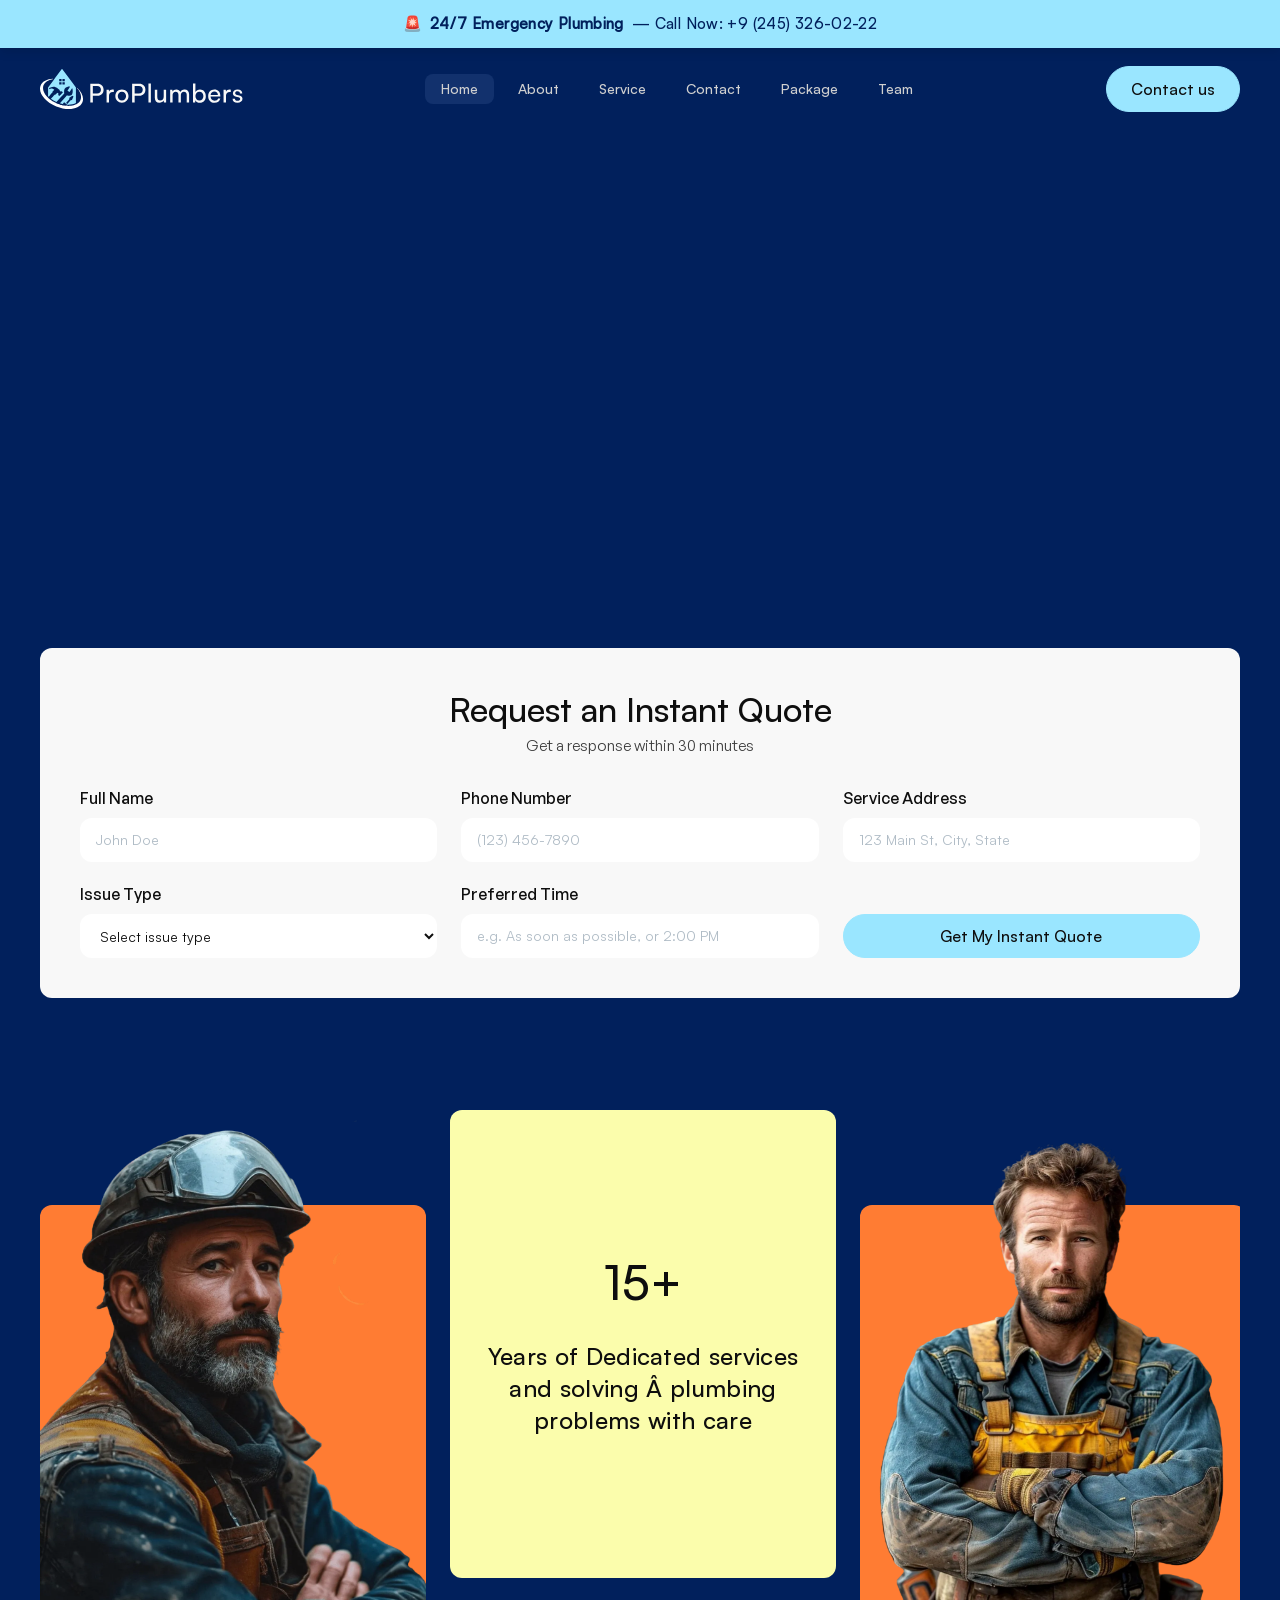
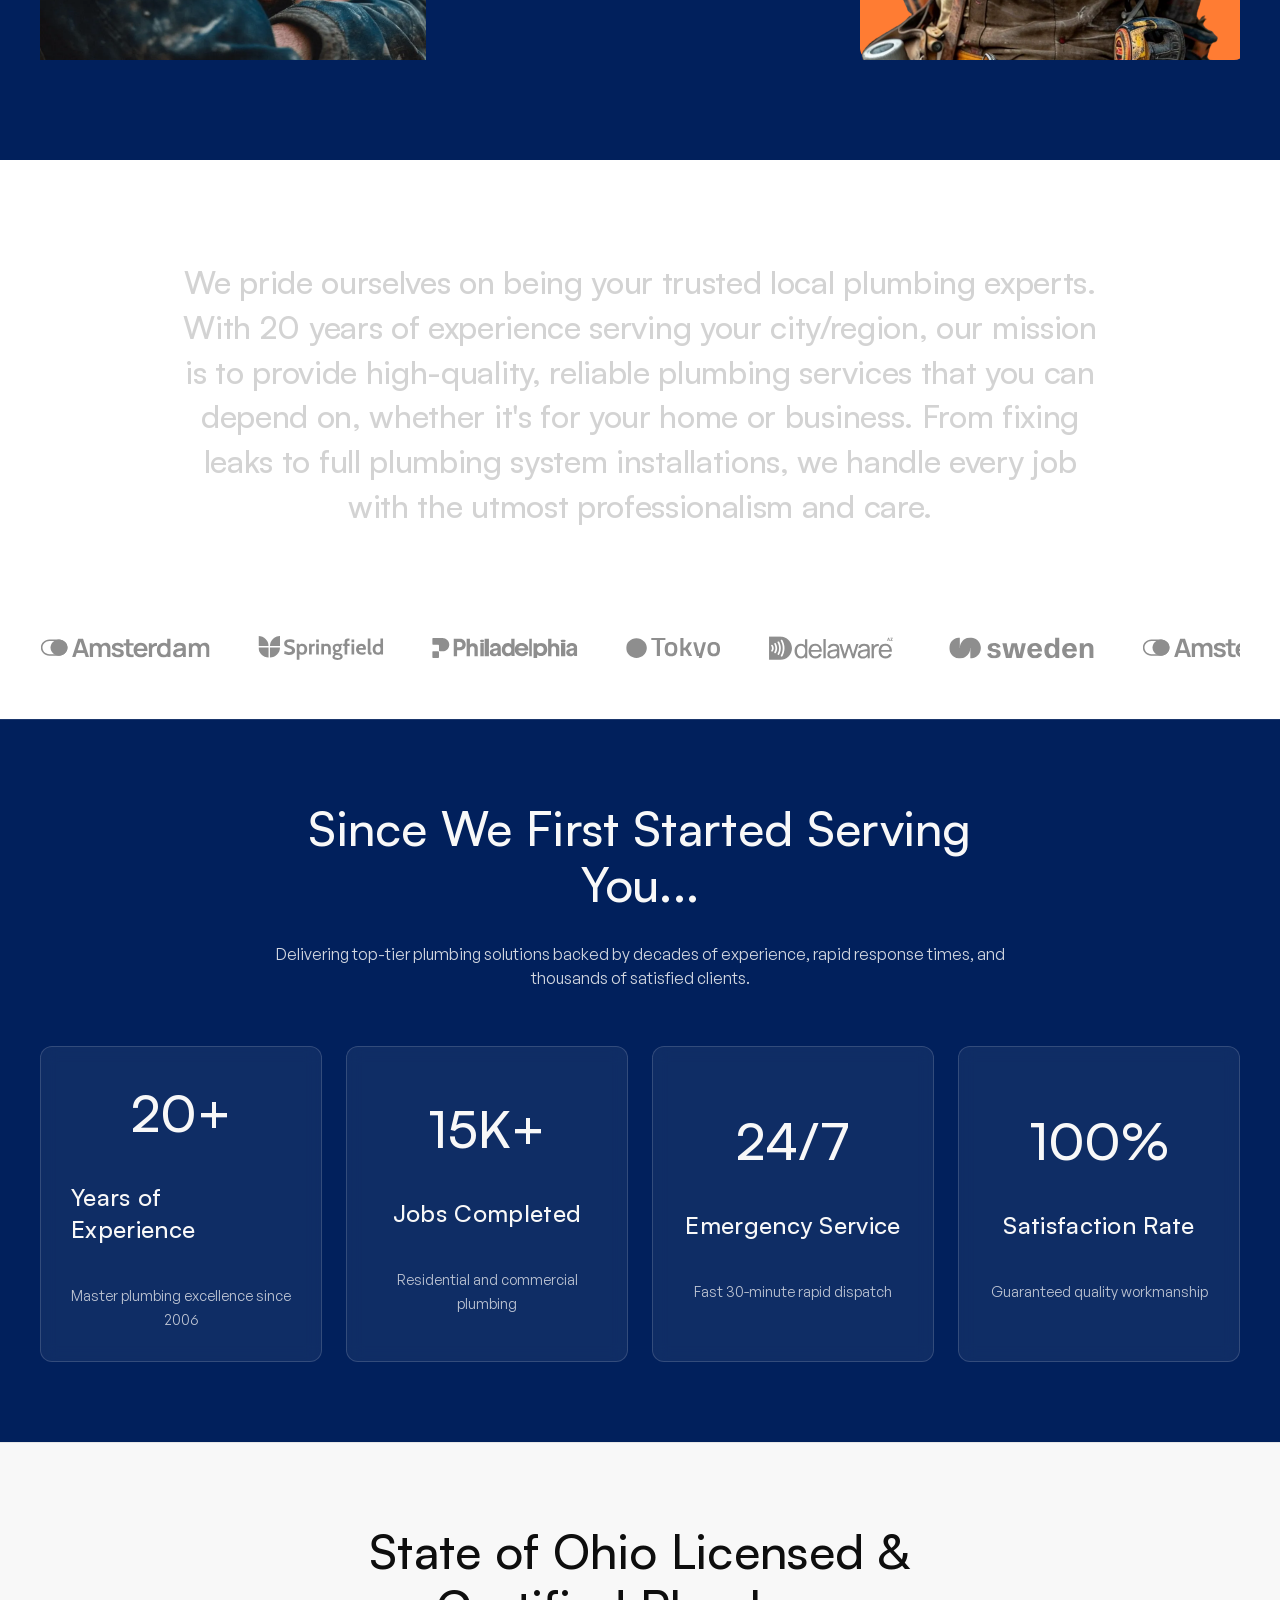
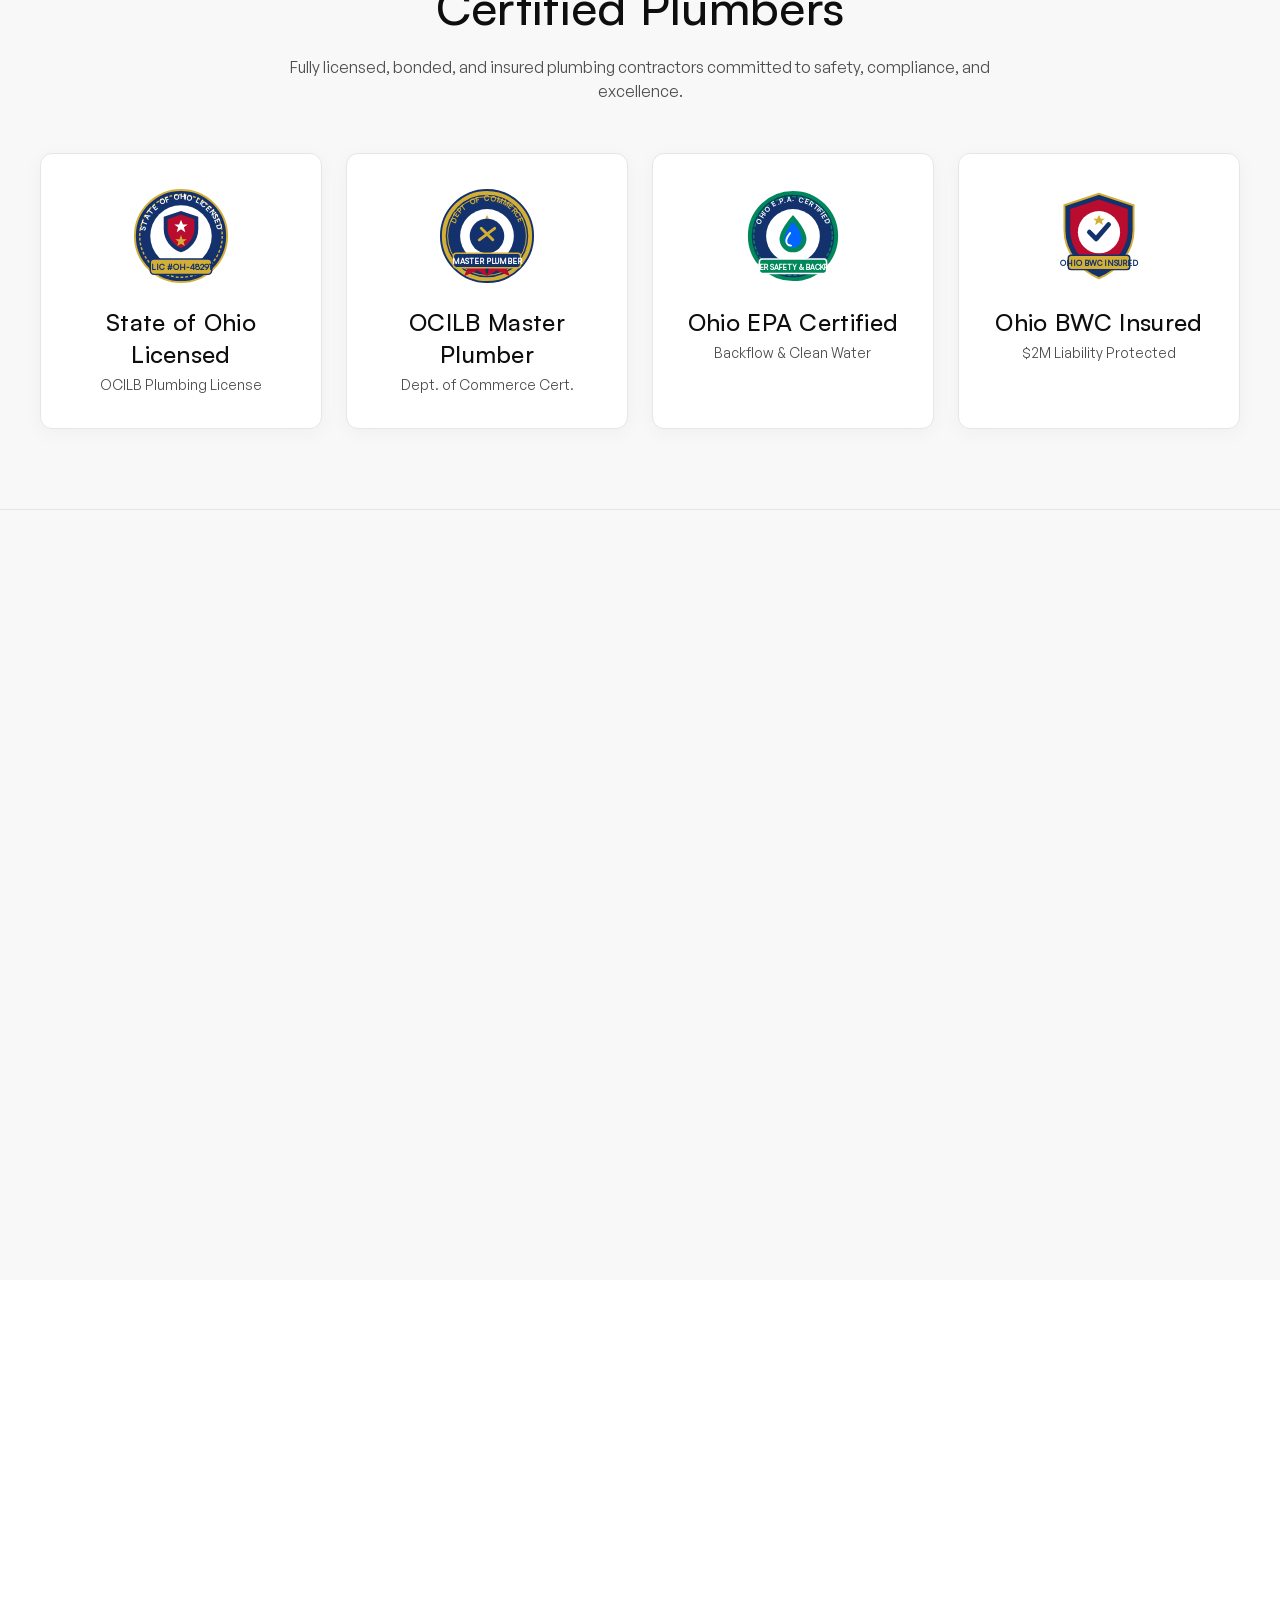
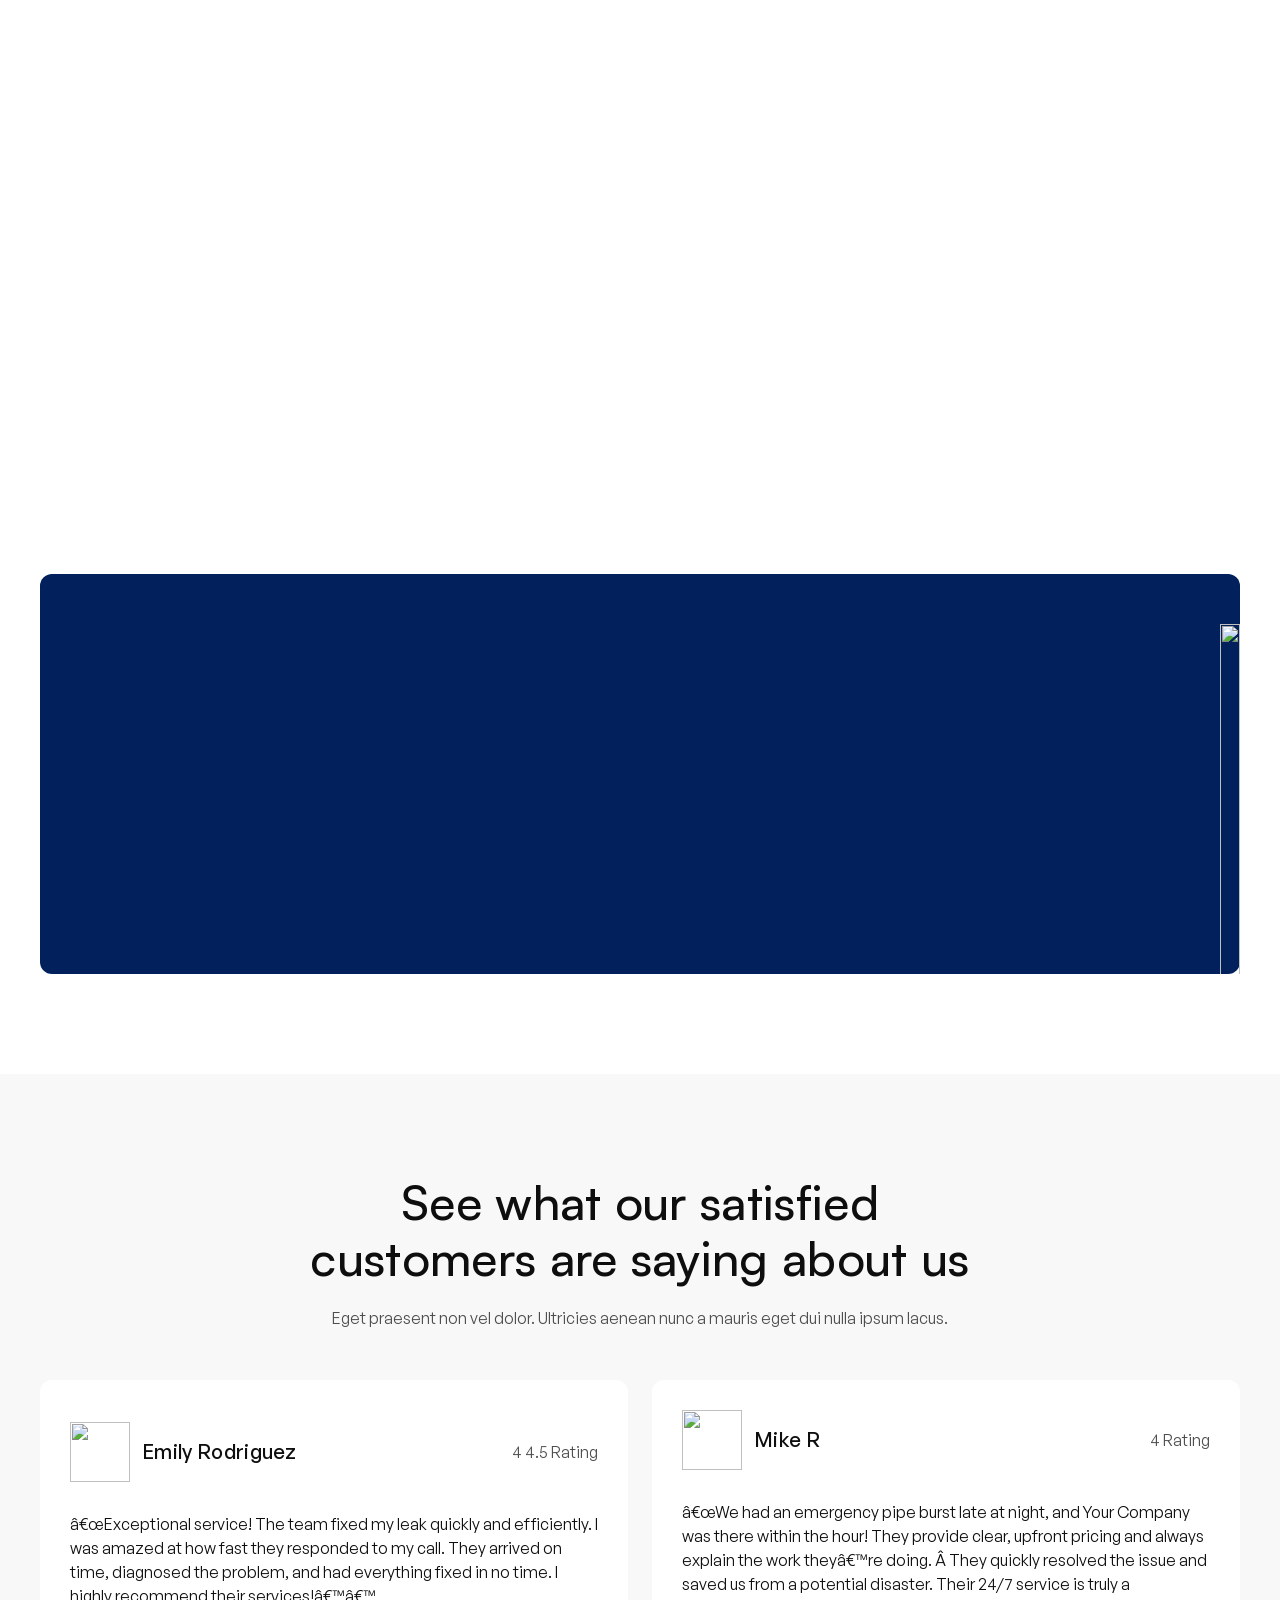
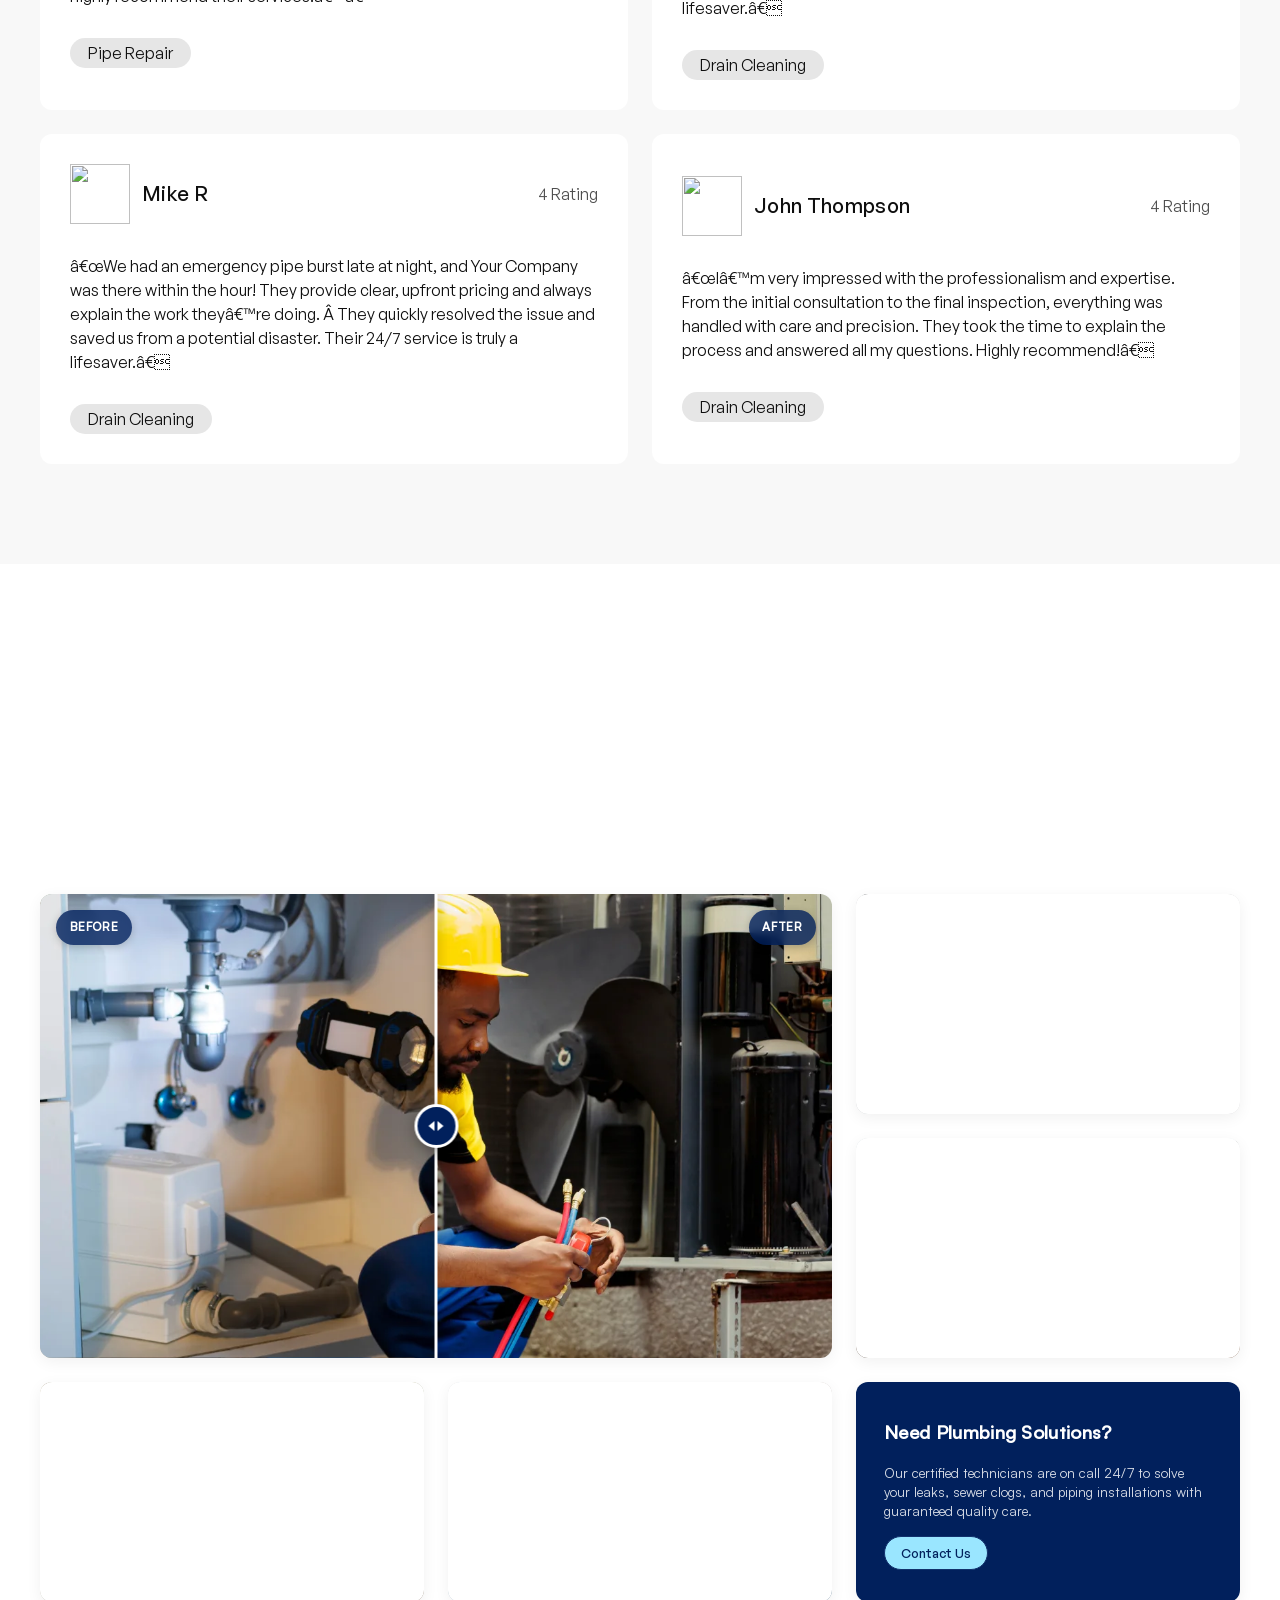
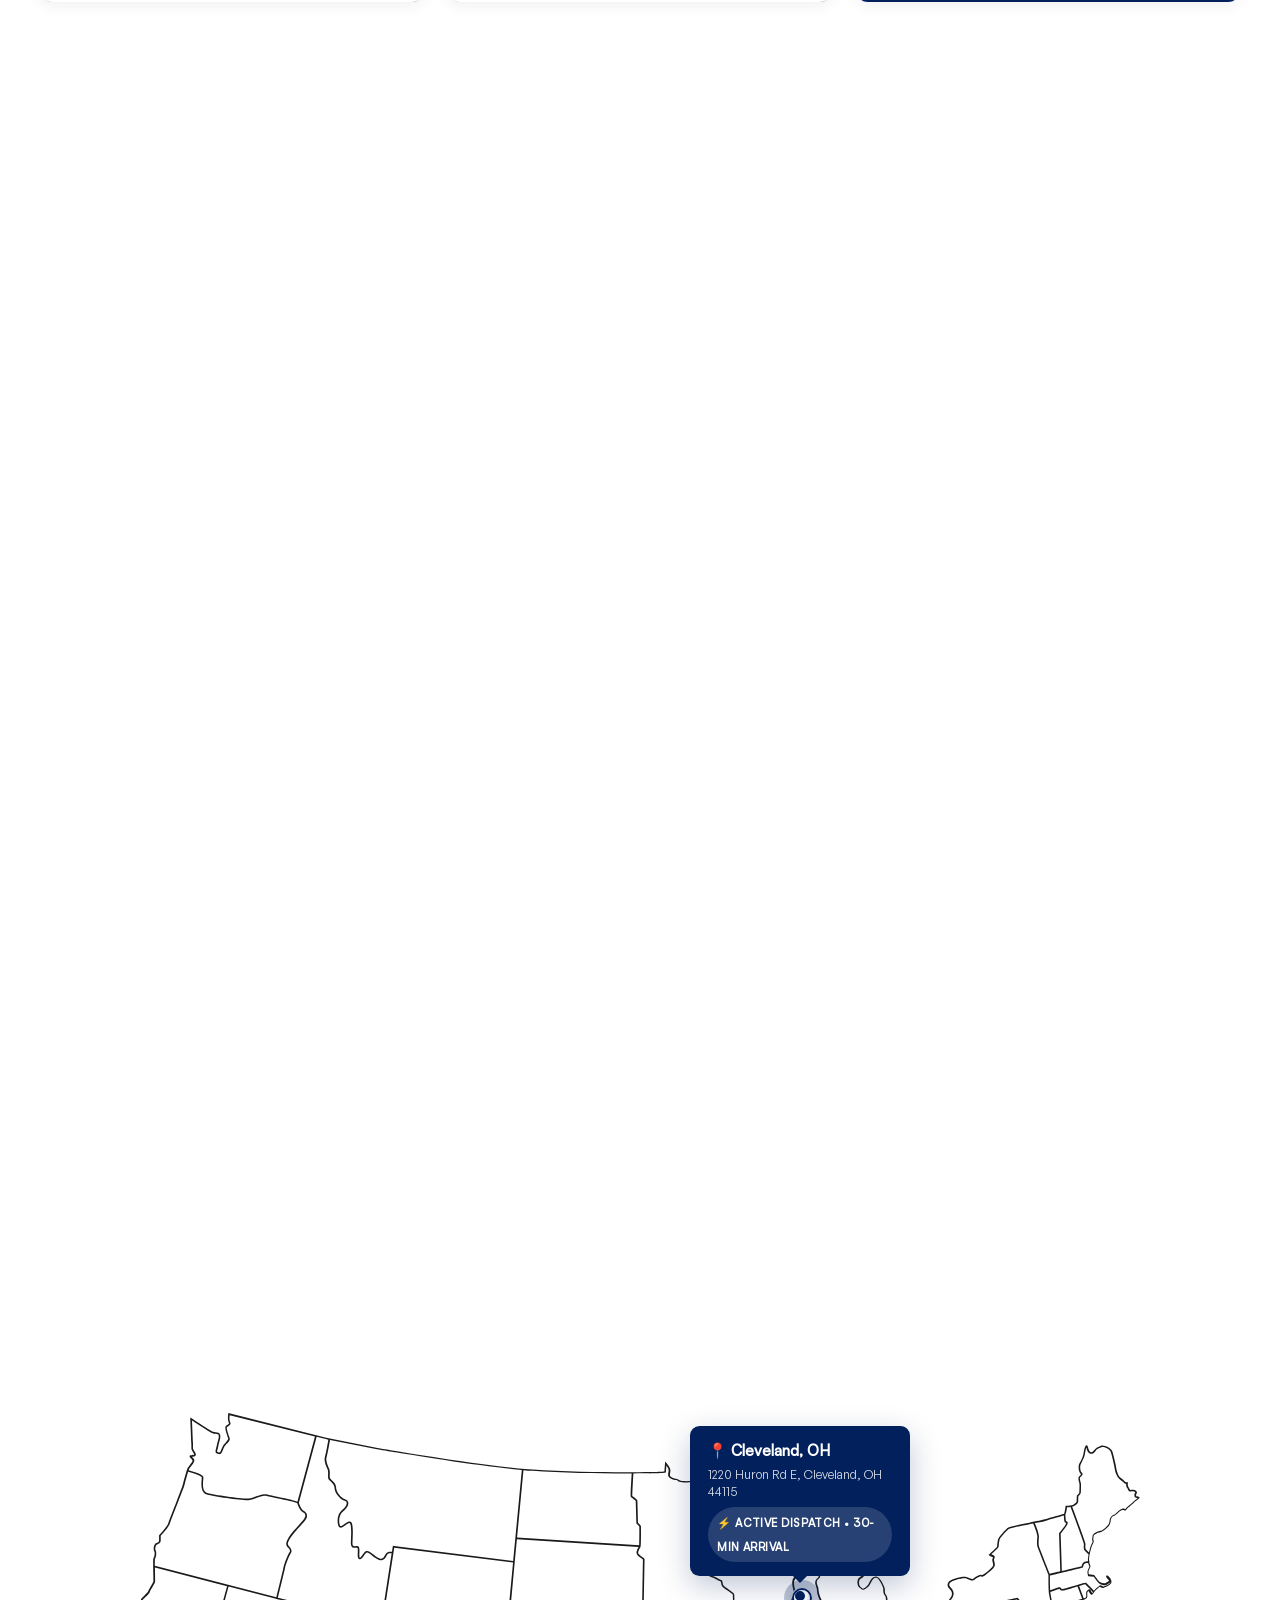
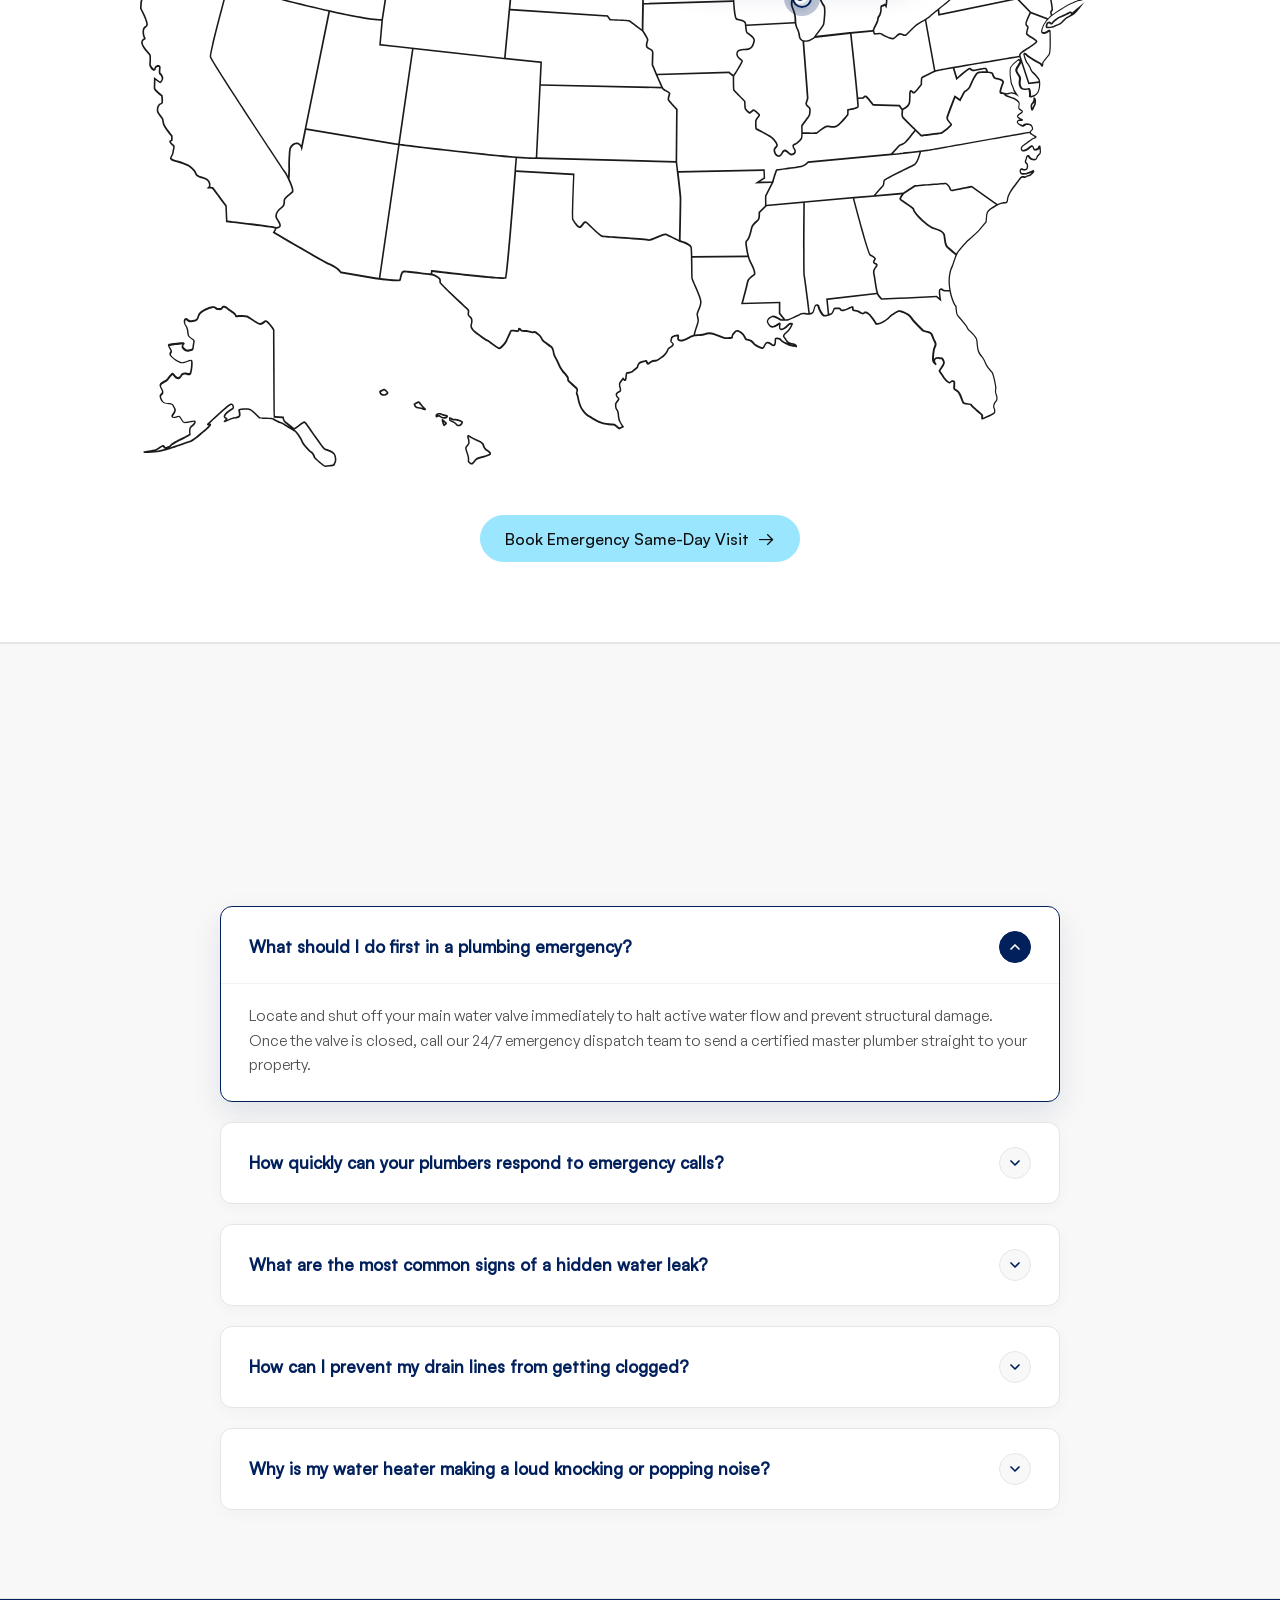
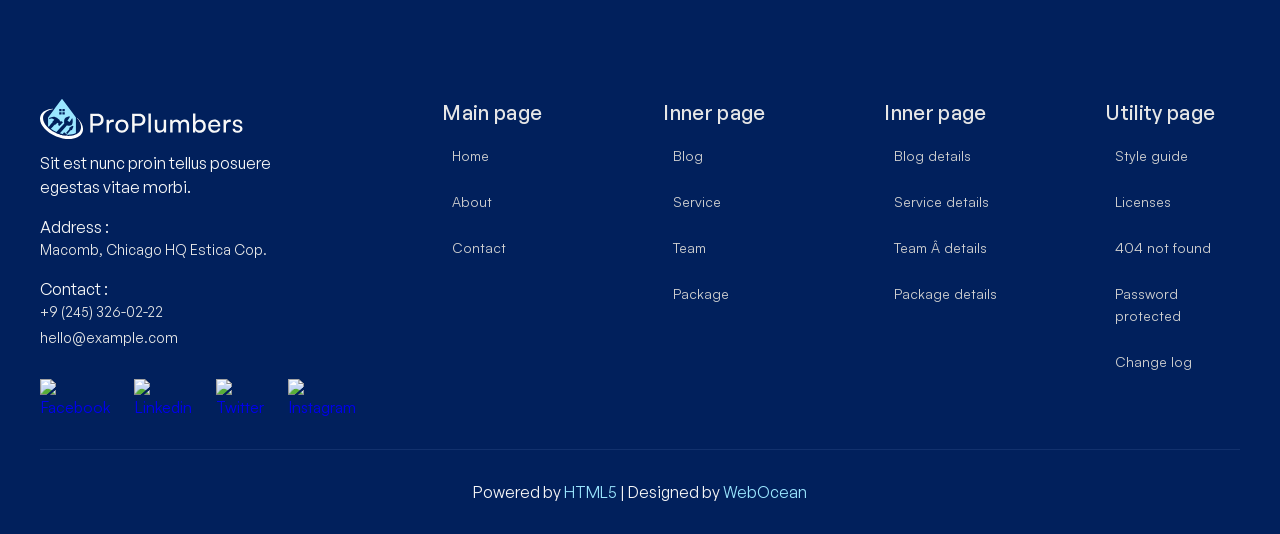
==== index.html @ 2ac58678 "Remove all Webflow branding, meta tags, titles, badges, and footer links" ====
<!DOCTYPE html>
<!-- Site Template -->
<!-- Last Published: Sun Apr 05 2026 12:36:28 GMT+0000 (Coordinated Universal Time) -->
<html  data-wf-page="6702aafe001d87443fcc1b19"
    data-wf-site="6702aafe001d87443fcc1b12"  lang="en">

<head>
    <meta charset="utf-8" />
    <link href="https://cdn.prod.website-files.com" rel="preconnect" />
    <title>ProPlumbers - Professional Plumbing & Drain Services</title>
    <meta content="ProPlumbers - Professional Plumbing & Drain Services" property="og:title" />
    <meta content="ProPlumbers - Professional Plumbing & Drain Services" name="twitter:title" />
    <meta content="width=device-width, initial-scale=1" name="viewport" />
    <meta content="HTML5" name="generator" />
    <link href="css/proplumbers.webflow.shared.css" rel="stylesheet" type="text/css" />
    <script type="text/javascript">
        ! function (o, c) {
            var n = c.documentElement,
                t = " w-mod-";
            n.className += t + "js", ("ontouchstart" in o || o.DocumentTouch && c instanceof DocumentTouch) && (n.className += t + "touch")
        }(window, document);
    </script>
    <link href="assets/icons/favicon-32.png" rel="shortcut icon" type="image/x-icon" />
    <link href="assets/icons/apple-touch-icon-256.png" rel="apple-touch-icon" />
    <script type="text/javascript">
        window.__WEBFLOW_CURRENCY_SETTINGS = {
            "currencyCode": "USD",
            "symbol": "$",
            "decimal": ".",
            "fractionDigits": 2,
            "group": ",",
            "template": "{{wf {\"path\":\"symbol\",\"type\":\"PlainText\"} }} {{wf {\"path\":\"amount\",\"type\":\"CommercePrice\"} }} {{wf {\"path\":\"currencyCode\",\"type\":\"PlainText\"} }}",
            "hideDecimalForWholeNumbers": false
        };
    </script>
    <link href="css/fonts.css" rel="stylesheet" type="text/css" />
    <script src="js/webfont.js" type="text/javascript"></script>
    <script type="text/javascript">
        WebFont.load({
            custom: {
                families: [
                    "Satoshi:400,500",
                    "Generalsans:400,500",
                    "Inter:300,400,500",
                    "Roboto:300,400,500",
                    "Roboto Mono:italic,100,700,normal,100,700"
                ]
            }
        });
    </script>
</head>

<body>
    <div class="page-wrapper">
        <!-- Sticky Emergency Banner -->
        <style>
            .emergency-banner {
                display: block;
                width: 100%;
                background-color: var(--color-primary);
                color: var(--color-secondary);
                text-align: center;
                padding: 0.75rem 1rem;
                font-family: var(--font--heading-font);
                font-size: 0.95rem;
                font-weight: 500;
                letter-spacing: 0.025em;
                position: sticky;
                top: 0;
                z-index: 9999;
                box-shadow: 0 4px 10px rgba(0, 0, 0, 0.1);
                transition: background-color 0.3s ease;
                text-decoration: none;
            }

            .emergency-banner:hover {
                background-color: #bdf0ff;
            }

            .emergency-banner-content {
                display: flex;
                align-items: center;
                justify-content: center;
                gap: 0.5rem;
                flex-wrap: wrap;
            }

            .emergency-icon-pulse {
                display: inline-block;
                animation: pulse-ring 1.5s infinite;
            }

            @keyframes pulse-ring {
                0% {
                    transform: scale(1);
                }

                50% {
                    transform: scale(1.25);
                }

                100% {
                    transform: scale(1);
                }
            }
        </style>

        <a href="tel:+92453260222" class="emergency-banner">
            <div class="emergency-banner-content">
                <span class="emergency-icon-pulse">🚨</span>
                <strong>24/7 Emergency Plumbing</strong> — Call Now: +9 (245) 326-02-22
            </div>
        </a>

        <div data-animation="default" data-collapse="medium" data-duration="400" data-easing="ease" data-easing2="ease"
            role="banner" class="navbar w-nav">
            <div class="nav-container"><a href="#" aria-current="page"
                    class="nav-brand-logo-wrapper w-nav-brand w--current"><img src="assets/icons/nav-logo.svg"
                        loading="lazy" alt="Nav Logo" class="nav-brand-logo" /></a>
                <nav role="navigation" class="nav-menu w-nav-menu"><a href="#" aria-current="page"
                        class="nav-link w-nav-link w--current">Home</a><a href="#"
                        class="nav-link w-nav-link">About</a><a href="#" class="nav-link w-nav-link">Service</a><a
                        href="#" class="nav-link w-nav-link">Contact</a>
                    <a href="#" class="nav-link w-nav-link">Package </a><a href="#" class="nav-link w-nav-link">Team</a>
                    <div class="nav-button hide-desktop"><a href="#" class="button is-nav w-inline-block">
                            <div>Contact us</div>
                        </a></div>
                </nav>

                <div class="nav-button hide-mobile-landscape"><a href="#" class="button is-nav w-inline-block">
                        <div>Contact us</div>
                    </a></div>
                <div data-w-id="9aad3a2d-33ab-b3cc-d0f9-e65458a9271e" class="nav-menu-button w-nav-button">
                    <div class="nav-menu-line-wrapper">
                        <div class="nav-menu-line top"></div>
                        <div class="nav-menu-line middle"></div>
                        <div class="nav-menu-line last"></div>
                    </div>
                </div>
            </div>
        </div>
    </div>
    <div class="man-wrapper">
        <div class="section-header hero">
            <div class="padding-global">
                <div class="container-large">
                    <div data-w-id="639a0781-6b49-dcb8-b493-899ce6aeef8b" class="header-component">
                        <div style="opacity:0;-webkit-transform:translate3d(0, -80px, 0) scale3d(0.95, 0.95, 1) rotateX(0) rotateY(0) rotateZ(0) skew(0, 0);-moz-transform:translate3d(0, -80px, 0) scale3d(0.95, 0.95, 1) rotateX(0) rotateY(0) rotateZ(0) skew(0, 0);-ms-transform:translate3d(0, -80px, 0) scale3d(0.95, 0.95, 1) rotateX(0) rotateY(0) rotateZ(0) skew(0, 0);transform:translate3d(0, -80px, 0) scale3d(0.95, 0.95, 1) rotateX(0) rotateY(0) rotateZ(0) skew(0, 0)"
                            class="header-top-content">
                            <!-- Google My Business Rating Styles -->
                            <style>
                                .header-hedline {
                                    overflow: visible !important;
                                    padding-top: 8px;
                                    padding-bottom: 4px;
                                }

                                .google-gmb-rating-badge {
                                    display: inline-flex;
                                    align-items: center;
                                    justify-content: center;
                                    gap: 0.6rem;
                                    background: rgba(255, 255, 255, 0.12);
                                    backdrop-filter: blur(10px);
                                    -webkit-backdrop-filter: blur(10px);
                                    border: 1px solid rgba(255, 255, 255, 0.22);
                                    padding: 0.5rem 1.2rem;
                                    border-radius: 50px;
                                    box-shadow: 0 4px 15px rgba(0, 0, 0, 0.15);
                                    transition: background 0.25s ease, border-color 0.25s ease, box-shadow 0.25s ease;
                                }

                                .google-gmb-rating-badge:hover {
                                    background: rgba(255, 255, 255, 0.2);
                                    border-color: rgba(255, 255, 255, 0.4);
                                    box-shadow: 0 6px 20px rgba(0, 0, 0, 0.25);
                                }

                                .google-gmb-logo {
                                    display: flex;
                                    align-items: center;
                                    justify-content: center;
                                }

                                .gmb-rating-score {
                                    font-family: var(--font--heading-font, "Satoshi", sans-serif);
                                    font-weight: 700;
                                    font-size: 1.05rem;
                                    color: #FFFFFF;
                                    line-height: 1;
                                }

                                .gmb-stars-wrapper {
                                    display: flex;
                                    align-items: center;
                                    gap: 3px;
                                }

                                .gmb-star-icon {
                                    width: 17px;
                                    height: 17px;
                                    filter: drop-shadow(0 1px 2px rgba(0, 0, 0, 0.2));
                                }

                                .gmb-review-text {
                                    font-family: var(--font--paragraph-font, "Inter", sans-serif);
                                    font-size: 0.9rem;
                                    color: rgba(255, 255, 255, 0.95);
                                    font-weight: 500;
                                    line-height: 1;
                                }

                                @media screen and (max-width: 576px) {
                                    .google-gmb-rating-badge {
                                        gap: 0.4rem;
                                        padding: 0.4rem 0.85rem;
                                        flex-wrap: wrap;
                                        justify-content: center;
                                    }

                                    .gmb-review-text {
                                        font-size: 0.8rem;
                                    }
                                }
                            </style>
                            <div class="header-hedline">
                                <div class="google-gmb-rating-badge">
                                    <div class="google-gmb-logo">
                                        <svg width="20" height="20" viewBox="0 0 24 24"
                                            xmlns="http://www.w3.org/2000/svg">
                                            <path
                                                d="M22.56 12.25c0-.78-.07-1.53-.2-2.25H12v4.26h5.92c-.26 1.37-1.04 2.53-2.21 3.31v2.77h3.57c2.08-1.92 3.28-4.74 3.28-8.09z"
                                                fill="#4285F4" />
                                            <path
                                                d="M12 23c2.97 0 5.46-.98 7.28-2.66l-3.57-2.77c-.98.66-2.23 1.06-3.71 1.06-2.86 0-5.29-1.93-6.16-4.53H2.18v2.84C3.99 20.53 7.7 23 12 23z"
                                                fill="#34A853" />
                                            <path
                                                d="M5.84 14.09c-.22-.66-.35-1.36-.35-2.09s.13-1.43.35-2.09V7.06H2.18C1.43 8.55 1 10.22 1 12s.43 3.45 1.18 4.94l2.85-2.22.81-.63z"
                                                fill="#FBBC05" />
                                            <path
                                                d="M12 5.38c1.62 0 3.06.56 4.21 1.64l3.15-3.15C17.45 2.09 14.97 1 12 1 7.7 1 3.99 3.47 2.18 7.06l3.66 2.84c.87-2.6 3.3-4.52 6.16-4.52z"
                                                fill="#EA4335" />
                                        </svg>
                                    </div>
                                    <span class="gmb-rating-score">4.9</span>
                                    <div class="gmb-stars-wrapper">
                                        <svg class="gmb-star-icon" viewBox="0 0 24 24" fill="#FFB800">
                                            <path
                                                d="M12 17.27L18.18 21l-1.64-7.03L22 9.24l-7.19-.61L12 2 9.19 8.63 2 9.24l5.46 4.73L5.82 21z" />
                                        </svg>
                                        <svg class="gmb-star-icon" viewBox="0 0 24 24" fill="#FFB800">
                                            <path
                                                d="M12 17.27L18.18 21l-1.64-7.03L22 9.24l-7.19-.61L12 2 9.19 8.63 2 9.24l5.46 4.73L5.82 21z" />
                                        </svg>
                                        <svg class="gmb-star-icon" viewBox="0 0 24 24" fill="#FFB800">
                                            <path
                                                d="M12 17.27L18.18 21l-1.64-7.03L22 9.24l-7.19-.61L12 2 9.19 8.63 2 9.24l5.46 4.73L5.82 21z" />
                                        </svg>
                                        <svg class="gmb-star-icon" viewBox="0 0 24 24" fill="#FFB800">
                                            <path
                                                d="M12 17.27L18.18 21l-1.64-7.03L22 9.24l-7.19-.61L12 2 9.19 8.63 2 9.24l5.46 4.73L5.82 21z" />
                                        </svg>
                                        <svg class="gmb-star-icon" viewBox="0 0 24 24" fill="#FFB800">
                                            <path
                                                d="M12 17.27L18.18 21l-1.64-7.03L22 9.24l-7.19-.61L12 2 9.19 8.63 2 9.24l5.46 4.73L5.82 21z" />
                                        </svg>
                                    </div>
                                    <span class="gmb-review-text">Google Rating (150+ Reviews)</span>
                                </div>
                            </div>
                            <div class="padding-bottom padding-small"></div>
                            <h1 class="heading-style-h1 light">Your go-to plumbers for Quality and Care</h1>
                            <div class="padding-bottom padding-medium"></div>
                            <div class="header-buttom-wrapper">
                                <a href="#" class="button hover-color-brand-color w-inline-block">
                                    <div>Order services</div>
                                </a>
                                <a href="#" class="button is-secondary is-home w-inline-block">
                                    <div>More about us</div>
                                </a>
                            </div>
                        </div>
                        <!-- Instant Quote Form Style & Container -->
                        <style>
                            .instant-quote-card {
                                max-width: 100%;
                                width: 100%;
                                margin: 2rem auto;
                                padding: 2.5rem;
                                box-sizing: border-box;
                                background-color: var(--neutral--white-200);
                                border-radius: 0.75rem;
                            }

                            .instant-quote-form {
                                width: 100%;
                                display: grid;
                                grid-template-columns: 1fr 1fr 1fr;
                                grid-column-gap: 1.5rem;
                                grid-row-gap: 1.5rem;
                            }

                            .label-spacer {
                                display: block;
                            }

                            @media screen and (max-width: 991px) {
                                .instant-quote-form {
                                    grid-template-columns: 1fr 1fr;
                                }
                            }

                            @media screen and (max-width: 767px) {
                                .instant-quote-card {
                                    padding: 1.5rem;
                                }

                                .instant-quote-form {
                                    grid-template-columns: 1fr;
                                    grid-row-gap: 1.25rem;
                                }

                                .label-spacer {
                                    display: none;
                                }
                            }
                        </style>

                        <div class="instant-quote-card w-form">
                            <h3 class="heading-style-h3 dark" style="margin-bottom: 0.25rem; text-align: center;">
                                Request an Instant Quote</h3>
                            <p class="dark"
                                style="margin-bottom: 2rem; font-size: 0.95rem; opacity: 0.8; font-family: var(--font--paragraph-font); text-align: center;">
                                Get a response within 30 minutes</p>

                            <form class="instant-quote-form" id="instant-quote-form" name="instant-quote-form"
                                data-name="Instant Quote Form" method="post">
                                <!-- Name Field -->
                                <div class="contact-field-wrapper">
                                    <label class="checkout-field-label dark" for="quote-name">Full Name</label>
                                    <input class="contact-input w-input" type="text" id="quote-name" name="name"
                                        placeholder="John Doe" required style="width: 100%;" />
                                </div>

                                <!-- Phone Field -->
                                <div class="contact-field-wrapper">
                                    <label class="checkout-field-label dark" for="quote-phone">Phone Number</label>
                                    <input class="contact-input w-input" type="tel" id="quote-phone" name="phone"
                                        placeholder="(123) 456-7890" required style="width: 100%;" />
                                </div>

                                <!-- Address Field -->
                                <div class="contact-field-wrapper">
                                    <label class="checkout-field-label dark" for="quote-address">Service Address</label>
                                    <input class="contact-input w-input" type="text" id="quote-address" name="address"
                                        placeholder="123 Main St, City, State" required style="width: 100%;" />
                                </div>

                                <!-- Issue Type -->
                                <div class="contact-field-wrapper">
                                    <label class="checkout-field-label dark" for="quote-issue">Issue Type</label>
                                    <select class="contact-input w-select" id="quote-issue" name="issue" required
                                        style="width: 100%; padding-top: 0.5rem; padding-bottom: 0.5rem;">
                                        <option value="" disabled selected>Select issue type</option>
                                        <option value="leak">Leak Repair</option>
                                        <option value="clog">Clog/Drain Cleaning</option>
                                        <option value="installation">Plumbing Installation</option>
                                        <option value="emergency">Emergency Service</option>
                                    </select>
                                </div>

                                <!-- Preferred Time -->
                                <div class="contact-field-wrapper">
                                    <label class="checkout-field-label dark" for="quote-time">Preferred Time</label>
                                    <input class="contact-input w-input" type="text" id="quote-time" name="time"
                                        placeholder="e.g. As soon as possible, or 2:00 PM" required
                                        style="width: 100%;" />
                                </div>

                                <!-- Submit Button -->
                                <div class="contact-field-wrapper"
                                    style="justify-content: flex-end; align-items: stretch;">
                                    <label class="checkout-field-label dark label-spacer"
                                        style="visibility: hidden; margin-bottom: 0;">Spacer</label>
                                    <button type="submit" class="button hover-color-brand-color w-button"
                                        style="width: 100%; height: 2.75rem; cursor: pointer; display: flex; align-items: center; justify-content: center; padding: 0;">
                                        Get My Instant Quote
                                    </button>
                                </div>
                            </form>

                            <!-- Success Message -->
                            <div class="w-form-done"
                                style="display: none; padding: 2rem; background-color: #e6f9ff; border: 1px solid var(--color-primary); border-radius: .75rem; text-align: center;">
                                <h4 class="heading-style-h4 dark"
                                    style="color: var(--color-secondary); margin-bottom: 0.5rem;">Quote Request
                                    Received!</h4>
                                <p class="dark" style="margin-bottom: 0;">Thank you! We will call or text you at your
                                    preferred time (within 30 minutes).</p>
                            </div>
                        </div>
                        <div class="header-bottom-content">
                            <div class="header-tracker-wrapper">
                                <div class="header-tracker-item">
                                    <div class="header-tracker">
                                        <div class="header-image-wrapper"><img src="assets/images/hero-image-3.webp"
                                                loading="lazy" sizes="(max-width: 1158px) 100vw, 1158px, 100vw" alt=""
                                                class="header-image" /></div>
                                        <div class="header-card">
                                            <div class="header-card-content">
                                                <h2 class="heading-style-h2">15+</h2>
                                                <h5 class="heading-style-h5">Years of Dedicated services and solving
                                                    Â plumbing problems with care</h5>
                                            </div>
                                        </div>
                                    </div>
                                    <div class="header-tracker">
                                        <div class="header-image-wrapper"><img src="assets/images/hero-image-2.webp"
                                                loading="lazy" sizes="(max-width: 1158px) 100vw, 1158px" alt=""
                                                class="header-image" /></div>
                                        <div class="header-card">
                                            <div class="header-card-content">
                                                <h2 class="heading-style-h2">95%</h2>
                                                <h5 class="heading-style-h5">Thousands of Satisfied Customers, Decades
                                                    of Experience</h5>
                                            </div>
                                        </div>
                                    </div>
                                    <div class="header-tracker">
                                        <div class="header-image-wrapper"><img src="assets/images/hero-image-1.webp"
                                                loading="lazy" sizes="(max-width: 1158px) 100vw, 1158px, 100vw" alt=""
                                                class="header-image" /></div>
                                        <div class="header-card">
                                            <div class="header-card-content">
                                                <h2 class="heading-style-h2">1000+</h2>
                                                <h5 class="heading-style-h5">Successfully Completed Plumbing Projects,
                                                    On Time and On Budget</h5>
                                            </div>
                                        </div>
                                    </div>
                                </div>
                                <div class="header-tracker-item">
                                    <div class="header-tracker">
                                        <div class="header-image-wrapper"><img src="assets/images/hero-image-3.webp"
                                                loading="lazy" sizes="(max-width: 1158px) 100vw, 1158px, 100vw" alt=""
                                                class="header-image" /></div>
                                        <div class="header-card">
                                            <div class="header-card-content">
                                                <h2 class="heading-style-h2">15+</h2>
                                                <h5 class="heading-style-h5">Years of Dedicated services and solving
                                                    Â plumbing problems with care</h5>
                                            </div>
                                        </div>
                                    </div>
                                    <div class="header-tracker">
                                        <div class="header-image-wrapper"><img src="assets/images/hero-image-2.webp"
                                                loading="lazy" sizes="(max-width: 1158px) 100vw, 1158px" alt=""
                                                class="header-image" /></div>
                                        <div class="header-card">
                                            <div class="header-card-content">
                                                <h2 class="heading-style-h2">95%</h2>
                                                <h5 class="heading-style-h5">Thousands of Satisfied Customers, Decades
                                                    of Experience</h5>
                                            </div>
                                        </div>
                                    </div>
                                    <div class="header-tracker">
                                        <div class="header-image-wrapper"><img src="assets/images/hero-image-1.webp"
                                                loading="lazy" sizes="(max-width: 1158px) 100vw, 1158px, 100vw" alt=""
                                                class="header-image" /></div>
                                        <div class="header-card">
                                            <div class="header-card-content">
                                                <h2 class="heading-style-h2">1000+</h2>
                                                <h5 class="heading-style-h5">Successfully Completed Plumbing Projects,
                                                    On Time and On Budget</h5>
                                            </div>
                                        </div>
                                    </div>
                                </div>
                                <div class="header-tracker-item">
                                    <div class="header-tracker">
                                        <div class="header-image-wrapper"><img src="assets/images/hero-image-3.webp"
                                                loading="lazy" sizes="(max-width: 1158px) 100vw, 1158px, 100vw" alt=""
                                                class="header-image" /></div>
                                        <div class="header-card">
                                            <div class="header-card-content">
                                                <h2 class="heading-style-h2">15+</h2>
                                                <h5 class="heading-style-h5">Years of Dedicated services and solving
                                                    Â plumbing problems with care</h5>
                                            </div>
                                        </div>
                                    </div>
                                    <div class="header-tracker">
                                        <div class="header-image-wrapper"><img src="assets/images/hero-image-2.webp"
                                                loading="lazy" sizes="(max-width: 1158px) 100vw, 1158px" alt=""
                                                class="header-image" /></div>
                                        <div class="header-card">
                                            <div class="header-card-content">
                                                <h2 class="heading-style-h2">95%</h2>
                                                <h5 class="heading-style-h5">Thousands of Satisfied Customers, Decades
                                                    of Experience</h5>
                                            </div>
                                        </div>
                                    </div>
                                    <div class="header-tracker">
                                        <div class="header-image-wrapper"><img src="assets/images/hero-image-1.webp"
                                                loading="lazy" sizes="(max-width: 1158px) 100vw, 1158px, 100vw" alt=""
                                                class="header-image" /></div>
                                        <div class="header-card">
                                            <div class="header-card-content">
                                                <h2 class="heading-style-h2">1000+</h2>
                                                <h5 class="heading-style-h5">Successfully Completed Plumbing Projects,
                                                    On Time and On Budget</h5>
                                            </div>
                                        </div>
                                    </div>
                                </div>
                            </div>
                        </div>
                    </div>
                </div>
            </div>
        </div>
        <div data-w-id="52dd1769-6824-b91b-ef72-e62d5fb20b9c" class="section-about">
            <div class="padding-global">
                <div class="container-large">
                    <div class="padding-section-large padding-bottom-medium">
                        <!-- About Section Responsive & Pixel-Perfect Alignment Styles -->
                        <style>
                            .section-about {
                                background-color: var(--neutral--white);
                                overflow: hidden;
                            }

                            .about-component {
                                display: flex;
                                flex-direction: column;
                                align-items: center;
                                justify-content: center;
                                width: 100% !important;
                                max-width: 68rem;
                                margin: 0 auto;
                                text-align: center;
                            }

                            .about-desktop-lines {
                                width: 100%;
                                display: flex;
                                flex-direction: column;
                                align-items: center;
                                justify-content: center;
                            }

                            .about-display-overflow {
                                position: relative !important;
                                display: flex !important;
                                align-items: center;
                                justify-content: center;
                                width: 100% !important;
                                max-width: 100% !important;
                                margin: 0 auto !important;
                                padding: 0 !important;
                                overflow: hidden !important;
                                box-sizing: border-box;
                            }

                            .about-display-overflow._02,
                            .about-display-overflow._03,
                            .about-display-overflow._04 {
                                width: 100% !important;
                                max-width: 100% !important;
                            }

                            .about-display-text {
                                color: var(--neutral--black-900);
                                letter-spacing: -0.01em;
                                margin: 0 !important;
                                padding: 0 !important;
                                font-size: clamp(1.15rem, 2.5vw, 2.125rem);
                                font-weight: 500;
                                line-height: 1.4 !important;
                                text-align: center;
                                box-sizing: border-box;
                            }

                            /* Base light opacity background text */
                            .about-display-text.is-opacity {
                                position: absolute !important;
                                top: 0 !important;
                                left: 0 !important;
                                right: 0 !important;
                                bottom: 0 !important;
                                width: 100% !important;
                                height: 100% !important;
                                opacity: 0.18 !important;
                                color: var(--neutral--black-900) !important;
                                pointer-events: none;
                                display: flex !important;
                                align-items: center;
                                justify-content: center;
                                white-space: nowrap !important;
                                z-index: 1;
                            }

                            /* Dark active text layer */
                            .about-display-text._0 {
                                position: relative !important;
                                z-index: 2;
                                overflow: hidden;
                                white-space: nowrap !important;
                                display: flex !important;
                                align-items: center;
                                justify-content: center;
                                margin: 0 auto !important;
                                height: 100%;
                            }

                            /* Mobile Fluid Paragraph Styles */
                            .about-mobile-content {
                                display: none;
                                width: 100%;
                                max-width: 38rem;
                                margin: 0 auto;
                                padding: 0 1rem;
                                text-align: center;
                            }

                            .about-mobile-text {
                                font-family: var(--font--heading-font, "Satoshi", sans-serif);
                                font-size: clamp(1.1rem, 4vw, 1.35rem);
                                line-height: 1.75;
                                font-weight: 500;
                                color: var(--neutral--black-900);
                                margin: 0;
                                letter-spacing: -0.01em;
                                text-align: center;
                            }

                            /* Desktop vs Mobile Toggle */
                            @media screen and (max-width: 991px) {
                                .about-desktop-lines {
                                    display: none !important;
                                }

                                .about-mobile-content {
                                    display: block !important;
                                }
                            }

                            @media screen and (min-width: 992px) {
                                .about-desktop-lines {
                                    display: flex !important;
                                }

                                .about-mobile-content {
                                    display: none !important;
                                }
                            }
                        </style>
                        <script>
                            document.addEventListener("DOMContentLoaded", function () {
                                var aboutSection = document.querySelector(".section-about");
                                if (!aboutSection) return;
                                var overflows = aboutSection.querySelectorAll(".about-display-overflow");

                                function handleAboutScroll() {
                                    if (window.innerWidth <= 991) return;
                                    var windowHeight = window.innerHeight;
                                    overflows.forEach(function (el) {
                                        var activeText = el.querySelector(".about-display-text._0");
                                        if (!activeText) return;
                                        var elRect = el.getBoundingClientRect();
                                        var triggerStart = windowHeight * 0.85;
                                        var triggerEnd = windowHeight * 0.45;
                                        var progress = (triggerStart - elRect.top) / (triggerStart - triggerEnd);
                                        progress = Math.max(0, Math.min(1, progress));
                                        activeText.style.width = (progress * 100) + "%";
                                    });
                                }

                                window.addEventListener("scroll", handleAboutScroll, { passive: true });
                                handleAboutScroll();
                            });
                        </script>

                        <div class="about-component">
                            <!-- Desktop Line-by-Line Scroll Reveal -->
                            <div class="about-desktop-lines">
                                <div class="about-display-overflow">
                                    <p class="about-display-text is-opacity">We pride ourselves on being your trusted
                                        local plumbing experts.</p>
                                    <p data-w-id="3ee26237-a2cb-86d5-af11-f8ec7f3839e6" class="about-display-text _0">We
                                        pride ourselves on being your trusted local plumbing experts.</p>
                                </div>
                                <div class="about-display-overflow">
                                    <p class="about-display-text is-opacity">With 20 years of experience serving your
                                        city/region, our mission</p>
                                    <p data-w-id="a31460fd-3b7a-4621-fcf7-d94e1d86015d" class="about-display-text _0">
                                        With 20 years of experience serving your city/region, our mission</p>
                                </div>
                                <div class="about-display-overflow">
                                    <p class="about-display-text is-opacity">is to provide high-quality, reliable
                                        plumbing services that you can</p>
                                    <p data-w-id="f1696a8b-df91-92e5-0bfc-9526f6f72ee9" class="about-display-text _0">is
                                        to provide high-quality, reliable plumbing services that you can</p>
                                </div>
                                <div class="about-display-overflow _03">
                                    <p class="about-display-text is-opacity">depend on, whether it&#x27;s for your home
                                        or business. From fixing</p>
                                    <p data-w-id="3b07d2a0-6796-e0bf-9d93-d31d429eaa01" class="about-display-text _0">
                                        depend on, whether it&#x27;s for your home or business. From fixing</p>
                                </div>
                                <div class="about-display-overflow _02">
                                    <p class="about-display-text is-opacity">leaks to full plumbing system
                                        installations, we handle every job</p>
                                    <p data-w-id="600a4620-2db1-9845-9e49-8de69ccbe40d" class="about-display-text _0">
                                        leaks to full plumbing system installations, we handle every job</p>
                                </div>
                                <div class="about-display-overflow _04">
                                    <p class="about-display-text is-opacity">with the utmost professionalism and care.
                                    </p>
                                    <p data-w-id="1fe4860e-a626-949c-f3f2-2f49d3b007b3" class="about-display-text _0">
                                        with the utmost professionalism and care.</p>
                                </div>
                            </div>

                            <!-- Mobile Fluid Cohesive Paragraph -->
                            <div class="about-mobile-content">
                                <p class="about-mobile-text">
                                    We pride ourselves on being your trusted local plumbing experts. With 20 years of
                                    experience serving your city/region, our mission is to provide high-quality,
                                    reliable plumbing services that you can depend on, whether it's for your home or
                                    business. From fixing leaks to full plumbing system installations, we handle every
                                    job with the utmost professionalism and care.
                                </p>
                            </div>
                        </div>
                    </div>
                </div>
            </div>
        </div>
        <div class="section-brand">
            <div class="padding-global">
                <div class="container-large">
                    <div class="padding-section-medium">
                        <div class="brand-component">
                            <div class="brand-tracker">
                                <div class="brand-logo-wrapper"><img src="assets/icons/brand-logo-6.svg" loading="lazy"
                                        alt="" class="brand-logo" /><img src="assets/icons/brand-logo-5.svg"
                                        loading="lazy" alt="" class="brand-logo" /><img
                                        src="assets/icons/brand-logo-4.svg" loading="lazy" alt=""
                                        class="brand-logo" /><img src="assets/icons/brand-logo-3.svg" loading="lazy"
                                        alt="" class="brand-logo" /><img src="assets/icons/brand-logo-2.svg"
                                        loading="lazy" alt="" class="brand-logo" /><img
                                        src="assets/icons/brand-logo-1.svg" loading="lazy" alt="" class="brand-logo" />
                                </div>
                                <div class="brand-logo-wrapper"><img src="assets/icons/brand-logo-6.svg" loading="lazy"
                                        alt="" class="brand-logo" /><img src="assets/icons/brand-logo-5.svg"
                                        loading="lazy" alt="" class="brand-logo" /><img
                                        src="assets/icons/brand-logo-4.svg" loading="lazy" alt=""
                                        class="brand-logo" /><img src="assets/icons/brand-logo-3.svg" loading="lazy"
                                        alt="" class="brand-logo" /><img src="assets/icons/brand-logo-2.svg"
                                        loading="lazy" alt="" class="brand-logo" /><img
                                        src="assets/icons/brand-logo-1.svg" loading="lazy" alt="" class="brand-logo" />
                                </div>
                                <div class="brand-logo-wrapper"><img src="assets/icons/brand-logo-6.svg" loading="lazy"
                                        alt="" class="brand-logo" /><img src="assets/icons/brand-logo-5.svg"
                                        loading="lazy" alt="" class="brand-logo" /><img
                                        src="assets/icons/brand-logo-4.svg" loading="lazy" alt=""
                                        class="brand-logo" /><img src="assets/icons/brand-logo-3.svg" loading="lazy"
                                        alt="" class="brand-logo" /><img src="assets/icons/brand-logo-2.svg"
                                        loading="lazy" alt="" class="brand-logo" /><img
                                        src="assets/icons/brand-logo-1.svg" loading="lazy" alt="" class="brand-logo" />
                                </div>
                            </div>
                        </div>
                    </div>
                </div>
            </div>
        </div>

        <!-- Counter Section (Native Branded Layout with Active Count-Up) -->
        <div id="section-stats-counter" class="section-header"
            style="padding-top: 5rem; padding-bottom: 5rem; border-top: 1px solid rgba(255, 255, 255, 0.1);">
            <div class="padding-global">
                <div class="container-large">
                    <div class="header-top-content"
                        style="width: 100%; max-width: 48rem; margin-left: auto; margin-right: auto; margin-bottom: 3.5rem;">
                        <h2 class="heading-style-h2 light">Since We First Started Serving You...</h2>
                        <div class="padding-bottom padding-small"></div>
                        <div class="text-size-regular light" style="opacity: 0.85;">Delivering top-tier plumbing
                            solutions backed by decades of experience, rapid response times, and thousands of satisfied
                            clients.</div>
                    </div>

                    <style>
                        .grid-4-row {
                            display: grid !important;
                            grid-template-columns: repeat(4, 1fr) !important;
                            grid-column-gap: 1.5rem !important;
                            grid-row-gap: 1.5rem !important;
                        }

                        .ohio-official-badge-card {
                            background: var(--neutral--white);
                            border-radius: 0.75rem;
                            padding: 2rem 1.25rem;
                            display: flex;
                            flex-direction: column;
                            align-items: center;
                            text-align: center;
                            gap: 1.25rem;
                            box-shadow: 0 4px 20px rgba(0, 0, 0, 0.04);
                            border: 1px solid var(--neutral--white-300);
                            transition: transform 0.3s ease, box-shadow 0.3s ease;
                        }

                        .ohio-official-badge-card:hover {
                            transform: translateY(-4px);
                            box-shadow: 0 12px 30px rgba(18, 49, 109, 0.12);
                        }

                        .ohio-seal-wrapper {
                            width: 100px;
                            height: 100px;
                            display: flex;
                            align-items: center;
                            justify-content: center;
                        }

                        @media screen and (max-width: 991px) {
                            .grid-4-row {
                                grid-template-columns: repeat(2, 1fr) !important;
                            }
                        }

                        @media screen and (max-width: 576px) {
                            .grid-4-row {
                                grid-template-columns: 1fr !important;
                            }
                        }
                    </style>

                    <script>
                        document.addEventListener("DOMContentLoaded", function () {
                            var statsSection = document.getElementById("section-stats-counter");
                            if (!statsSection) return;

                            var counters = statsSection.querySelectorAll(".counter-value");
                            var hasAnimated = false;

                            function animateCounters() {
                                counters.forEach(function (counter) {
                                    var target = parseInt(counter.getAttribute("data-target"), 10);
                                    var prefix = counter.getAttribute("data-prefix") || "";
                                    var suffix = counter.getAttribute("data-suffix") || "";
                                    var duration = 2000;
                                    var startTime = null;

                                    function step(timestamp) {
                                        if (!startTime) startTime = timestamp;
                                        var progress = Math.min((timestamp - startTime) / duration, 1);
                                        var easeProgress = progress * (2 - progress);
                                        var currentValue = Math.floor(easeProgress * target);

                                        counter.innerText = prefix + currentValue.toLocaleString() + suffix;

                                        if (progress < 1) {
                                            window.requestAnimationFrame(step);
                                        } else {
                                            counter.innerText = prefix + target.toLocaleString() + suffix;
                                        }
                                    }
                                    window.requestAnimationFrame(step);
                                });
                            }

                            var observer = new IntersectionObserver(function (entries) {
                                entries.forEach(function (entry) {
                                    if (entry.isIntersecting && !hasAnimated) {
                                        hasAnimated = true;
                                        animateCounters();
                                    }
                                });
                            }, { threshold: 0.15 });

                            observer.observe(statsSection);
                        });
                    </script>

                    <div class="service-collection-list grid-4-row">
                        <!-- Stat Card 1 -->
                        <div class="service-card"
                            style="background-color: rgba(255, 255, 255, 0.06); border: 1px solid rgba(255, 255, 255, 0.15); backdrop-filter: blur(8px);">
                            <h1 class="heading-style-h1 light" style="margin-bottom: 0.25rem; font-size: 3.25rem;">
                                <span class="counter-value" data-target="20" data-suffix="+">0+</span>
                            </h1>
                            <h5 class="heading-style-h5 light" style="margin-bottom: 0.5rem;">Years of Experience</h5>
                            <div class="text-size-regular light"
                                style="opacity: 0.75; font-size: 0.9rem; text-align: center;">Master plumbing excellence
                                since 2006</div>
                        </div>

                        <!-- Stat Card 2 -->
                        <div class="service-card"
                            style="background-color: rgba(255, 255, 255, 0.06); border: 1px solid rgba(255, 255, 255, 0.15); backdrop-filter: blur(8px);">
                            <h1 class="heading-style-h1 light" style="margin-bottom: 0.25rem; font-size: 3.25rem;">
                                <span class="counter-value" data-target="15" data-suffix="K+">0K+</span>
                            </h1>
                            <h5 class="heading-style-h5 light" style="margin-bottom: 0.5rem;">Jobs Completed</h5>
                            <div class="text-size-regular light"
                                style="opacity: 0.75; font-size: 0.9rem; text-align: center;">Residential and commercial
                                plumbing</div>
                        </div>

                        <!-- Stat Card 3 -->
                        <div class="service-card"
                            style="background-color: rgba(255, 255, 255, 0.06); border: 1px solid rgba(255, 255, 255, 0.15); backdrop-filter: blur(8px);">
                            <h1 class="heading-style-h1 light" style="margin-bottom: 0.25rem; font-size: 3.25rem;">
                                <span class="counter-value" data-target="24" data-suffix="/7">0/7</span>
                            </h1>
                            <h5 class="heading-style-h5 light" style="margin-bottom: 0.5rem;">Emergency Service</h5>
                            <div class="text-size-regular light"
                                style="opacity: 0.75; font-size: 0.9rem; text-align: center;">Fast 30-minute rapid
                                dispatch</div>
                        </div>

                        <!-- Stat Card 4 -->
                        <div class="service-card"
                            style="background-color: rgba(255, 255, 255, 0.06); border: 1px solid rgba(255, 255, 255, 0.15); backdrop-filter: blur(8px);">
                            <h1 class="heading-style-h1 light" style="margin-bottom: 0.25rem; font-size: 3.25rem;">
                                <span class="counter-value" data-target="100" data-suffix="%">0%</span>
                            </h1>
                            <h5 class="heading-style-h5 light" style="margin-bottom: 0.5rem;">Satisfaction Rate</h5>
                            <div class="text-size-regular light"
                                style="opacity: 0.75; font-size: 0.9rem; text-align: center;">Guaranteed quality
                                workmanship</div>
                        </div>
                    </div>
                </div>
            </div>
        </div>

        <!-- Trust Badges Section (Official State of Ohio Licensed Plumber Badges) -->
        <div class="section-service"
            style="padding-top: 5rem; padding-bottom: 5rem; border-top: 1px solid var(--neutral--white-300); border-bottom: 1px solid var(--neutral--white-300); background-color: var(--neutral--white-200);">
            <div class="padding-global">
                <div class="container-large">
                    <div class="value-top-content">
                        <h2 class="heading-style-h2">State of Ohio Licensed & Certified Plumbers</h2>
                        <div class="text-size-regular">Fully licensed, bonded, and insured plumbing contractors
                            committed to safety, compliance, and excellence.</div>
                    </div>
                    <div class="padding-bottom padding-large"></div>
                    <div class="service-collection-list grid-4-row">

                        <!-- Official Badge 1: State of Ohio Licensed Seal -->
                        <div class="ohio-official-badge-card">
                            <div class="ohio-seal-wrapper">
                                <svg width="96" height="96" viewBox="0 0 100 100" fill="none"
                                    xmlns="http://www.w3.org/2000/svg">
                                    <!-- Outer Ring -->
                                    <circle cx="50" cy="50" r="48" fill="#12316D" stroke="#D4AF37" stroke-width="2" />
                                    <circle cx="50" cy="50" r="43" fill="none" stroke="#D4AF37" stroke-width="1.5"
                                        stroke-dasharray="3 2" />
                                    <!-- Circular Text Path -->
                                    <path id="textPath1" d="M 12 50 A 38 38 0 1 1 88 50" fill="none" />
                                    <text fill="#FFFFFF" font-family="'Satoshi', sans-serif" font-size="7.5"
                                        font-weight="700" letter-spacing="1">
                                        <textPath href="#textPath1" startOffset="50%" text-anchor="middle">STATE OF OHIO
                                            LICENSED</textPath>
                                    </text>
                                    <!-- Inner Shield -->
                                    <circle cx="50" cy="50" r="32" fill="#FFFFFF" />
                                    <path d="M50 24L32 30V43C32 54 40 64 50 67C60 64 68 54 68 43V30L50 24Z"
                                        fill="#12316D" />
                                    <path
                                        d="M50 27.5L64 32.5V43C64 51.5 57.5 59.5 50 62.5C42.5 59.5 36 51.5 36 43V32.5L50 27.5Z"
                                        fill="#BA0C2F" />
                                    <path d="M50 33L52 38H57L53 41L54.5 46L50 43L45.5 46L47 41L43 38H48L50 33Z"
                                        fill="#FFFFFF" />
                                    <path
                                        d="M50 49L51.5 53.5H56L52.5 56L54 60.5L50 58L46 60.5L47.5 56L44 53.5H48.5L50 49Z"
                                        fill="#D4AF37" />
                                    <!-- Lower Banner -->
                                    <rect x="18" y="74" width="64" height="16" rx="4" fill="#D4AF37" stroke="#12316D"
                                        stroke-width="1.5" />
                                    <text x="50" y="85" fill="#12316D" font-family="'Satoshi', sans-serif"
                                        font-size="8.5" font-weight="800" text-anchor="middle">LIC #OH-48291</text>
                                </svg>
                            </div>
                            <div>
                                <h5 class="heading-style-h5" style="margin-bottom: 0.25rem;">State of Ohio Licensed</h5>
                                <div class="text-size-small is-black-700">OCILB Plumbing License</div>
                            </div>
                        </div>

                        <!-- Official Badge 2: OCILB Master Plumber Seal -->
                        <div class="ohio-official-badge-card">
                            <div class="ohio-seal-wrapper">
                                <svg width="96" height="96" viewBox="0 0 100 100" fill="none"
                                    xmlns="http://www.w3.org/2000/svg">
                                    <!-- Outer Ring -->
                                    <circle cx="50" cy="50" r="48" fill="#D4AF37" stroke="#12316D" stroke-width="2" />
                                    <circle cx="50" cy="50" r="43" fill="#12316D" />
                                    <circle cx="50" cy="50" r="41" fill="none" stroke="#D4AF37" stroke-width="1" />
                                    <!-- Circular Text Path -->
                                    <path id="textPath2" d="M 14 50 A 36 36 0 1 1 86 50" fill="none" />
                                    <text fill="#D4AF37" font-family="'Satoshi', sans-serif" font-size="7.5"
                                        font-weight="700" letter-spacing="1">
                                        <textPath href="#textPath2" startOffset="50%" text-anchor="middle">DEPT OF
                                            COMMERCE</textPath>
                                    </text>
                                    <!-- Center Stars & Wrench -->
                                    <circle cx="50" cy="50" r="28" fill="#FFFFFF" />
                                    <path
                                        d="M50 28L52.5 33H58L53.5 36.5L55 42L50 38.5L45 42L46.5 36.5L42 33H47.5L50 28Z"
                                        fill="#D4AF37" />
                                    <!-- Ribbons -->
                                    <path d="M35 72L26 92L40 86L50 92L46 75" fill="#BA0C2F" />
                                    <path d="M65 72L74 92L60 86L50 92L54 75" fill="#BA0C2F" />
                                    <!-- Center Emblem -->
                                    <circle cx="50" cy="50" r="18" fill="#12316D" />
                                    <path d="M42 54L58 42M44 42L56 54" stroke="#D4AF37" stroke-width="3"
                                        stroke-linecap="round" />
                                    <!-- Lower Banner -->
                                    <rect x="15" y="68" width="70" height="15" rx="3" fill="#12316D" stroke="#D4AF37"
                                        stroke-width="1.5" />
                                    <text x="50" y="79" fill="#FFFFFF" font-family="'Satoshi', sans-serif" font-size="8"
                                        font-weight="800" text-anchor="middle">MASTER PLUMBER</text>
                                </svg>
                            </div>
                            <div>
                                <h5 class="heading-style-h5" style="margin-bottom: 0.25rem;">OCILB Master Plumber</h5>
                                <div class="text-size-small is-black-700">Dept. of Commerce Cert.</div>
                            </div>
                        </div>

                        <!-- Official Badge 3: Ohio EPA Water Safety & Backflow Seal -->
                        <div class="ohio-official-badge-card">
                            <div class="ohio-seal-wrapper">
                                <svg width="96" height="96" viewBox="0 0 100 100" fill="none"
                                    xmlns="http://www.w3.org/2000/svg">
                                    <!-- Outer Ring -->
                                    <circle cx="50" cy="50" r="48" fill="#00875A" stroke="#FFFFFF" stroke-width="2" />
                                    <circle cx="50" cy="50" r="43" fill="#12316D" />
                                    <circle cx="50" cy="50" r="41" fill="none" stroke="#00875A" stroke-width="1.5"
                                        stroke-dasharray="4 2" />
                                    <!-- Circular Text Path -->
                                    <path id="textPath3" d="M 14 50 A 36 36 0 1 1 86 50" fill="none" />
                                    <text fill="#FFFFFF" font-family="'Satoshi', sans-serif" font-size="7"
                                        font-weight="700" letter-spacing="1">
                                        <textPath href="#textPath3" startOffset="50%" text-anchor="middle">OHIO E.P.A.
                                            CERTIFIED</textPath>
                                    </text>
                                    <!-- Center Water Drop & Shield -->
                                    <circle cx="50" cy="50" r="28" fill="#FFFFFF" />
                                    <path
                                        d="M50 28C50 28 36 43 36 53C36 60.7 42.3 67 50 67C57.7 67 64 60.7 64 53C64 43 50 28 50 28Z"
                                        fill="#00875A" />
                                    <path
                                        d="M50 35C50 35 41 46 41 53C41 58 45 62 50 62C55 62 59 58 59 53C59 46 50 35 50 35Z"
                                        fill="#0066FF" />
                                    <path d="M47 47C47 47 43 52 43 55C43 57.8 45.2 60 48 60" stroke="#FFFFFF"
                                        stroke-width="2" stroke-linecap="round" />
                                    <!-- Banner -->
                                    <rect x="15" y="74" width="70" height="15" rx="3" fill="#00875A" stroke="#FFFFFF"
                                        stroke-width="1.5" />
                                    <text x="50" y="85" fill="#FFFFFF" font-family="'Satoshi', sans-serif"
                                        font-size="7.5" font-weight="800" text-anchor="middle">WATER SAFETY &
                                        BACKFLOW</text>
                                </svg>
                            </div>
                            <div>
                                <h5 class="heading-style-h5" style="margin-bottom: 0.25rem;">Ohio EPA Certified</h5>
                                <div class="text-size-small is-black-700">Backflow & Clean Water</div>
                            </div>
                        </div>

                        <!-- Official Badge 4: Ohio BWC Insured & Bonded Protection Badge -->
                        <div class="ohio-official-badge-card">
                            <div class="ohio-seal-wrapper">
                                <svg width="96" height="96" viewBox="0 0 100 100" fill="none"
                                    xmlns="http://www.w3.org/2000/svg">
                                    <!-- Outer Shield -->
                                    <path d="M50 6L14 18V44C14 66 30 86 50 94C70 86 86 66 86 44V18L50 6Z" fill="#12316D"
                                        stroke="#D4AF37" stroke-width="2" />
                                    <path d="M50 12L20 22V44C20 62 33 79 50 86C67 79 80 62 80 44V22L50 12Z"
                                        fill="#BA0C2F" />
                                    <circle cx="50" cy="46" r="22" fill="#FFFFFF" />
                                    <path d="M40 46L47 53L60 38" stroke="#12316D" stroke-width="5"
                                        stroke-linecap="round" stroke-linejoin="round" />
                                    <path d="M50 28L52 32H56L53 34.5L54 38.5L50 36L46 38.5L47 34.5L44 32H48L50 28Z"
                                        fill="#D4AF37" />
                                    <!-- Lower Banner -->
                                    <rect x="18" y="70" width="64" height="15" rx="3" fill="#D4AF37" stroke="#12316D"
                                        stroke-width="1.5" />
                                    <text x="50" y="81" fill="#12316D" font-family="'Satoshi', sans-serif" font-size="8"
                                        font-weight="800" text-anchor="middle">OHIO BWC INSURED</text>
                                </svg>
                            </div>
                            <div>
                                <h5 class="heading-style-h5" style="margin-bottom: 0.25rem;">Ohio BWC Insured</h5>
                                <div class="text-size-small is-black-700">$2M Liability Protected</div>
                            </div>
                        </div>

                    </div>
                </div>
            </div>
        </div>

        <div class="section-service">
            <div class="padding-global">
                <div class="container-large">
                    <div class="padding-section-large">
                        <div class="value-component">
                            <div class="value-top-content">
                                <h2 class="heading-style-h2">Our Comprehensive Plumbing Services</h2>
                                <div class="text-size-regular">Massa potenti tempor tristique scelerisque consequat. Et
                                    proin commodo ac amet dignissim risus pharetra sem.</div>
                            </div>
                            <div class="padding-bottom padding-large"></div>
                            <div class="service-collection-list-wrapper w-dyn-list">
                                <div role="list" class="service-collection-list w-dyn-items">
                                    <div role="listitem" class="service-collection-item w-dyn-item">
                                        <a href="#" class="service-card w-inline-block">
                                            <h5 class="heading-style-h5">Drain Cleaning Solutions</h5>
                                            <div class="service-icon-wrapper"><img src="assets/icons/service-icon-6.svg"
                                                    loading="lazy" alt="" class="service-icon" /></div>
                                            <div class="service-card-content">
                                                <div class="text-size-regular dark">View services</div><img
                                                    src="assets/icons/package-arrow.svg" loading="lazy" alt=""
                                                    class="service-arrow" />
                                            </div>
                                        </a>
                                    </div>
                                    <div role="listitem" class="service-collection-item w-dyn-item">
                                        <a href="#" class="service-card w-inline-block">
                                            <h5 class="heading-style-h5">Pipe Repair Services</h5>
                                            <div class="service-icon-wrapper"><img src="assets/icons/service-icon-5.svg"
                                                    loading="lazy" alt="" class="service-icon" /></div>
                                            <div class="service-card-content">
                                                <div class="text-size-regular dark">View services</div><img
                                                    src="assets/icons/package-arrow.svg" loading="lazy" alt=""
                                                    class="service-arrow" />
                                            </div>
                                        </a>
                                    </div>
                                    <div role="listitem" class="service-collection-item w-dyn-item">
                                        <a href="#" class="service-card w-inline-block">
                                            <h5 class="heading-style-h5">Sewer Line Repair</h5>
                                            <div class="service-icon-wrapper"><img src="assets/icons/service-icon-4.svg"
                                                    loading="lazy" alt="" class="service-icon" /></div>
                                            <div class="service-card-content">
                                                <div class="text-size-regular dark">View services</div><img
                                                    src="assets/icons/package-arrow.svg" loading="lazy" alt=""
                                                    class="service-arrow" />
                                            </div>
                                        </a>
                                    </div>
                                </div>
                            </div>
                        </div>
                    </div>
                </div>
            </div>
        </div>
        <div class="section-process">
            <div class="padding-global">
                <div class="container-large">
                    <div class="padding-section-large padding-bottom-medium">
                        <div class="process-component">
                            <div class="process-left-content">
                                <h2 class="heading-style-h2">Streamlined plumbing process ensuring efficient and
                                    reliable service.</h2>
                                <div class="text-size-regular">Dignissim ut enim felis amet consequat vivamus cursus et
                                    et. Lectus eget ac in nibh risus malesuada at.</div>
                            </div>
                            <div class="process-right-content">
                                <div class="process-card">
                                    <div class="process-icon-wrapper">
                                        <h6 class="heading-style-h6">01</h6>
                                    </div>
                                    <div class="process-content">
                                        <h5 class="heading-style-h5">Schedule Appointment</h5>
                                        <div>Adipiscing sed blandit tincidunt tortor semper in odio. Parturient neque
                                            sed id netus nulla ultrices amet ullamcorper aliquet. Proin turpis imperdiet
                                            sem faucibus suscipit aliquet.</div>
                                    </div>
                                </div>
                                <div class="process-card">
                                    <div class="process-icon-wrapper">
                                        <h6 class="heading-style-h6">02</h6>
                                    </div>
                                    <div class="process-content">
                                        <h5 class="heading-style-h5">Conduct Assessment</h5>
                                        <div>Faucibus diam mollis augue blandit diam ornare lectus. Nunc sit ullamcorper
                                            porta praesent nulla. Duis in mi est maecenas lacus. Platea amet turpis
                                            adipiscing consectetur nibh.</div>
                                    </div>
                                </div>
                                <div class="process-card">
                                    <div class="process-icon-wrapper">
                                        <h6 class="heading-style-h6">03</h6>
                                    </div>
                                    <div class="process-content">
                                        <h5 class="heading-style-h5">Schedule Appointment</h5>
                                        <div>Porttitor in bibendum integer id nisl vestibulum ligula quis vitae.
                                            Interdum turpis ultricies aliquam dignissim luctus in nam. Nascetur orci
                                            facilisis maecenas vivamus tincidunt adipiscing.</div>
                                    </div>
                                </div>
                            </div>
                        </div>
                    </div>
                </div>
            </div>
        </div>
        <div class="section-cta padding-top-medium">
            <div class="padding-global">
                <div class="container-large">
                    <div class="cta-component">
                        <div class="cta-content-wrapper">
                            <div class="cta-content">
                                <h2 class="heading-style-h2 light">Contact us today for your plumbing needs and
                                    solutions</h2>
                                <div class="text-size-regular light">Faucibus eget etiam tellus metus. Tellus auctor
                                    congue consectetur praesent est duis.</div>
                            </div>
                            <div class="cta-button-wrapper">
                                <a href="#" class="button hover-color-brand-color w-inline-block">
                                    <div>Get in touch</div>
                                </a>
                            </div>
                        </div>
                        <div class="cta-image-wrapper"><img sizes="100vw" alt=""
                                src="https://cdn.prod.website-files.com/6702aafe001d87443fcc1b12/6702aafe001d87443fcc2074_CTA%20Image.webp"
                                loading="lazy" class="cta-image" /></div>
                    </div>
                </div>
            </div>
        </div>
        <div class="section-testimonial">
            <div class="padding-global">
                <div class="container-large">
                    <div class="padding-section-large">
                        <div class="testimonial-component">
                            <div class="testimonial-top-content">
                                <h2 class="heading-style-h2">See what our satisfied customers are saying about us</h2>
                                <div class="text-size-regular">Eget praesent non vel dolor. Ultricies aenean nunc a
                                    mauris eget dui nulla ipsum lacus.</div>
                            </div>
                            <div class="padding-bottom padding-large"></div>
                            <div class="testimonial-bottom-wrapper">
                                <div class="testimonial-tracker-wrapper">
                                    <div class="testimonial-tracker _01">
                                        <div class="testimonial-card">
                                            <div class="testimonial-top-content-wrapper">
                                                <div class="testimonial-top-left-content"><img
                                                        src="https://cdn.prod.website-files.com/6702aafe001d87443fcc1b12/6702aafe001d87443fcc2080_Testimonail%20Image%206.webp"
                                                        loading="lazy" alt="" class="testimonial-image" />
                                                    <h6 class="heading-style-h6">Emily Rodriguez</h6>
                                                </div>
                                                <div class="testimonial-top-right-content"><img
                                                        src="https://cdn.prod.website-files.com/6702aafe001d87443fcc1b12/6702aafe001d87443fcc2032_Star%20Icon.svg"
                                                        loading="lazy" alt="" class="testimonial-icon" />
                                                    <div class="text-size-regular">4 4.5 Rating</div>
                                                </div>
                                            </div>
                                            <div class="text-size-regular dark">â€œExceptional service! The team fixed
                                                my leak quickly and efficiently. I was amazed at how fast they responded
                                                to my call. They arrived on time, diagnosed the problem, and had
                                                everything fixed in no time. I highly
                                                recommend their services!â€™â€™</div>
                                            <div class="testimonial-category">
                                                <div class="text-size-regular dark">Pipe Repair</div>
                                            </div>
                                        </div>
                                        <div class="testimonial-card">
                                            <div class="testimonial-top-content-wrapper">
                                                <div class="testimonial-top-left-content"><img
                                                        src="https://cdn.prod.website-files.com/6702aafe001d87443fcc1b12/6702aafe001d87443fcc2083_Testimonail%20Image%204.webp"
                                                        loading="lazy" alt="" class="testimonial-image" />
                                                    <h6 class="heading-style-h6">Mike R</h6>
                                                </div>
                                                <div class="testimonial-top-right-content"><img
                                                        src="https://cdn.prod.website-files.com/6702aafe001d87443fcc1b12/6702aafe001d87443fcc2032_Star%20Icon.svg"
                                                        loading="lazy" alt="" class="testimonial-icon" />
                                                    <div class="text-size-regular">4 Rating</div>
                                                </div>
                                            </div>
                                            <div class="text-size-regular dark">â€œWe had an emergency pipe burst late
                                                at night, and Your Company was there within the hour! They provide
                                                clear, upfront pricing and always explain the work theyâ€™re doing.
                                                Â They quickly resolved the issue and saved
                                                us from a potential disaster. Their 24/7 service is truly a
                                                lifesaver.â€</div>
                                            <div class="testimonial-category">
                                                <div class="text-size-regular dark">Drain Cleaning</div>
                                            </div>
                                        </div>
                                        <div class="testimonial-card">
                                            <div class="testimonial-top-content-wrapper">
                                                <div class="testimonial-top-left-content"><img
                                                        src="https://cdn.prod.website-files.com/6702aafe001d87443fcc1b12/6702aafe001d87443fcc207e_Testimonail%20Image%202.webp"
                                                        loading="lazy" alt="" class="testimonial-image" />
                                                    <h6 class="heading-style-h6">John Thompson</h6>
                                                </div>
                                                <div class="testimonial-top-right-content"><img
                                                        src="https://cdn.prod.website-files.com/6702aafe001d87443fcc1b12/6702aafe001d87443fcc2032_Star%20Icon.svg"
                                                        loading="lazy" alt="" class="testimonial-icon" />
                                                    <div class="text-size-regular">4 Rating</div>
                                                </div>
                                            </div>
                                            <div class="text-size-regular dark">â€œIâ€™m very impressed with the
                                                professionalism and expertise. From the initial consultation to the
                                                final inspection, everything was handled with care and precision. They
                                                took the time to explain the process and answered
                                                all my questions. Highly recommend!â€</div>
                                            <div class="testimonial-category">
                                                <div class="text-size-regular dark">Drain Cleaning</div>
                                            </div>
                                        </div>
                                    </div>
                                    <div class="testimonial-tracker _01">
                                        <div class="testimonial-card">
                                            <div class="testimonial-top-content-wrapper">
                                                <div class="testimonial-top-left-content"><img
                                                        src="https://cdn.prod.website-files.com/6702aafe001d87443fcc1b12/6702aafe001d87443fcc2080_Testimonail%20Image%206.webp"
                                                        loading="lazy" alt="" class="testimonial-image" />
                                                    <h6 class="heading-style-h6">Emily Rodriguez</h6>
                                                </div>
                                                <div class="testimonial-top-right-content"><img
                                                        src="https://cdn.prod.website-files.com/6702aafe001d87443fcc1b12/6702aafe001d87443fcc2032_Star%20Icon.svg"
                                                        loading="lazy" alt="" class="testimonial-icon" />
                                                    <div class="text-size-regular">4 4.5 Rating</div>
                                                </div>
                                            </div>
                                            <div class="text-size-regular dark">â€œExceptional service! The team fixed
                                                my leak quickly and efficiently. I was amazed at how fast they responded
                                                to my call. They arrived on time, diagnosed the problem, and had
                                                everything fixed in no time. I highly
                                                recommend their services!â€™â€™</div>
                                            <div class="testimonial-category">
                                                <div class="text-size-regular dark">Pipe Repair</div>
                                            </div>
                                        </div>
                                        <div class="testimonial-card">
                                            <div class="testimonial-top-content-wrapper">
                                                <div class="testimonial-top-left-content"><img
                                                        src="https://cdn.prod.website-files.com/6702aafe001d87443fcc1b12/6702aafe001d87443fcc2083_Testimonail%20Image%204.webp"
                                                        loading="lazy" alt="" class="testimonial-image" />
                                                    <h6 class="heading-style-h6">Mike R</h6>
                                                </div>
                                                <div class="testimonial-top-right-content"><img
                                                        src="https://cdn.prod.website-files.com/6702aafe001d87443fcc1b12/6702aafe001d87443fcc2032_Star%20Icon.svg"
                                                        loading="lazy" alt="" class="testimonial-icon" />
                                                    <div class="text-size-regular">4 Rating</div>
                                                </div>
                                            </div>
                                            <div class="text-size-regular dark">â€œWe had an emergency pipe burst late
                                                at night, and Your Company was there within the hour! They provide
                                                clear, upfront pricing and always explain the work theyâ€™re doing.
                                                Â They quickly resolved the issue and saved
                                                us from a potential disaster. Their 24/7 service is truly a
                                                lifesaver.â€</div>
                                            <div class="testimonial-category">
                                                <div class="text-size-regular dark">Drain Cleaning</div>
                                            </div>
                                        </div>
                                        <div class="testimonial-card">
                                            <div class="testimonial-top-content-wrapper">
                                                <div class="testimonial-top-left-content"><img
                                                        src="https://cdn.prod.website-files.com/6702aafe001d87443fcc1b12/6702aafe001d87443fcc207e_Testimonail%20Image%202.webp"
                                                        loading="lazy" alt="" class="testimonial-image" />
                                                    <h6 class="heading-style-h6">John Thompson</h6>
                                                </div>
                                                <div class="testimonial-top-right-content"><img
                                                        src="https://cdn.prod.website-files.com/6702aafe001d87443fcc1b12/6702aafe001d87443fcc2032_Star%20Icon.svg"
                                                        loading="lazy" alt="" class="testimonial-icon" />
                                                    <div class="text-size-regular">4 Rating</div>
                                                </div>
                                            </div>
                                            <div class="text-size-regular dark">â€œIâ€™m very impressed with the
                                                professionalism and expertise. From the initial consultation to the
                                                final inspection, everything was handled with care and precision. They
                                                took the time to explain the process and answered
                                                all my questions. Highly recommend!â€</div>
                                            <div class="testimonial-category">
                                                <div class="text-size-regular dark">Drain Cleaning</div>
                                            </div>
                                        </div>
                                    </div>
                                    <div class="testimonial-tracker _01">
                                        <div class="testimonial-card">
                                            <div class="testimonial-top-content-wrapper">
                                                <div class="testimonial-top-left-content"><img
                                                        src="https://cdn.prod.website-files.com/6702aafe001d87443fcc1b12/6702aafe001d87443fcc2080_Testimonail%20Image%206.webp"
                                                        loading="lazy" alt="" class="testimonial-image" />
                                                    <h6 class="heading-style-h6">Emily Rodriguez</h6>
                                                </div>
                                                <div class="testimonial-top-right-content"><img
                                                        src="https://cdn.prod.website-files.com/6702aafe001d87443fcc1b12/6702aafe001d87443fcc2032_Star%20Icon.svg"
                                                        loading="lazy" alt="" class="testimonial-icon" />
                                                    <div class="text-size-regular">4 4.5 Rating</div>
                                                </div>
                                            </div>
                                            <div class="text-size-regular dark">â€œExceptional service! The team fixed
                                                my leak quickly and efficiently. I was amazed at how fast they responded
                                                to my call. They arrived on time, diagnosed the problem, and had
                                                everything fixed in no time. I highly
                                                recommend their services!â€™â€™</div>
                                            <div class="testimonial-category">
                                                <div class="text-size-regular dark">Pipe Repair</div>
                                            </div>
                                        </div>
                                        <div class="testimonial-card">
                                            <div class="testimonial-top-content-wrapper">
                                                <div class="testimonial-top-left-content"><img
                                                        src="https://cdn.prod.website-files.com/6702aafe001d87443fcc1b12/6702aafe001d87443fcc2083_Testimonail%20Image%204.webp"
                                                        loading="lazy" alt="" class="testimonial-image" />
                                                    <h6 class="heading-style-h6">Mike R</h6>
                                                </div>
                                                <div class="testimonial-top-right-content"><img
                                                        src="https://cdn.prod.website-files.com/6702aafe001d87443fcc1b12/6702aafe001d87443fcc2032_Star%20Icon.svg"
                                                        loading="lazy" alt="" class="testimonial-icon" />
                                                    <div class="text-size-regular">4 Rating</div>
                                                </div>
                                            </div>
                                            <div class="text-size-regular dark">â€œWe had an emergency pipe burst late
                                                at night, and Your Company was there within the hour! They provide
                                                clear, upfront pricing and always explain the work theyâ€™re doing.
                                                Â They quickly resolved the issue and saved
                                                us from a potential disaster. Their 24/7 service is truly a
                                                lifesaver.â€</div>
                                            <div class="testimonial-category">
                                                <div class="text-size-regular dark">Drain Cleaning</div>
                                            </div>
                                        </div>
                                        <div class="testimonial-card">
                                            <div class="testimonial-top-content-wrapper">
                                                <div class="testimonial-top-left-content"><img
                                                        src="https://cdn.prod.website-files.com/6702aafe001d87443fcc1b12/6702aafe001d87443fcc207e_Testimonail%20Image%202.webp"
                                                        loading="lazy" alt="" class="testimonial-image" />
                                                    <h6 class="heading-style-h6">John Thompson</h6>
                                                </div>
                                                <div class="testimonial-top-right-content"><img
                                                        src="https://cdn.prod.website-files.com/6702aafe001d87443fcc1b12/6702aafe001d87443fcc2032_Star%20Icon.svg"
                                                        loading="lazy" alt="" class="testimonial-icon" />
                                                    <div class="text-size-regular">4 Rating</div>
                                                </div>
                                            </div>
                                            <div class="text-size-regular dark">â€œIâ€™m very impressed with the
                                                professionalism and expertise. From the initial consultation to the
                                                final inspection, everything was handled with care and precision. They
                                                took the time to explain the process and answered
                                                all my questions. Highly recommend!â€</div>
                                            <div class="testimonial-category">
                                                <div class="text-size-regular dark">Drain Cleaning</div>
                                            </div>
                                        </div>
                                    </div>
                                </div>
                                <div class="testimonial-tracker-wrapper _02">
                                    <div class="testimonial-tracker _02">
                                        <div class="testimonial-card">
                                            <div class="testimonial-top-content-wrapper">
                                                <div class="testimonial-top-left-content"><img
                                                        src="https://cdn.prod.website-files.com/6702aafe001d87443fcc1b12/6702aafe001d87443fcc2082_Testimonail%20Image%205.webp"
                                                        loading="lazy" alt="" class="testimonial-image" />
                                                    <h6 class="heading-style-h6">Sarah Johnson</h6>
                                                </div>
                                                <div class="testimonial-top-right-content"><img
                                                        src="https://cdn.prod.website-files.com/6702aafe001d87443fcc1b12/6702aafe001d87443fcc2032_Star%20Icon.svg"
                                                        loading="lazy" alt="" class="testimonial-icon" />
                                                    <div class="text-size-regular">5 Rating</div>
                                                </div>
                                            </div>
                                            <div class="text-size-regular dark">â€œFast response and great
                                                communication. They exceeded my expectations! I had a plumbing
                                                emergency, and their team was at my house within an hour. They worked
                                                diligently and made sure everything was up to code. I
                                                couldnâ€™t be happier!â€</div>
                                            <div class="testimonial-category">
                                                <div class="text-size-regular dark">Sewer Line</div>
                                            </div>
                                        </div>
                                        <div class="testimonial-card">
                                            <div class="testimonial-top-content-wrapper">
                                                <div class="testimonial-top-left-content"><img
                                                        src="https://cdn.prod.website-files.com/6702aafe001d87443fcc1b12/6702aafe001d87443fcc207f_Testimonail%20Image%203.webp"
                                                        loading="lazy" alt="" class="testimonial-image" />
                                                    <h6 class="heading-style-h6">David M</h6>
                                                </div>
                                                <div class="testimonial-top-right-content"><img
                                                        src="https://cdn.prod.website-files.com/6702aafe001d87443fcc1b12/6702aafe001d87443fcc2032_Star%20Icon.svg"
                                                        loading="lazy" alt="" class="testimonial-icon" />
                                                    <div class="text-size-regular">3 Rating</div>
                                                </div>
                                            </div>
                                            <div class="text-size-regular dark">â€œThe plumbers from Â were polite,
                                                professional, and left everything cleaner than they found it.They
                                                exceeded my expectations! I had a plumbing emergency, Â Itâ€™s great to
                                                work with a company that values customer service
                                                as much as quality workmanship.â€</div>
                                            <div class="testimonial-category">
                                                <div class="text-size-regular dark">Pipe Repair</div>
                                            </div>
                                        </div>
                                        <div class="testimonial-card">
                                            <div class="testimonial-top-content-wrapper">
                                                <div class="testimonial-top-left-content"><img
                                                        src="https://cdn.prod.website-files.com/6702aafe001d87443fcc1b12/6702aafe001d87443fcc207d_Testimonail%20Image%201.webp"
                                                        loading="lazy" alt="" class="testimonial-image" />
                                                    <h6 class="heading-style-h6">Karen S</h6>
                                                </div>
                                                <div class="testimonial-top-right-content"><img
                                                        src="https://cdn.prod.website-files.com/6702aafe001d87443fcc1b12/6702aafe001d87443fcc2032_Star%20Icon.svg"
                                                        loading="lazy" alt="" class="testimonial-icon" />
                                                    <div class="text-size-regular">4 Rating</div>
                                                </div>
                                            </div>
                                            <div class="text-size-regular dark">â€œIâ€™ve used Your Company Name for
                                                several projects over the years, and theyâ€™ve always delivered
                                                excellent results. They provide clear, upfront pricing and always
                                                explain the work theyâ€™re doing. I wouldnâ€™t trust anyone
                                                else with my plumbing needs.â€</div>
                                            <div class="testimonial-category">
                                                <div class="text-size-regular dark">Drain Cleaning</div>
                                            </div>
                                        </div>
                                    </div>
                                    <div class="testimonial-tracker _02">
                                        <div class="testimonial-card">
                                            <div class="testimonial-top-content-wrapper">
                                                <div class="testimonial-top-left-content"><img
                                                        src="https://cdn.prod.website-files.com/6702aafe001d87443fcc1b12/6702aafe001d87443fcc2080_Testimonail%20Image%206.webp"
                                                        loading="lazy" alt="" class="testimonial-image" />
                                                    <h6 class="heading-style-h6">Emily Rodriguez</h6>
                                                </div>
                                                <div class="testimonial-top-right-content"><img
                                                        src="https://cdn.prod.website-files.com/6702aafe001d87443fcc1b12/6702aafe001d87443fcc2032_Star%20Icon.svg"
                                                        loading="lazy" alt="" class="testimonial-icon" />
                                                    <div class="text-size-regular">4 4.5 Rating</div>
                                                </div>
                                            </div>
                                            <div class="text-size-regular dark">â€œExceptional service! The team fixed
                                                my leak quickly and efficiently. I was amazed at how fast they responded
                                                to my call. They arrived on time, diagnosed the problem, and had
                                                everything fixed in no time. I highly
                                                recommend their services!â€™â€™</div>
                                            <div class="testimonial-category">
                                                <div class="text-size-regular dark">Pipe Repair</div>
                                            </div>
                                        </div>
                                        <div class="testimonial-card">
                                            <div class="testimonial-top-content-wrapper">
                                                <div class="testimonial-top-left-content"><img
                                                        src="https://cdn.prod.website-files.com/6702aafe001d87443fcc1b12/6702aafe001d87443fcc2083_Testimonail%20Image%204.webp"
                                                        loading="lazy" alt="" class="testimonial-image" />
                                                    <h6 class="heading-style-h6">Mike R</h6>
                                                </div>
                                                <div class="testimonial-top-right-content"><img
                                                        src="https://cdn.prod.website-files.com/6702aafe001d87443fcc1b12/6702aafe001d87443fcc2032_Star%20Icon.svg"
                                                        loading="lazy" alt="" class="testimonial-icon" />
                                                    <div class="text-size-regular">4 Rating</div>
                                                </div>
                                            </div>
                                            <div class="text-size-regular dark">â€œWe had an emergency pipe burst late
                                                at night, and Your Company was there within the hour! They provide
                                                clear, upfront pricing and always explain the work theyâ€™re doing.
                                                Â They quickly resolved the issue and saved
                                                us from a potential disaster. Their 24/7 service is truly a
                                                lifesaver.â€</div>
                                            <div class="testimonial-category">
                                                <div class="text-size-regular dark">Drain Cleaning</div>
                                            </div>
                                        </div>
                                        <div class="testimonial-card">
                                            <div class="testimonial-top-content-wrapper">
                                                <div class="testimonial-top-left-content"><img
                                                        src="https://cdn.prod.website-files.com/6702aafe001d87443fcc1b12/6702aafe001d87443fcc207e_Testimonail%20Image%202.webp"
                                                        loading="lazy" alt="" class="testimonial-image" />
                                                    <h6 class="heading-style-h6">John Thompson</h6>
                                                </div>
                                                <div class="testimonial-top-right-content"><img
                                                        src="https://cdn.prod.website-files.com/6702aafe001d87443fcc1b12/6702aafe001d87443fcc2032_Star%20Icon.svg"
                                                        loading="lazy" alt="" class="testimonial-icon" />
                                                    <div class="text-size-regular">4 Rating</div>
                                                </div>
                                            </div>
                                            <div class="text-size-regular dark">â€œIâ€™m very impressed with the
                                                professionalism and expertise. From the initial consultation to the
                                                final inspection, everything was handled with care and precision. They
                                                took the time to explain the process and answered
                                                all my questions. Highly recommend!â€</div>
                                            <div class="testimonial-category">
                                                <div class="text-size-regular dark">Drain Cleaning</div>
                                            </div>
                                        </div>
                                    </div>
                                    <div class="testimonial-tracker _02">
                                        <div class="testimonial-card">
                                            <div class="testimonial-top-content-wrapper">
                                                <div class="testimonial-top-left-content"><img
                                                        src="https://cdn.prod.website-files.com/6702aafe001d87443fcc1b12/6702aafe001d87443fcc2080_Testimonail%20Image%206.webp"
                                                        loading="lazy" alt="" class="testimonial-image" />
                                                    <h6 class="heading-style-h6">Emily Rodriguez</h6>
                                                </div>
                                                <div class="testimonial-top-right-content"><img
                                                        src="https://cdn.prod.website-files.com/6702aafe001d87443fcc1b12/6702aafe001d87443fcc2032_Star%20Icon.svg"
                                                        loading="lazy" alt="" class="testimonial-icon" />
                                                    <div class="text-size-regular">4 4.5 Rating</div>
                                                </div>
                                            </div>
                                            <div class="text-size-regular dark">â€œExceptional service! The team fixed
                                                my leak quickly and efficiently. I was amazed at how fast they responded
                                                to my call. They arrived on time, diagnosed the problem, and had
                                                everything fixed in no time. I highly
                                                recommend their services!â€™â€™</div>
                                            <div class="testimonial-category">
                                                <div class="text-size-regular dark">Pipe Repair</div>
                                            </div>
                                        </div>
                                        <div class="testimonial-card">
                                            <div class="testimonial-top-content-wrapper">
                                                <div class="testimonial-top-left-content"><img
                                                        src="https://cdn.prod.website-files.com/6702aafe001d87443fcc1b12/6702aafe001d87443fcc2083_Testimonail%20Image%204.webp"
                                                        loading="lazy" alt="" class="testimonial-image" />
                                                    <h6 class="heading-style-h6">Mike R</h6>
                                                </div>
                                                <div class="testimonial-top-right-content"><img
                                                        src="https://cdn.prod.website-files.com/6702aafe001d87443fcc1b12/6702aafe001d87443fcc2032_Star%20Icon.svg"
                                                        loading="lazy" alt="" class="testimonial-icon" />
                                                    <div class="text-size-regular">4 Rating</div>
                                                </div>
                                            </div>
                                            <div class="text-size-regular dark">â€œWe had an emergency pipe burst late
                                                at night, and Your Company was there within the hour! They provide
                                                clear, upfront pricing and always explain the work theyâ€™re doing.
                                                Â They quickly resolved the issue and saved
                                                us from a potential disaster. Their 24/7 service is truly a
                                                lifesaver.â€</div>
                                            <div class="testimonial-category">
                                                <div class="text-size-regular dark">Drain Cleaning</div>
                                            </div>
                                        </div>
                                        <div class="testimonial-card">
                                            <div class="testimonial-top-content-wrapper">
                                                <div class="testimonial-top-left-content"><img
                                                        src="https://cdn.prod.website-files.com/6702aafe001d87443fcc1b12/6702aafe001d87443fcc207e_Testimonail%20Image%202.webp"
                                                        loading="lazy" alt="" class="testimonial-image" />
                                                    <h6 class="heading-style-h6">John Thompson</h6>
                                                </div>
                                                <div class="testimonial-top-right-content"><img
                                                        src="https://cdn.prod.website-files.com/6702aafe001d87443fcc1b12/6702aafe001d87443fcc2032_Star%20Icon.svg"
                                                        loading="lazy" alt="" class="testimonial-icon" />
                                                    <div class="text-size-regular">4 Rating</div>
                                                </div>
                                            </div>
                                            <div class="text-size-regular dark">â€œIâ€™m very impressed with the
                                                professionalism and expertise. From the initial consultation to the
                                                final inspection, everything was handled with care and precision. They
                                                took the time to explain the process and answered
                                                all my questions. Highly recommend!â€</div>
                                            <div class="testimonial-category">
                                                <div class="text-size-regular dark">Drain Cleaning</div>
                                            </div>
                                        </div>
                                    </div>
                                </div>
                            </div>
                        </div>
                    </div>
                </div>
            </div>
        </div>

        <!-- Before/After Photos Section -->
        <div class="section-before-after">
            <div class="padding-global">
                <div class="container-large">
                    <div class="padding-section-large">
                        <!-- Before/After Bento Grid Styling -->
                        <style>
                            .ba-bento-grid {
                                display: grid;
                                grid-template-columns: repeat(3, 1fr);
                                grid-gap: 1.5rem;
                                grid-auto-rows: 220px;
                            }

                            .bento-card {
                                position: relative;
                                border-radius: 0.75rem;
                                overflow: hidden;
                                background-color: var(--neutral--white-200);
                                box-shadow: 0 4px 15px rgba(0, 0, 0, 0.06);
                                transition: transform 0.3s ease, box-shadow 0.3s ease;
                            }

                            .bento-card:hover {
                                transform: translateY(-4px);
                                box-shadow: 0 10px 25px rgba(0, 0, 0, 0.12);
                            }

                            .bento-slider-card {
                                grid-column: span 2;
                                grid-row: span 2;
                            }

                            .ba-slider {
                                position: relative;
                                width: 100%;
                                height: 100%;
                                overflow: hidden;
                                user-select: none;
                                --position: 50%;
                            }

                            .ba-img-before,
                            .ba-img-after {
                                position: absolute;
                                inset: 0;
                                width: 100%;
                                height: 100%;
                                object-fit: cover;
                                pointer-events: none;
                            }

                            .ba-img-after {
                                clip-path: inset(0 calc(100% - var(--position, 50%)) 0 0);
                                will-change: clip-path;
                            }

                            .ba-divider {
                                position: absolute;
                                top: 0;
                                bottom: 0;
                                left: var(--position, 50%);
                                width: 3px;
                                background: #FFFFFF;
                                box-shadow: 0 0 12px rgba(0, 0, 0, 0.4);
                                transform: translateX(-50%);
                                pointer-events: none;
                                z-index: 5;
                                will-change: left;
                            }

                            .ba-handle {
                                position: absolute;
                                top: 50%;
                                left: 50%;
                                transform: translate(-50%, -50%);
                                width: 44px;
                                height: 44px;
                                background-color: var(--secondary--dark-blue, #01205C);
                                border: 3px solid #FFFFFF;
                                border-radius: 50%;
                                z-index: 6;
                                box-shadow: 0 4px 15px rgba(0, 0, 0, 0.35);
                                display: flex;
                                align-items: center;
                                justify-content: center;
                                gap: 3px;
                            }

                            .ba-handle-arrow {
                                width: 0;
                                height: 0;
                                border-top: 5px solid transparent;
                                border-bottom: 5px solid transparent;
                            }

                            .ba-handle-arrow.left {
                                border-right: 6px solid #FFFFFF;
                            }

                            .ba-handle-arrow.right {
                                border-left: 6px solid #FFFFFF;
                            }

                            .ba-range-input {
                                position: absolute;
                                inset: 0;
                                width: 100%;
                                height: 100%;
                                opacity: 0;
                                cursor: ew-resize;
                                z-index: 10;
                                margin: 0;
                                padding: 0;
                            }

                            .ba-label {
                                position: absolute;
                                top: 1rem;
                                padding: 0.35rem 0.85rem;
                                font-family: var(--font--heading-font, "Satoshi", sans-serif);
                                font-size: 0.75rem;
                                font-weight: 700;
                                color: #FFFFFF;
                                background-color: rgba(1, 32, 92, 0.8);
                                backdrop-filter: blur(4px);
                                border-radius: 50px;
                                z-index: 6;
                                pointer-events: none;
                                text-transform: uppercase;
                                letter-spacing: 0.05em;
                                box-shadow: 0 2px 8px rgba(0, 0, 0, 0.2);
                            }

                            .ba-label.before {
                                left: 1rem;
                            }

                            .ba-label.after {
                                right: 1rem;
                            }

                            /* Bento Image Cards */
                            .bento-image-card {
                                grid-column: span 1;
                                grid-row: span 1;
                                position: relative;
                                border-radius: 0.75rem;
                                overflow: hidden;
                                cursor: pointer;
                            }

                            .bento-image-card img {
                                width: 100%;
                                height: 100%;
                                object-fit: cover;
                                transition: transform 0.6s cubic-bezier(0.25, 1, 0.5, 1);
                            }

                            .bento-image-card:hover img {
                                transform: scale(1.08);
                            }

                            .bento-image-card .overly {
                                background-color: var(--neutral--white, #FFFFFF);
                                width: 100%;
                                height: 100%;
                                position: absolute;
                                inset: 0%;
                                transform: translate(-100%);
                                transition: transform 0.6s cubic-bezier(0.25, 1, 0.5, 1);
                                z-index: 2;
                                pointer-events: none;
                            }

                            .bento-image-card:hover .overly {
                                transform: translate(100%);
                            }

                            .ba-gallery-overlay {
                                position: absolute;
                                inset: 0;
                                background: linear-gradient(to top, rgba(1, 32, 92, 0.88) 0%, rgba(1, 32, 92, 0.2) 65%, rgba(14, 14, 14, 0) 100%);
                                display: flex;
                                align-items: flex-end;
                                padding: 1.25rem;
                                opacity: 0;
                                transform: translateY(6px);
                                transition: opacity 0.35s ease, transform 0.35s ease;
                                z-index: 3;
                            }

                            .bento-image-card:hover .ba-gallery-overlay {
                                opacity: 1;
                                transform: translateY(0);
                            }

                            .ba-gallery-title {
                                color: var(--color-white, #FFFFFF);
                                font-family: var(--font--heading-font, "Satoshi", sans-serif);
                                font-size: 0.95rem;
                                font-weight: 700;
                                letter-spacing: 0.02em;
                            }

                            /* Bento Info Card */
                            .bento-info-card {
                                grid-column: span 1;
                                grid-row: span 1;
                                background-color: var(--secondary--dark-blue);
                                color: var(--color-white);
                                padding: 1.75rem;
                                display: flex;
                                flex-direction: column;
                                justify-content: center;
                                gap: 0.75rem;
                            }

                            .bento-info-card h4 {
                                color: var(--color-white);
                                margin: 0;
                            }

                            .bento-info-card p {
                                color: var(--color-white);
                                opacity: 0.85;
                                font-size: 0.85rem;
                                line-height: 1.4;
                                margin: 0;
                            }

                            @media screen and (max-width: 991px) {
                                .ba-bento-grid {
                                    grid-template-columns: repeat(2, 1fr);
                                    grid-auto-rows: 200px;
                                }

                                .bento-slider-card {
                                    grid-column: span 2;
                                    grid-row: span 1;
                                }

                                .bento-info-card {
                                    grid-column: span 2;
                                }
                            }

                            @media screen and (max-width: 767px) {
                                .ba-bento-grid {
                                    grid-template-columns: 1fr;
                                    grid-auto-rows: auto;
                                }

                                .bento-slider-card {
                                    grid-column: span 1;
                                    grid-row: span 1;
                                    height: 260px;
                                }

                                .bento-image-card {
                                    height: 200px;
                                }

                                .bento-info-card {
                                    grid-column: span 1;
                                    height: auto;
                                    padding: 1.5rem;
                                }
                            }
                        </style>

                        <div class="packege-component">
                            <!-- Top header block -->
                            <div class="packege-top-content">
                                <h2 class="heading-style-h2">Real Plumbing Transformations: Before & After Results</h2>
                                <div class="text-size-regular">Drag the slider horizontally to reveal the dramatic
                                    before and after results of our master plumbing repairs, pipe restorations, and
                                    installations.</div>
                            </div>
                            <div class="padding-bottom padding-large"></div>

                            <!-- Bento Grid -->
                            <div class="ba-bento-grid">
                                <!-- Hero Card: Ultra-Smooth Draggable Slider -->
                                <div class="bento-card bento-slider-card">
                                    <div class="ba-slider" style="--position: 50%;">
                                        <!-- Before Image (Base / Underneath) -->
                                        <img class="ba-img-before" src="assets/images/service-image-4.webp"
                                            alt="Old rusted plumbing before restoration" />

                                        <!-- After Image (Clipped Overlay) -->
                                        <img class="ba-img-after" src="assets/images/service-image-5.webp"
                                            alt="Restored copper plumbing system after repair" />

                                        <!-- Divider Line & Handle -->
                                        <div class="ba-divider">
                                            <div class="ba-handle">
                                                <div class="ba-handle-arrow left"></div>
                                                <div class="ba-handle-arrow right"></div>
                                            </div>
                                        </div>

                                        <!-- Range Input Controller -->
                                        <input type="range" class="ba-range-input" min="0" max="100" value="50"
                                            aria-label="Before and after comparison slider" />

                                        <!-- Labels -->
                                        <div class="ba-label before">Before</div>
                                        <div class="ba-label after">After</div>
                                    </div>
                                </div>

                                <!-- Card 2: Gallery Image 1 -->
                                <div class="bento-card bento-image-card">
                                    <img src="assets/images/service-image-6.webp" alt="Drain Line Clearing"
                                        loading="lazy" />
                                    <div class="overly"></div>
                                    <div class="ba-gallery-overlay">
                                        <div class="ba-gallery-title">Drain Line Clearing</div>
                                    </div>
                                </div>

                                <!-- Card 3: Gallery Image 2 -->
                                <div class="bento-card bento-image-card">
                                    <img src="assets/images/blog-image-5.webp" alt="Main Sewer Line Repair"
                                        loading="lazy" />
                                    <div class="overly"></div>
                                    <div class="ba-gallery-overlay">
                                        <div class="ba-gallery-title">Main Sewer Line Repair</div>
                                    </div>
                                </div>

                                <!-- Card 4: Gallery Image 3 -->
                                <div class="bento-card bento-image-card">
                                    <img src="assets/images/service-image-4.webp" alt="Copper Pipe Restoration"
                                        loading="lazy" />
                                    <div class="overly"></div>
                                    <div class="ba-gallery-overlay">
                                        <div class="ba-gallery-title">Copper Pipe Restoration</div>
                                    </div>
                                </div>

                                <!-- Card 5: Gallery Image 4 -->
                                <div class="bento-card bento-image-card">
                                    <img src="assets/images/service-image-5.webp" alt="Kitchen Sink Installation"
                                        loading="lazy" />
                                    <div class="overly"></div>
                                    <div class="ba-gallery-overlay">
                                        <div class="ba-gallery-title">Kitchen Sink Installation</div>
                                    </div>
                                </div>

                                <!-- Card 6: Bento Info CTA Card -->
                                <div class="bento-card bento-info-card">
                                    <h4 class="heading-style-h4" style="font-size: 1.15rem; font-weight: 700;">Need
                                        Plumbing Solutions?</h4>
                                    <p>Our certified technicians are on call 24/7 to solve your leaks, sewer clogs, and
                                        piping installations with guaranteed quality care.</p>
                                    <a href="#" class="button is-secondary"
                                        style="margin-top: 0.25rem; font-size: 0.8rem; padding: 0.5rem 1rem; align-self: flex-start; background-color: var(--color-primary); color: var(--color-secondary); text-decoration: none;">
                                        <div>Contact Us</div>
                                    </a>
                                </div>
                            </div>
                        </div>

                        <!-- Ultra-Smooth Range Input Interaction Script -->
                        <script type="text/javascript">
                            document.addEventListener("DOMContentLoaded", function () {
                                var sliders = document.querySelectorAll(".ba-slider");
                                sliders.forEach(function (slider) {
                                    var input = slider.querySelector(".ba-range-input");
                                    if (!input) return;

                                    function updateSlider() {
                                        slider.style.setProperty("--position", input.value + "%");
                                    }

                                    input.addEventListener("input", updateSlider);
                                    input.addEventListener("change", updateSlider);
                                    updateSlider();
                                });
                            });
                        </script>
                    </div>
                </div>
            </div>
        </div>

        <div class="section-packege">
            <div class="padding-global">
                <div class="container-large">
                    <div class="padding-section-large">
                        <div class="packege-component">
                            <div class="packege-top-content">
                                <h2 class="heading-style-h2">Transparent pricing for quality plumbing services you can
                                    trust.</h2>
                                <div class="text-size-regular">Aliquet enim urna consequat etiam aenean quis ac odio.
                                    Vitae amet ipsum fermentum vulputate urna viverra. Ridiculus nunc molestie
                                    sollicitudin</div>
                            </div>
                            <div class="padding-bottom padding-large"></div>
                            <div data-delay="4000" data-animation="slide" class="packege-slide w-slider"
                                data-autoplay="false" data-easing="ease" data-hide-arrows="false"
                                data-disable-swipe="false" data-autoplay-limit="0" data-nav-spacing="3"
                                data-duration="500" data-infinite="true">
                                <div class="packege-mask w-slider-mask">
                                    <div class="packege-slide w-slide">
                                        <div class="packege-collection-list-wrapper w-dyn-list">
                                            <div role="list" class="packege-collection-list w-dyn-items">
                                                <div role="listitem" class="packege-collection-item w-dyn-item">
                                                    <div class="packege-card"><a href="#"
                                                            class="packege-image-wrapper w-inline-block"><img
                                                                loading="lazy"
                                                                data-wf-sku-bindings="%5B%7B%22from%22%3A%22f_main_image_4dr%22%2C%22to%22%3A%22src%22%7D%5D"
                                                                src="assets/images/service-image-6.webp" alt=""
                                                                sizes="100vw" class="packege-image" />
                                                            <div class="overly"></div>
                                                        </a>
                                                        <div class="packege-content-wrapper">
                                                            <div class="packege-butom-content">
                                                                <h5 class="heading-style-h5">Drain Cleaning Solutions
                                                                </h5>
                                                                <div class="packege-content">
                                                                    <div class="text-size-regular">Start from :</div>
                                                                    <div class="packege-right-content-content">
                                                                        <h6 data-wf-sku-bindings="%5B%7B%22from%22%3A%22f_price_%22%2C%22to%22%3A%22innerHTML%22%7D%5D"
                                                                            class="heading-style-h6">200.00 USD</h6>
                                                                    </div>
                                                                </div>
                                                            </div>
                                                            <a href="#" class="packege-button w-inline-block">
                                                                <div class="text-size-regular dark">Boook now</div><img
                                                                    src="assets/icons/package-arrow.svg" loading="lazy"
                                                                    alt="" class="packege-icon" />
                                                            </a>
                                                        </div>
                                                    </div>
                                                </div>
                                                <div role="listitem" class="packege-collection-item w-dyn-item">
                                                    <div class="packege-card"><a href="#"
                                                            class="packege-image-wrapper w-inline-block"><img
                                                                loading="lazy"
                                                                data-wf-sku-bindings="%5B%7B%22from%22%3A%22f_main_image_4dr%22%2C%22to%22%3A%22src%22%7D%5D"
                                                                src="assets/images/service-image-5.webp" alt=""
                                                                sizes="100vw" class="packege-image" />
                                                            <div class="overly"></div>
                                                        </a>
                                                        <div class="packege-content-wrapper">
                                                            <div class="packege-butom-content">
                                                                <h5 class="heading-style-h5">Pipe Repair Services</h5>
                                                                <div class="packege-content">
                                                                    <div class="text-size-regular">Start from :</div>
                                                                    <div class="packege-right-content-content">
                                                                        <h6 data-wf-sku-bindings="%5B%7B%22from%22%3A%22f_price_%22%2C%22to%22%3A%22innerHTML%22%7D%5D"
                                                                            class="heading-style-h6">300.00 USD</h6>
                                                                    </div>
                                                                </div>
                                                            </div>
                                                            <a href="#" class="packege-button w-inline-block">
                                                                <div class="text-size-regular dark">Boook now</div><img
                                                                    src="assets/icons/package-arrow.svg" loading="lazy"
                                                                    alt="" class="packege-icon" />
                                                            </a>
                                                        </div>
                                                    </div>
                                                </div>
                                                <div role="listitem" class="packege-collection-item w-dyn-item">
                                                    <div class="packege-card"><a href="#"
                                                            class="packege-image-wrapper w-inline-block"><img
                                                                loading="lazy"
                                                                data-wf-sku-bindings="%5B%7B%22from%22%3A%22f_main_image_4dr%22%2C%22to%22%3A%22src%22%7D%5D"
                                                                src="assets/images/service-image-4.webp" alt=""
                                                                sizes="100vw" class="packege-image" />
                                                            <div class="overly"></div>
                                                        </a>
                                                        <div class="packege-content-wrapper">
                                                            <div class="packege-butom-content">
                                                                <h5 class="heading-style-h5">Leak Detection Experts</h5>
                                                                <div class="packege-content">
                                                                    <div class="text-size-regular">Start from :</div>
                                                                    <div class="packege-right-content-content">
                                                                        <h6 data-wf-sku-bindings="%5B%7B%22from%22%3A%22f_price_%22%2C%22to%22%3A%22innerHTML%22%7D%5D"
                                                                            class="heading-style-h6">200.00 USD</h6>
                                                                    </div>
                                                                </div>
                                                            </div>
                                                            <a href="#" class="packege-button w-inline-block">
                                                                <div class="text-size-regular dark">Boook now</div><img
                                                                    src="assets/icons/package-arrow.svg" loading="lazy"
                                                                    alt="" class="packege-icon" />
                                                            </a>
                                                        </div>
                                                    </div>
                                                </div>
                                            </div>
                                        </div>
                                    </div>
                                    <div class="w-slide"></div>
                                </div>
                                <div class="packege-left-arrow w-slider-arrow-left">
                                    <div class="w-icon-slider-left"></div>
                                </div>
                                <div class="packege-right-arrow w-slider-arrow-right">
                                    <div class="w-icon-slider-right"></div>
                                </div>
                                <div class="slide-nav w-slider-nav w-round w-num"></div>
                            </div>
                        </div>
                    </div>
                </div>
            </div>
        </div>
        <!-- Same-Day Service Map Section -->
        <div class="section-map"
            style="background-color: var(--color-white); border-bottom: 1px solid var(--neutral--white-300);">
            <div class="padding-global">
                <div class="container-large">
                    <div class="padding-section-large" style="padding-top: 5rem; padding-bottom: 5rem;">

                        <div class="packege-component">
                            <!-- Top Header Block -->
                            <div class="packege-top-content">
                                <h2 class="heading-style-h2">Same-Day Service Across Ohio</h2>
                                <div class="text-size-regular">Our certified master plumbers and emergency units are
                                    deployed across 5 key regional hubs. Watch our live dispatch network cycle below.
                                </div>
                            </div>
                            <div class="padding-bottom padding-large"></div>

                            <!-- Map Custom CSS -->
                            <style>
                                .map-interactive-container {
                                    position: relative;
                                    max-width: 1000px;
                                    width: 100%;
                                    margin: 0 auto;
                                    user-select: none;
                                }

                                .map-bg-image {
                                    width: 100%;
                                    height: auto;
                                    display: block;
                                    opacity: 0.95;
                                }

                                /* Map Pins & Animated Tooltips */
                                .map-pin {
                                    position: absolute;
                                    transform: translate(-50%, -50%);
                                    cursor: pointer;
                                    z-index: 10;
                                    opacity: 0;
                                    visibility: hidden;
                                    pointer-events: none;
                                    transition: opacity 0.4s ease, transform 0.4s ease, visibility 0.4s ease;
                                }

                                .map-pin.is-active {
                                    opacity: 1;
                                    visibility: visible;
                                    pointer-events: auto;
                                }

                                /* Dot Styles (Brand Dark Blue with Pulse) */
                                .map-dot {
                                    width: 16px;
                                    height: 16px;
                                    background-color: var(--secondary--dark-blue, #01205C);
                                    border: 3px solid #FFFFFF;
                                    border-radius: 50%;
                                    position: relative;
                                    box-shadow: 0 4px 10px rgba(1, 32, 92, 0.3);
                                }

                                /* Pulse Effect */
                                .map-dot::after {
                                    content: '';
                                    position: absolute;
                                    top: -3px;
                                    left: -3px;
                                    width: 16px;
                                    height: 16px;
                                    border-radius: 50%;
                                    border: 2px solid var(--secondary--dark-blue, #01205C);
                                    box-shadow: 0 0 0 8px rgba(1, 32, 92, 0.25);
                                    animation: map-pin-pulse 2s infinite ease-out;
                                }

                                @keyframes map-pin-pulse {
                                    0% {
                                        transform: scale(1);
                                        opacity: 1;
                                    }

                                    100% {
                                        transform: scale(2.8);
                                        opacity: 0;
                                    }
                                }

                                /* Tooltip Card Popup */
                                .map-tooltip-card {
                                    position: absolute;
                                    bottom: 28px;
                                    left: 50%;
                                    transform: translateX(-50%) translateY(6px);
                                    background-color: var(--secondary--dark-blue, #01205C);
                                    color: #FFFFFF;
                                    padding: 0.85rem 1.1rem;
                                    border-radius: 0.6rem;
                                    box-shadow: 0 10px 30px rgba(1, 32, 92, 0.25);
                                    min-width: 220px;
                                    opacity: 0;
                                    visibility: hidden;
                                    transition: opacity 0.35s ease, transform 0.35s ease, visibility 0.35s ease;
                                    z-index: 20;
                                    text-align: left;
                                }

                                .map-tooltip-card::after {
                                    content: '';
                                    position: absolute;
                                    top: 100%;
                                    left: 50%;
                                    transform: translateX(-50%);
                                    border-width: 7px;
                                    border-style: solid;
                                    border-color: var(--secondary--dark-blue, #01205C) transparent transparent transparent;
                                }

                                .map-pin.is-active .map-tooltip-card {
                                    opacity: 1;
                                    visibility: visible;
                                    transform: translateX(-50%) translateY(0);
                                }

                                .map-city-title {
                                    font-family: var(--font--heading-font, "Satoshi", sans-serif);
                                    font-size: 0.95rem;
                                    font-weight: 700;
                                    color: #FFFFFF;
                                    margin-bottom: 0.2rem;
                                    display: flex;
                                    align-items: center;
                                    gap: 0.35rem;
                                }

                                .map-shop-address {
                                    font-family: var(--font--paragraph-font, "Inter", sans-serif);
                                    font-size: 0.78rem;
                                    color: rgba(255, 255, 255, 0.85);
                                    line-height: 1.35;
                                    margin-bottom: 0.45rem;
                                }

                                .map-dispatch-tag {
                                    display: inline-flex;
                                    align-items: center;
                                    gap: 0.3rem;
                                    background: rgba(255, 255, 255, 0.15);
                                    color: #FFFFFF;
                                    font-family: var(--font--heading-font, "Satoshi", sans-serif);
                                    font-size: 0.7rem;
                                    font-weight: 700;
                                    padding: 0.22rem 0.6rem;
                                    border-radius: 50px;
                                    text-transform: uppercase;
                                    letter-spacing: 0.04em;
                                }

                                @media screen and (max-width: 576px) {
                                    .map-tooltip-card {
                                        min-width: 180px;
                                        padding: 0.7rem 0.9rem;
                                    }

                                    .map-city-title {
                                        font-size: 0.85rem;
                                    }

                                    .map-shop-address {
                                        font-size: 0.72rem;
                                    }
                                }
                            </style>

                            <!-- Interactive Map Container -->
                            <div class="map-interactive-container">
                                <img src="assets/images/map.svg" alt="Ohio Plumbing Dispatch Coverage Map"
                                    class="map-bg-image" />

                                <!-- Sequential 5-Point Active Loop Pins -->

                                <!-- Point 1: Columbus Central Hub -->
                                <div class="map-pin is-active" style="top: 46%; left: 58%;">
                                    <div class="map-dot"></div>
                                    <div class="map-tooltip-card">
                                        <div class="map-city-title">📍 Columbus, OH</div>
                                        <div class="map-shop-address">450 E Town St, Columbus, OH 43215</div>
                                        <span class="map-dispatch-tag">⚡ Active Dispatch • 30-Min Arrival</span>
                                    </div>
                                </div>

                                <!-- Point 2: Cleveland Northern Region -->
                                <div class="map-pin" style="top: 28%; left: 66%;">
                                    <div class="map-dot"></div>
                                    <div class="map-tooltip-card">
                                        <div class="map-city-title">📍 Cleveland, OH</div>
                                        <div class="map-shop-address">1220 Huron Rd E, Cleveland, OH 44115</div>
                                        <span class="map-dispatch-tag">⚡ Active Dispatch • 30-Min Arrival</span>
                                    </div>
                                </div>

                                <!-- Point 3: Cincinnati District Station -->
                                <div class="map-pin" style="top: 62%; left: 54%;">
                                    <div class="map-dot"></div>
                                    <div class="map-tooltip-card">
                                        <div class="map-city-title">📍 Cincinnati, OH</div>
                                        <div class="map-shop-address">700 Walnut St, Cincinnati, OH 45202</div>
                                        <span class="map-dispatch-tag">⚡ Active Dispatch • 30-Min Arrival</span>
                                    </div>
                                </div>

                                <!-- Point 4: Akron & Canton East Hub -->
                                <div class="map-pin" style="top: 34%; left: 72%;">
                                    <div class="map-dot"></div>
                                    <div class="map-tooltip-card">
                                        <div class="map-city-title">📍 Akron, OH</div>
                                        <div class="map-shop-address">175 S Main St, Akron, OH 44308</div>
                                        <span class="map-dispatch-tag">⚡ Active Dispatch • 30-Min Arrival</span>
                                    </div>
                                </div>

                                <!-- Point 5: Dayton West Center -->
                                <div class="map-pin" style="top: 52%; left: 51%;">
                                    <div class="map-dot"></div>
                                    <div class="map-tooltip-card">
                                        <div class="map-city-title">📍 Dayton, OH</div>
                                        <div class="map-shop-address">130 W Second St, Dayton, OH 45402</div>
                                        <span class="map-dispatch-tag">⚡ Active Dispatch • 30-Min Arrival</span>
                                    </div>
                                </div>

                            </div>

                            <!-- Emergency Dispatch CTA Button below map -->
                            <div style="display: flex; justify-content: center; margin-top: 3rem;">
                                <a href="#instant-quote-form" class="button w-inline-block"
                                    style="display: inline-flex; width: auto; align-self: center;">
                                    <div style="display: flex; align-items: center; gap: 0.6rem;">
                                        <div>Book Emergency Same-Day Visit</div>
                                        <span style="font-size: 1.1rem; line-height: 1;">→</span>
                                    </div>
                                </a>
                            </div>

                        </div>
                    </div>
                </div>
            </div>
        </div>

        <!-- Sequential 5-Point Auto-Looping Dispatch Script -->
        <script>
            document.addEventListener("DOMContentLoaded", function () {
                var pins = document.querySelectorAll(".map-pin");
                if (!pins.length) return;

                var currentIndex = 0;
                var isHovered = false;

                function activatePin(index) {
                    pins.forEach(function (pin, i) {
                        if (i === index) {
                            pin.classList.add("is-active");
                        } else {
                            pin.classList.remove("is-active");
                        }
                    });
                }

                function nextPin() {
                    if (isHovered) return;
                    currentIndex = (currentIndex + 1) % pins.length;
                    activatePin(currentIndex);
                }

                // Start sequence at index 0 (Columbus, OH)
                activatePin(0);

                // Cycle every 3.5 seconds
                setInterval(nextPin, 3500);

                // Pause loop on mouse hover over container
                var mapContainer = document.querySelector(".map-interactive-container");
                if (mapContainer) {
                    mapContainer.addEventListener("mouseenter", function () { isHovered = true; });
                    mapContainer.addEventListener("mouseleave", function () { isHovered = false; });
                }

                pins.forEach(function (pin, i) {
                    pin.addEventListener("click", function () {
                        currentIndex = i;
                        activatePin(currentIndex);
                    });
                });
            });
        </script>

        <!-- FAQ Section (100% ProPlumbers Branded) -->
        <div class="section-faq"
            style="background-color: var(--neutral--white-200, #F8FAFC); border-top: 1px solid var(--neutral--white-300); border-bottom: 1px solid var(--neutral--white-300);">
            <div class="padding-global">
                <div class="container-large">
                    <div class="padding-section-large" style="padding-top: 5.5rem; padding-bottom: 5.5rem;">

                        <!-- FAQ Custom Styling -->
                        <style>
                            .faq-grid {
                                max-width: 840px;
                                width: 100%;
                                margin: 0 auto;
                                display: flex;
                                flex-direction: column;
                                gap: 1.25rem;
                            }

                            .faq-item {
                                background-color: var(--neutral--white, #FFFFFF);
                                border-radius: 0.75rem;
                                border: 1px solid var(--neutral--white-300, #E2E8F0);
                                box-shadow: 0 4px 15px rgba(0, 0, 0, 0.03);
                                overflow: hidden;
                                transition: box-shadow 0.3s ease, border-color 0.3s ease, transform 0.3s ease;
                            }

                            .faq-item:hover {
                                box-shadow: 0 10px 25px rgba(1, 32, 92, 0.08);
                                border-color: rgba(1, 32, 92, 0.2);
                            }

                            .faq-item[open] {
                                border-color: var(--secondary--dark-blue, #01205C);
                                box-shadow: 0 12px 30px rgba(1, 32, 92, 0.1);
                            }

                            .faq-summary {
                                padding: 1.5rem 1.75rem;
                                font-family: var(--font--heading-font, "Satoshi", sans-serif);
                                font-size: 1.05rem;
                                font-weight: 700;
                                color: var(--secondary--dark-blue, #01205C);
                                cursor: pointer;
                                list-style: none;
                                display: flex;
                                justify-content: space-between;
                                align-items: center;
                                gap: 1rem;
                                user-select: none;
                            }

                            .faq-summary::-webkit-details-marker {
                                display: none;
                            }

                            .faq-icon-bubble {
                                width: 32px;
                                height: 32px;
                                border-radius: 50%;
                                background-color: var(--neutral--white-200, #F8FAFC);
                                border: 1px solid var(--neutral--white-300, #E2E8F0);
                                display: flex;
                                align-items: center;
                                justify-content: center;
                                flex-shrink: 0;
                                transition: background-color 0.3s ease, border-color 0.3s ease;
                            }

                            .faq-summary-icon {
                                width: 16px;
                                height: 16px;
                                color: var(--secondary--dark-blue, #01205C);
                                transition: transform 0.35s ease, color 0.3s ease;
                            }

                            .faq-item[open] .faq-icon-bubble {
                                background-color: var(--secondary--dark-blue, #01205C);
                                border-color: var(--secondary--dark-blue, #01205C);
                            }

                            .faq-item[open] .faq-summary-icon {
                                transform: rotate(180deg);
                                color: #FFFFFF;
                            }

                            .faq-content {
                                padding: 0 1.75rem 1.5rem 1.75rem;
                                font-family: var(--font--paragraph-font, "Inter", sans-serif);
                                font-size: 0.95rem;
                                line-height: 1.6;
                                color: var(--neutral--black-700, #4A5568);
                                border-top: 1px solid rgba(1, 32, 92, 0.06);
                                padding-top: 1.25rem;
                                margin-top: -0.25rem;
                            }
                        </style>

                        <div class="packege-component">
                            <!-- Top Header Block -->
                            <div class="packege-top-content">
                                <h2 class="heading-style-h2">Frequently Asked Questions</h2>
                                <div class="text-size-regular">Have questions about our plumbing services? Find quick,
                                    reliable answers below regarding emergency visits, leak repairs, and pricing.</div>
                            </div>
                            <div class="padding-bottom padding-large"></div>

                            <!-- FAQ Grid -->
                            <div class="faq-grid">
                                <!-- Question 1 -->
                                <details class="faq-item" open>
                                    <summary class="faq-summary">
                                        <span>What should I do first in a plumbing emergency?</span>
                                        <div class="faq-icon-bubble">
                                            <svg class="faq-summary-icon" viewBox="0 0 24 24" fill="none"
                                                stroke="currentColor" stroke-width="2.5" stroke-linecap="round"
                                                stroke-linejoin="round">
                                                <polyline points="6 9 12 15 18 9"></polyline>
                                            </svg>
                                        </div>
                                    </summary>
                                    <div class="faq-content">
                                        Locate and shut off your main water valve immediately to halt active water flow
                                        and prevent structural damage. Once the valve is closed, call our 24/7 emergency
                                        dispatch team to send a certified master plumber straight to your property.
                                    </div>
                                </details>

                                <!-- Question 2 -->
                                <details class="faq-item">
                                    <summary class="faq-summary">
                                        <span>How quickly can your plumbers respond to emergency calls?</span>
                                        <div class="faq-icon-bubble">
                                            <svg class="faq-summary-icon" viewBox="0 0 24 24" fill="none"
                                                stroke="currentColor" stroke-width="2.5" stroke-linecap="round"
                                                stroke-linejoin="round">
                                                <polyline points="6 9 12 15 18 9"></polyline>
                                            </svg>
                                        </div>
                                    </summary>
                                    <div class="faq-content">
                                        For critical emergencies (such as burst water lines, overflowing sewer backups,
                                        or major leaks), we guarantee a 30-minute rapid response dispatch across our
                                        Ohio service network.
                                    </div>
                                </details>

                                <!-- Question 3 -->
                                <details class="faq-item">
                                    <summary class="faq-summary">
                                        <span>What are the most common signs of a hidden water leak?</span>
                                        <div class="faq-icon-bubble">
                                            <svg class="faq-summary-icon" viewBox="0 0 24 24" fill="none"
                                                stroke="currentColor" stroke-width="2.5" stroke-linecap="round"
                                                stroke-linejoin="round">
                                                <polyline points="6 9 12 15 18 9"></polyline>
                                            </svg>
                                        </div>
                                    </summary>
                                    <div class="faq-content">
                                        Warning signs include unexplained spikes in monthly utility bills, damp or
                                        discolored drywall/ceiling spots, musty odors, low water pressure, or hearing
                                        running water when all fixtures are turned off.
                                    </div>
                                </details>

                                <!-- Question 4 -->
                                <details class="faq-item">
                                    <summary class="faq-summary">
                                        <span>How can I prevent my drain lines from getting clogged?</span>
                                        <div class="faq-icon-bubble">
                                            <svg class="faq-summary-icon" viewBox="0 0 24 24" fill="none"
                                                stroke="currentColor" stroke-width="2.5" stroke-linecap="round"
                                                stroke-linejoin="round">
                                                <polyline points="6 9 12 15 18 9"></polyline>
                                            </svg>
                                        </div>
                                    </summary>
                                    <div class="faq-content">
                                        Never pour cooking oils, grease, or coffee grounds down kitchen drains, install
                                        hair strainers in tub and shower drains, and avoid flushing non-flushable wipes.
                                        Periodic hydro-jetting or professional maintenance also keeps main lines clear.
                                    </div>
                                </details>

                                <!-- Question 5 -->
                                <details class="faq-item">
                                    <summary class="faq-summary">
                                        <span>Why is my water heater making a loud knocking or popping noise?</span>
                                        <div class="faq-icon-bubble">
                                            <svg class="faq-summary-icon" viewBox="0 0 24 24" fill="none"
                                                stroke="currentColor" stroke-width="2.5" stroke-linecap="round"
                                                stroke-linejoin="round">
                                                <polyline points="6 9 12 15 18 9"></polyline>
                                            </svg>
                                        </div>
                                    </summary>
                                    <div class="faq-content">
                                        Popping or rumbling noises indicate mineral sediment buildup at the bottom of
                                        your heating tank. Annual flushing removes these mineral deposits, restores
                                        heating efficiency, and extends the lifespan of your unit.
                                    </div>
                                </details>
                            </div>
                        </div>
                    </div>
                </div>
            </div>
        </div>
        <div class="section-footer">
            <div class="padding-global">
                <div class="container-large">
                    <div class="footer-component">
                        <div class="w-layout-grid footer-grid">
                            <div id="w-node-_6a7d9bad-42e2-19e8-d6ea-23b8e477bf89-e477bf84"
                                class="footer-left-content-wrapper">
                                <div class="footer-left-top-content-wrapper">
                                    <div class="footer-left-top-content"><a href="#" aria-current="page"
                                            class="footer-logo-wrapper w-inline-block w--current"><img
                                                src="assets/icons/nav-logo.svg" loading="lazy" alt="Nav Logo"
                                                class="footer-logo" /></a>
                                        <div class="text-size-regular light">Sit est nunc proin tellus posuere egestas
                                            vitae morbi.</div>
                                    </div>
                                    <a href="#" target="_blank" class="footet-quik-contact w-inline-block">
                                        <div class="text-size-regular is-color-200">Address :</div>
                                        <div class="text-size-small text-color-white-300">Macomb, Chicago HQ Estica Cop.
                                        </div>
                                    </a>
                                    <div class="footet-quik-contact">
                                        <div class="text-size-regular is-color-200">Contact :</div><a href="#"
                                            class="text-size-small text-color-white-300">+9 (245) 326-02-22</a><a
                                            href="#" class="text-size-small text-color-white-300">hello@example.com</a>
                                    </div>
                                </div>
                                <div class="footer-social-link-wrapper"><a href="#" target="_blank"
                                        class="footer-social-icon w-inline-block"><img
                                            src="https://cdn.prod.website-files.com/6702aafe001d87443fcc1b12/6702aafe001d87443fcc201f_Facebook%20Icon.svg"
                                            loading="lazy" alt="Facebook" class="social-icon" /></a>
                                    <a href="#" target="_blank" class="footer-social-icon w-inline-block"><img
                                            src="https://cdn.prod.website-files.com/6702aafe001d87443fcc1b12/6702aafe001d87443fcc2023_Linkedin%20Icon.svg"
                                            loading="lazy" alt="Linkedin" class="social-icon" /></a><a href="#"
                                        target="_blank" class="footer-social-icon w-inline-block"><img
                                            src="https://cdn.prod.website-files.com/6702aafe001d87443fcc1b12/6702aafe001d87443fcc2037_Twitter%20Icon.svg"
                                            loading="lazy" alt="Twitter" class="social-icon" /></a>
                                    <a href="#" target="_blank" class="footer-social-icon w-inline-block"><img
                                            src="https://cdn.prod.website-files.com/6702aafe001d87443fcc1b12/6702aafe001d87443fcc2021_Instagram%20Icon.svg"
                                            loading="lazy" alt="Instagram" class="social-icon" /></a>
                                </div>
                            </div>
                            <div class="footer-link-list-wrapper">
                                <h6 class="heading-style-h6 text-color-white-300">Main page</h6>
                                <div class="footer-list"><a data-w-id="6a7d9bad-42e2-19e8-d6ea-23b8e477bfa9" href="#"
                                        aria-current="page" class="footer-link w--current">Home</a><a href="#"
                                        class="footer-link">About</a><a href="#" class="footer-link">Contact</a></div>
                            </div>
                            <div class="footer-link-list-wrapper">
                                <h6 class="heading-style-h6 text-color-white-300">Inner page</h6>
                                <div class="footer-list"><a href="#" class="footer-link">Blog</a><a href="#"
                                        class="footer-link">Service</a><a href="#" class="footer-link">Team</a><a
                                        href="#" class="footer-link">Package </a></div>
                            </div>
                            <div class="footer-link-list-wrapper">
                                <h6 class="heading-style-h6 text-color-white-300">Inner page</h6>
                                <div class="footer-list"><a href="#" class="footer-link">Blog details</a><a href="#"
                                        class="footer-link">Service details</a>
                                    <a href="#" class="footer-link">Team Â details</a><a href="#"
                                        class="footer-link">Package details</a>
                                </div>
                            </div>
                            <div class="footer-link-list-wrapper">
                                <h6 class="heading-style-h6 text-color-white-300">Utility page</h6>
                                <div class="footer-list"><a href="#" class="footer-link">Style guide</a><a href="#"
                                        class="footer-link">Licenses</a><a href="#" class="footer-link">404 not
                                        found</a><a href="#" class="footer-link">Password protected</a><a href="#"
                                        class="footer-link">Change log</a></div>
                            </div>
                        </div>
                        <div class="footer-bottom-content">
                            <div class="text-size-regular light">Powered by <a href="#" class="website-link">HTML5</a> | Designed by <a href="#" target="_blank"
                                    class="website-link">WebOcean</a></div>
                        </div>
                    </div>
                </div>
            </div>
        </div>
    </div>
    </div>

    <script src="js/jquery-3.5.1.min.js" type="text/javascript"></script>
    <script src="js/webflow.schunk.fa046cbb9c58fdf2.js" type="text/javascript"></script>
    <script src="js/webflow.schunk.1423c3ff89df4392.js" type="text/javascript"></script>
    <script src="js/webflow.js" type="text/javascript"></script>
    <script type="text/javascript">
        // Intercept form submissions client-side and simulate inline success message
        document.addEventListener("DOMContentLoaded", function () {
            var forms = document.querySelectorAll("form");
            forms.forEach(function (form) {
                form.addEventListener("submit", function (event) {
                    event.preventDefault();
                    // Hide the form
                    form.style.display = "none";
                    // Find the parent wrapper and toggle native success/fail elements
                    var container = form.parentElement;
                    if (container) {
                        var successBlock = container.querySelector(".w-form-done");
                        if (successBlock) {
                            successBlock.style.display = "block";
                        }
                        var errorBlock = container.querySelector(".w-form-fail");
                        if (errorBlock) {
                            errorBlock.style.display = "none";
                        }
                    }
                });
            });
        });
    </script>
</body>

</html>
---- css/proplumbers.webflow.shared.css ----
html {
    -webkit-text-size-adjust: 100%;
    -ms-text-size-adjust: 100%;
    font-family: sans-serif;
}

body {
    margin: 0;
}

article,
aside,
details,
figcaption,
figure,
footer,
header,
hgroup,
main,
menu,
nav,
section,
summary {
    display: block;
}

audio,
canvas,
progress,
video {
    vertical-align: baseline;
    display: inline-block;
}

audio:not([controls]) {
    height: 0;
    display: none;
}

[hidden],
template {
    display: none;
}

a {
    background-color: #0000;
}

a:active,
a:hover {
    outline: 0;
}

abbr[title] {
    border-bottom: 1px dotted;
}

b,
strong {
    font-weight: bold;
}

dfn {
    font-style: italic;
}

h1 {
    margin: .67em 0;
    font-size: 2em;
}

mark {
    color: #000;
    background: #ff0;
}

small {
    font-size: 80%;
}

sub,
sup {
    vertical-align: baseline;
    font-size: 75%;
    line-height: 0;
    position: relative;
}

sup {
    top: -.5em;
}

sub {
    bottom: -.25em;
}

img {
    border: 0;
}

svg:not(:root) {
    overflow: hidden;
}

hr {
    box-sizing: content-box;
    height: 0;
}

pre {
    overflow: auto;
}

code,
kbd,
pre,
samp {
    font-family: monospace;
    font-size: 1em;
}

button,
input,
optgroup,
select,
textarea {
    color: inherit;
    font: inherit;
    margin: 0;
}

button {
    overflow: visible;
}

button,
select {
    text-transform: none;
}

button,
html input[type="button"],
input[type="reset"] {
    -webkit-appearance: button;
    cursor: pointer;
}

button[disabled],
html input[disabled] {
    cursor: default;
}

button::-moz-focus-inner,
input::-moz-focus-inner {
    border: 0;
    padding: 0;
}

input {
    line-height: normal;
}

input[type="checkbox"],
input[type="radio"] {
    box-sizing: border-box;
    padding: 0;
}

input[type="number"]::-webkit-inner-spin-button,
input[type="number"]::-webkit-outer-spin-button {
    height: auto;
}

input[type="search"] {
    -webkit-appearance: none;
}

input[type="search"]::-webkit-search-cancel-button,
input[type="search"]::-webkit-search-decoration {
    -webkit-appearance: none;
}

legend {
    border: 0;
    padding: 0;
}

textarea {
    overflow: auto;
}

optgroup {
    font-weight: bold;
}

table {
    border-collapse: collapse;
    border-spacing: 0;
}

td,
th {
    padding: 0;
}

@font-face {
    font-family: webflow-icons;
    src: url("[data-uri]") format("truetype");
    font-weight: normal;
    font-style: normal;
}

[class^="w-icon-"],
[class*=" w-icon-"] {
    speak: none;
    font-variant: normal;
    text-transform: none;
    -webkit-font-smoothing: antialiased;
    -moz-osx-font-smoothing: grayscale;
    font-style: normal;
    font-weight: normal;
    line-height: 1;
    font-family: webflow-icons !important;
}

.w-icon-slider-right:before {
    content: "î˜€";
}

.w-icon-slider-left:before {
    content: "î˜";
}

.w-icon-nav-menu:before {
    content: "î˜‚";
}

.w-icon-arrow-down:before,
.w-icon-dropdown-toggle:before {
    content: "î˜ƒ";
}

.w-icon-file-upload-remove:before {
    content: "î¤€";
}

.w-icon-file-upload-icon:before {
    content: "î¤ƒ";
}

* {
    box-sizing: border-box;
}

html {
    height: 100%;
}

body {
    color: #333;
    background-color: #fff;
    min-height: 100%;
    margin: 0;
    font-family: Arial, sans-serif;
    font-size: 14px;
    line-height: 20px;
}

img {
    vertical-align: middle;
    max-width: 100%;
    display: inline-block;
}

html.w-mod-touch * {
    background-attachment: scroll !important;
}

.w-block {
    display: block;
}

.w-inline-block {
    max-width: 100%;
    display: inline-block;
}

.w-clearfix:before,
.w-clearfix:after {
    content: " ";
    grid-area: 1 / 1 / 2 / 2;
    display: table;
}

.w-clearfix:after {
    clear: both;
}

.w-hidden {
    display: none;
}

.w-button {
    color: #fff;
    line-height: inherit;
    cursor: pointer;
    background-color: #3898ec;
    border: 0;
    border-radius: 0;
    padding: 9px 15px;
    text-decoration: none;
    display: inline-block;
}

input.w-button {
    -webkit-appearance: button;
}

html[data-w-dynpage] [data-w-cloak] {
    color: #0000 !important;
}

.w-code-block {
    margin: unset;
}

pre.w-code-block code {
    all: inherit;
}

.w-optimization {
    display: contents;
}

.w-webflow-badge,
.w-webflow-badge>img {
    display: none !important;
    visibility: hidden !important;
    opacity: 0 !important;
    pointer-events: none !important;
}

.w-webflow-badge {
    display: none !important;
    visibility: hidden !important;
    opacity: 0 !important;
    pointer-events: none !important;
    width: 0 !important;
    height: 0 !important;
    margin: 0 !important;
    padding: 0 !important;
    position: absolute !important;
    left: -9999px !important;
    top: -9999px !important;
    inset: auto !important;
    transform: none !important;
}

.w-webflow-badge>img {
    display: none !important;
    visibility: hidden !important;
    opacity: 0 !important;
    pointer-events: none !important;
}

h1,
h2,
h3,
h4,
h5,
h6 {
    margin-bottom: 10px;
    font-weight: bold;
}

h1 {
    margin-top: 20px;
    font-size: 38px;
    line-height: 44px;
}

h2 {
    margin-top: 20px;
    font-size: 32px;
    line-height: 36px;
}

h3 {
    margin-top: 20px;
    font-size: 24px;
    line-height: 30px;
}

h4 {
    margin-top: 10px;
    font-size: 18px;
    line-height: 24px;
}

h5 {
    margin-top: 10px;
    font-size: 14px;
    line-height: 20px;
}

h6 {
    margin-top: 10px;
    font-size: 12px;
    line-height: 18px;
}

p {
    margin-top: 0;
    margin-bottom: 10px;
}

blockquote {
    border-left: 5px solid #e2e2e2;
    margin: 0 0 10px;
    padding: 10px 20px;
    font-size: 18px;
    line-height: 22px;
}

figure {
    margin: 0 0 10px;
}

figcaption {
    text-align: center;
    margin-top: 5px;
}

ul,
ol {
    margin-top: 0;
    margin-bottom: 10px;
    padding-left: 40px;
}

.w-list-unstyled {
    padding-left: 0;
    list-style: none;
}

.w-embed:before,
.w-embed:after {
    content: " ";
    grid-area: 1 / 1 / 2 / 2;
    display: table;
}

.w-embed:after {
    clear: both;
}

.w-video {
    width: 100%;
    padding: 0;
    position: relative;
}

.w-video iframe,
.w-video object,
.w-video embed {
    border: none;
    width: 100%;
    height: 100%;
    position: absolute;
    top: 0;
    left: 0;
}

fieldset {
    border: 0;
    margin: 0;
    padding: 0;
}

button,
[type="button"],
[type="reset"] {
    cursor: pointer;
    -webkit-appearance: button;
    border: 0;
}

.w-form {
    margin: 0 0 15px;
}

.w-form-done {
    text-align: center;
    background-color: #ddd;
    padding: 20px;
    display: none;
}

.w-form-fail {
    background-color: #ffdede;
    margin-top: 10px;
    padding: 10px;
    display: none;
}

label {
    margin-bottom: 5px;
    font-weight: bold;
    display: block;
}

.w-input,
.w-select {
    color: #333;
    vertical-align: middle;
    background-color: #fff;
    border: 1px solid #ccc;
    width: 100%;
    height: 38px;
    margin-bottom: 10px;
    padding: 8px 12px;
    font-size: 14px;
    line-height: 1.42857;
    display: block;
}

.w-input::placeholder,
.w-select::placeholder {
    color: #999;
}

.w-input:focus,
.w-select:focus {
    border-color: #3898ec;
    outline: 0;
}

.w-input[disabled],
.w-select[disabled],
.w-input[readonly],
.w-select[readonly],
fieldset[disabled] .w-input,
fieldset[disabled] .w-select {
    cursor: not-allowed;
}

.w-input[disabled]:not(.w-input-disabled),
.w-select[disabled]:not(.w-input-disabled),
.w-input[readonly],
.w-select[readonly],
fieldset[disabled]:not(.w-input-disabled) .w-input,
fieldset[disabled]:not(.w-input-disabled) .w-select {
    background-color: #eee;
}

textarea.w-input,
textarea.w-select {
    height: auto;
}

.w-select {
    background-color: #f3f3f3;
}

.w-select[multiple] {
    height: auto;
}

.w-form-label {
    cursor: pointer;
    margin-bottom: 0;
    font-weight: normal;
    display: inline-block;
}

.w-radio {
    margin-bottom: 5px;
    padding-left: 20px;
    display: block;
}

.w-radio:before,
.w-radio:after {
    content: " ";
    grid-area: 1 / 1 / 2 / 2;
    display: table;
}

.w-radio:after {
    clear: both;
}

.w-radio-input {
    float: left;
    margin: 3px 0 0 -20px;
    line-height: normal;
}

.w-file-upload {
    margin-bottom: 10px;
    display: block;
}

.w-file-upload-input {
    opacity: 0;
    z-index: -100;
    width: .1px;
    height: .1px;
    position: absolute;
    overflow: hidden;
}

.w-file-upload-default,
.w-file-upload-uploading,
.w-file-upload-success {
    color: #333;
    display: inline-block;
}

.w-file-upload-error {
    margin-top: 10px;
    display: block;
}

.w-file-upload-default.w-hidden,
.w-file-upload-uploading.w-hidden,
.w-file-upload-error.w-hidden,
.w-file-upload-success.w-hidden {
    display: none;
}

.w-file-upload-uploading-btn {
    cursor: pointer;
    background-color: #fafafa;
    border: 1px solid #ccc;
    margin: 0;
    padding: 8px 12px;
    font-size: 14px;
    font-weight: normal;
    display: flex;
}

.w-file-upload-file {
    background-color: #fafafa;
    border: 1px solid #ccc;
    flex-grow: 1;
    justify-content: space-between;
    margin: 0;
    padding: 8px 9px 8px 11px;
    display: flex;
}

.w-file-upload-file-name {
    font-size: 14px;
    font-weight: normal;
    display: block;
}

.w-file-remove-link {
    cursor: pointer;
    width: auto;
    height: auto;
    margin-top: 3px;
    margin-left: 10px;
    padding: 3px;
    display: block;
}

.w-icon-file-upload-remove {
    margin: auto;
    font-size: 10px;
}

.w-file-upload-error-msg {
    color: #ea384c;
    padding: 2px 0;
    display: inline-block;
}

.w-file-upload-info {
    padding: 0 12px;
    line-height: 38px;
    display: inline-block;
}

.w-file-upload-label {
    cursor: pointer;
    background-color: #fafafa;
    border: 1px solid #ccc;
    margin: 0;
    padding: 8px 12px;
    font-size: 14px;
    font-weight: normal;
    display: inline-block;
}

.w-icon-file-upload-icon,
.w-icon-file-upload-uploading {
    width: 20px;
    margin-right: 8px;
    display: inline-block;
}

.w-icon-file-upload-uploading {
    height: 20px;
}

.w-container {
    max-width: 940px;
    margin-left: auto;
    margin-right: auto;
}

.w-container:before,
.w-container:after {
    content: " ";
    grid-area: 1 / 1 / 2 / 2;
    display: table;
}

.w-container:after {
    clear: both;
}

.w-container .w-row {
    margin-left: -10px;
    margin-right: -10px;
}

.w-row:before,
.w-row:after {
    content: " ";
    grid-area: 1 / 1 / 2 / 2;
    display: table;
}

.w-row:after {
    clear: both;
}

.w-row .w-row {
    margin-left: 0;
    margin-right: 0;
}

.w-col {
    float: left;
    width: 100%;
    min-height: 1px;
    padding-left: 10px;
    padding-right: 10px;
    position: relative;
}

.w-col .w-col {
    padding-left: 0;
    padding-right: 0;
}

.w-col-1 {
    width: 8.33333%;
}

.w-col-2 {
    width: 16.6667%;
}

.w-col-3 {
    width: 25%;
}

.w-col-4 {
    width: 33.3333%;
}

.w-col-5 {
    width: 41.6667%;
}

.w-col-6 {
    width: 50%;
}

.w-col-7 {
    width: 58.3333%;
}

.w-col-8 {
    width: 66.6667%;
}

.w-col-9 {
    width: 75%;
}

.w-col-10 {
    width: 83.3333%;
}

.w-col-11 {
    width: 91.6667%;
}

.w-col-12 {
    width: 100%;
}

.w-hidden-main {
    display: none !important;
}

@media screen and (max-width: 991px) {
    .w-container {
        max-width: 728px;
    }

    .w-hidden-main {
        display: inherit !important;
    }

    .w-hidden-medium {
        display: none !important;
    }

    .w-col-medium-1 {
        width: 8.33333%;
    }

    .w-col-medium-2 {
        width: 16.6667%;
    }

    .w-col-medium-3 {
        width: 25%;
    }

    .w-col-medium-4 {
        width: 33.3333%;
    }

    .w-col-medium-5 {
        width: 41.6667%;
    }

    .w-col-medium-6 {
        width: 50%;
    }

    .w-col-medium-7 {
        width: 58.3333%;
    }

    .w-col-medium-8 {
        width: 66.6667%;
    }

    .w-col-medium-9 {
        width: 75%;
    }

    .w-col-medium-10 {
        width: 83.3333%;
    }

    .w-col-medium-11 {
        width: 91.6667%;
    }

    .w-col-medium-12 {
        width: 100%;
    }

    .w-col-stack {
        width: 100%;
        left: auto;
        right: auto;
    }
}

@media screen and (max-width: 767px) {

    .w-hidden-main,
    .w-hidden-medium {
        display: inherit !important;
    }

    .w-hidden-small {
        display: none !important;
    }

    .w-row,
    .w-container .w-row {
        margin-left: 0;
        margin-right: 0;
    }

    .w-col {
        width: 100%;
        left: auto;
        right: auto;
    }

    .w-col-small-1 {
        width: 8.33333%;
    }

    .w-col-small-2 {
        width: 16.6667%;
    }

    .w-col-small-3 {
        width: 25%;
    }

    .w-col-small-4 {
        width: 33.3333%;
    }

    .w-col-small-5 {
        width: 41.6667%;
    }

    .w-col-small-6 {
        width: 50%;
    }

    .w-col-small-7 {
        width: 58.3333%;
    }

    .w-col-small-8 {
        width: 66.6667%;
    }

    .w-col-small-9 {
        width: 75%;
    }

    .w-col-small-10 {
        width: 83.3333%;
    }

    .w-col-small-11 {
        width: 91.6667%;
    }

    .w-col-small-12 {
        width: 100%;
    }
}

@media screen and (max-width: 479px) {
    .w-container {
        max-width: none;
    }

    .w-hidden-main,
    .w-hidden-medium,
    .w-hidden-small {
        display: inherit !important;
    }

    .w-hidden-tiny {
        display: none !important;
    }

    .w-col {
        width: 100%;
    }

    .w-col-tiny-1 {
        width: 8.33333%;
    }

    .w-col-tiny-2 {
        width: 16.6667%;
    }

    .w-col-tiny-3 {
        width: 25%;
    }

    .w-col-tiny-4 {
        width: 33.3333%;
    }

    .w-col-tiny-5 {
        width: 41.6667%;
    }

    .w-col-tiny-6 {
        width: 50%;
    }

    .w-col-tiny-7 {
        width: 58.3333%;
    }

    .w-col-tiny-8 {
        width: 66.6667%;
    }

    .w-col-tiny-9 {
        width: 75%;
    }

    .w-col-tiny-10 {
        width: 83.3333%;
    }

    .w-col-tiny-11 {
        width: 91.6667%;
    }

    .w-col-tiny-12 {
        width: 100%;
    }
}

.w-widget {
    position: relative;
}

.w-widget-map {
    width: 100%;
    height: 400px;
}

.w-widget-map label {
    width: auto;
    display: inline;
}

.w-widget-map img {
    max-width: inherit;
}

.w-widget-map .gm-style-iw {
    text-align: center;
}

.w-widget-map .gm-style-iw>button {
    display: none !important;
}

.w-widget-twitter {
    overflow: hidden;
}

.w-widget-twitter-count-shim {
    vertical-align: top;
    text-align: center;
    background: #fff;
    border: 1px solid #758696;
    border-radius: 3px;
    width: 28px;
    height: 20px;
    display: inline-block;
    position: relative;
}

.w-widget-twitter-count-shim * {
    pointer-events: none;
    -webkit-user-select: none;
    user-select: none;
}

.w-widget-twitter-count-shim .w-widget-twitter-count-inner {
    text-align: center;
    color: #999;
    font-family: serif;
    font-size: 15px;
    line-height: 12px;
    position: relative;
}

.w-widget-twitter-count-shim .w-widget-twitter-count-clear {
    display: block;
    position: relative;
}

.w-widget-twitter-count-shim.w--large {
    width: 36px;
    height: 28px;
}

.w-widget-twitter-count-shim.w--large .w-widget-twitter-count-inner {
    font-size: 18px;
    line-height: 18px;
}

.w-widget-twitter-count-shim:not(.w--vertical) {
    margin-left: 5px;
    margin-right: 8px;
}

.w-widget-twitter-count-shim:not(.w--vertical).w--large {
    margin-left: 6px;
}

.w-widget-twitter-count-shim:not(.w--vertical):before,
.w-widget-twitter-count-shim:not(.w--vertical):after {
    content: " ";
    pointer-events: none;
    border: solid #0000;
    width: 0;
    height: 0;
    position: absolute;
    top: 50%;
    left: 0;
}

.w-widget-twitter-count-shim:not(.w--vertical):before {
    border-width: 4px;
    border-color: #75869600 #5d6c7b #75869600 #75869600;
    margin-top: -4px;
    margin-left: -9px;
}

.w-widget-twitter-count-shim:not(.w--vertical).w--large:before {
    border-width: 5px;
    margin-top: -5px;
    margin-left: -10px;
}

.w-widget-twitter-count-shim:not(.w--vertical):after {
    border-width: 4px;
    border-color: #fff0 #fff #fff0 #fff0;
    margin-top: -4px;
    margin-left: -8px;
}

.w-widget-twitter-count-shim:not(.w--vertical).w--large:after {
    border-width: 5px;
    margin-top: -5px;
    margin-left: -9px;
}

.w-widget-twitter-count-shim.w--vertical {
    width: 61px;
    height: 33px;
    margin-bottom: 8px;
}

.w-widget-twitter-count-shim.w--vertical:before,
.w-widget-twitter-count-shim.w--vertical:after {
    content: " ";
    pointer-events: none;
    border: solid #0000;
    width: 0;
    height: 0;
    position: absolute;
    top: 100%;
    left: 50%;
}

.w-widget-twitter-count-shim.w--vertical:before {
    border-width: 5px;
    border-color: #5d6c7b #75869600 #75869600;
    margin-left: -5px;
}

.w-widget-twitter-count-shim.w--vertical:after {
    border-width: 4px;
    border-color: #fff #fff0 #fff0;
    margin-left: -4px;
}

.w-widget-twitter-count-shim.w--vertical .w-widget-twitter-count-inner {
    font-size: 18px;
    line-height: 22px;
}

.w-widget-twitter-count-shim.w--vertical.w--large {
    width: 76px;
}

.w-background-video {
    color: #fff;
    height: 500px;
    position: relative;
    overflow: hidden;
}

.w-background-video>video {
    object-fit: cover;
    z-index: -100;
    background-position: 50%;
    background-size: cover;
    width: 100%;
    height: 100%;
    margin: auto;
    position: absolute;
    inset: -100%;
}

.w-background-video>video::-webkit-media-controls-start-playback-button {
    -webkit-appearance: none;
    display: none !important;
}

.w-background-video--control {
    background-color: #0000;
    padding: 0;
    position: absolute;
    bottom: 1em;
    right: 1em;
}

.w-background-video--control>[hidden] {
    display: none !important;
}

.w-slider {
    text-align: center;
    clear: both;
    -webkit-tap-highlight-color: #0000;
    tap-highlight-color: #0000;
    background: #ddd;
    height: 300px;
    position: relative;
}

.w-slider-mask {
    z-index: 1;
    white-space: nowrap;
    height: 100%;
    display: block;
    position: relative;
    left: 0;
    right: 0;
    overflow: hidden;
}

.w-slide {
    vertical-align: top;
    white-space: normal;
    text-align: left;
    width: 100%;
    height: 100%;
    display: inline-block;
    position: relative;
}

.w-slider-nav {
    z-index: 2;
    text-align: center;
    -webkit-tap-highlight-color: #0000;
    tap-highlight-color: #0000;
    height: 40px;
    margin: auto;
    padding-top: 10px;
    position: absolute;
    inset: auto 0 0;
}

.w-slider-nav.w-round>div {
    border-radius: 100%;
}

.w-slider-nav.w-num>div {
    font-size: inherit;
    line-height: inherit;
    width: auto;
    height: auto;
    padding: .2em .5em;
}

.w-slider-nav.w-shadow>div {
    box-shadow: 0 0 3px #3336;
}

.w-slider-nav-invert {
    color: #fff;
}

.w-slider-nav-invert>div {
    background-color: #2226;
}

.w-slider-nav-invert>div.w-active {
    background-color: #222;
}

.w-slider-dot {
    cursor: pointer;
    background-color: #fff6;
    width: 1em;
    height: 1em;
    margin: 0 3px .5em;
    transition: background-color .1s, color .1s;
    display: inline-block;
    position: relative;
}

.w-slider-dot.w-active {
    background-color: #fff;
}

.w-slider-dot:focus {
    outline: none;
    box-shadow: 0 0 0 2px #fff;
}

.w-slider-dot:focus.w-active {
    box-shadow: none;
}

.w-slider-arrow-left,
.w-slider-arrow-right {
    cursor: pointer;
    color: #fff;
    -webkit-tap-highlight-color: #0000;
    tap-highlight-color: #0000;
    -webkit-user-select: none;
    user-select: none;
    width: 80px;
    margin: auto;
    font-size: 40px;
    position: absolute;
    inset: 0;
    overflow: hidden;
}

.w-slider-arrow-left [class^="w-icon-"],
.w-slider-arrow-right [class^="w-icon-"],
.w-slider-arrow-left [class*=" w-icon-"],
.w-slider-arrow-right [class*=" w-icon-"] {
    position: absolute;
}

.w-slider-arrow-left:focus,
.w-slider-arrow-right:focus {
    outline: 0;
}

.w-slider-arrow-left {
    z-index: 3;
    right: auto;
}

.w-slider-arrow-right {
    z-index: 4;
    left: auto;
}

.w-icon-slider-left,
.w-icon-slider-right {
    width: 1em;
    height: 1em;
    margin: auto;
    inset: 0;
}

.w-slider-aria-label {
    clip: rect(0 0 0 0);
    border: 0;
    width: 1px;
    height: 1px;
    margin: -1px;
    padding: 0;
    position: absolute;
    overflow: hidden;
}

.w-slider-force-show {
    display: block !important;
}

.w-dropdown {
    text-align: left;
    z-index: 900;
    margin-left: auto;
    margin-right: auto;
    display: inline-block;
    position: relative;
}

.w-dropdown-btn,
.w-dropdown-toggle,
.w-dropdown-link {
    vertical-align: top;
    color: #222;
    text-align: left;
    white-space: nowrap;
    margin-left: auto;
    margin-right: auto;
    padding: 20px;
    text-decoration: none;
    position: relative;
}

.w-dropdown-toggle {
    -webkit-user-select: none;
    user-select: none;
    cursor: pointer;
    padding-right: 40px;
    display: inline-block;
}

.w-dropdown-toggle:focus {
    outline: 0;
}

.w-icon-dropdown-toggle {
    width: 1em;
    height: 1em;
    margin: auto 20px auto auto;
    position: absolute;
    top: 0;
    bottom: 0;
    right: 0;
}

.w-dropdown-list {
    background: #ddd;
    min-width: 100%;
    display: none;
    position: absolute;
}

.w-dropdown-list.w--open {
    display: block;
}

.w-dropdown-link {
    color: #222;
    padding: 10px 20px;
    display: block;
}

.w-dropdown-link.w--current {
    color: #0082f3;
}

.w-dropdown-link:focus {
    outline: 0;
}

@media screen and (max-width: 767px) {
    .w-nav-brand {
        padding-left: 10px;
    }
}

.w-lightbox-backdrop {
    cursor: auto;
    letter-spacing: normal;
    text-indent: 0;
    text-shadow: none;
    text-transform: none;
    visibility: visible;
    white-space: normal;
    word-break: normal;
    word-spacing: normal;
    word-wrap: normal;
    color: #fff;
    text-align: center;
    z-index: 2000;
    opacity: 0;
    -webkit-user-select: none;
    -moz-user-select: none;
    -webkit-tap-highlight-color: transparent;
    background: #000000e6;
    outline: 0;
    font-family: Helvetica Neue, Helvetica, Ubuntu, Segoe UI, Verdana, sans-serif;
    font-size: 17px;
    font-style: normal;
    font-weight: 300;
    line-height: 1.2;
    list-style: disc;
    position: fixed;
    inset: 0;
    -webkit-transform: translate(0);
}

.w-lightbox-backdrop,
.w-lightbox-container {
    -webkit-overflow-scrolling: touch;
    height: 100%;
    overflow: auto;
}

.w-lightbox-content {
    height: 100vh;
    position: relative;
    overflow: hidden;
}

.w-lightbox-view {
    opacity: 0;
    width: 100vw;
    height: 100vh;
    position: absolute;
}

.w-lightbox-view:before {
    content: "";
    height: 100vh;
}

.w-lightbox-group,
.w-lightbox-group .w-lightbox-view,
.w-lightbox-group .w-lightbox-view:before {
    height: 86vh;
}

.w-lightbox-frame,
.w-lightbox-view:before {
    vertical-align: middle;
    display: inline-block;
}

.w-lightbox-figure {
    margin: 0;
    position: relative;
}

.w-lightbox-group .w-lightbox-figure {
    cursor: pointer;
}

.w-lightbox-img {
    width: auto;
    max-width: none;
    height: auto;
}

.w-lightbox-image {
    float: none;
    max-width: 100vw;
    max-height: 100vh;
    display: block;
}

.w-lightbox-group .w-lightbox-image {
    max-height: 86vh;
}

.w-lightbox-caption {
    text-align: left;
    text-overflow: ellipsis;
    white-space: nowrap;
    background: #0006;
    padding: .5em 1em;
    position: absolute;
    bottom: 0;
    left: 0;
    right: 0;
    overflow: hidden;
}

.w-lightbox-embed {
    width: 100%;
    height: 100%;
    position: absolute;
    inset: 0;
}

.w-lightbox-control {
    cursor: pointer;
    background-position: center;
    background-repeat: no-repeat;
    background-size: 24px;
    width: 4em;
    transition: all .3s;
    position: absolute;
    top: 0;
}

.w-lightbox-left {
    background-image: url("[data-uri]");
    display: none;
    bottom: 0;
    left: 0;
}

.w-lightbox-right {
    background-image: url("[data-uri]");
    display: none;
    bottom: 0;
    right: 0;
}

.w-lightbox-close {
    background-image: url("[data-uri]");
    background-size: 18px;
    height: 2.6em;
    right: 0;
}

.w-lightbox-strip {
    white-space: nowrap;
    padding: 0 1vh;
    line-height: 0;
    position: absolute;
    bottom: 0;
    left: 0;
    right: 0;
    overflow: auto hidden;
}

.w-lightbox-item {
    box-sizing: content-box;
    cursor: pointer;
    width: 10vh;
    padding: 2vh 1vh;
    display: inline-block;
    -webkit-transform: translate3d(0, 0, 0);
}

.w-lightbox-active {
    opacity: .3;
}

.w-lightbox-thumbnail {
    background: #222;
    height: 10vh;
    position: relative;
    overflow: hidden;
}

.w-lightbox-thumbnail-image {
    position: absolute;
    top: 0;
    left: 0;
}

.w-lightbox-thumbnail .w-lightbox-tall {
    width: 100%;
    top: 50%;
    transform: translate(0, -50%);
}

.w-lightbox-thumbnail .w-lightbox-wide {
    height: 100%;
    left: 50%;
    transform: translate(-50%);
}

.w-lightbox-spinner {
    box-sizing: border-box;
    border: 5px solid #0006;
    border-radius: 50%;
    width: 40px;
    height: 40px;
    margin-top: -20px;
    margin-left: -20px;
    animation: .8s linear infinite spin;
    position: absolute;
    top: 50%;
    left: 50%;
}

.w-lightbox-spinner:after {
    content: "";
    border: 3px solid #0000;
    border-bottom-color: #fff;
    border-radius: 50%;
    position: absolute;
    inset: -4px;
}

.w-lightbox-hide {
    display: none;
}

.w-lightbox-noscroll {
    overflow: hidden;
}

@media (min-width: 768px) {
    .w-lightbox-content {
        height: 96vh;
        margin-top: 2vh;
    }

    .w-lightbox-view,
    .w-lightbox-view:before {
        height: 96vh;
    }

    .w-lightbox-group,
    .w-lightbox-group .w-lightbox-view,
    .w-lightbox-group .w-lightbox-view:before {
        height: 84vh;
    }

    .w-lightbox-image {
        max-width: 96vw;
        max-height: 96vh;
    }

    .w-lightbox-group .w-lightbox-image {
        max-width: 82.3vw;
        max-height: 84vh;
    }

    .w-lightbox-left,
    .w-lightbox-right {
        opacity: .5;
        display: block;
    }

    .w-lightbox-close {
        opacity: .8;
    }

    .w-lightbox-control:hover {
        opacity: 1;
    }
}

.w-lightbox-inactive,
.w-lightbox-inactive:hover {
    opacity: 0;
}

.w-richtext:before,
.w-richtext:after {
    content: " ";
    grid-area: 1 / 1 / 2 / 2;
    display: table;
}

.w-richtext:after {
    clear: both;
}

.w-richtext[contenteditable="true"]:before,
.w-richtext[contenteditable="true"]:after {
    white-space: initial;
}

.w-richtext ol,
.w-richtext ul {
    overflow: hidden;
}

.w-richtext .w-richtext-figure-selected.w-richtext-figure-type-video div:after,
.w-richtext .w-richtext-figure-selected[data-rt-type="video"] div:after,
.w-richtext .w-richtext-figure-selected.w-richtext-figure-type-image div,
.w-richtext .w-richtext-figure-selected[data-rt-type="image"] div {
    outline: 2px solid #2895f7;
}

.w-richtext figure.w-richtext-figure-type-video>div:after,
.w-richtext figure[data-rt-type="video"]>div:after {
    content: "";
    display: none;
    position: absolute;
    inset: 0;
}

.w-richtext figure {
    max-width: 60%;
    position: relative;
}

.w-richtext figure>div:before {
    cursor: default !important;
}

.w-richtext figure img {
    width: 100%;
}

.w-richtext figure figcaption.w-richtext-figcaption-placeholder {
    opacity: .6;
}

.w-richtext figure div {
    color: #0000;
    font-size: 0;
}

.w-richtext figure.w-richtext-figure-type-image,
.w-richtext figure[data-rt-type="image"] {
    display: table;
}

.w-richtext figure.w-richtext-figure-type-image>div,
.w-richtext figure[data-rt-type="image"]>div {
    display: inline-block;
}

.w-richtext figure.w-richtext-figure-type-image>figcaption,
.w-richtext figure[data-rt-type="image"]>figcaption {
    caption-side: bottom;
    display: table-caption;
}

.w-richtext figure.w-richtext-figure-type-video,
.w-richtext figure[data-rt-type="video"] {
    width: 60%;
    height: 0;
}

.w-richtext figure.w-richtext-figure-type-video iframe,
.w-richtext figure[data-rt-type="video"] iframe {
    width: 100%;
    height: 100%;
    position: absolute;
    top: 0;
    left: 0;
}

.w-richtext figure.w-richtext-figure-type-video>div,
.w-richtext figure[data-rt-type="video"]>div {
    width: 100%;
}

.w-richtext figure.w-richtext-align-center {
    clear: both;
    margin-left: auto;
    margin-right: auto;
}

.w-richtext figure.w-richtext-align-center.w-richtext-figure-type-image>div,
.w-richtext figure.w-richtext-align-center[data-rt-type="image"]>div {
    max-width: 100%;
}

.w-richtext figure.w-richtext-align-normal {
    clear: both;
}

.w-richtext figure.w-richtext-align-fullwidth {
    text-align: center;
    clear: both;
    width: 100%;
    max-width: 100%;
    margin-left: auto;
    margin-right: auto;
    display: block;
}

.w-richtext figure.w-richtext-align-fullwidth>div {
    padding-bottom: inherit;
    display: inline-block;
}

.w-richtext figure.w-richtext-align-fullwidth>figcaption {
    display: block;
}

.w-richtext figure.w-richtext-align-floatleft {
    float: left;
    clear: none;
    margin-right: 15px;
}

.w-richtext figure.w-richtext-align-floatright {
    float: right;
    clear: none;
    margin-left: 15px;
}

.w-nav {
    z-index: 1000;
    background: #ddd;
    position: relative;
}

.w-nav:before,
.w-nav:after {
    content: " ";
    grid-area: 1 / 1 / 2 / 2;
    display: table;
}

.w-nav:after {
    clear: both;
}

.w-nav-brand {
    float: left;
    color: #333;
    text-decoration: none;
    position: relative;
}

.w-nav-link {
    vertical-align: top;
    color: #222;
    text-align: left;
    margin-left: auto;
    margin-right: auto;
    padding: 20px;
    text-decoration: none;
    display: inline-block;
    position: relative;
}

.w-nav-link.w--current {
    color: #0082f3;
}

.w-nav-menu {
    float: right;
    position: relative;
}

[data-nav-menu-open] {
    text-align: center;
    background: #c8c8c8;
    min-width: 200px;
    position: absolute;
    top: 100%;
    left: 0;
    right: 0;
    overflow: visible;
    display: block !important;
}

.w--nav-link-open {
    display: block;
    position: relative;
}

.w-nav-overlay {
    width: 100%;
    display: none;
    position: absolute;
    top: 100%;
    left: 0;
    right: 0;
    overflow: hidden;
}

.w-nav-overlay [data-nav-menu-open] {
    top: 0;
}

.w-nav[data-animation="over-left"] .w-nav-overlay {
    width: auto;
}

.w-nav[data-animation="over-left"] .w-nav-overlay,
.w-nav[data-animation="over-left"] [data-nav-menu-open] {
    z-index: 1;
    top: 0;
    right: auto;
}

.w-nav[data-animation="over-right"] .w-nav-overlay {
    width: auto;
}

.w-nav[data-animation="over-right"] .w-nav-overlay,
.w-nav[data-animation="over-right"] [data-nav-menu-open] {
    z-index: 1;
    top: 0;
    left: auto;
}

.w-nav-button {
    float: right;
    cursor: pointer;
    -webkit-tap-highlight-color: #0000;
    tap-highlight-color: #0000;
    -webkit-user-select: none;
    user-select: none;
    padding: 18px;
    font-size: 24px;
    display: none;
    position: relative;
}

.w-nav-button:focus {
    outline: 0;
}

.w-nav-button.w--open {
    color: #fff;
    background-color: #c8c8c8;
}

.w-nav[data-collapse="all"] .w-nav-menu {
    display: none;
}

.w-nav[data-collapse="all"] .w-nav-button,
.w--nav-dropdown-open,
.w--nav-dropdown-toggle-open {
    display: block;
}

.w--nav-dropdown-list-open {
    position: static;
}

@media screen and (max-width: 991px) {
    .w-nav[data-collapse="medium"] .w-nav-menu {
        display: none;
    }

    .w-nav[data-collapse="medium"] .w-nav-button {
        display: block;
    }
}

@media screen and (max-width: 767px) {
    .w-nav[data-collapse="small"] .w-nav-menu {
        display: none;
    }

    .w-nav[data-collapse="small"] .w-nav-button {
        display: block;
    }

    .w-nav-brand {
        padding-left: 10px;
    }
}

@media screen and (max-width: 479px) {
    .w-nav[data-collapse="tiny"] .w-nav-menu {
        display: none;
    }

    .w-nav[data-collapse="tiny"] .w-nav-button {
        display: block;
    }
}

.w-tabs {
    position: relative;
}

.w-tabs:before,
.w-tabs:after {
    content: " ";
    grid-area: 1 / 1 / 2 / 2;
    display: table;
}

.w-tabs:after {
    clear: both;
}

.w-tab-menu {
    position: relative;
}

.w-tab-link {
    vertical-align: top;
    text-align: left;
    cursor: pointer;
    color: #222;
    background-color: #ddd;
    padding: 9px 30px;
    text-decoration: none;
    display: inline-block;
    position: relative;
}

.w-tab-link.w--current {
    background-color: #c8c8c8;
}

.w-tab-link:focus {
    outline: 0;
}

.w-tab-content {
    display: block;
    position: relative;
    overflow: hidden;
}

.w-tab-pane {
    display: none;
    position: relative;
}

.w--tab-active {
    display: block;
}

@media screen and (max-width: 479px) {
    .w-tab-link {
        display: block;
    }
}

.w-ix-emptyfix:after {
    content: "";
}

@keyframes spin {
    0% {
        transform: rotate(0);
    }

    100% {
        transform: rotate(360deg);
    }
}

.w-dyn-empty {
    background-color: #ddd;
    padding: 10px;
}

.w-dyn-hide,
.w-dyn-bind-empty,
.w-condition-invisible {
    display: none !important;
}

.wf-layout-layout {
    display: grid;
}









:root {
    /* Brand Color Palette */
    --color-primary: #9ae6ff;
    --color-secondary: #01205c;
    --color-accent: #ff7c33;
    --color-dark: #0e0e0e;
    --color-light: #f8f8f8;
    --color-white: #ffffff;
    --color-black: #000000;

    /* Webflow variables mapped to brand colors */
    --neutral--white: var(--color-white);
    --font--heading-font: Satoshi, sans-serif;
    --neutral--black-900: var(--color-dark);
    --font--paragraph-font: Generalsans, sans-serif;
    --neutral--white-200: var(--color-light);
    --brand--light-blue: var(--color-primary);
    --secondary--dark-blue: var(--color-secondary);
    --neutral--white-300: #e6e6e6;
    --neutral--black-700: #4d4d4d;
    --neutral--gray-600: #8e8e8e;
    --neutral--black-800: #1b1b1b;
    --neutral--gray-500: #b2b2b2;
    --neutral--white-400: #d0d0d0;
    --secondary--orange: var(--color-accent);
    --neutral--black: var(--color-black);
}

.w-layout-grid {
    grid-row-gap: 16px;
    grid-column-gap: 16px;
    grid-template-rows: auto auto;
    grid-template-columns: 1fr 1fr;
    grid-auto-columns: 1fr;
    display: grid;
}

.w-commerce-commercecartwrapper {
    display: inline-block;
    position: relative;
}

.w-commerce-commercecartopenlink {
    color: #fff;
    cursor: pointer;
    -webkit-appearance: none;
    appearance: none;
    background-color: #3898ec;
    border-width: 0;
    border-radius: 0;
    align-items: center;
    padding: 9px 15px;
    text-decoration: none;
    display: flex;
}

.w-commerce-commercecartopenlinkcount {
    color: #3898ec;
    text-align: center;
    background-color: #fff;
    border-radius: 9px;
    min-width: 18px;
    height: 18px;
    margin-left: 8px;
    padding-left: 6px;
    padding-right: 6px;
    font-size: 11px;
    font-weight: 700;
    line-height: 18px;
    display: inline-block;
}

.w-commerce-commercecartcontainerwrapper {
    z-index: 1001;
    background-color: #000c;
    position: fixed;
    inset: 0;
}

.w-commerce-commercecartcontainerwrapper--cartType-modal {
    flex-direction: column;
    justify-content: center;
    align-items: center;
    display: flex;
}

.w-commerce-commercecartcontainerwrapper--cartType-leftSidebar {
    flex-direction: row;
    justify-content: flex-start;
    align-items: stretch;
    display: flex;
}

.w-commerce-commercecartcontainerwrapper--cartType-rightSidebar {
    flex-direction: row;
    justify-content: flex-end;
    align-items: stretch;
    display: flex;
}

.w-commerce-commercecartcontainerwrapper--cartType-leftDropdown {
    background-color: #0000;
    position: absolute;
    inset: 100% auto auto 0;
}

.w-commerce-commercecartcontainerwrapper--cartType-rightDropdown {
    background-color: #0000;
    position: absolute;
    inset: 100% 0 auto auto;
}

.w-commerce-commercecartcontainer {
    background-color: #fff;
    flex-direction: column;
    width: 100%;
    min-width: 320px;
    max-width: 480px;
    display: flex;
    overflow: auto;
    box-shadow: 0 5px 25px #00000040;
}

.w-commerce-commercecartheader {
    border-bottom: 1px solid #e6e6e6;
    flex: none;
    justify-content: space-between;
    align-items: center;
    padding: 16px 24px;
    display: flex;
    position: relative;
}

.w-commerce-commercecartheading {
    margin-top: 0;
    margin-bottom: 0;
    padding-left: 0;
    padding-right: 0;
}

.w-commerce-commercecartcloselink {
    width: 16px;
    height: 16px;
}

.w-commerce-commercecartformwrapper {
    flex-direction: column;
    flex: 1;
    display: flex;
}

.w-commerce-commercecartform {
    flex-direction: column;
    flex: 1;
    justify-content: flex-start;
    display: flex;
}

.w-commerce-commercecartlist {
    -webkit-overflow-scrolling: touch;
    flex: 1;
    padding: 12px 24px;
    overflow: auto;
}

.w-commerce-commercecartitem {
    align-items: flex-start;
    padding-top: 12px;
    padding-bottom: 12px;
    display: flex;
}

.w-commerce-commercecartiteminfo {
    flex-direction: column;
    flex: 1;
    margin-left: 16px;
    margin-right: 16px;
    display: flex;
}

.w-commerce-commercecartoptionlist {
    margin-bottom: 0;
    padding-left: 0;
    text-decoration: none;
    list-style-type: none;
}

.w-commerce-commercecartquantity {
    -webkit-appearance: none;
    appearance: none;
    background-color: #fafafa;
    border: 1px solid #ddd;
    border-radius: 3px;
    width: 60px;
    height: 38px;
    margin-bottom: 10px;
    padding: 8px 6px 8px 12px;
    line-height: 20px;
    display: block;
}

.w-commerce-commercecartquantity::placeholder {
    color: #999;
}

.w-commerce-commercecartquantity:focus {
    border-color: #3898ec;
    outline-style: none;
}

.w-commerce-commercecartfooter {
    border-top: 1px solid #e6e6e6;
    flex-direction: column;
    flex: none;
    padding: 16px 24px 24px;
    display: flex;
}

.w-commerce-commercecartlineitem {
    flex: none;
    justify-content: space-between;
    align-items: baseline;
    margin-bottom: 16px;
    display: flex;
}

.w-commerce-commercecartcheckoutbutton {
    color: #fff;
    cursor: pointer;
    -webkit-appearance: none;
    appearance: none;
    text-align: center;
    background-color: #3898ec;
    border-width: 0;
    border-radius: 2px;
    align-items: center;
    padding: 9px 15px;
    text-decoration: none;
    display: block;
}

.w-commerce-commercecartemptystate {
    flex: 1;
    justify-content: center;
    align-items: center;
    padding-top: 100px;
    padding-bottom: 100px;
    display: flex;
}

.w-commerce-commercecarterrorstate {
    background-color: #ffdede;
    flex: none;
    margin: 0 24px 24px;
    padding: 10px;
}

.w-commerce-commerceaddtocartform {
    margin: 0 0 15px;
}

.w-commerce-commerceaddtocartoptionpillgroup {
    margin-bottom: 10px;
    display: flex;
}

.w-commerce-commerceaddtocartoptionpill {
    color: #000;
    cursor: pointer;
    background-color: #fff;
    border: 1px solid #000;
    margin-right: 10px;
    padding: 8px 15px;
}

.w-commerce-commerceaddtocartoptionpill.w--ecommerce-pill-selected {
    color: #fff;
    background-color: #000;
}

.w-commerce-commerceaddtocartoptionpill.w--ecommerce-pill-disabled {
    color: #666;
    cursor: not-allowed;
    background-color: #e6e6e6;
    border-color: #e6e6e6;
    outline-style: none;
}

.w-commerce-commerceaddtocartquantityinput {
    -webkit-appearance: none;
    appearance: none;
    background-color: #fafafa;
    border: 1px solid #ddd;
    border-radius: 3px;
    width: 60px;
    height: 38px;
    margin-bottom: 10px;
    padding: 8px 6px 8px 12px;
    line-height: 20px;
    display: block;
}

.w-commerce-commerceaddtocartquantityinput::placeholder {
    color: #999;
}

.w-commerce-commerceaddtocartquantityinput:focus {
    border-color: #3898ec;
    outline-style: none;
}

.w-commerce-commerceaddtocartbutton {
    color: #fff;
    cursor: pointer;
    -webkit-appearance: none;
    appearance: none;
    background-color: #3898ec;
    border-width: 0;
    border-radius: 0;
    align-items: center;
    padding: 9px 15px;
    text-decoration: none;
    display: flex;
}

.w-commerce-commerceaddtocartbutton.w--ecommerce-add-to-cart-disabled {
    color: #666;
    cursor: not-allowed;
    background-color: #e6e6e6;
    border-color: #e6e6e6;
    outline-style: none;
}

.w-commerce-commercebuynowbutton {
    color: #fff;
    cursor: pointer;
    -webkit-appearance: none;
    appearance: none;
    background-color: #3898ec;
    border-width: 0;
    border-radius: 0;
    align-items: center;
    margin-top: 10px;
    padding: 9px 15px;
    text-decoration: none;
    display: inline-block;
}

.w-commerce-commercebuynowbutton.w--ecommerce-buy-now-disabled {
    color: #666;
    cursor: not-allowed;
    background-color: #e6e6e6;
    border-color: #e6e6e6;
    outline-style: none;
}

.w-commerce-commerceaddtocartoutofstock {
    background-color: #ddd;
    margin-top: 10px;
    padding: 10px;
}

.w-commerce-commerceaddtocarterror {
    background-color: #ffdede;
    margin-top: 10px;
    padding: 10px;
}

.w-commerce-commercecheckoutformcontainer {
    background-color: #f5f5f5;
    width: 100%;
    min-height: 100vh;
    padding: 20px;
}

.w-commerce-commercelayoutmain {
    flex: 0 800px;
    margin-right: 20px;
}

.w-commerce-commercecheckoutcustomerinfowrapper {
    margin-bottom: 20px;
}

.w-commerce-commercecheckoutblockheader {
    background-color: #fff;
    border: 1px solid #e6e6e6;
    justify-content: space-between;
    align-items: baseline;
    padding: 4px 20px;
    display: flex;
}

.w-commerce-commercecheckoutblockcontent {
    background-color: #fff;
    border-bottom: 1px solid #e6e6e6;
    border-left: 1px solid #e6e6e6;
    border-right: 1px solid #e6e6e6;
    padding: 20px;
}

.w-commerce-commercecheckoutlabel {
    margin-bottom: 8px;
}

.w-commerce-commercecheckoutemailinput {
    -webkit-appearance: none;
    appearance: none;
    background-color: #fafafa;
    border: 1px solid #ddd;
    border-radius: 3px;
    width: 100%;
    height: 38px;
    margin-bottom: 0;
    padding: 8px 12px;
    line-height: 20px;
    display: block;
}

.w-commerce-commercecheckoutemailinput::placeholder {
    color: #999;
}

.w-commerce-commercecheckoutemailinput:focus {
    border-color: #3898ec;
    outline-style: none;
}

.w-commerce-commercecheckoutshippingaddresswrapper {
    margin-bottom: 20px;
}

.w-commerce-commercecheckoutshippingfullname {
    -webkit-appearance: none;
    appearance: none;
    background-color: #fafafa;
    border: 1px solid #ddd;
    border-radius: 3px;
    width: 100%;
    height: 38px;
    margin-bottom: 16px;
    padding: 8px 12px;
    line-height: 20px;
    display: block;
}

.w-commerce-commercecheckoutshippingfullname::placeholder {
    color: #999;
}

.w-commerce-commercecheckoutshippingfullname:focus {
    border-color: #3898ec;
    outline-style: none;
}

.w-commerce-commercecheckoutshippingstreetaddress {
    -webkit-appearance: none;
    appearance: none;
    background-color: #fafafa;
    border: 1px solid #ddd;
    border-radius: 3px;
    width: 100%;
    height: 38px;
    margin-bottom: 16px;
    padding: 8px 12px;
    line-height: 20px;
    display: block;
}

.w-commerce-commercecheckoutshippingstreetaddress::placeholder {
    color: #999;
}

.w-commerce-commercecheckoutshippingstreetaddress:focus {
    border-color: #3898ec;
    outline-style: none;
}

.w-commerce-commercecheckoutshippingstreetaddressoptional {
    -webkit-appearance: none;
    appearance: none;
    background-color: #fafafa;
    border: 1px solid #ddd;
    border-radius: 3px;
    width: 100%;
    height: 38px;
    margin-bottom: 16px;
    padding: 8px 12px;
    line-height: 20px;
    display: block;
}

.w-commerce-commercecheckoutshippingstreetaddressoptional::placeholder {
    color: #999;
}

.w-commerce-commercecheckoutshippingstreetaddressoptional:focus {
    border-color: #3898ec;
    outline-style: none;
}

.w-commerce-commercecheckoutrow {
    margin-left: -8px;
    margin-right: -8px;
    display: flex;
}

.w-commerce-commercecheckoutcolumn {
    flex: 1;
    padding-left: 8px;
    padding-right: 8px;
}

.w-commerce-commercecheckoutshippingcity {
    -webkit-appearance: none;
    appearance: none;
    background-color: #fafafa;
    border: 1px solid #ddd;
    border-radius: 3px;
    width: 100%;
    height: 38px;
    margin-bottom: 16px;
    padding: 8px 12px;
    line-height: 20px;
    display: block;
}

.w-commerce-commercecheckoutshippingcity::placeholder {
    color: #999;
}

.w-commerce-commercecheckoutshippingcity:focus {
    border-color: #3898ec;
    outline-style: none;
}

.w-commerce-commercecheckoutshippingstateprovince {
    -webkit-appearance: none;
    appearance: none;
    background-color: #fafafa;
    border: 1px solid #ddd;
    border-radius: 3px;
    width: 100%;
    height: 38px;
    margin-bottom: 16px;
    padding: 8px 12px;
    line-height: 20px;
    display: block;
}

.w-commerce-commercecheckoutshippingstateprovince::placeholder {
    color: #999;
}

.w-commerce-commercecheckoutshippingstateprovince:focus {
    border-color: #3898ec;
    outline-style: none;
}

.w-commerce-commercecheckoutshippingzippostalcode {
    -webkit-appearance: none;
    appearance: none;
    background-color: #fafafa;
    border: 1px solid #ddd;
    border-radius: 3px;
    width: 100%;
    height: 38px;
    margin-bottom: 16px;
    padding: 8px 12px;
    line-height: 20px;
    display: block;
}

.w-commerce-commercecheckoutshippingzippostalcode::placeholder {
    color: #999;
}

.w-commerce-commercecheckoutshippingzippostalcode:focus {
    border-color: #3898ec;
    outline-style: none;
}

.w-commerce-commercecheckoutshippingcountryselector {
    -webkit-appearance: none;
    appearance: none;
    background-color: #fafafa;
    border: 1px solid #ddd;
    border-radius: 3px;
    width: 100%;
    height: 38px;
    margin-bottom: 0;
    padding: 8px 12px;
    line-height: 20px;
    display: block;
}

.w-commerce-commercecheckoutshippingcountryselector::placeholder {
    color: #999;
}

.w-commerce-commercecheckoutshippingcountryselector:focus {
    border-color: #3898ec;
    outline-style: none;
}

.w-commerce-commercecheckoutshippingmethodswrapper {
    margin-bottom: 20px;
}

.w-commerce-commercecheckoutshippingmethodslist {
    border-left: 1px solid #e6e6e6;
    border-right: 1px solid #e6e6e6;
}

.w-commerce-commercecheckoutshippingmethoditem {
    background-color: #fff;
    border-bottom: 1px solid #e6e6e6;
    flex-direction: row;
    align-items: baseline;
    margin-bottom: 0;
    padding: 16px;
    font-weight: 400;
    display: flex;
}

.w-commerce-commercecheckoutshippingmethoddescriptionblock {
    flex-direction: column;
    flex-grow: 1;
    margin-left: 12px;
    margin-right: 12px;
    display: flex;
}

.w-commerce-commercecheckoutshippingmethodsemptystate {
    text-align: center;
    background-color: #fff;
    border-bottom: 1px solid #e6e6e6;
    border-left: 1px solid #e6e6e6;
    border-right: 1px solid #e6e6e6;
    padding: 64px 16px;
}

.w-commerce-commercecheckoutpaymentinfowrapper {
    margin-bottom: 20px;
}

.w-commerce-commercecheckoutcardnumber {
    -webkit-appearance: none;
    appearance: none;
    cursor: text;
    background-color: #fafafa;
    border: 1px solid #ddd;
    border-radius: 3px;
    width: 100%;
    height: 38px;
    margin-bottom: 16px;
    padding: 8px 12px;
    line-height: 20px;
    display: block;
}

.w-commerce-commercecheckoutcardnumber::placeholder {
    color: #999;
}

.w-commerce-commercecheckoutcardnumber:focus,
.w-commerce-commercecheckoutcardnumber.-wfp-focus {
    border-color: #3898ec;
    outline-style: none;
}

.w-commerce-commercecheckoutcardexpirationdate {
    -webkit-appearance: none;
    appearance: none;
    cursor: text;
    background-color: #fafafa;
    border: 1px solid #ddd;
    border-radius: 3px;
    width: 100%;
    height: 38px;
    margin-bottom: 16px;
    padding: 8px 12px;
    line-height: 20px;
    display: block;
}

.w-commerce-commercecheckoutcardexpirationdate::placeholder {
    color: #999;
}

.w-commerce-commercecheckoutcardexpirationdate:focus,
.w-commerce-commercecheckoutcardexpirationdate.-wfp-focus {
    border-color: #3898ec;
    outline-style: none;
}

.w-commerce-commercecheckoutcardsecuritycode {
    -webkit-appearance: none;
    appearance: none;
    cursor: text;
    background-color: #fafafa;
    border: 1px solid #ddd;
    border-radius: 3px;
    width: 100%;
    height: 38px;
    margin-bottom: 16px;
    padding: 8px 12px;
    line-height: 20px;
    display: block;
}

.w-commerce-commercecheckoutcardsecuritycode::placeholder {
    color: #999;
}

.w-commerce-commercecheckoutcardsecuritycode:focus,
.w-commerce-commercecheckoutcardsecuritycode.-wfp-focus {
    border-color: #3898ec;
    outline-style: none;
}

.w-commerce-commercecheckoutbillingaddresstogglewrapper {
    flex-direction: row;
    display: flex;
}

.w-commerce-commercecheckoutbillingaddresstogglecheckbox {
    margin-top: 4px;
}

.w-commerce-commercecheckoutbillingaddresstogglelabel {
    margin-left: 8px;
    font-weight: 400;
}

.w-commerce-commercecheckoutbillingaddresswrapper {
    margin-top: 16px;
    margin-bottom: 20px;
}

.w-commerce-commercecheckoutbillingfullname {
    -webkit-appearance: none;
    appearance: none;
    background-color: #fafafa;
    border: 1px solid #ddd;
    border-radius: 3px;
    width: 100%;
    height: 38px;
    margin-bottom: 16px;
    padding: 8px 12px;
    line-height: 20px;
    display: block;
}

.w-commerce-commercecheckoutbillingfullname::placeholder {
    color: #999;
}

.w-commerce-commercecheckoutbillingfullname:focus {
    border-color: #3898ec;
    outline-style: none;
}

.w-commerce-commercecheckoutbillingstreetaddress {
    -webkit-appearance: none;
    appearance: none;
    background-color: #fafafa;
    border: 1px solid #ddd;
    border-radius: 3px;
    width: 100%;
    height: 38px;
    margin-bottom: 16px;
    padding: 8px 12px;
    line-height: 20px;
    display: block;
}

.w-commerce-commercecheckoutbillingstreetaddress::placeholder {
    color: #999;
}

.w-commerce-commercecheckoutbillingstreetaddress:focus {
    border-color: #3898ec;
    outline-style: none;
}

.w-commerce-commercecheckoutbillingstreetaddressoptional {
    -webkit-appearance: none;
    appearance: none;
    background-color: #fafafa;
    border: 1px solid #ddd;
    border-radius: 3px;
    width: 100%;
    height: 38px;
    margin-bottom: 16px;
    padding: 8px 12px;
    line-height: 20px;
    display: block;
}

.w-commerce-commercecheckoutbillingstreetaddressoptional::placeholder {
    color: #999;
}

.w-commerce-commercecheckoutbillingstreetaddressoptional:focus {
    border-color: #3898ec;
    outline-style: none;
}

.w-commerce-commercecheckoutbillingcity {
    -webkit-appearance: none;
    appearance: none;
    background-color: #fafafa;
    border: 1px solid #ddd;
    border-radius: 3px;
    width: 100%;
    height: 38px;
    margin-bottom: 16px;
    padding: 8px 12px;
    line-height: 20px;
    display: block;
}

.w-commerce-commercecheckoutbillingcity::placeholder {
    color: #999;
}

.w-commerce-commercecheckoutbillingcity:focus {
    border-color: #3898ec;
    outline-style: none;
}

.w-commerce-commercecheckoutbillingstateprovince {
    -webkit-appearance: none;
    appearance: none;
    background-color: #fafafa;
    border: 1px solid #ddd;
    border-radius: 3px;
    width: 100%;
    height: 38px;
    margin-bottom: 16px;
    padding: 8px 12px;
    line-height: 20px;
    display: block;
}

.w-commerce-commercecheckoutbillingstateprovince::placeholder {
    color: #999;
}

.w-commerce-commercecheckoutbillingstateprovince:focus {
    border-color: #3898ec;
    outline-style: none;
}

.w-commerce-commercecheckoutbillingzippostalcode {
    -webkit-appearance: none;
    appearance: none;
    background-color: #fafafa;
    border: 1px solid #ddd;
    border-radius: 3px;
    width: 100%;
    height: 38px;
    margin-bottom: 16px;
    padding: 8px 12px;
    line-height: 20px;
    display: block;
}

.w-commerce-commercecheckoutbillingzippostalcode::placeholder {
    color: #999;
}

.w-commerce-commercecheckoutbillingzippostalcode:focus {
    border-color: #3898ec;
    outline-style: none;
}

.w-commerce-commercecheckoutbillingcountryselector {
    -webkit-appearance: none;
    appearance: none;
    background-color: #fafafa;
    border: 1px solid #ddd;
    border-radius: 3px;
    width: 100%;
    height: 38px;
    margin-bottom: 0;
    padding: 8px 12px;
    line-height: 20px;
    display: block;
}

.w-commerce-commercecheckoutbillingcountryselector::placeholder {
    color: #999;
}

.w-commerce-commercecheckoutbillingcountryselector:focus {
    border-color: #3898ec;
    outline-style: none;
}

.w-commerce-commercecheckoutorderitemswrapper {
    margin-bottom: 20px;
}

.w-commerce-commercecheckoutsummaryblockheader {
    background-color: #fff;
    border: 1px solid #e6e6e6;
    justify-content: space-between;
    align-items: baseline;
    padding: 4px 20px;
    display: flex;
}

.w-commerce-commercecheckoutorderitemslist {
    margin-bottom: -20px;
}

.w-commerce-commercecheckoutorderitem {
    margin-bottom: 20px;
    display: flex;
}

.w-commerce-commercecheckoutorderitemdescriptionwrapper {
    flex-grow: 1;
    margin-left: 16px;
    margin-right: 16px;
}

.w-commerce-commercecheckoutorderitemquantitywrapper {
    white-space: pre-wrap;
    display: flex;
}

.w-commerce-commercecheckoutorderitemoptionlist {
    margin-bottom: 0;
    padding-left: 0;
    text-decoration: none;
    list-style-type: none;
}

.w-commerce-commercelayoutsidebar {
    flex: 0 0 320px;
    position: sticky;
    top: 20px;
}

.w-commerce-commercecheckoutordersummarywrapper {
    margin-bottom: 20px;
}

.w-commerce-commercecheckoutsummarylineitem,
.w-commerce-commercecheckoutordersummaryextraitemslistitem {
    flex-direction: row;
    justify-content: space-between;
    margin-bottom: 8px;
    display: flex;
}

.w-commerce-commercecheckoutsummarytotal {
    font-weight: 700;
}

.w-commerce-commercecheckoutdiscounts {
    background-color: #fff;
    border: 1px solid #e6e6e6;
    flex-wrap: wrap;
    padding: 20px;
    display: flex;
}

.w-commerce-commercecheckoutdiscountslabel {
    flex-basis: 100%;
    margin-bottom: 8px;
}

.w-commerce-commercecheckoutdiscountsinput {
    -webkit-appearance: none;
    appearance: none;
    background-color: #fafafa;
    border: 1px solid #ddd;
    border-radius: 3px;
    flex: 1;
    width: auto;
    min-width: 0;
    height: 38px;
    margin-bottom: 0;
    padding: 8px 12px;
    line-height: 20px;
    display: block;
}

.w-commerce-commercecheckoutdiscountsinput::placeholder {
    color: #999;
}

.w-commerce-commercecheckoutdiscountsinput:focus {
    border-color: #3898ec;
    outline-style: none;
}

.w-commerce-commercecheckoutdiscountsbutton {
    color: #fff;
    cursor: pointer;
    -webkit-appearance: none;
    appearance: none;
    background-color: #3898ec;
    border-width: 0;
    border-radius: 3px;
    flex-grow: 0;
    flex-shrink: 0;
    align-items: center;
    height: 38px;
    margin-left: 8px;
    padding: 9px 15px;
    text-decoration: none;
    display: flex;
}

.w-commerce-commercecheckoutplaceorderbutton {
    color: #fff;
    cursor: pointer;
    -webkit-appearance: none;
    appearance: none;
    text-align: center;
    background-color: #3898ec;
    border-width: 0;
    border-radius: 3px;
    align-items: center;
    margin-bottom: 20px;
    padding: 9px 15px;
    text-decoration: none;
    display: block;
}

.w-commerce-commercecartapplepaybutton {
    color: #fff;
    cursor: pointer;
    -webkit-appearance: none;
    appearance: none;
    background-color: #000;
    border-width: 0;
    border-radius: 2px;
    align-items: center;
    height: 38px;
    min-height: 30px;
    margin-bottom: 8px;
    padding: 0;
    text-decoration: none;
    display: flex;
}

.w-commerce-commercecartapplepayicon {
    width: 100%;
    height: 50%;
    min-height: 20px;
}

.w-commerce-commercecartquickcheckoutbutton {
    color: #fff;
    cursor: pointer;
    -webkit-appearance: none;
    appearance: none;
    background-color: #000;
    border-width: 0;
    border-radius: 2px;
    justify-content: center;
    align-items: center;
    height: 38px;
    margin-bottom: 8px;
    padding: 0 15px;
    text-decoration: none;
    display: flex;
}

.w-commerce-commercequickcheckoutgoogleicon,
.w-commerce-commercequickcheckoutmicrosofticon {
    margin-right: 8px;
    display: block;
}

.w-commerce-commercecheckouterrorstate {
    background-color: #ffdede;
    margin-top: 16px;
    margin-bottom: 16px;
    padding: 10px 16px;
}

.w-commerce-commercepaypalcheckoutformcontainer {
    background-color: #f5f5f5;
    width: 100%;
    min-height: 100vh;
    padding: 20px;
}

.w-commerce-commercecheckoutcustomerinfosummarywrapper {
    margin-bottom: 20px;
}

.w-commerce-commercecheckoutsummaryitem,
.w-commerce-commercecheckoutsummarylabel {
    margin-bottom: 8px;
}

.w-commerce-commercecheckoutsummaryflexboxdiv {
    flex-direction: row;
    justify-content: flex-start;
    display: flex;
}

.w-commerce-commercecheckoutsummarytextspacingondiv {
    margin-right: .33em;
}

.w-commerce-commercecheckoutpaymentsummarywrapper {
    margin-bottom: 20px;
}

.w-commerce-commercepaypalcheckouterrorstate {
    background-color: #ffdede;
    margin-top: 16px;
    margin-bottom: 16px;
    padding: 10px 16px;
}

.w-commerce-commerceorderconfirmationcontainer {
    background-color: #f5f5f5;
    width: 100%;
    min-height: 100vh;
    padding: 20px;
}

.w-commerce-commercecheckoutshippingsummarywrapper {
    margin-bottom: 20px;
}

@media screen and (max-width: 767px) {
    .w-commerce-commercelayoutmain {
        flex-basis: auto;
        margin-right: 0;
    }

    .w-commerce-commercelayoutsidebar {
        flex-basis: auto;
    }
}

@media screen and (max-width: 479px) {
    .w-commerce-commercecartcontainerwrapper--cartType-modal {
        flex-direction: row;
        justify-content: center;
        align-items: stretch;
    }

    .w-commerce-commercecartcontainerwrapper--cartType-leftDropdown,
    .w-commerce-commercecartcontainerwrapper--cartType-rightDropdown {
        flex-direction: row;
        justify-content: center;
        align-items: stretch;
        display: flex;
        position: fixed;
        inset: 0;
    }

    .w-commerce-commercecartquantity,
    .w-commerce-commerceaddtocartquantityinput,
    .w-commerce-commercecheckoutemailinput,
    .w-commerce-commercecheckoutshippingfullname,
    .w-commerce-commercecheckoutshippingstreetaddress,
    .w-commerce-commercecheckoutshippingstreetaddressoptional {
        font-size: 16px;
    }

    .w-commerce-commercecheckoutrow {
        flex-direction: column;
    }

    .w-commerce-commercecheckoutshippingcity,
    .w-commerce-commercecheckoutshippingstateprovince,
    .w-commerce-commercecheckoutshippingzippostalcode,
    .w-commerce-commercecheckoutshippingcountryselector,
    .w-commerce-commercecheckoutcardnumber,
    .w-commerce-commercecheckoutcardexpirationdate,
    .w-commerce-commercecheckoutcardsecuritycode,
    .w-commerce-commercecheckoutbillingfullname,
    .w-commerce-commercecheckoutbillingstreetaddress,
    .w-commerce-commercecheckoutbillingstreetaddressoptional,
    .w-commerce-commercecheckoutbillingcity,
    .w-commerce-commercecheckoutbillingstateprovince,
    .w-commerce-commercecheckoutbillingzippostalcode,
    .w-commerce-commercecheckoutbillingcountryselector,
    .w-commerce-commercecheckoutdiscountsinput {
        font-size: 16px;
    }
}

body {
    background-color: var(--neutral--white);
    font-family: var(--font--heading-font);
    color: var(--neutral--black-900);
    font-size: 1rem;
    font-weight: 400;
    line-height: 1.5rem;
}

h1 {
    font-family: var(--font--heading-font);
    color: var(--neutral--black-900);
    letter-spacing: .32px;
    margin-top: 0;
    margin-bottom: 0;
    font-size: 3.875rem;
    font-weight: 500;
    line-height: 4.375rem;
}

h2 {
    font-family: var(--font--heading-font);
    color: var(--neutral--black-900);
    letter-spacing: .32px;
    margin-top: 0;
    margin-bottom: 0;
    font-size: 3rem;
    font-weight: 500;
    line-height: 3.5rem;
}

h3 {
    font-family: var(--font--heading-font);
    color: var(--neutral--black-900);
    margin-top: 0;
    margin-bottom: 0;
    font-size: 2.125rem;
    font-weight: 500;
    line-height: 2.625rem;
}

h4 {
    font-family: var(--font--heading-font);
    color: var(--neutral--black-900);
    letter-spacing: .32px;
    margin-top: 0;
    margin-bottom: 0;
    font-size: 1.875rem;
    font-weight: 500;
    line-height: 2.375rem;
}

h5 {
    font-family: var(--font--heading-font);
    color: var(--neutral--black-900);
    letter-spacing: .32px;
    margin-top: 0;
    margin-bottom: 0;
    font-size: 1.5rem;
    font-weight: 500;
    line-height: 2rem;
}

h6 {
    font-family: var(--font--paragraph-font);
    color: var(--neutral--black-900);
    letter-spacing: .32px;
    margin-top: 0;
    margin-bottom: 0;
    font-size: 1.25rem;
    font-weight: 500;
    line-height: 1.75rem;
}

p {
    margin-bottom: 10px;
}

ul {
    margin-top: 0;
    margin-bottom: 10px;
    padding-left: 1.25rem;
}

img {
    max-width: 100%;
    display: inline-block;
}

blockquote {
    background-color: var(--neutral--white-200);
    border-left: 5px #0000;
    border-radius: .75rem;
    margin-bottom: 0;
    padding: 2.5rem;
    font-size: 18px;
    line-height: 22px;
}

.utility-page-content {
    background-color: var(--neutral--white-200);
    text-align: center;
    border-radius: .75rem;
    flex-direction: column;
    justify-content: center;
    align-items: center;
    width: 49.375rem;
    margin-bottom: 0;
    padding-top: 5rem;
    padding-bottom: 5rem;
    display: flex;
}

.utility-page-form {
    grid-column-gap: 1.875rem;
    grid-row-gap: 1.875rem;
    flex-direction: column;
    justify-content: center;
    align-items: center;
    display: flex;
}

.button {
    border: 1px solid var(--brand--light-blue);
    background-color: var(--brand--light-blue);
    font-family: var(--font--heading-font);
    color: var(--neutral--black-900);
    border-radius: 1.875rem;
    flex-flow: row;
    justify-content: center;
    align-items: center;
    margin-bottom: 0;
    margin-left: 0;
    padding: .875rem 1.5rem;
    font-size: 1rem;
    font-weight: 500;
    line-height: 1rem;
    text-decoration: none;
    transition: color .4s, border-radius .4s, background-color .4s;
    display: flex;
}

.button:hover {
    border: 1px solid var(--secondary--dark-blue);
    background-color: #fff0;
}

.button.is-checkout {
    height: 2.625rem;
    margin-left: 0;
}

.button.is-secondary {
    box-shadow: none;
    font-family: var(--font--paragraph-font);
    background-color: #0000;
    border: 1px solid #12316d;
    margin-left: 0;
    font-size: 1rem;
    font-weight: 500;
    line-height: 1rem;
    transform: none;
}

.button.is-secondary:hover {
    background-color: var(--neutral--black-900);
    color: var(--neutral--white);
}

.button.is-secondary.is-checkout {
    border-color: var(--secondary--dark-blue);
    color: var(--neutral--black-900);
    height: auto;
}

.button.is-secondary.is-home {
    border-color: var(--neutral--white);
    -webkit-backdrop-filter: none;
    backdrop-filter: none;
    color: var(--neutral--white);
}

.button.is-secondary.is-home:hover {
    background-color: var(--neutral--white);
    color: var(--neutral--black-900);
}

.button.is-nav {
    grid-column-gap: .5rem;
    color: var(--neutral--black-900);
    justify-content: flex-start;
    align-items: center;
}

.button.is-nav:hover {
    background-color: var(--neutral--white);
}

.button.is-packege {
    width: 100%;
}

.button.is-normal {
    background-color: var(--brand--light-blue);
    -webkit-text-stroke-color: var(--neutral--black-900);
    transition-property: none;
}

.button.is-normal:hover {
    color: var(--neutral--black-900);
}

.button.hover-color-brand-color:hover {
    border-color: var(--brand--light-blue);
    color: var(--brand--light-blue);
    background-color: #fff0;
}

.padding-section-medium {
    padding-top: 3.125rem;
    padding-bottom: 3.125rem;
}

.style-guide-color-wrapper {
    border-radius: .75rem;
    min-height: 7.875rem;
}

.style-guide-color-wrapper.is-black-900 {
    background-color: var(--neutral--black-900);
}

.style-guide-color-wrapper.is-white-200 {
    border: 1px solid var(--neutral--white-300);
    background-color: var(--neutral--white-200);
}

.style-guide-color-wrapper.is-white-300 {
    background-color: var(--neutral--white-300);
}

.style-guide-color-wrapper.is-white {
    border: 1px solid var(--neutral--white-300);
    background-color: var(--neutral--white);
}

.style-guide-color-wrapper.is-black-700 {
    background-color: var(--neutral--black-700);
}

.style-guide-color-wrapper.is-gray-600 {
    background-color: var(--neutral--gray-600);
}

.style-guide-color-wrapper.is-black-800 {
    background-color: var(--neutral--black-800);
}

.style-guide-color-wrapper.is-gray-500 {
    background-color: var(--neutral--gray-500);
}

.style-guide-color-wrapper.is-white-400 {
    background-color: var(--neutral--white-400);
}

.style-guide-color-wrapper.is-dark-blue {
    background-color: var(--secondary--dark-blue);
}

.style-guide-color-wrapper.is-orange {
    background-color: var(--secondary--orange);
}

.style-guide-color-wrapper.is-light-blue {
    background-color: var(--brand--light-blue);
}

.style-guide-menu-link-item {
    font-family: var(--font--paragraph-font);
    color: var(--neutral--black-700);
    padding: .5625rem .75rem;
    font-size: 1rem;
    font-weight: 400;
    line-height: 1.5rem;
    text-decoration: none;
    position: static;
}

.style-guide-menu-link-item.w--current {
    background-color: var(--brand--light-blue);
    font-family: var(--font--paragraph-font);
    color: var(--neutral--black-900);
    border-radius: .75rem;
    padding: .5625rem .75rem;
    font-weight: 400;
    text-decoration: none;
}

.padding-global {
    width: 100%;
    padding-left: 1.5rem;
    padding-right: 1.5rem;
}

.style-guide-content-list {
    grid-column-gap: 1.5rem;
    grid-row-gap: 1.85rem;
    grid-template-columns: 1fr 1fr 1fr 1fr 1fr;
}

.style-guide-field-wrapper {
    grid-column-gap: 1.25rem;
    grid-row-gap: 1.25rem;
    flex-flow: column;
    display: flex;
}

.heading-style-h1.text-clor-white-200 {
    color: var(--neutral--white-200);
}

.style-guide-heading-wrapper {
    background-color: var(--neutral--white);
    border-radius: .75rem;
    justify-content: center;
    align-items: center;
    padding-top: 1.875rem;
    padding-bottom: 1.875rem;
    display: flex;
}

.padding-section-large {
    padding-top: 6.25rem;
    padding-bottom: 6.25rem;
}

.padding-section-large.padding-bottom-medium {
    color: var(--neutral--black-900);
    padding-bottom: 3rem;
}

.padding-section-large.padding-top-medium {
    padding-top: 3.125rem;
}

.style-guide-top-content {
    grid-row-gap: .75rem;
    flex-flow: column;
    display: flex;
}

.style-guide-menu {
    grid-row-gap: 2.5rem;
    background-color: var(--neutral--white-200);
    border-radius: .75rem;
    flex-direction: column;
    max-height: 22.125rem;
    padding: 1.875rem;
    display: flex;
    position: sticky;
    top: 1.25rem;
}

.text-size-regular {
    font-family: var(--font--paragraph-font);
    color: var(--neutral--black-700);
    margin-bottom: 0;
    margin-left: 0;
    font-size: 1rem;
    font-weight: 400;
    line-height: 1.5rem;
    text-decoration: none;
}

.text-size-regular.is-white {
    background-image: linear-gradient(180deg, var(--neutral--white-200), var(--neutral--white));
    -webkit-text-fill-color: transparent;
    -webkit-background-clip: text;
    background-clip: text;
}

.text-size-regular.is-black-900 {
    color: var(--neutral--black-900);
    line-height: 1rem;
}

.text-size-regular.text-color-white-200 {
    color: var(--neutral--white-200);
}

.text-size-regular.text-color-black-900 {
    color: var(--neutral--black-900);
}

.text-size-regular.is-color-200 {
    color: var(--neutral--white-200);
    line-height: 1rem;
}

.note-wrapper {
    background-color: var(--neutral--white);
    border-radius: .75rem;
    padding: 1.5625rem 1.625rem;
}

.style-guide-content-layout {
    grid-column-gap: 1.5rem;
    grid-row-gap: 1rem;
    grid-template-rows: auto;
    grid-template-columns: 16.1875rem 1fr;
    grid-auto-columns: 1fr;
    display: grid;
}

.container-large {
    justify-content: center;
    align-items: center;
    width: 100%;
    max-width: 75rem;
    margin-left: auto;
    margin-right: auto;
}

.divider {
    border-bottom: 1px solid var(--neutral--white-300);
    width: 100%;
    height: 1px;
}

.button-row {
    grid-column-gap: .75rem;
    grid-row-gap: .75rem;
    align-items: center;
    display: flex;
}

.button-row.align-center {
    justify-content: center;
}

.style-guide-content-wrapper {
    background-color: var(--neutral--white-200);
    border-radius: .75rem;
    padding-left: 1.875rem;
    padding-right: 1.875rem;
}

.style-guide-content {
    justify-content: center;
    align-items: center;
    padding-top: .625rem;
    padding-bottom: .625rem;
    display: flex;
}

.style-guide-content-item {
    background-color: var(--neutral--white);
    border-radius: .75rem;
    flex-direction: column;
    justify-content: space-between;
    align-items: stretch;
    display: flex;
    overflow: hidden;
}

.margin-bottom {
    margin: 0;
}

.margin-bottom.margin-xxsmall {
    margin-bottom: .5rem;
}

.margin-bottom.margin-large {
    margin-bottom: 1.875rem;
}

.margin-bottom.margin-xsmall {
    margin-bottom: .625rem;
}

.margin-bottom.margin-xxlarge {
    margin-bottom: 1rem;
}

.text-size-small {
    font-family: var(--font--paragraph-font);
    color: var(--neutral--black-900);
    margin-bottom: 0;
    margin-left: 0;
    font-size: .875rem;
    font-weight: 400;
    line-height: 1.375rem;
}

.text-size-small.is-black-700 {
    color: var(--neutral--black-700);
}

.text-size-small.text-color-white-300 {
    color: var(--neutral--white-300);
    font-weight: 400;
    text-decoration: none;
}

.heading-style-h2.text-color-white-200 {
    color: var(--neutral--white-200);
}

.licenses-content {
    max-width: 57.0625rem;
}

.licenses-content.is-photography {
    max-width: 60.5625rem;
}

.licenses-content.is-icon {
    max-width: 51.875rem;
}

.licenses-image {
    width: 100%;
    height: 15rem;
    display: flex;
}

.cover-image {
    object-fit: cover;
    width: 100%;
}

.licenses-link {
    color: var(--neutral--black-700);
    text-transform: uppercase;
    font-weight: 500;
    text-decoration: none;
    display: inline;
}

.licenses-grid {
    grid-column-gap: 1.5rem;
    grid-row-gap: 1.5rem;
    grid-template-rows: auto;
    grid-template-columns: 1fr 1fr 1fr;
    display: grid;
}

.licenses-content-wrapper {
    grid-row-gap: 1.25rem;
    background-color: var(--neutral--white-200);
    text-align: center;
    border-radius: .75rem;
    flex-direction: column;
    justify-content: center;
    align-items: center;
    padding: 2.5rem 3.75rem;
    font-weight: 400;
    display: flex;
}

.padding-bottom {
    padding: 0;
}

.padding-bottom.padding-large {
    padding-bottom: 3.125rem;
}

.padding-bottom.padding-small {
    padding-bottom: 1.875rem;
}

.padding-bottom.padding-medium {
    padding-bottom: 2.5rem;
}

.section-change-log {
    justify-content: center;
    align-items: center;
    height: 100vh;
    display: flex;
}

.change-log-component {
    width: 49.375rem;
    margin-left: auto;
    margin-right: auto;
}

.change-log-content {
    grid-row-gap: 1.25rem;
    background-color: var(--neutral--white-200);
    border-radius: .75rem;
    flex-direction: column;
    justify-content: center;
    align-items: center;
    max-width: 49.375rem;
    margin-left: auto;
    margin-right: auto;
    padding-top: 7.5rem;
    padding-bottom: 7.5rem;
    display: flex;
}

.change-log-top-content {
    background-color: var(--neutral--white);
    border-radius: .75rem;
    justify-content: center;
    align-items: center;
    height: 3.125rem;
    padding: .75rem 1.875rem;
    display: flex;
}

.field-label {
    margin-bottom: 0;
    font-weight: 500;
    line-height: 1rem;
    display: none;
}

.password-input-field {
    grid-column-gap: 1rem;
    grid-row-gap: 1rem;
    justify-content: center;
    align-items: stretch;
    display: flex;
}

.password-input {
    background-color: var(--neutral--white);
    color: var(--neutral--black-900);
    border: 1px solid #0000;
    border-radius: .75rem;
    width: 19.5625rem;
    height: 2.75rem;
    margin-top: 0;
    margin-bottom: 0;
    padding: .6875rem 1.25rem;
    font-size: .875rem;
    line-height: 1.375rem;
}

.password-input::placeholder {
    color: var(--neutral--gray-600);
}

.utility-page-wrapper {
    justify-content: center;
    align-items: center;
    height: 100vh;
    display: flex;
}

._404-component {
    grid-column-gap: 1.875rem;
    grid-row-gap: 1.875rem;
    background-color: var(--neutral--white-200);
    border-radius: .75rem;
    flex-direction: column;
    justify-content: center;
    align-items: center;
    width: 100%;
    max-width: 49.4375rem;
    margin-left: auto;
    margin-right: auto;
    padding-top: 7.5rem;
    padding-bottom: 7.5rem;
    display: flex;
}

.checkout-component {
    grid-column-gap: 3.125rem;
    grid-row-gap: 3.125rem;
    flex-flow: column;
    justify-content: center;
    align-items: center;
}

.checkout-content {
    grid-column-gap: 1.25rem;
    grid-row-gap: 1.25rem;
    text-align: center;
    flex-flow: column;
    justify-content: center;
    align-items: center;
    max-width: 43rem;
    margin-left: auto;
    margin-right: auto;
    display: flex;
}

.checkout-form {
    background-color: #0000;
    padding: 0;
}

.checkout-container {
    grid-column-gap: 1.5rem;
    grid-row-gap: 1.5rem;
    display: flex;
}

.checkout-left-content {
    grid-column-gap: 1.5rem;
    grid-row-gap: 1.5rem;
    flex-flow: column;
    flex-basis: auto;
    width: 49.4375rem;
    margin-right: 0;
    display: flex;
}

.checkout-right-content {
    grid-column-gap: 1.25rem;
    grid-row-gap: 1.25rem;
    flex-flow: column;
    flex: 0 auto;
    width: 24rem;
    display: flex;
    position: sticky;
    top: 1.25rem;
}

.checkout-info-wrapper {
    grid-column-gap: 1.875rem;
    grid-row-gap: 1.875rem;
    background-color: var(--neutral--white-200);
    border-radius: .75rem;
    flex-flow: column;
    margin-top: 0;
    margin-bottom: 0;
    padding: 1.5rem;
    display: flex;
}

.checkout-block-header {
    border-color: #0000 #0000 var(--neutral--white-300);
    background-color: #0000;
    justify-content: space-between;
    align-items: flex-start;
    padding: 0 0 .75rem;
}

.checkout-input-field {
    grid-column-gap: .625rem;
    grid-row-gap: .625rem;
    background-color: #0000;
    border-bottom-style: none;
    border-bottom-color: #0000;
    border-left-style: none;
    border-left-color: #0000;
    border-right-style: none;
    border-right-color: #000;
    flex-flow: column;
    padding: 0;
    display: flex;
}

.checkout-field-label {
    font-family: var(--font--paragraph-font);
    margin-bottom: 0;
    font-weight: 500;
    line-height: 1rem;
}

.input {
    background-color: var(--neutral--white);
    border-color: #0000;
    border-radius: .75rem;
    height: 2.625rem;
    margin-bottom: 0;
    padding: .9375rem 1.5rem;
    line-height: 1.5rem;
}

.input.is-discount {
    background-color: var(--neutral--white-200);
}

.input.is-discount:focus-visible,
.input.is-discount[data-wf-focus-visible] {
    color: var(--neutral--black\<deleted\|variable-a55a5dee-664c-d07a-1c5a-f8f5843f569d\>);
}

.checkout-block-content {
    grid-column-gap: 1.5rem;
    grid-row-gap: 1.5rem;
    background-color: #0000;
    border-bottom-style: none;
    border-left-style: none;
    border-right-style: none;
    flex-flow: column;
    padding: 0;
    display: flex;
}

.checkout-row {
    grid-column-gap: 1.5rem;
    grid-row-gap: 1.5rem;
    margin-left: 0;
    margin-right: 0;
}

.checkout-column {
    grid-column-gap: .625rem;
    grid-row-gap: .625rem;
    flex-flow: column;
    padding-left: 0;
    padding-right: 0;
    display: flex;
}

.checkout-column.is-checkout {
    flex: 0 auto;
}

.checkout-select-field {
    background-color: var(--neutral--white);
    font-family: var(--font--paragraph-font);
    color: var(--neutral--black-700);
    border-style: none none solid;
    border-color: #0000;
    border-radius: .75rem;
    height: 3.375rem;
    margin-bottom: 0;
    padding: .9375rem 1.5rem;
    font-weight: 400;
    line-height: 1.5rem;
}

.shipping-method-list {
    grid-column-gap: 1.25rem;
    grid-row-gap: 1.25rem;
    border-left-style: none;
    border-left-color: #0000;
    border-right-style: none;
    border-right-color: #0000;
    flex-flow: column;
    display: flex;
}

.shipping-method {
    background-color: var(--neutral--white);
    border: 1px solid #0000;
    border-radius: .75rem;
    justify-content: center;
    align-items: center;
    padding: 1.25rem;
}

.shpping-method-content-wrapper {
    grid-column-gap: .75rem;
    grid-row-gap: .75rem;
    flex-flow: row;
    justify-content: flex-start;
    align-items: flex-start;
    margin-left: 0;
    margin-right: 0;
}

.shipping-method-content {
    grid-column-gap: .625rem;
    grid-row-gap: .625rem;
    flex-flow: column;
    display: flex;
}

.checkout-checkbox {
    width: 1.25rem;
    margin-top: 0;
}

.checkout-billing-address-toggle {
    grid-column-gap: .75rem;
    grid-row-gap: .75rem;
}

.order-item-list {
    grid-column-gap: 1.25rem;
    grid-row-gap: 1.25rem;
    flex-flow: column;
    margin-bottom: 0;
    display: flex;
}

.option {
    display: none;
}

.order-item {
    background-color: var(--neutral--white);
    border-radius: .75rem;
    justify-content: center;
    align-items: center;
    margin-bottom: 0;
    padding: 1.25rem;
}

.order-item-content {
    grid-column-gap: .625rem;
    grid-row-gap: .625rem;
    flex-flow: column;
    margin-left: 0;
    margin-right: 0;
    display: flex;
}

.checkout-right-side-block-content {
    grid-column-gap: 1.875rem;
    grid-row-gap: 1.875rem;
    border-bottom-style: solid;
    border-right-style: none;
    border-bottom-color: var(--neutral--white-300);
    background-color: #0000;
    border-left-style: none;
    flex-flow: column;
    padding: 0 0 1.875rem;
    display: flex;
}

.line-item {
    margin-bottom: 0;
}

.checkout-discounts {
    grid-column-gap: 1.25rem;
    grid-row-gap: 1.25rem;
    background-color: var(--neutral--white);
    border-style: none;
    border-bottom-color: #0000;
    border-radius: .75rem;
    flex-flow: column;
    padding: 1.25rem;
}

.discount-input-field {
    grid-column-gap: .625rem;
    grid-row-gap: .625rem;
    flex-flow: column;
    display: flex;
}

.checkout-information-field {
    grid-column-gap: .75rem;
    grid-row-gap: .75rem;
    flex-flow: column;
    margin-bottom: 0;
    display: flex;
}

.confirmation-component {
    grid-column-gap: 3.125rem;
    grid-row-gap: 3.125rem;
    flex-flow: column;
    justify-content: center;
    align-items: center;
}

.confirmation-content {
    grid-column-gap: 1.25rem;
    grid-row-gap: 1.25rem;
    text-align: center;
    flex-flow: column;
    justify-content: center;
    align-items: center;
    max-width: 43rem;
    margin-left: auto;
    margin-right: auto;
    display: flex;
}

.confirmation-form {
    background-color: #0000;
    padding: 0;
}

.confirmation-container {
    grid-column-gap: 1.5rem;
    grid-row-gap: 1.5rem;
    display: flex;
}

.confirmation-left-content {
    grid-column-gap: 1.5rem;
    grid-row-gap: 1.5rem;
    flex-flow: column;
    flex-basis: 49.4375rem;
    margin-right: 0;
    display: flex;
}

.confirmation-right-content {
    grid-column-gap: 1.25rem;
    grid-row-gap: 1.25rem;
    flex-flow: column;
    flex-basis: 24rem;
    display: flex;
    top: 1.25rem;
}

.confirmation-info-wrapper {
    grid-column-gap: 1.875rem;
    grid-row-gap: 1.875rem;
    background-color: var(--neutral--white-200);
    border-radius: .75rem;
    flex-flow: column;
    width: 49.4375rem;
    margin-bottom: 0;
    padding: 1.5rem;
    display: flex;
}

.confirmation-block-header {
    border-style: none none solid;
    border-color: #0000 #0000 var(--neutral--white-300);
    background-color: #0000;
    justify-content: space-between;
    align-items: flex-start;
    padding: 0 0 .75rem;
}

.confirmation-block-content {
    grid-column-gap: 1.5rem;
    grid-row-gap: 1.5rem;
    background-color: #0000;
    border-bottom-style: none;
    border-bottom-color: #0000;
    border-left-style: none;
    border-left-color: #0000;
    border-right-style: none;
    border-right-color: #0000;
    flex-flow: column;
    padding: 0;
    display: flex;
}

.confirmation-row {
    grid-column-gap: 1.5rem;
    grid-row-gap: 1.5rem;
    margin-left: 0;
    margin-right: 0;
}

.confirmation-column {
    grid-column-gap: .625rem;
    grid-row-gap: .625rem;
    flex-flow: column;
    padding-left: 0;
    padding-right: 0;
    display: flex;
}

.confirmation-column.is-confirmation {
    flex: 0 auto;
}

.confirmation-shipping-method-content {
    grid-column-gap: .625rem;
    grid-row-gap: .625rem;
    background-color: var(--neutral--white);
    border-radius: .75rem;
    flex-flow: column;
    margin-bottom: 0;
    padding: 1.25rem;
    display: flex;
}

.confirmation-information-field {
    grid-column-gap: .75rem;
    grid-row-gap: .75rem;
    flex-flow: column;
    margin-bottom: 0;
    display: flex;
}

.confirmation-right-side-block-content {
    grid-column-gap: 1.875rem;
    grid-row-gap: 1.875rem;
    border-bottom-style: solid;
    border-right-style: none;
    border-bottom-color: var(--neutral--white-300);
    background-color: #0000;
    border-left-style: none;
    flex-flow: column;
    padding: 0 0 1.875rem;
    display: flex;
}

.checkout-right-content-wrapper {
    grid-column-gap: 1.25rem;
    grid-row-gap: 1.25rem;
    flex-flow: column;
    flex: 1;
    display: flex;
    position: sticky;
    top: 1.25rem;
}

.confirmation-field-label {
    font-family: var(--font--paragraph-font);
    margin-bottom: 0;
    font-weight: 500;
    line-height: 1rem;
}

.confirmation-right-content-wrapper {
    width: 24rem;
}

.confirmation-right-info-wrapper {
    grid-column-gap: 1.875rem;
    grid-row-gap: 1.875rem;
    background-color: var(--neutral--white-200);
    border-radius: .75rem;
    flex-flow: column;
    flex: 0 auto;
    margin-bottom: 0;
    padding: 1.5rem;
    display: flex;
}

.text-size-medium {
    font-family: var(--font--heading-font);
    color: var(--neutral--black\<deleted\|variable-a55a5dee-664c-d07a-1c5a-f8f5843f569d\>);
    font-weight: 500;
    line-height: 1rem;
}

.heading-style-h6.text-color-white-300 {
    color: var(--neutral--white-300);
}

.navbar {
    background-color: var(--secondary--dark-blue);
    padding: 1.125rem 1.5rem;
}

.nav-container {
    justify-content: space-between;
    align-items: center;
    width: 100%;
    max-width: 75rem;
    margin-left: auto;
    margin-right: auto;
    display: flex;
}

.nav-menu {
    grid-column-gap: .5rem;
    justify-content: flex-start;
    align-items: center;
    display: flex;
}

.nav-link {
    color: var(--neutral--gray-500);
    padding: .5rem 1rem;
    font-size: .875rem;
    font-weight: 500;
    line-height: .875rem;
}

.nav-link.w--current {
    color: var(--neutral--white-200);
    background-color: #12316d;
    border-radius: 8px;
}

.navbar-right-content {
    grid-column-gap: .625rem;
    justify-content: flex-start;
    align-items: center;
    display: flex;
}

.cart-button {
    grid-column-gap: 4px;
    grid-row-gap: 4px;
    background-color: #07070700;
    justify-content: flex-start;
    align-items: center;
    padding: 0;
}

.cart-quantity {
    font-family: var(--font--paragraph-font);
    color: var(--neutral--white);
    background-color: #0000;
    justify-content: center;
    align-items: center;
    margin-left: 0;
    font-size: 1rem;
    font-weight: 400;
    line-height: 1.5rem;
    display: flex;
}

.text-block {
    display: none;
}

.section-header {
    background-color: var(--secondary--dark-blue);
    padding-top: 3.75rem;
    padding-bottom: 6.25rem;
}

.section-header.hero {
    padding-top: 6.25rem;
}

.header-component {
    grid-column-gap: 5rem;
    grid-row-gap: 5rem;
    flex-flow: column;
    display: flex;
    overflow: hidden;
}

.header-top-content {
    text-align: center;
    width: 45.8125rem;
    margin-left: auto;
    margin-right: auto;
}

.header-hedline {
    grid-column-gap: 1.25rem;
    justify-content: center;
    align-items: center;
    display: flex;
}

.header-star-icon-wrapper {
    grid-column-gap: .5rem;
    justify-content: flex-start;
    align-items: center;
    display: flex;
}

.header-buttom-wrapper {
    grid-column-gap: 1rem;
    justify-content: center;
    align-items: center;
    display: flex;
}

.header-tracker {
    grid-column-gap: 1.5rem;
    justify-content: flex-start;
    align-items: flex-start;
    display: flex;
}

.header-image-wrapper {
    background-image: linear-gradient(#ff7c33, #ff7c33);
    border-radius: .75rem;
    flex: none;
    max-width: 24.125rem;
    height: 28.4375rem;
    margin-top: 5.9375rem;
    padding-top: 0;
}

.header-image {
    width: 27.3rem;
    height: 34.625rem;
    margin-top: -98px;
}

.header-card {
    background-color: #fbfdac;
    border-radius: .75rem;
    flex: none;
    height: 29.25rem;
    padding: 9rem 1.875rem;
}

.header-card-content {
    grid-row-gap: 1.875rem;
    text-align: center;
    flex-flow: column;
    justify-content: center;
    align-items: center;
    width: 20.375rem;
    display: flex;
}

.section-about {
    background-color: var(--neutral--white);
}

.about-component {
    text-align: center;
    flex-flow: column;
    justify-content: center;
    align-items: center;
    width: 64.1rem;
    margin-left: auto;
    margin-right: auto;
    display: flex;
}

.section-brand {
    background-color: var(--neutral--white);
}

.brand-component {
    overflow: hidden;
}

.brand-tracker {
    grid-column-gap: 3rem;
    justify-content: flex-start;
    align-items: center;
    display: flex;
}

.brand-logo-wrapper {
    grid-column-gap: 3rem;
    flex: none;
    justify-content: flex-start;
    align-items: center;
    display: flex;
}

.section-service {
    background-color: var(--neutral--white-200);
}

.value-top-content {
    grid-row-gap: 1.25rem;
    text-align: center;
    flex-flow: column;
    justify-content: flex-start;
    align-items: center;
    width: 45.25rem;
    margin-left: auto;
    margin-right: auto;
    display: flex;
}

.service-collection-list {
    grid-column-gap: 1.5rem;
    grid-row-gap: 1.5rem;
    grid-template-rows: auto;
    grid-template-columns: 1fr 1fr 1fr;
    grid-auto-columns: 1fr;
    display: grid;
}

.service-card {
    grid-row-gap: 1.875rem;
    background-color: var(--neutral--white);
    border-radius: .75rem;
    flex-flow: column;
    justify-content: center;
    align-items: center;
    padding: 1.875rem;
    text-decoration: none;
    display: flex;
}

.service-icon-wrapper {
    background-image: url("../assets/icons/icon.svg");
    background-position: 50%;
    background-repeat: no-repeat;
    background-size: cover;
    justify-content: center;
    align-items: center;
    width: 10.25rem;
    height: 10.25rem;
    display: flex;
}

.valu-card-content {
    grid-column-gap: 11.4rem;
    justify-content: center;
    align-items: center;
    display: flex;
}

.process-component {
    grid-column-gap: 3.5rem;
    grid-row-gap: 0px;
    justify-content: flex-start;
    align-items: flex-start;
    display: flex;
}

.process-left-content {
    grid-row-gap: 1.25rem;
    flex-flow: column;
    width: 36.75rem;
    display: flex;
    position: sticky;
    top: 0;
}

.process-card {
    grid-row-gap: 0px;
    flex-flow: column;
    justify-content: flex-start;
    align-items: flex-start;
    padding: 1.875rem 1.875rem 1rem;
    display: flex;
}

.process-icon-wrapper {
    background-image: url("../assets/icons/icon.svg");
    background-position: 50%;
    background-repeat: no-repeat;
    background-size: cover;
    justify-content: center;
    align-items: center;
    width: 3.75rem;
    height: 3.75rem;
    display: flex;
}

.process-content {
    grid-row-gap: .75rem;
    flex-flow: column;
    justify-content: flex-start;
    align-items: flex-start;
    width: 30.625rem;
    display: flex;
}

.section-cta {
    padding-top: 6.25rem;
    padding-bottom: 6.25rem;
}

.section-cta.padding-top-medium {
    padding-top: 5rem;
}

.cta-component {
    background-color: var(--secondary--dark-blue);
    border-radius: .75rem;
    height: 400px;
    padding-top: 6.875rem;
    padding-bottom: 5rem;
    padding-left: 5rem;
    position: relative;
}

.cta-image-wrapper {
    max-width: 27.4rem;
    height: 26.875rem;
    position: absolute;
    bottom: 0;
    right: 0;
    overflow: hidden;
}

.cta-image {
    width: 100%;
    height: 100%;
}

.cta-content-wrapper {
    grid-row-gap: 2.5rem;
    flex-flow: column;
    justify-content: flex-start;
    align-items: flex-start;
    width: 41.25rem;
    display: flex;
}

.cta-content {
    grid-row-gap: 1.25rem;
    flex-flow: column;
    justify-content: flex-start;
    align-items: flex-start;
    display: flex;
}

.cta-button-wrapper {
    justify-content: flex-start;
    align-items: center;
    display: flex;
}

.section-testimonial {
    background-color: var(--neutral--white-200);
}

.testimonial-component {
    overflow: hidden;
}

.testimonial-top-content {
    grid-row-gap: 1.25rem;
    text-align: center;
    flex-flow: column;
    justify-content: flex-start;
    align-items: center;
    width: 43.125rem;
    margin-left: auto;
    margin-right: auto;
    display: flex;
}

.testimonial-tracker {
    grid-column-gap: 1.5rem;
    flex: none;
    display: flex;
}

.testimonial-card {
    grid-row-gap: 1.875rem;
    background-color: var(--neutral--white);
    border-radius: .75rem;
    flex-flow: column;
    flex: none;
    justify-content: center;
    align-items: flex-start;
    max-width: 36.75rem;
    padding: 1.875rem;
    display: flex;
}

.testimonial-top-content-wrapper {
    justify-content: space-between;
    align-items: center;
    width: 100%;
    display: flex;
}

.testimonial-top-left-content {
    grid-column-gap: .75rem;
    justify-content: flex-start;
    align-items: center;
    display: flex;
}

.testimonial-top-right-content {
    grid-column-gap: .5rem;
    justify-content: flex-start;
    align-items: center;
    display: flex;
}

.testimonial-image {
    width: 3.75rem;
    height: 3.75rem;
}

.testimonial-category {
    background-color: var(--neutral--white-300);
    border-radius: 1.875rem;
    padding: .1875rem 1.125rem;
}

.testimonial-tracker-wrapper {
    grid-column-gap: 1.5rem;
    grid-row-gap: 1.5rem;
    flex-flow: row;
    display: flex;
}

.testimonial-tracker-wrapper._02 {
    justify-content: flex-end;
    align-items: center;
}

.testimonial-bottom-wrapper {
    grid-row-gap: 1.5rem;
    flex-flow: column;
    display: flex;
}

.packege-top-content {
    grid-row-gap: 1.25rem;
    text-align: center;
    flex-flow: column;
    width: 46rem;
    margin-left: auto;
    margin-right: auto;
    display: flex;
}

.packege-collection-list {
    grid-column-gap: 1.5rem;
    grid-row-gap: 2.5rem;
    grid-template-rows: auto;
    grid-template-columns: 1fr 1fr 1fr;
    grid-auto-columns: 1fr;
    display: grid;
}

.packege-slide {
    background-color: #0000;
    height: 100%;
}

.packege-card {
    grid-row-gap: 1.25rem;
    flex-flow: column;
    justify-content: flex-start;
    align-items: flex-start;
    text-decoration: none;
    display: flex;
}

.packege-image-wrapper {
    border-radius: .75rem;
    max-width: 24rem;
    height: 30.6875rem;
    text-decoration: none;
    position: relative;
    overflow: hidden;
}

.packege-image {
    border-radius: .75rem;
    width: 100%;
    height: 100%;
}

.packege-content-wrapper {
    grid-row-gap: 1.25rem;
    flex-flow: column;
    justify-content: flex-start;
    align-items: flex-start;
    display: flex;
}

.packege-content {
    grid-column-gap: .875rem;
    justify-content: flex-start;
    align-items: center;
    display: flex;
}

.packege-button {
    grid-column-gap: .5rem;
    justify-content: flex-start;
    align-items: center;
    text-decoration: none;
    display: flex;
}

.packege-left-arrow,
.packege-right-arrow,
.slide-nav {
    display: none;
}

.section-blog {
    background-color: var(--neutral--white-200);
}

.blog-top-content-wrapper {
    grid-row-gap: 2.5rem;
    flex-flow: column;
    width: 39.375rem;
    margin-left: auto;
    margin-right: auto;
    display: flex;
}

.blog-top-content {
    grid-row-gap: 1.25rem;
    flex-flow: column;
    display: flex;
}

.packege-butom-content {
    grid-row-gap: .75rem;
    flex-flow: column;
    justify-content: flex-start;
    align-items: flex-start;
    text-decoration: none;
    display: flex;
}

.blog-buttom-wrapper {
    justify-content: center;
    align-items: center;
    display: flex;
}

.blog-collection-list {
    grid-column-gap: 1.5rem;
    grid-row-gap: 1.5rem;
    grid-template-rows: auto;
    grid-template-columns: 1fr 1fr;
    grid-auto-columns: 1fr;
    display: grid;
}

.blog-card {
    background-color: var(--neutral--white);
    border-top-right-radius: .375rem;
    border-bottom-right-radius: .375rem;
    text-decoration: none;
    display: flex;
}

.blog-imagge-wrapper {
    flex: none;
    max-width: 15.875rem;
    height: 20.5rem;
    overflow: hidden;
}

.blog-image {
    border-top-left-radius: .375rem;
    border-bottom-left-radius: .375rem;
    width: 100%;
    height: 100%;
}

.blog-card-content-wrapper {
    grid-row-gap: 1.875rem;
    flex-flow: column;
    justify-content: space-between;
    align-items: flex-start;
    width: 20.875rem;
    padding: 1.875rem;
    display: flex;
}

.blog-card-content {
    grid-row-gap: 1.875rem;
    flex-flow: column;
    width: 17.5rem;
    display: flex;
}

.blog-category {
    background-color: var(--neutral--white-300);
    border-radius: 1.875rem;
    padding: .1875rem 1.125rem;
    text-decoration: none;
}

.blog-card-top-conten {
    grid-column-gap: 3.75rem;
    justify-content: space-between;
    align-items: center;
    display: flex;
}

.blog-card-button-content {
    grid-row-gap: .75rem;
    flex-flow: column;
    display: flex;
}

.text-block-2 {
    color: var(--neutral--black-900);
}

.blog-card-bottom-content-wrapper {
    grid-column-gap: .625rem;
    grid-row-gap: .625rem;
    justify-content: flex-start;
    align-items: center;
    display: flex;
}

.section-footer {
    background-color: var(--secondary--dark-blue);
    padding-top: 6.25rem;
    padding-bottom: 1.875rem;
}

.footer-component {
    grid-row-gap: 1.875rem;
    flex-flow: column;
    display: flex;
}

.footer-grid {
    grid-column-gap: 5.4rem;
    grid-template-rows: auto;
    grid-template-columns: 1fr 1fr 1fr 1fr 1fr;
}

.footer-left-content-wrapper {
    grid-row-gap: 1.875rem;
    flex-flow: column;
    justify-content: flex-start;
    align-items: flex-start;
    display: flex;
}

.footer-left-top-content-wrapper {
    grid-row-gap: 1.25rem;
    flex-flow: column;
    justify-content: flex-start;
    align-items: flex-start;
    width: 17.8125rem;
    display: flex;
}

.footet-quik-contact {
    grid-row-gap: .25rem;
    flex-flow: column;
    justify-content: flex-start;
    align-items: flex-start;
    text-decoration: none;
    display: flex;
}

.footer-left-top-content {
    grid-row-gap: .75rem;
    flex-flow: column;
    justify-content: flex-start;
    align-items: flex-start;
    display: flex;
}

.footer-social-link-wrapper {
    grid-column-gap: 1.5rem;
    justify-content: flex-start;
    align-items: center;
    display: flex;
}

.footer-social-icon {
    transform-style: preserve-3d;
    transition: transform .6s;
}

.footer-social-icon:hover {
    transform: scale3d(1.1, 1.1, 1.1);
}

.footer-link-list-wrapper {
    grid-row-gap: .5rem;
    flex-flow: column;
    justify-content: flex-start;
    align-items: flex-start;
    display: flex;
}

.footer-list {
    grid-row-gap: .25rem;
    flex-flow: column;
    justify-content: flex-start;
    align-items: flex-start;
    display: flex;
}

.footer-link {
    color: var(--neutral--white-400);
    padding: .625rem;
    font-size: .875rem;
    line-height: 1.375rem;
    text-decoration: none;
}

.footer-bottom-content {
    border-top: 1px solid #12316d;
    justify-content: center;
    align-items: center;
    padding-top: 1.875rem;
    display: flex;
}

.website-link {
    color: var(--brand--light-blue);
    text-decoration: none;
}

.section-about-hero {
    background-color: var(--neutral--white);
    padding-top: 6.25rem;
    padding-bottom: 6.25rem;
}

.about-hero-component {
    grid-column-gap: 1.5rem;
    justify-content: flex-start;
    align-items: flex-start;
    display: flex;
}

.about-hero-left-content-wrapper {
    grid-row-gap: 3.125rem;
    flex-flow: column;
    justify-content: flex-start;
    align-items: flex-start;
    display: flex;
}

.about-hero-left-content {
    grid-row-gap: 1.25rem;
    flex-flow: column;
    justify-content: flex-start;
    align-items: flex-start;
    width: 49.5rem;
    display: flex;
}

.about-hero-image-wrapper {
    max-width: 49.5rem;
    height: 27.5rem;
    position: relative;
    overflow: hidden;
}

.about-hero-image {
    object-fit: cover;
    border-radius: .75rem;
    width: 100%;
    height: 100%;
}

.about-hero-left-top-content {
    width: 47.3rem;
}

.about-hero-right-contennt-wrapper {
    grid-row-gap: 1.5rem;
    flex-flow: column;
    display: flex;
}

.about-hero-right-card {
    grid-row-gap: 1.875rem;
    text-align: center;
    background-color: #fbfdac;
    border-radius: .375rem;
    flex-flow: column;
    justify-content: flex-start;
    align-items: center;
    width: 24rem;
    padding: 1.875rem;
    display: flex;
}

.section-team {
    background-color: var(--neutral--white);
}

.team-top-content {
    grid-row-gap: 1.25rem;
    text-align: center;
    flex-flow: column;
    width: 44.0625rem;
    margin-left: auto;
    margin-right: auto;
    display: flex;
}

.team-collection-list {
    grid-column-gap: 1.5rem;
    grid-row-gap: 1.875rem;
    grid-template-rows: auto;
    grid-template-columns: 1fr 1fr 1fr;
    grid-auto-columns: 1fr;
    display: grid;
}

.team-card {
    grid-row-gap: 1.25rem;
    flex-flow: column;
    text-decoration: none;
    display: flex;
}

.team-image-wrapper {
    border-radius: .75rem;
    max-width: 24rem;
    height: 28.125rem;
    text-decoration: none;
    overflow: hidden;
}

.team-image {
    object-fit: cover;
    border-radius: .75rem;
    width: 100%;
    height: 100%;
}

.team-content-wrapper {
    grid-row-gap: .75rem;
    flex-flow: column;
    padding-left: .75rem;
    padding-right: .75rem;
    text-decoration: none;
    display: flex;
}

.team-content {
    justify-content: space-between;
    align-items: center;
    text-decoration: none;
    display: flex;
}

.contact-top-content {
    grid-row-gap: 1.25rem;
    text-align: center;
    flex-flow: column;
    width: 42.8103rem;
    margin-left: auto;
    margin-right: auto;
    display: flex;
}

.contact-bottom-content {
    grid-column-gap: 1.5rem;
    justify-content: center;
    align-items: center;
    display: flex;
}

.contact-image-wrapper {
    max-width: 30.375rem;
    height: 29.875rem;
    position: relative;
    overflow: hidden;
}

.contact-image {
    object-fit: cover;
    border-radius: .75rem;
    width: 100%;
    height: 100%;
}

.contact-from {
    grid-column-gap: 1.5rem;
    grid-row-gap: 1.5rem;
    grid-template-rows: auto auto;
    grid-template-columns: 1fr 1fr;
    grid-auto-columns: 1fr;
    width: 43.125rem;
    display: grid;
}

.contact-input {
    background-color: var(--neutral--white);
    color: var(--neutral--black-900);
    border: 1px #d6dee5;
    border-radius: .75rem;
    min-height: 2.75rem;
    margin-bottom: 0;
    padding: 1rem;
}

.contact-input::placeholder {
    color: #b0bcc6;
}

.contact-input.is-massage {
    color: var(--neutral--black-900);
    min-height: 8.125rem;
    padding: .875rem 1rem;
    font-size: .875rem;
    line-height: .875rem;
}

.contact-from-block {
    background-color: var(--neutral--white-200);
    border-radius: .75rem;
    height: 29.875rem;
    margin-bottom: 0;
    padding: 1.875rem;
}

.contact-error-message {
    color: #fff;
    background-color: #e62231;
    padding: 1.25rem;
}

.contact-success-message {
    color: #000;
    background-color: #22e670;
    padding: 1.25rem;
}

.contact-field-wrapper {
    grid-row-gap: .75rem;
    flex-flow: column;
    justify-content: flex-end;
    align-items: flex-start;
    display: flex;
}

.team-details-component {
    grid-row-gap: 0rem;
    flex-flow: column;
    justify-content: flex-start;
    align-items: flex-start;
    width: 66.5rem;
    margin-left: auto;
    margin-right: auto;
    display: flex;
}

.team-details-top-content-wrapper {
    grid-row-gap: 1.5rem;
    flex-flow: column;
    width: 36.4375rem;
    display: flex;
}

.team-details-name {
    grid-row-gap: .75rem;
    flex-flow: column;
    justify-content: flex-start;
    align-items: flex-start;
    display: flex;
}

.team-member-details {
    grid-column-gap: 2.5rem;
    grid-row-gap: 2.5rem;
    flex-flow: column;
    justify-content: flex-start;
    align-items: flex-start;
    display: flex;
}

.team-details-content {
    grid-column-gap: 1.25rem;
    justify-content: flex-start;
    align-items: center;
    display: flex;
}

.team-details-social-link-wrapper {
    grid-column-gap: .75rem;
    justify-content: flex-start;
    align-items: center;
    display: flex;
}

.team-details-social-link {
    transform-style: preserve-3d;
    transition: transform .6s;
}

.team-details-social-link:hover {
    transform: scale3d(1.1, 1.1, 1.1);
}

.team-details-top-right-image-wrapper {
    border-radius: .75rem;
    max-width: 27.5625rem;
    height: 23.875rem;
    position: relative;
    overflow: hidden;
}

.team-details-image {
    object-fit: cover;
    border-radius: .75rem;
    width: 100%;
    height: 100%;
}

.team-details-top-content {
    grid-column-gap: 3.125rem;
    justify-content: center;
    align-items: center;
    display: flex;
}

.team-details h5 {
    margin-top: 1.875rem;
    margin-bottom: 1.25rem;
}

.team-details p {
    margin-bottom: 1rem;
}

.team-details ul {
    grid-column-gap: .625rem;
    grid-row-gap: .625rem;
    flex-flow: column;
    margin-bottom: 0;
    padding-left: 1.25rem;
    display: flex;
}

.blog-category-name-list {
    grid-column-gap: .75rem;
    justify-content: center;
    align-items: center;
    display: flex;
}

.blog-category-name-collection-item {
    grid-column-gap: .75rem;
    justify-content: flex-start;
    align-items: center;
    display: flex;
}

.blog-category-name {
    background-color: var(--neutral--black-900);
    color: var(--neutral--white);
    border-radius: 1.875rem;
    padding: .75rem 1.5rem;
    font-weight: 500;
    line-height: 1rem;
    text-decoration: none;
}

.blog-category-name.w--current {
    background-color: var(--brand--light-blue);
    color: var(--neutral--black-900);
}

.blog-details-top-copntent-wrapper {
    grid-column-gap: 1.875rem;
    grid-row-gap: 1.875rem;
    flex-flow: column;
    display: flex;
}

.services-details-componeent {
    grid-row-gap: 3.125rem;
    flex-flow: column;
    justify-content: center;
    align-items: center;
    margin-left: auto;
    margin-right: auto;
    display: flex;
}

.services-details-top-content-wrapper {
    grid-row-gap: 3.125rem;
    flex-flow: column;
    justify-content: flex-start;
    align-items: flex-start;
    display: flex;
}

.services-details-header-content {
    grid-column-gap: 1.25rem;
    justify-content: flex-start;
    align-items: center;
    display: flex;
}

.services-details-icon-wrapper {
    background-image: url("../assets/icons/icon.svg");
    background-position: 50%;
    background-size: cover;
    justify-content: center;
    align-items: center;
    width: 6.25rem;
    height: 6.25rem;
    display: flex;
}

.services-details-icon {
    width: 2.0625rem;
    height: 2.0625rem;
}

.services-details-top-content {
    grid-column-gap: 1.5rem;
    justify-content: center;
    align-items: center;
    display: flex;
}

.services-details-image-wrapper {
    max-width: 50.375rem;
    height: 24.75rem;
    position: relative;
    overflow: hidden;
}

.services-details-image {
    border-radius: .75rem;
    width: 100%;
    height: 100%;
}

.services-details-top-right-content {
    grid-row-gap: 1.25rem;
    background-color: var(--neutral--white-200);
    border-radius: .75rem;
    flex-flow: column;
    padding: 2.5rem;
    display: flex;
}

.services-details-list {
    grid-row-gap: 1rem;
    flex-flow: column;
    padding-left: 1.25rem;
    display: flex;
}

.services-details-bottom-wrapper-content-wrapper {
    grid-column-gap: 1.5rem;
    justify-content: center;
    align-items: flex-start;
    display: flex;
}

.services-details {
    width: 49.5rem;
}

.services-details h4 {
    margin-bottom: 1.9375rem;
}

.services-details p {
    margin-bottom: 1rem;
}

.services-details h5 {
    margin-top: 1.875rem;
    margin-bottom: 1.25rem;
}

.services-details ul {
    grid-column-gap: .625rem;
    grid-row-gap: .625rem;
    flex-flow: column;
    margin-bottom: 0;
    padding-left: 1.2rem;
    display: flex;
}

.packege-details-component {
    grid-column-gap: 3.125rem;
    justify-content: center;
    align-items: flex-start;
    display: flex;
}

.packege-details-left-content {
    grid-row-gap: 3.125rem;
    flex-flow: column;
    justify-content: flex-start;
    align-items: flex-start;
    display: flex;
}

.packege-details-right-content {
    grid-row-gap: 1.875rem;
    background-color: var(--neutral--white-200);
    border-radius: .75rem;
    flex-flow: column;
    padding: 1.875rem;
    display: flex;
}

.packege-details-top-content {
    grid-row-gap: .75rem;
    flex-flow: column;
    justify-content: flex-start;
    align-items: flex-start;
    width: 17.5625rem;
    display: flex;
}

.packege-details-line {
    border: 1px solid var(--neutral--white-300);
}

.packege-details-list {
    grid-row-gap: .75rem;
    flex-flow: column;
    padding-left: 1.25rem;
    display: flex;
}

.packege-details-left-top-content {
    grid-column-gap: 1rem;
    grid-row-gap: 1rem;
    flex-flow: column;
    display: flex;
}

.packege-details {
    width: 43.0625rem;
}

.packege-details h5 {
    margin-bottom: 1.25rem;
}

.packege-details p {
    margin-top: 1rem;
    margin-bottom: 1rem;
}

.packege-details ul {
    grid-column-gap: .625rem;
    grid-row-gap: .625rem;
    flex-flow: column;
    margin-bottom: 0;
    padding-left: 1.25rem;
    display: flex;
}

.services-details-contact-from-block {
    width: 24rem;
    margin-bottom: 0;
}

.blog-detailstop-content {
    grid-row-gap: 1.25rem;
    text-align: center;
    flex-flow: column;
    justify-content: flex-start;
    align-items: center;
    width: 46.9375rem;
    margin-left: auto;
    margin-right: auto;
    display: flex;
}

.blog-details-content {
    justify-content: space-between;
    align-items: center;
    display: flex;
}

.blog-details-left-content {
    grid-column-gap: .75rem;
    justify-content: flex-start;
    align-items: center;
    display: flex;
}

.blog-details-category,
.blog-details-date-time {
    background-color: var(--neutral--white-200);
    border-radius: 1.875rem;
    padding: .1875rem 1.125rem;
}

.blog-details-right-content {
    grid-column-gap: 1.25rem;
    background-color: var(--neutral--white-200);
    border-radius: .75rem;
    justify-content: flex-start;
    align-items: center;
    padding: 1rem 1.25rem;
    display: flex;
}

.blog-details-socil-lik-wrapper {
    grid-column-gap: .75rem;
    justify-content: flex-start;
    align-items: center;
    display: flex;
}

.blog-details-socli-link {
    transform-style: preserve-3d;
    border-radius: 100%;
    width: 1.875rem;
    height: 1.875rem;
    transition: transform .6s;
}

.blog-details-socli-link:hover {
    transform: scale3d(1.1, 1.1, 1.1);
}

.blog-details-social-icon {
    width: 100%;
    height: 100%;
}

.blog-details-image-wrapper {
    max-width: 75rem;
    height: 36.75rem;
    position: relative;
    overflow: hidden;
}

.blog-details-image {
    object-fit: cover;
    border-radius: .75rem;
    width: 100%;
    height: 100%;
}

.blog-details {
    width: 55.875rem;
    margin-left: auto;
    margin-right: auto;
}

.blog-details h4 {
    margin-bottom: 1.25rem;
}

.blog-details h5 {
    margin-top: 0;
    margin-bottom: 1.25rem;
}

.blog-details p {
    margin-bottom: 1rem;
}

.blog-details ul {
    grid-column-gap: .625rem;
    grid-row-gap: .625rem;
    flex-flow: column;
    margin-bottom: 1.5rem;
    padding-left: 1.25rem;
    display: flex;
}

.blog-details h6 {
    margin-bottom: 1.25rem;
}

.blog-details blockquote {
    margin-top: 2.5rem;
    margin-bottom: 2.5rem;
    font-weight: 500;
    line-height: 26px;
}

.blog-details img {
    margin-top: 1.5rem;
    margin-bottom: 1.5rem;
}

.services-details-contact-from {
    grid-row-gap: 1.5rem;
    background-color: var(--neutral--white-200);
    border-radius: .75rem;
    flex-flow: column;
    padding: 1.875rem;
    display: flex;
}

.services-details-contact-field-wrapper {
    grid-row-gap: .75rem;
    flex-flow: column;
    justify-content: flex-start;
    align-items: flex-start;
    display: flex;
}

.services-details-contact-input {
    background-color: var(--neutral--white);
    color: var(--neutral--black-900);
    border: 1px #000;
    border-radius: .75rem;
    min-height: 2.75rem;
    margin-bottom: 0;
    padding: .6875rem 1rem;
    font-size: .875rem;
    font-weight: 400;
    line-height: 1.375rem;
}

.services-details-contact-input::placeholder {
    color: var(--neutral--gray-600);
}

.cart-container {
    max-width: 38rem;
    padding: 1.5rem;
}

.cart-header {
    margin-bottom: 1.5rem;
    padding-bottom: 1rem;
}

.close-button {
    cursor: pointer;
    width: 2rem;
    height: 2rem;
    padding: .375rem;
}

.cart-list {
    padding: 0;
}

.cart-item {
    grid-column-gap: 7.8rem;
    background-color: var(--neutral--white-200);
    border-radius: .75rem;
    justify-content: space-between;
    align-items: center;
    margin-bottom: 1.5rem;
    padding: 1.25rem;
}

.cart-content {
    grid-row-gap: .625rem;
}

.remove-button {
    text-decoration: none;
}

.cart-quantity-2 {
    width: 2.9375rem;
    height: 2.5rem;
}

.cart-footer {
    grid-row-gap: 1.5rem;
    border: 1px #000;
    padding: 0;
}

.cart-line-item {
    border: 1px #000;
}

.checkout-actions {
    grid-row-gap: 1.5rem;
    flex-flow: column;
    display: flex;
}

.header-tracker-wrapper {
    grid-column-gap: 1.5rem;
    grid-row-gap: 1.5rem;
    justify-content: flex-start;
    align-items: center;
    display: flex;
}

.header-tracker-item {
    grid-column-gap: 1.5rem;
    grid-row-gap: 1.5rem;
    flex: none;
    justify-content: flex-start;
    align-items: center;
    display: flex;
}

.about-display-overflow {
    text-align: center;
    flex-flow: column;
    justify-content: center;
    align-items: center;
    width: 1016px;
    position: relative;
    overflow: hidden;
}

.about-display-overflow._02,
.about-display-overflow._03 {
    width: 976px;
}

.about-display-overflow._04 {
    width: 650px;
}

.about-display-text {
    color: var(--neutral--black-900);
    letter-spacing: .32px;
    white-space: nowrap;
    justify-content: center;
    align-items: center;
    margin-bottom: 0;
    font-size: 2.125rem;
    font-weight: 500;
    line-height: 2.625rem;
    overflow: hidden;
}

.about-display-text.is-opacity {
    z-index: 1;
    opacity: .17;
    color: var(--neutral--black-900);
    position: absolute;
    inset: 0%;
}

.about-display-text._0 {
    width: 0%;
}

.section-value {
    background-color: var(--neutral--white-200);
}

.value-grid {
    grid-template-rows: auto;
    grid-template-columns: 1fr 1fr 1fr;
}

.value-card-content {
    grid-column-gap: .75rem;
    grid-row-gap: .75rem;
    text-align: center;
    flex-flow: column;
    display: flex;
}

.nav-button.hide-desktop {
    display: none;
}

.service-card-content {
    grid-column-gap: 11.625rem;
    grid-row-gap: 11.625rem;
    justify-content: space-between;
    align-items: center;
    display: flex;
}

.value-card {
    grid-row-gap: 1.875rem;
    background-color: var(--neutral--white);
    border-radius: .75rem;
    flex-flow: column;
    justify-content: center;
    align-items: center;
    padding: 1.875rem;
    text-decoration: none;
    display: flex;
}

.value-icon-wrapper {
    background-image: url("../assets/icons/icon.svg");
    background-position: 50%;
    background-repeat: no-repeat;
    background-size: cover;
    justify-content: center;
    align-items: center;
    width: 10.25rem;
    height: 10.25rem;
    display: flex;
}

.overly {
    background-color: var(--neutral--white);
    width: 100%;
    height: 100%;
    position: absolute;
    inset: 0%;
    transform: translate(-100%);
}

.success-message {
    background-color: #3ef581;
    padding: 1.25rem;
}

.error-message {
    color: var(--neutral--white);
    background-color: #ff3e3e;
    margin: .625rem 0 0;
    padding: 1.25rem;
    font-weight: 400;
}

.quantity,
.packege-field-label,
.buy-now-button {
    display: none;
}

.default-state {
    margin-bottom: 0;
}

.hireus-button {
    grid-column-gap: .375rem;
    color: #fff;
    white-space: nowrap;
    background-image: url("https://cdn.prod.website-files.com/6702aafe001d87443fcc1b12/69d2237316077934f9bc3129_image%204.png");
    background-position: 50%;
    background-repeat: no-repeat;
    background-size: auto;
    border: 1px solid #656565;
    border-radius: .625rem;
    flex-flow: row;
    justify-content: center;
    align-items: center;
    padding: .4375rem .7rem .4375rem .875rem;
    font-size: .875rem;
    font-weight: 500;
    line-height: .875rem;
    text-decoration: none;
    display: flex;
    overflow: hidden;
}

.hireus-button-wrapper {
    grid-column-gap: .75em;
    grid-row-gap: .75em;
    justify-content: flex-start;
    align-self: stretch;
    align-items: center;
    display: flex;
}

.bold-text {
    color: #fff;
    font-size: .875rem;
    font-weight: 600;
}

.hireus-icon-wrap {
    background-color: #fff;
    border: 1.5px solid #000;
    border-radius: 100%;
    justify-content: center;
    align-items: center;
    width: 1.5rem;
    height: 1.5rem;
    display: flex;
}

.hireus-icon-wrap.second {
    z-index: 1;
    margin-left: -6px;
    position: relative;
}

.hireus-icon-wrap.third {
    margin-left: -6px;
}

.hireus-icon-wrap.first {
    z-index: 2;
    position: relative;
}

.hireus-content-wrapper {
    grid-column-gap: 1.5rem;
    grid-row-gap: 1.5rem;
    justify-content: flex-start;
    align-items: flex-start;
    display: flex;
}

.hireus-content {
    justify-content: flex-start;
    align-items: center;
    display: flex;
}

.hireus-content._2nd {
    grid-column-gap: 40px;
    grid-row-gap: 40px;
    justify-content: flex-start;
    align-items: flex-start;
}

.hireus-inner-content {
    grid-column-gap: .8rem;
    grid-row-gap: .8rem;
    background-color: #000;
    border: 5px solid #f4f2f0;
    border-radius: .75rem;
    flex-flow: column;
    padding: .75rem .625rem .5625rem;
    display: flex;
    overflow: hidden;
    box-shadow: inset 0 -2px 4px #0000001f, 0 4px 6px #0000000a;
}

.hire-us-button-text {
    color: #fff;
    text-shadow: 0 0 4px #000c;
    font-weight: 400;
    line-height: 1.5rem;
    transition: opacity .2s;
}

.hireus-badge-wrapper {
    z-index: 99699999;
    grid-column-gap: 1.25rem;
    display: flex;
    position: fixed;
    bottom: 24px;
    right: 24px;
}

.hireus-button-icon-wrap {
    justify-content: flex-start;
    align-items: center;
    display: flex;
}

.hireus-content-wrap {
    grid-column-gap: 3px;
    grid-row-gap: 3px;
    flex-flow: column;
    display: flex;
}

.hire-us-paragraph {
    color: #a8a8a8;
    flex: 1;
    max-width: 16.8rem;
    margin-bottom: 0;
    font-size: .75rem;
    line-height: 1.25rem;
}

@media screen and (max-width: 991px) {
    h1 {
        font-size: 3.5rem;
        line-height: 4rem;
    }

    h2 {
        font-size: 2.5rem;
        line-height: 3rem;
    }

    h3 {
        font-size: 2rem;
        line-height: 2.5rem;
    }

    h4 {
        font-size: 1.7rem;
        line-height: 2.3rem;
    }

    h5 {
        font-size: 1.4rem;
        line-height: 1.8rem;
    }

    h6 {
        font-size: 1.2rem;
        line-height: 1.6rem;
    }

    .utility-page-content {
        width: 90%;
    }

    .utility-page-form {
        grid-column-gap: 1.7rem;
        grid-row-gap: 1.7rem;
    }

    .button {
        border: 1px solid var(--brand--light-blue);
        font-size: .875rem;
        transition: color .4s, color .4s, background-color .4s;
    }

    .button:hover {
        border: 1px solid var(--brand--light-blue);
        color: var(--brand--light-blue);
        background-color: #fff0;
    }

    .button.is-nav {
        grid-row-gap: 0rem;
    }

    .padding-section-medium {
        padding-top: 2.5rem;
        padding-bottom: 5rem;
    }

    .padding-global {
        padding-left: 1.875rem;
        padding-right: 1.875rem;
    }

    .style-guide-content-list {
        grid-template-columns: 1fr 1fr 1fr 1fr;
    }

    .padding-section-large {
        padding-top: 5rem;
        padding-bottom: 5rem;
    }

    .padding-section-large.padding-bottom-medium {
        padding-top: 5rem;
        padding-bottom: 2.5rem;
    }

    .style-guide-menu {
        padding: 2rem 3rem;
        position: static;
    }

    .style-guide-content-layout {
        grid-template-columns: 1fr;
    }

    .container-large {
        max-width: 100%;
        overflow: hidden;
    }

    .style-guide-content-wrapper {
        padding-left: 2rem;
        padding-right: 2rem;
    }

    .margin-bottom {
        margin-top: 0;
        margin-left: 0;
        margin-right: 0;
    }

    .text-size-small {
        white-space: normal;
    }

    .licenses-image {
        height: auto;
    }

    .licenses-link {
        align-self: flex-start;
    }

    .licenses-grid {
        grid-column-gap: 1rem;
        grid-row-gap: 1.1rem;
        grid-template-columns: 1fr 1fr 1fr;
    }

    .licenses-content-wrapper {
        padding: 2rem 1.5rem;
    }

    .padding-bottom.padding-large {
        padding-bottom: 2.5rem;
    }

    .padding-bottom.padding-medium {
        padding-bottom: 1.875rem;
    }

    .section-change-log {
        padding-top: 5rem;
        padding-bottom: 5rem;
    }

    .change-log-component {
        justify-content: center;
        align-items: center;
        width: 90%;
        display: flex;
    }

    .change-log-content {
        grid-row-gap: 1.2rem;
        width: 100%;
        max-width: none;
    }

    .password-input {
        height: 2.7rem;
    }

    .utility-page-wrapper {
        padding-left: 1.875rem;
        padding-right: 1.875rem;
    }

    ._404-component {
        max-width: none;
        padding-top: 6rem;
        padding-bottom: 6rem;
    }

    .page-wrapper {
        padding-bottom: 0;
    }

    .checkout-component {
        grid-column-gap: 2.8rem;
        grid-row-gap: 2.8rem;
    }

    .checkout-container {
        flex-flow: column;
    }

    .checkout-left-content,
    .checkout-right-content {
        width: 100%;
    }

    .checkout-info-wrapper {
        padding: 1.3rem;
    }

    .input {
        height: 2.5rem;
        padding-top: .7rem;
        padding-bottom: .7rem;
    }

    .input.is-discount {
        padding: .7rem;
    }

    .order-item {
        padding: 1.2rem;
    }

    .confirmation-component {
        grid-column-gap: 2.5rem;
        grid-row-gap: 2.5rem;
    }

    .confirmation-container {
        flex-flow: column;
    }

    .confirmation-info-wrapper {
        width: 100%;
        padding: 1.3rem;
    }

    .checkout-right-content-wrapper,
    .confirmation-right-content-wrapper {
        width: 100%;
    }

    .navbar {
        padding-left: 1rem;
        padding-right: 1rem;
    }

    .nav-menu {
        grid-column-gap: .5rem;
        grid-row-gap: .5rem;
        background-color: var(--secondary--dark-blue);
        padding: 1.25rem 1rem;
    }

    .nav-link {
        margin-bottom: .5rem;
    }

    .navbar-right-content {
        grid-column-gap: 1.25rem;
        grid-row-gap: 1.25rem;
    }

    .section-header {
        padding-top: 2.5rem;
        padding-bottom: 5rem;
    }

    .header-component {
        grid-column-gap: 3.75rem;
        grid-row-gap: 3.75rem;
    }

    .header-top-content {
        width: auto;
    }

    .header-image-wrapper {
        max-width: 23.5rem;
        height: 27.5rem;
        margin-top: 5rem;
    }

    .header-card {
        padding: 7rem 1.5rem;
    }

    .header-card-content {
        width: 19rem;
    }

    .about-component {
        width: auto;
    }

    .brand-tracker,
    .brand-logo-wrapper {
        grid-column-gap: 2.5rem;
        grid-row-gap: 2.5rem;
    }

    .value-top-content {
        width: auto;
    }

    .service-collection-list {
        grid-column-gap: 1.3rem;
        grid-row-gap: 1.3rem;
        grid-template-columns: 1fr 1fr;
    }

    .service-card {
        padding: 1.6rem 1.5rem;
    }

    .service-icon-wrapper {
        width: 8rem;
        height: 8rem;
    }

    .valu-card-content {
        grid-column-gap: 8rem;
        grid-row-gap: 8rem;
    }

    .process-component {
        grid-row-gap: 1.875rem;
        flex-flow: column;
    }

    .process-left-content {
        width: auto;
    }

    .process-card {
        grid-row-gap: 1.7rem;
        flex-flow: column;
        padding: 1.5rem 1.6rem 1.5rem 1.3rem;
    }

    .process-content {
        width: auto;
    }

    .section-cta {
        padding-top: 5rem;
        padding-bottom: 5rem;
    }

    .section-cta.padding-top-medium {
        padding-top: 2.5rem;
    }

    .cta-component {
        height: auto;
        padding: 4rem 2rem;
    }

    .cta-image-wrapper {
        max-width: none;
        height: auto;
        display: none;
        top: -33px;
    }

    .cta-content-wrapper {
        z-index: 1;
        grid-row-gap: 1.875rem;
        width: auto;
        position: relative;
    }

    .testimonial-top-content {
        width: auto;
    }

    .testimonial-tracker {
        grid-column-gap: 1.3rem;
    }

    .testimonial-card {
        padding: 1.6rem 1.7rem;
    }

    .testimonial-bottom-wrapper {
        grid-row-gap: 1.1rem;
    }

    .packege-top-content {
        width: auto;
    }

    .packege-collection-list {
        grid-row-gap: 2rem;
        grid-template-columns: 1fr 1fr;
    }

    .packege-image-wrapper {
        max-width: none;
        height: auto;
    }

    .packege-content-wrapper {
        grid-row-gap: 1rem;
        justify-content: space-between;
        align-items: flex-start;
    }

    .packege-content {
        grid-column-gap: .625rem;
        grid-row-gap: .625rem;
        justify-content: space-between;
        align-items: center;
    }

    .blog-top-content-wrapper {
        grid-row-gap: 1.875rem;
        width: auto;
    }

    .blog-top-content {
        text-align: center;
    }

    .packege-butom-content {
        grid-row-gap: .5rem;
    }

    .blog-buttom-wrapper {
        justify-content: flex-end;
        align-items: center;
    }

    .blog-collection-list {
        grid-template-columns: 1fr;
    }

    .blog-imagge-wrapper {
        max-width: none;
    }

    .blog-card-content-wrapper {
        grid-row-gap: 1.5rem;
        justify-content: space-between;
        align-items: flex-start;
        width: 100%;
    }

    .blog-card-content {
        grid-row-gap: 1.5rem;
        width: auto;
    }

    .section-footer {
        padding-top: 5rem;
    }

    .footer-grid {
        grid-column-gap: 1.5rem;
        grid-row-gap: 2.9rem;
        grid-template-columns: 1fr 1fr 1fr 1fr;
    }

    .footer-left-content-wrapper {
        grid-row-gap: 1.3rem;
    }

    .footer-left-top-content-wrapper {
        flex-flow: row;
        justify-content: flex-start;
        align-items: center;
        width: auto;
    }

    .footer-bottom-content {
        padding-top: 1.5rem;
    }

    .section-about-hero {
        padding-top: 5rem;
        padding-bottom: 5rem;
    }

    .about-hero-component {
        grid-row-gap: 1.5rem;
        flex-flow: column;
    }

    .about-hero-left-content-wrapper {
        grid-column-gap: 2.5rem;
        grid-row-gap: 2.5rem;
    }

    .about-hero-left-content {
        width: auto;
    }

    .about-hero-image-wrapper {
        max-width: none;
        height: auto;
    }

    .about-hero-left-top-content {
        width: auto;
    }

    .about-hero-right-contennt-wrapper {
        grid-column-gap: 1.2rem;
        grid-row-gap: 1.5rem;
        flex-flow: column;
        grid-template-rows: auto auto;
        grid-template-columns: 1fr 1fr;
        grid-auto-columns: 1fr;
        display: grid;
    }

    .about-hero-right-card {
        grid-row-gap: 1.5rem;
        width: auto;
        padding: 1.7rem 1.5rem;
    }

    .team-top-content {
        width: auto;
    }

    .team-collection-list {
        grid-template-columns: 1fr 1fr;
    }

    .team-image-wrapper {
        max-width: none;
        height: auto;
    }

    .contact-top-content {
        width: auto;
    }

    .contact-bottom-content {
        grid-row-gap: 1.5rem;
        flex-flow: column;
        justify-content: center;
        align-items: stretch;
    }

    .contact-image-wrapper {
        max-width: none;
        height: auto;
    }

    .contact-from {
        width: auto;
    }

    .contact-from-block {
        height: auto;
        padding: 2rem 1.8rem;
    }

    .team-details-component,
    .team-details-top-content-wrapper {
        width: auto;
    }

    .team-member-details {
        grid-column-gap: 1.875rem;
        grid-row-gap: 1.875rem;
    }

    .team-details-top-right-image-wrapper {
        max-width: none;
        height: auto;
    }

    .team-details-top-content {
        grid-column-gap: 2.5rem;
        grid-row-gap: 2.5rem;
        flex-flow: column;
        justify-content: center;
        align-items: stretch;
        width: 100%;
    }

    .blog-details-top-copntent-wrapper {
        grid-column-gap: 1.5rem;
        grid-row-gap: 1.5rem;
    }

    .services-details-componeent {
        grid-row-gap: 3rem;
    }

    .services-details-top-content-wrapper {
        grid-row-gap: 2rem;
    }

    .services-details-header-content {
        grid-row-gap: 1.25rem;
    }

    .services-details-top-content {
        grid-row-gap: 1.5rem;
        flex-flow: column;
    }

    .services-details-image-wrapper {
        max-width: none;
        height: auto;
    }

    .services-details-top-right-content {
        width: 100%;
        padding: 2rem 1.8rem;
    }

    .services-details-bottom-wrapper-content-wrapper {
        grid-row-gap: 1.5rem;
        flex-flow: column;
    }

    .services-details {
        width: auto;
    }

    .packege-details-component {
        grid-column-gap: 1.875rem;
        grid-row-gap: 1.875rem;
        flex-flow: column;
    }

    .packege-details-left-content {
        grid-row-gap: 1.875rem;
    }

    .packege-details-right-content {
        grid-row-gap: 1.7rem;
        width: 100%;
        padding: 1.6rem 1.5rem;
    }

    .packege-details-top-content,
    .packege-details {
        width: auto;
    }

    .services-details-contact-from-block {
        width: 100%;
    }

    .blog-detailstop-content {
        width: auto;
    }

    .blog-details-image-wrapper {
        max-width: none;
    }

    .blog-details {
        width: auto;
    }

    .blog-details blockquote {
        margin-top: 2rem;
        margin-bottom: 2rem;
    }

    .services-details-contact-from {
        padding: 1.7rem 1.6rem;
    }

    .about-display-text.is-opacity {
        font-size: 2rem;
        line-height: 2.5rem;
    }

    .value-grid {
        grid-column-gap: 1.25rem;
        grid-row-gap: 1.7rem;
        grid-template-columns: 1fr 1fr;
    }

    .nav-menu-line-wrapper {
        grid-row-gap: 6px;
        flex-direction: column;
        align-items: center;
        display: flex;
    }

    .nav-menu-button {
        padding: 0;
    }

    .nav-menu-button.w--open {
        background-color: #0000;
    }

    .nav-menu-line {
        background-color: #000;
        width: 24px;
        height: 2px;
        padding-bottom: 0;
        padding-right: 0;
    }

    .nav-menu-line.last,
    .nav-menu-line.top,
    .nav-menu-line.middle {
        background-color: var(--brand--light-blue);
    }

    .nav-button.hide-mobile-landscape {
        display: none;
    }

    .nav-button.hide-desktop {
        margin-top: 1rem;
        padding-left: 1rem;
        display: flex;
    }

    .service-card-content {
        grid-column-gap: 9.5rem;
        grid-row-gap: 9.5rem;
    }

    .value-card {
        padding: 1.6rem 1.5rem;
    }
}

@media screen and (max-width: 767px) {
    h1 {
        font-size: 3rem;
        line-height: 3.5rem;
    }

    h2 {
        font-size: 2rem;
        line-height: 2.5rem;
    }

    h3 {
        font-size: 1.8rem;
        line-height: 2rem;
    }

    h4 {
        font-size: 1.5rem;
        line-height: 1.7rem;
    }

    h5 {
        font-size: 1.3rem;
        line-height: 1.6rem;
    }

    h6 {
        font-size: 1.2rem;
        line-height: 1.4rem;
    }

    .utility-page-form {
        grid-column-gap: 1.5rem;
        grid-row-gap: 1.5rem;
    }

    .padding-section-medium {
        padding-top: 1.875rem;
        padding-bottom: 3.75rem;
    }

    .padding-global {
        padding-left: 1.5rem;
        padding-right: 1.5rem;
    }

    .style-guide-content-list {
        grid-template-columns: 1fr 1fr 1fr;
    }

    .style-guide-heading-wrapper {
        padding-top: 1.5rem;
        padding-bottom: 1.5rem;
    }

    .padding-section-large {
        padding-top: 3.75rem;
        padding-bottom: 3.75rem;
    }

    .padding-section-large.padding-bottom-medium {
        padding-top: 3.75rem;
        padding-bottom: 1.875rem;
    }

    .style-guide-menu {
        padding-left: 2.5rem;
        padding-right: 2.5rem;
    }

    .note-wrapper {
        padding: 1rem;
    }

    .style-guide-content-wrapper {
        padding-left: 1.5rem;
        padding-right: 1.5rem;
    }

    .margin-bottom {
        margin-top: 0;
        margin-left: 0;
        margin-right: 0;
    }

    .licenses-grid {
        grid-column-gap: 1rem;
        grid-row-gap: 1.1rem;
        grid-template-columns: 1fr 1fr;
    }

    .licenses-content-wrapper {
        padding: 1.5rem 1rem;
    }

    .padding-bottom.padding-small,
    .padding-bottom.padding-medium {
        padding-bottom: 1.5rem;
    }

    .section-change-log {
        padding-top: 3.75rem;
        padding-bottom: 3.75rem;
    }

    .change-log-content {
        grid-row-gap: 1.1rem;
        padding-top: 5rem;
        padding-bottom: 5rem;
    }

    .password-input {
        height: 2.6rem;
    }

    .utility-page-wrapper {
        padding-left: 1.5rem;
        padding-right: 1.5rem;
    }

    ._404-component {
        padding-top: 5rem;
        padding-bottom: 5rem;
    }

    .page-wrapper {
        padding-top: 0;
        padding-bottom: 0;
    }

    .checkout-component {
        grid-column-gap: 2.5rem;
        grid-row-gap: 2.5rem;
    }

    .checkout-info-wrapper {
        grid-column-gap: 1.5rem;
        grid-row-gap: 1.5rem;
        padding: 1.2rem;
    }

    .checkout-row {
        grid-column-gap: 1.3rem;
        grid-row-gap: 1.3rem;
    }

    .checkout-select-field {
        height: auto;
        padding-left: 1rem;
    }

    .shipping-method-content {
        max-width: 16.875rem;
    }

    .order-item {
        padding: 1.1rem;
    }

    .confirmation-component {
        grid-column-gap: 2.3rem;
        grid-row-gap: 2.3rem;
    }

    .confirmation-left-content {
        grid-column-gap: 1.3rem;
        grid-row-gap: 1.3rem;
    }

    .confirmation-info-wrapper {
        padding: 1.1rem;
    }

    .confirmation-right-side-block-content {
        grid-column-gap: 1.6rem;
        grid-row-gap: 1.6rem;
        padding-bottom: 1.6rem;
    }

    .section-header {
        padding-top: 3.75rem;
        padding-bottom: 3.75rem;
    }

    .header-component {
        grid-column-gap: 3.125rem;
        grid-row-gap: 3.125rem;
    }

    .header-tracker {
        justify-content: flex-start;
        align-items: stretch;
    }

    .header-image-wrapper {
        height: auto;
    }

    .header-image {
        width: auto;
        height: auto;
    }

    .header-card {
        height: 26rem;
        padding-top: 5rem;
        padding-bottom: 5rem;
    }

    .brand-tracker,
    .brand-logo-wrapper {
        grid-column-gap: 2rem;
        grid-row-gap: 2rem;
    }

    .service-collection-list {
        grid-column-gap: 1.3rem;
        grid-row-gap: 1.5rem;
        grid-template-rows: auto;
        grid-template-columns: 1fr;
    }

    .service-card {
        grid-row-gap: 1.5rem;
        justify-content: space-between;
        align-items: center;
        padding-left: 1.2rem;
        padding-right: 1.2rem;
    }

    .valu-card-content {
        justify-content: space-between;
        align-items: center;
        width: 100%;
    }

    .process-card {
        grid-row-gap: 0rem;
        padding: 1.2rem 1.3rem;
    }

    .section-cta {
        padding-top: 3.75rem;
        padding-bottom: 3.75rem;
    }

    .section-cta.padding-top-medium {
        padding-top: 1.875rem;
    }

    .cta-component {
        height: auto;
        padding: 3.5rem 2rem;
    }

    .cta-image-wrapper {
        max-width: 20rem;
        height: 24.3rem;
        display: none;
        top: -38px;
    }

    .cta-content-wrapper {
        grid-row-gap: 1.5rem;
        width: auto;
    }

    .testimonial-card {
        grid-row-gap: .9rem;
        max-width: 32.2rem;
        padding: 1.4rem 1.5rem .8rem;
    }

    .packege-top-content {
        grid-row-gap: 1rem;
    }

    .packege-collection-list {
        grid-column-gap: 2rem;
        grid-row-gap: 2rem;
        grid-template-columns: 1fr;
    }

    .blog-top-content-wrapper {
        grid-row-gap: 1.5rem;
        text-align: center;
        justify-content: center;
        align-items: center;
    }

    .blog-collection-list {
        grid-column-gap: 2rem;
        grid-row-gap: 2rem;
    }

    .blog-card {
        flex-flow: column;
    }

    .blog-imagge-wrapper {
        height: auto;
    }

    .blog-card-content-wrapper {
        padding: 1.7rem 1.5rem;
    }

    .section-footer {
        padding-top: 3.75rem;
    }

    .footer-component {
        grid-row-gap: 1.5rem;
    }

    .footer-grid {
        grid-row-gap: 2.3rem;
        grid-template-columns: 1fr 1fr;
    }

    .footer-left-content-wrapper {
        grid-row-gap: 1.5rem;
        flex-flow: column;
    }

    .footer-left-top-content-wrapper {
        grid-column-gap: 16px;
        grid-row-gap: 1.5rem;
        flex-flow: column;
        grid-template-rows: auto auto;
        grid-template-columns: 1fr 1fr;
        grid-auto-columns: 1fr;
        justify-content: flex-start;
        align-items: flex-start;
        width: 100%;
        display: flex;
    }

    .footet-quik-contact {
        grid-column-gap: .25rem;
        grid-row-gap: .25rem;
        flex-flow: row;
    }

    .footer-bottom-content {
        padding-top: 1.2rem;
    }

    .section-about-hero {
        padding-top: 3.75rem;
        padding-bottom: 3.75rem;
    }

    .about-hero-left-content-wrapper {
        grid-column-gap: 2rem;
        grid-row-gap: 2rem;
    }

    .about-hero-right-contennt-wrapper {
        grid-column-gap: 1.3rem;
        grid-row-gap: 1.3rem;
        grid-template-columns: 1fr;
    }

    .about-hero-right-card {
        padding: 1.5rem 1.2rem;
    }

    .team-collection-list {
        grid-column-gap: 2rem;
        grid-row-gap: 2rem;
        grid-template-columns: 1fr;
    }

    .contact-from-block {
        height: auto;
        padding: 1.8rem 1.5rem;
    }

    .team-details-top-content-wrapper {
        grid-row-gap: 1.3rem;
    }

    .team-member-details {
        grid-column-gap: 1.5rem;
        grid-row-gap: 1.5rem;
    }

    .team-details-top-content {
        grid-column-gap: 1.875rem;
        grid-row-gap: 1.875rem;
    }

    .services-details-top-content-wrapper {
        grid-row-gap: 1.7rem;
    }

    .services-details-top-right-content {
        padding: 1.7rem 1.5rem;
    }

    .packege-details-component {
        grid-column-gap: 1.5rem;
        grid-row-gap: 1.5rem;
    }

    .packege-details-left-content {
        grid-row-gap: 1.5rem;
    }

    .packege-details-right-content {
        grid-row-gap: 1.5rem;
        padding: 1.4rem 1.25rem;
    }

    .blog-details-left-content {
        grid-row-gap: .75rem;
    }

    .blog-details-right-content {
        grid-column-gap: 1rem;
        grid-row-gap: 1rem;
        padding-left: 1rem;
        padding-right: 1rem;
    }

    .blog-details-socli-link {
        width: 1.6rem;
    }

    .blog-details-image-wrapper {
        height: auto;
    }

    .blog-details blockquote {
        margin-top: 1.5rem;
        margin-bottom: 1.5rem;
        padding: 2rem;
    }

    .services-details-contact-from {
        padding: 1.5rem 1.4rem;
    }

    .about-display-text.is-opacity {
        font-size: 1.5rem;
        line-height: 2rem;
    }

    .value-grid {
        grid-column-gap: 1.5rem;
        grid-row-gap: 1.5rem;
        grid-template-columns: 1fr;
    }

    .nav-button.hide-mobile-landscape {
        display: none;
    }

    .service-card-content {
        grid-column-gap: 0rem;
        grid-row-gap: 0rem;
        justify-content: space-between;
        align-items: center;
        width: 100%;
    }

    .value-card {
        grid-row-gap: 1.5rem;
        padding: 1.4rem 1.2rem;
    }

    .value-icon-wrapper {
        width: 8rem;
        height: 8rem;
    }
}

@media screen and (max-width: 479px) {
    h1 {
        font-size: 2.5rem;
        line-height: 3rem;
    }

    h2 {
        font-size: 1.8rem;
        line-height: 2rem;
    }

    h3 {
        font-size: 1.5rem;
        line-height: 1.8rem;
    }

    h4 {
        font-size: 1.3rem;
        line-height: 1.5rem;
    }

    h5 {
        font-size: 1.1rem;
        line-height: 1.4rem;
    }

    .utility-page-content {
        padding: 4rem 1rem;
    }

    .utility-page-form {
        grid-column-gap: 1.4rem;
        grid-row-gap: 1.4rem;
    }

    .button {
        text-align: center;
        padding-top: .75rem;
        padding-bottom: .75rem;
        font-size: .875rem;
    }

    .padding-section-medium {
        padding-bottom: 2.5rem;
    }

    .padding-global {
        padding-left: 1rem;
        padding-right: 1rem;
    }

    .style-guide-content-list {
        grid-template-columns: 1fr;
    }

    .padding-section-large {
        padding-top: 2.5rem;
        padding-bottom: 2.5rem;
    }

    .padding-section-large.padding-bottom-medium {
        padding-top: 2.5rem;
        padding-bottom: 1.25rem;
    }

    .style-guide-menu {
        grid-row-gap: 1.5rem;
        border-radius: .65rem;
        padding: 1.2rem 1rem;
    }

    .text-size-regular.text-color-white-200 {
        flex-flow: row;
    }

    .note-wrapper {
        border-radius: .65rem;
    }

    .button-row {
        grid-row-gap: 1.25rem;
        flex-direction: column;
        align-items: stretch;
    }

    .button-row.align-center {
        align-items: center;
    }

    .style-guide-content-wrapper {
        border-radius: .65rem;
        padding-left: 1rem;
        padding-right: 1rem;
    }

    .margin-bottom {
        margin-top: 0;
        margin-left: 0;
        margin-right: 0;
    }

    .margin-bottom.margin-large {
        margin-bottom: 2rem;
    }

    .margin-bottom.margin-xsmall {
        margin-bottom: 1rem;
    }

    .licenses-image {
        justify-content: flex-start;
        height: auto;
    }

    .licenses-grid {
        grid-row-gap: 1rem;
        grid-template-columns: 1fr;
    }

    .licenses-content-wrapper {
        padding-top: 1.5rem;
        padding-bottom: 1.5rem;
    }

    .padding-bottom.padding-large {
        padding-bottom: 2rem;
    }

    .padding-bottom.padding-small {
        padding-bottom: 1rem;
    }

    .padding-bottom.padding-medium {
        padding-bottom: 1.25rem;
    }

    .change-log-content {
        grid-row-gap: 1rem;
        text-align: center;
        padding: 3rem 1rem;
    }

    .password-input-field {
        grid-column-gap: .8rem;
        grid-row-gap: .8rem;
        flex-flow: column;
        width: 100%;
    }

    .password-input {
        width: auto;
        height: 2.5rem;
    }

    .utility-page-wrapper {
        padding-left: 1rem;
        padding-right: 1rem;
    }

    ._404-component {
        grid-column-gap: 1.4rem;
        grid-row-gap: 1.4rem;
        padding-top: 4rem;
        padding-bottom: 4rem;
    }

    ._404-image {
        max-width: 35%;
    }

    .checkout-content {
        grid-column-gap: .6rem;
        grid-row-gap: .6rem;
        max-width: 40rem;
    }

    .checkout-info-wrapper {
        grid-column-gap: 1.3rem;
        grid-row-gap: 1.3rem;
        padding: 1rem;
    }

    .checkout-block-content {
        grid-column-gap: 1.4rem;
        grid-row-gap: 1.4rem;
    }

    .shipping-method {
        grid-column-gap: 1.1rem;
        grid-row-gap: 1.1rem;
        flex-flow: column;
        align-items: stretch;
        padding: 1rem;
    }

    .shpping-method-content-wrapper {
        flex-flow: column;
    }

    .checkout-billing-address-toggle {
        grid-column-gap: .6rem;
        grid-row-gap: .6rem;
    }

    .order-item {
        grid-column-gap: 13px;
        grid-row-gap: 13px;
        flex-flow: column;
        justify-content: center;
        align-items: stretch;
        padding: 1rem;
    }

    .line-item {
        grid-column-gap: 1.5rem;
        grid-row-gap: 1.5rem;
        flex-flow: column;
        justify-content: center;
    }

    .confirmation-component {
        grid-column-gap: 2rem;
        grid-row-gap: 2rem;
    }

    .confirmation-content {
        grid-column-gap: .6rem;
        grid-row-gap: .6rem;
    }

    .confirmation-info-wrapper,
    .confirmation-shipping-method-content {
        padding: 1rem;
    }

    .confirmation-right-side-block-content {
        grid-column-gap: 1.5rem;
        grid-row-gap: 1.5rem;
        padding-bottom: 1.5rem;
    }

    .navbar {
        padding: 1rem .5rem 1rem 0;
    }

    .nav-menu {
        padding: 1rem .625rem;
    }

    .navbar-right-content {
        grid-column-gap: .625rem;
        grid-row-gap: .625rem;
    }

    .section-header {
        padding-top: 2.5rem;
        padding-bottom: 2.5rem;
    }

    .header-component {
        grid-column-gap: 2.5rem;
        grid-row-gap: 2.5rem;
    }

    .header-hedline {
        grid-column-gap: 1rem;
        grid-row-gap: 1rem;
    }

    .header-buttom-wrapper {
        grid-row-gap: 1rem;
        flex-flow: column;
        justify-content: space-between;
        align-items: stretch;
    }

    .header-image-wrapper {
        max-width: 20rem;
        margin-top: 4.5rem;
    }

    .header-image {
        width: 100%;
        margin-top: -93px;
    }

    .header-card {
        height: 20rem;
        padding-left: 1rem;
        padding-right: 1rem;
    }

    .brand-tracker,
    .brand-logo-wrapper {
        grid-column-gap: 1.5rem;
        grid-row-gap: 1.5rem;
    }

    .service-card {
        grid-row-gap: 1.3rem;
        padding-left: 1.2rem;
        padding-right: 1.2rem;
    }

    .service-icon-wrapper {
        width: 7rem;
        height: 7rem;
    }

    .process-left-content {
        grid-row-gap: 1rem;
    }

    .process-card {
        grid-row-gap: 1.25rem;
    }

    .section-cta {
        padding-top: 2.5rem;
        padding-bottom: 2.5rem;
    }

    .section-cta.padding-top-medium {
        padding-top: 1.25rem;
    }

    .cta-component {
        padding: 2rem 1.2rem;
    }

    .cta-content-wrapper {
        grid-row-gap: 1.25rem;
    }

    .cta-content {
        grid-row-gap: .8rem;
    }

    .testimonial-card {
        grid-row-gap: 1.25rem;
        max-width: 18.1rem;
        padding-bottom: .7rem;
        padding-left: 1.2rem;
        padding-right: 1.2rem;
    }

    .testimonial-top-content-wrapper {
        grid-column-gap: 0px;
        grid-row-gap: 0px;
        flex-flow: column;
        justify-content: space-between;
        align-items: center;
    }

    .testimonial-top-left-content {
        grid-column-gap: 1.2rem;
        justify-content: center;
        align-items: center;
        width: 100%;
    }

    .packege-top-content {
        grid-row-gap: .4rem;
    }

    .packege-collection-list {
        grid-column-gap: 2rem;
        grid-row-gap: 2rem;
    }

    .packege-card,
    .packege-content-wrapper,
    .blog-top-content-wrapper {
        grid-row-gap: 1rem;
    }

    .blog-collection-list {
        grid-row-gap: 1.3rem;
    }

    .blog-card-content-wrapper {
        grid-row-gap: 1.3rem;
        padding: 1.2rem 1rem 1rem;
    }

    .blog-card-content {
        grid-row-gap: 1rem;
    }

    .blog-category {
        flex-flow: column;
        justify-content: center;
        align-items: flex-start;
        padding-left: 1rem;
        padding-right: 1rem;
    }

    .blog-card-top-conten {
        grid-column-gap: 1rem;
        grid-row-gap: 1rem;
        flex-flow: row;
    }

    .section-footer {
        padding-top: 2.5rem;
    }

    .footer-component {
        grid-row-gap: 1rem;
    }

    .footer-grid {
        grid-column-gap: 1rem;
        grid-row-gap: 2rem;
        grid-template-columns: 1fr 1fr;
    }

    .footer-left-content-wrapper {
        grid-row-gap: 1.3rem;
    }

    .footer-left-top-content-wrapper {
        grid-row-gap: 1rem;
    }

    .footet-quik-contact {
        flex-flow: column;
    }

    .footer-bottom-content {
        padding-top: 1rem;
    }

    .section-about-hero {
        padding-top: 2.5rem;
        padding-bottom: 2.5rem;
    }

    .about-hero-left-content-wrapper {
        grid-column-gap: 1.58rem;
        grid-row-gap: 1.58rem;
    }

    .about-hero-left-content {
        grid-row-gap: .7rem;
    }

    .about-hero-right-contennt-wrapper {
        grid-column-gap: 1rem;
        grid-row-gap: 1rem;
    }

    .about-hero-right-card {
        padding: 1.2rem 1rem;
    }

    .team-top-content,
    .team-card {
        grid-row-gap: 1rem;
    }

    .team-content-wrapper {
        justify-content: center;
        align-items: stretch;
    }

    .contact-from {
        grid-column-gap: 1.25rem;
        grid-row-gap: 1.25rem;
        flex-flow: column;
        grid-template-columns: 1fr;
    }

    .contact-from-block {
        height: auto;
        padding: 1.5rem 1rem;
    }

    .team-details-top-content-wrapper {
        grid-row-gap: 1rem;
    }

    .team-member-details {
        grid-column-gap: 1.2rem;
        grid-row-gap: 1.2rem;
    }

    .team-details-content {
        justify-content: space-between;
        align-items: center;
        width: 100%;
    }

    .team-details-top-content {
        grid-column-gap: 1.5rem;
        grid-row-gap: 1.5rem;
    }

    .blog-category-name-list-wrrapper {
        width: 100%;
    }

    .blog-category-name-list {
        grid-row-gap: .75rem;
        flex-flow: column;
        justify-content: center;
        align-items: stretch;
    }

    .blog-category-name-collection-item {
        grid-row-gap: .75rem;
        flex-flow: column;
        justify-content: flex-start;
        align-items: stretch;
        width: 100%;
    }

    .blog-category-name {
        justify-content: center;
        align-items: center;
        width: 100%;
        display: flex;
    }

    .blog-category-name.w--current {
        justify-content: center;
        align-items: center;
        display: flex;
    }

    .services-details-header-content {
        grid-column-gap: 1rem;
        grid-row-gap: 1rem;
        flex-flow: column;
        justify-content: flex-start;
        align-items: stretch;
    }

    .services-details-icon-wrapper {
        width: 6rem;
        height: 6rem;
    }

    .services-details-top-right-content {
        grid-row-gap: 1rem;
        padding: 1.4rem 1.3rem;
    }

    .services-details-bottom-wrapper-content-wrapper {
        grid-column-gap: 1.3rem;
        grid-row-gap: 1.3rem;
    }

    .packege-details-component {
        grid-column-gap: 1rem;
        grid-row-gap: 1rem;
    }

    .packege-details-left-content {
        grid-row-gap: 1.3rem;
    }

    .packege-details-right-content {
        padding: 1.1rem 1.1rem 1.1rem 1.2rem;
    }

    .blog-details-content {
        grid-column-gap: 1rem;
        grid-row-gap: 1rem;
        flex-flow: column;
        justify-content: flex-start;
        align-items: stretch;
    }

    .blog-details-left-content {
        flex-flow: column;
        justify-content: space-between;
        align-items: center;
    }

    .blog-details-right-content {
        justify-content: space-between;
        align-items: center;
    }

    .blog-details-image-wrapper {
        height: auto;
    }

    .blog-details h5 {
        margin-bottom: .8rem;
    }

    .blog-details h6 {
        margin-bottom: 1rem;
    }

    .blog-details blockquote {
        padding: 1.5rem;
    }

    .blog-details img {
        margin-top: .7rem;
        margin-bottom: .7rem;
    }

    .services-details-contact-from {
        padding: 1.3rem 1.2rem;
    }

    .about-display-text.is-opacity {
        font-size: 1.3rem;
        line-height: 1.8rem;
    }

    .value-grid {
        grid-column-gap: 1.3rem;
        grid-row-gap: 1.3rem;
    }

    .value-card {
        grid-row-gap: 1.3rem;
        padding: 1.5rem 1.2rem;
    }

    .value-icon-wrapper {
        width: 7rem;
        height: 7rem;
    }

    .hireus-button-wrapper {
        flex-flow: column;
        justify-content: flex-start;
        align-items: flex-start;
    }

    .hireus-content-wrapper {
        flex-flow: column;
    }

    .hireus-content._2nd {
        grid-column-gap: 20px;
        grid-row-gap: 20px;
        flex-flow: column-reverse;
    }

    .hireus-badge-wrapper {
        left: 16px;
        right: 16px;
    }
}

#w-node-_75b622dc-616b-e982-7abb-188852b1e8cc-3fcc1b1d,
#w-node-_75b622dc-616b-e982-7abb-188852b1e8d0-3fcc1b1d {
    grid-area: span 1 / span 2 / span 1 / span 2;
}

#w-node-_428778dc-2235-4cbc-5578-93b75fb4090a-3fcc1b27,
#w-node-_428778dc-2235-4cbc-5578-93b75fb4090f-3fcc1b27,
#w-node-_428778dc-2235-4cbc-5578-93b75fb40914-3fcc1b27,
#w-node-_428778dc-2235-4cbc-5578-93b75fb40919-3fcc1b27,
#w-node-_428778dc-2235-4cbc-5578-93b75fb4091e-3fcc1b27,
#w-node-_428778dc-2235-4cbc-5578-93b75fb40923-3fcc1b27,
#w-node-_5aea0e38-eaf5-62a8-2da5-1f1d28fceead-3fcc1b27,
#w-node-_96f87a72-daa0-c412-57d5-cc240f5abebc-3fcc1b27,
#w-node-_2d79f3e7-1dac-35ba-f77d-6c7045fae8be-3fcc1b27,
#w-node-_63df9e8a-22e5-9462-2f4f-2543e845e0c1-3fcc1b27,
#w-node-_868d04ce-024c-e18c-ce25-24c93e5f00ba-3fcc1b27,
#w-node-_7c134d22-cf06-0544-4517-d3a2e95f2d3e-3fcc1b27,
#w-node-_9374d1c6-77d7-2549-efd0-7194a07fabff-3fcc1b28,
#w-node-_9374d1c6-77d7-2549-efd0-7194a07fac01-3fcc1b28,
#w-node-_9374d1c6-77d7-2549-efd0-7194a07fac03-3fcc1b28,
#w-node-_9374d1c6-77d7-2549-efd0-7194a07fac05-3fcc1b28,
#w-node-_9374d1c6-77d7-2549-efd0-7194a07fac07-3fcc1b28,
#w-node-_9374d1c6-77d7-2549-efd0-7194a07fac09-3fcc1b28 {
    grid-area: span 1 / span 1 / span 1 / span 1;
}

@media screen and (max-width: 991px) {
    #w-node-_6a7d9bad-42e2-19e8-d6ea-23b8e477bf89-e477bf84 {
        grid-area: span 1 / span 4 / span 1 / span 4;
    }
}

@media screen and (max-width: 767px) {
    #w-node-_6a7d9bad-42e2-19e8-d6ea-23b8e477bf89-e477bf84 {
        grid-column: span 2 / span 2;
    }

    #w-node-_75b622dc-616b-e982-7abb-188852b1e8bc-3fcc1b1d,
    #w-node-_75b622dc-616b-e982-7abb-188852b1e8c0-3fcc1b1d,
    #w-node-_75b622dc-616b-e982-7abb-188852b1e8c4-3fcc1b1d,
    #w-node-_75b622dc-616b-e982-7abb-188852b1e8c8-3fcc1b1d {
        grid-area: span 1 / span 2 / span 1 / span 2;
    }
}

@media screen and (max-width: 479px) {
    #w-node-_6a7d9bad-42e2-19e8-d6ea-23b8e477bf89-e477bf84 {
        grid-column: span 2 / span 2;
    }
}

/* Branding Utility Classes */
.primary {
    color: var(--color-primary);
}

.bg-primary {
    background-color: var(--color-primary);
}

.border-primary {
    border-color: var(--color-primary);
}

.secondary {
    color: var(--color-secondary);
}

.bg-secondary {
    background-color: var(--color-secondary);
}

.border-secondary {
    border-color: var(--color-secondary);
}

.accent {
    color: var(--color-accent);
}

.bg-accent {
    background-color: var(--color-accent);
}

.border-accent {
    border-color: var(--color-accent);
}

.dark {
    color: var(--color-dark);
}

.bg-dark {
    background-color: var(--color-dark);
}

.light {
    color: var(--color-light);
}

.bg-light {
    background-color: var(--color-light);
}
---- css/fonts.css ----
/* Local Font definitions */

@font-face {
    font-family: 'Satoshi';
    src: url('../assets/fonts/Satoshi-Regular.ttf') format('truetype');
    font-weight: 400;
    font-style: normal;
    font-display: swap;
}

@font-face {
    font-family: 'Satoshi';
    src: url('../assets/fonts/Satoshi-Medium.ttf') format('truetype');
    font-weight: 500;
    font-style: normal;
    font-display: swap;
}

@font-face {
    font-family: 'Generalsans';
    src: url('../assets/fonts/GeneralSans-Regular.ttf') format('truetype');
    font-weight: 400;
    font-style: normal;
    font-display: swap;
}

@font-face {
    font-family: 'Generalsans';
    src: url('../assets/fonts/GeneralSans-Medium.ttf') format('truetype');
    font-weight: 500;
    font-style: normal;
    font-display: swap;
}

@font-face {
    font-family: 'Inter';
    src: url('../assets/fonts/inter.woff2') format('woff2');
    font-weight: 300 400 500;
    font-style: normal;
    font-display: swap;
}

@font-face {
    font-family: 'Roboto';
    src: url('../assets/fonts/roboto.woff2') format('woff2');
    font-weight: 300 400 500;
    font-style: normal;
    font-display: swap;
}

@font-face {
    font-family: 'Roboto Mono';
    src: url('../assets/fonts/roboto-mono-italic.woff2') format('woff2');
    font-weight: 100 700;
    font-style: italic;
    font-display: swap;
}

@font-face {
    font-family: 'Roboto Mono';
    src: url('../assets/fonts/roboto-mono-normal.woff2') format('woff2');
    font-weight: 100 700;
    font-style: normal;
    font-display: swap;
}
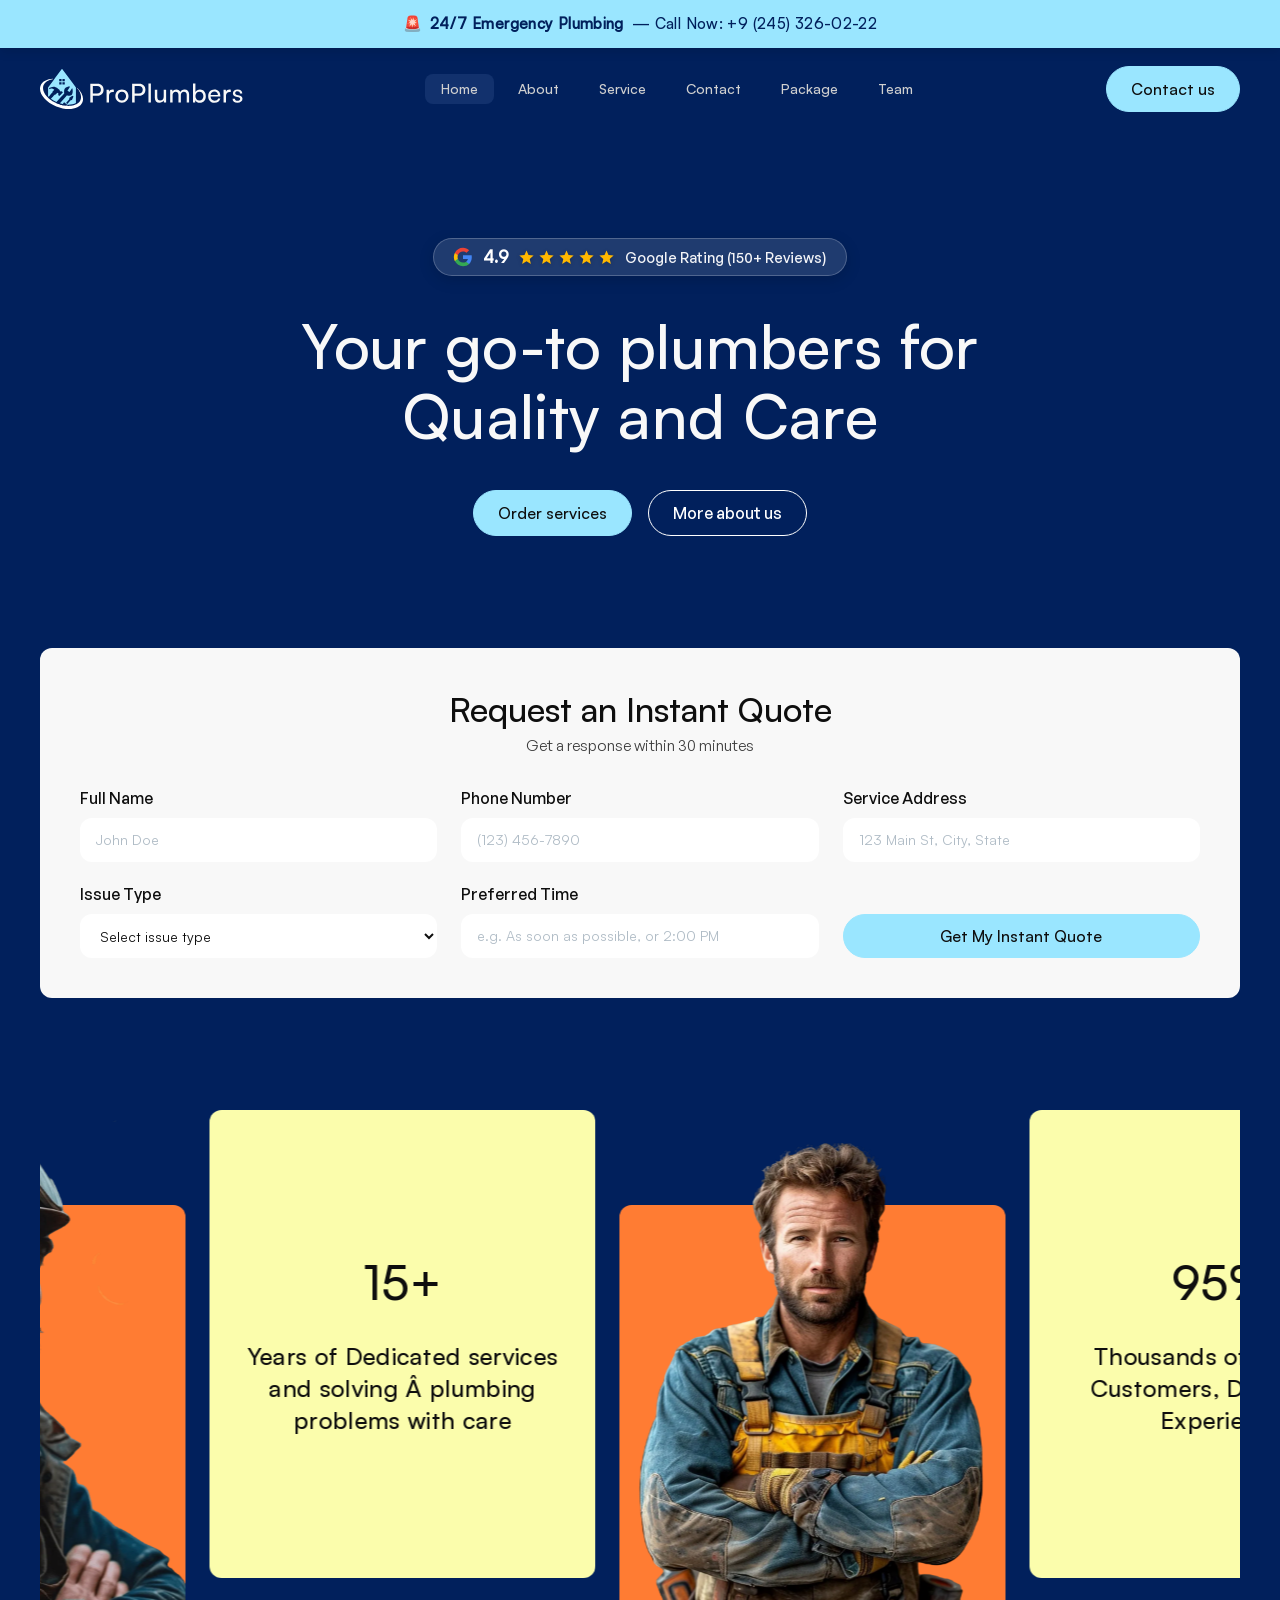
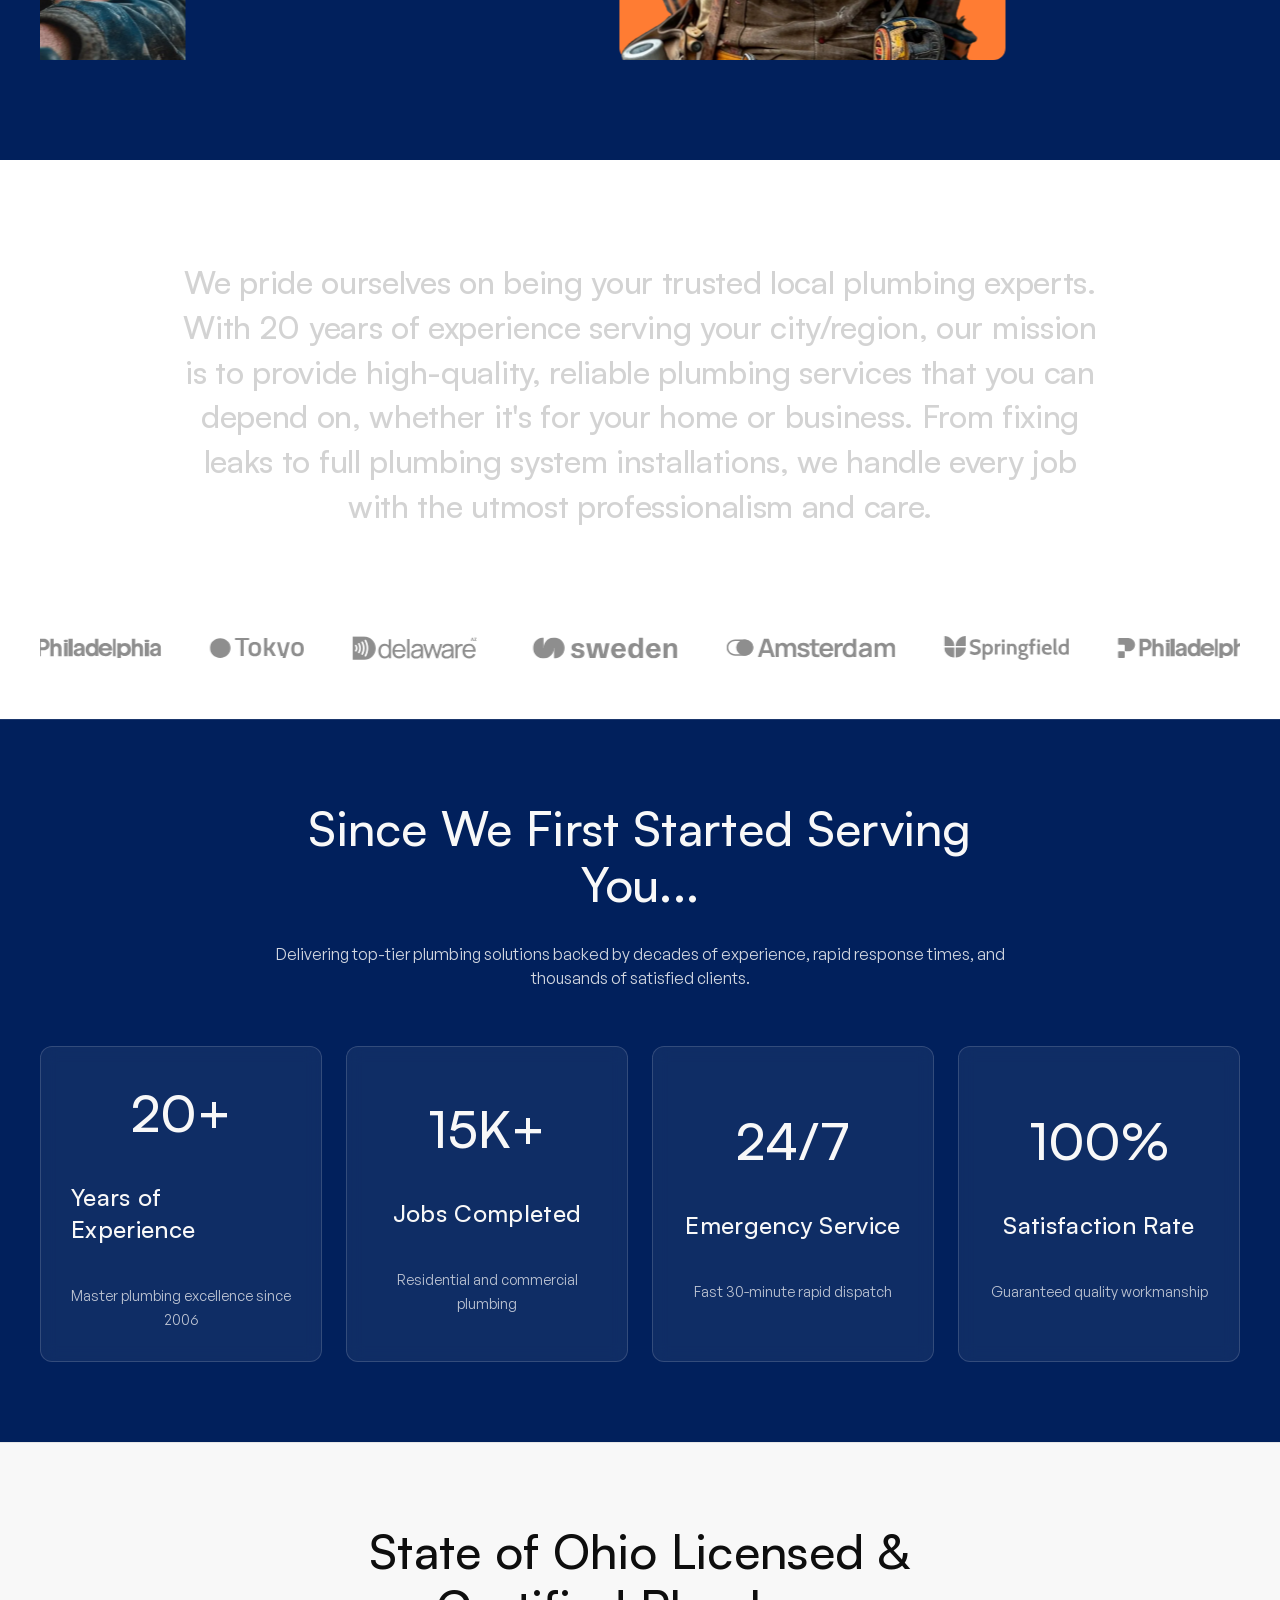
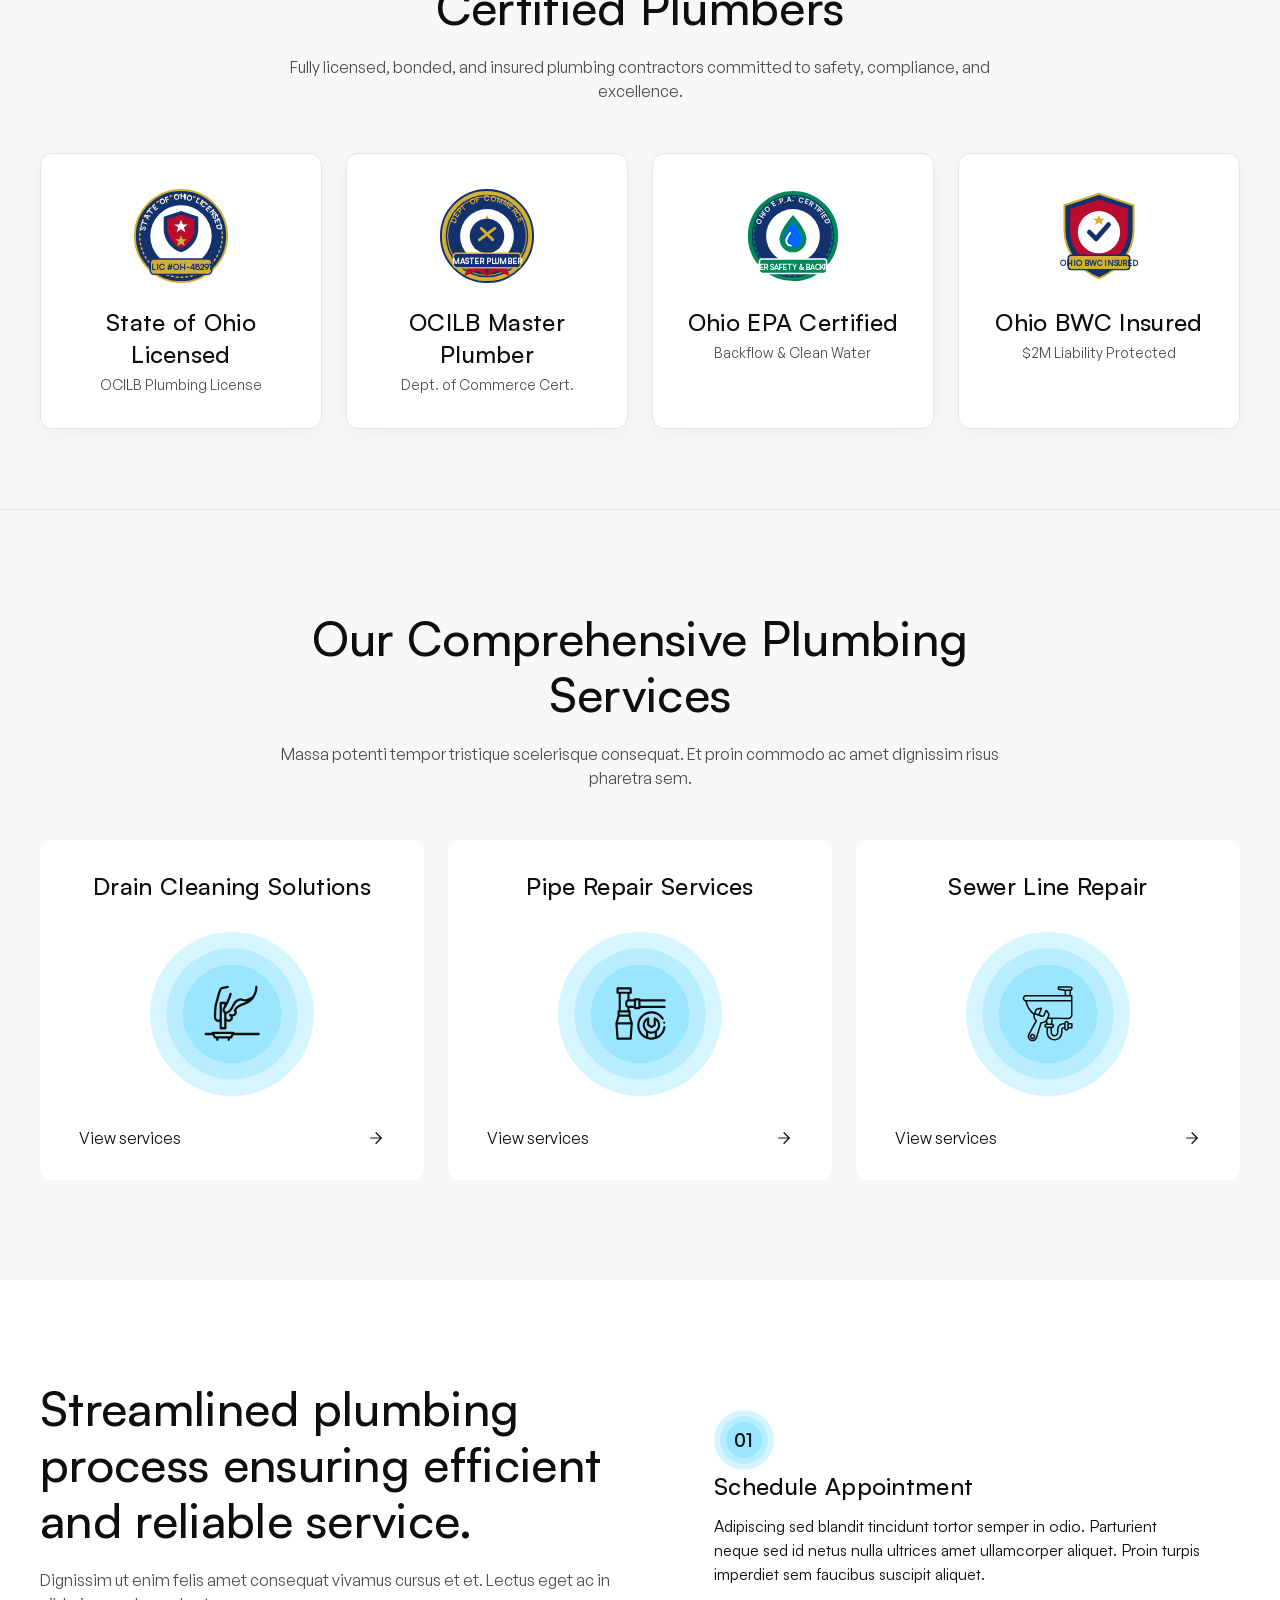
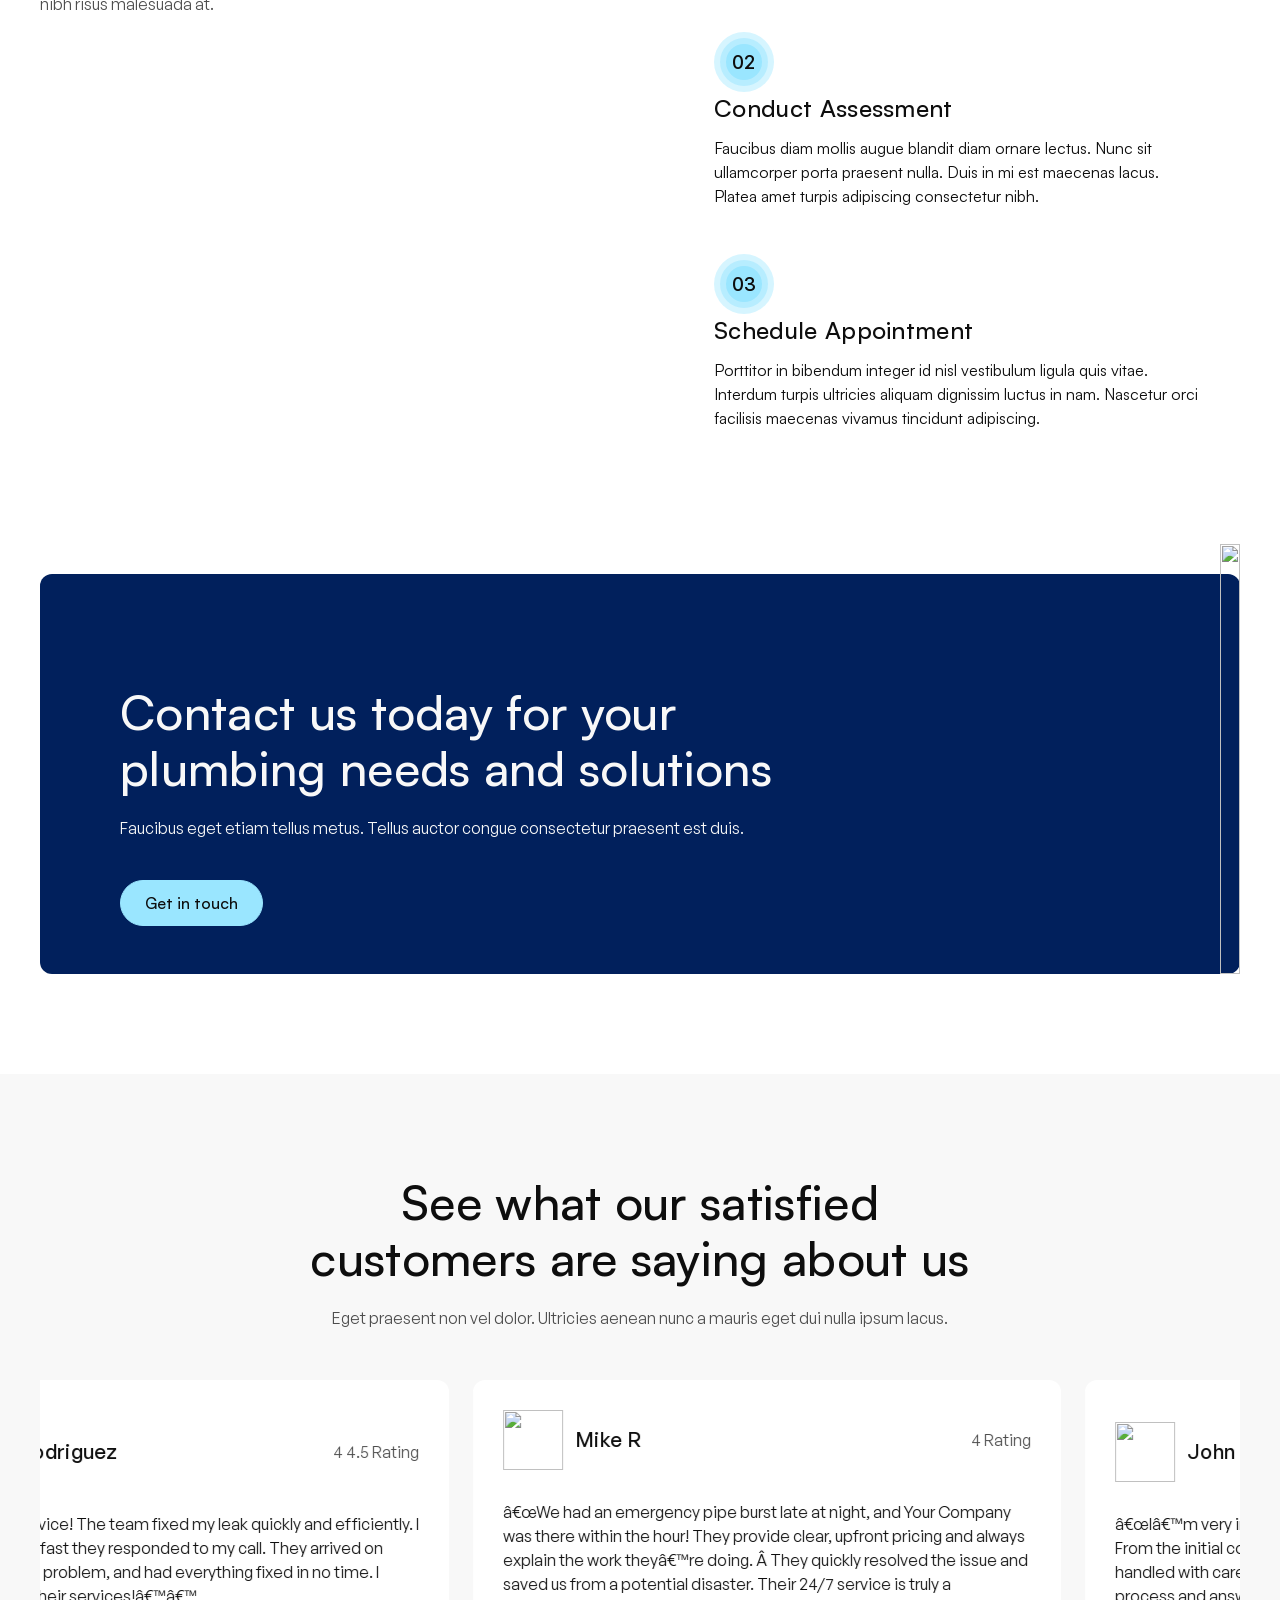
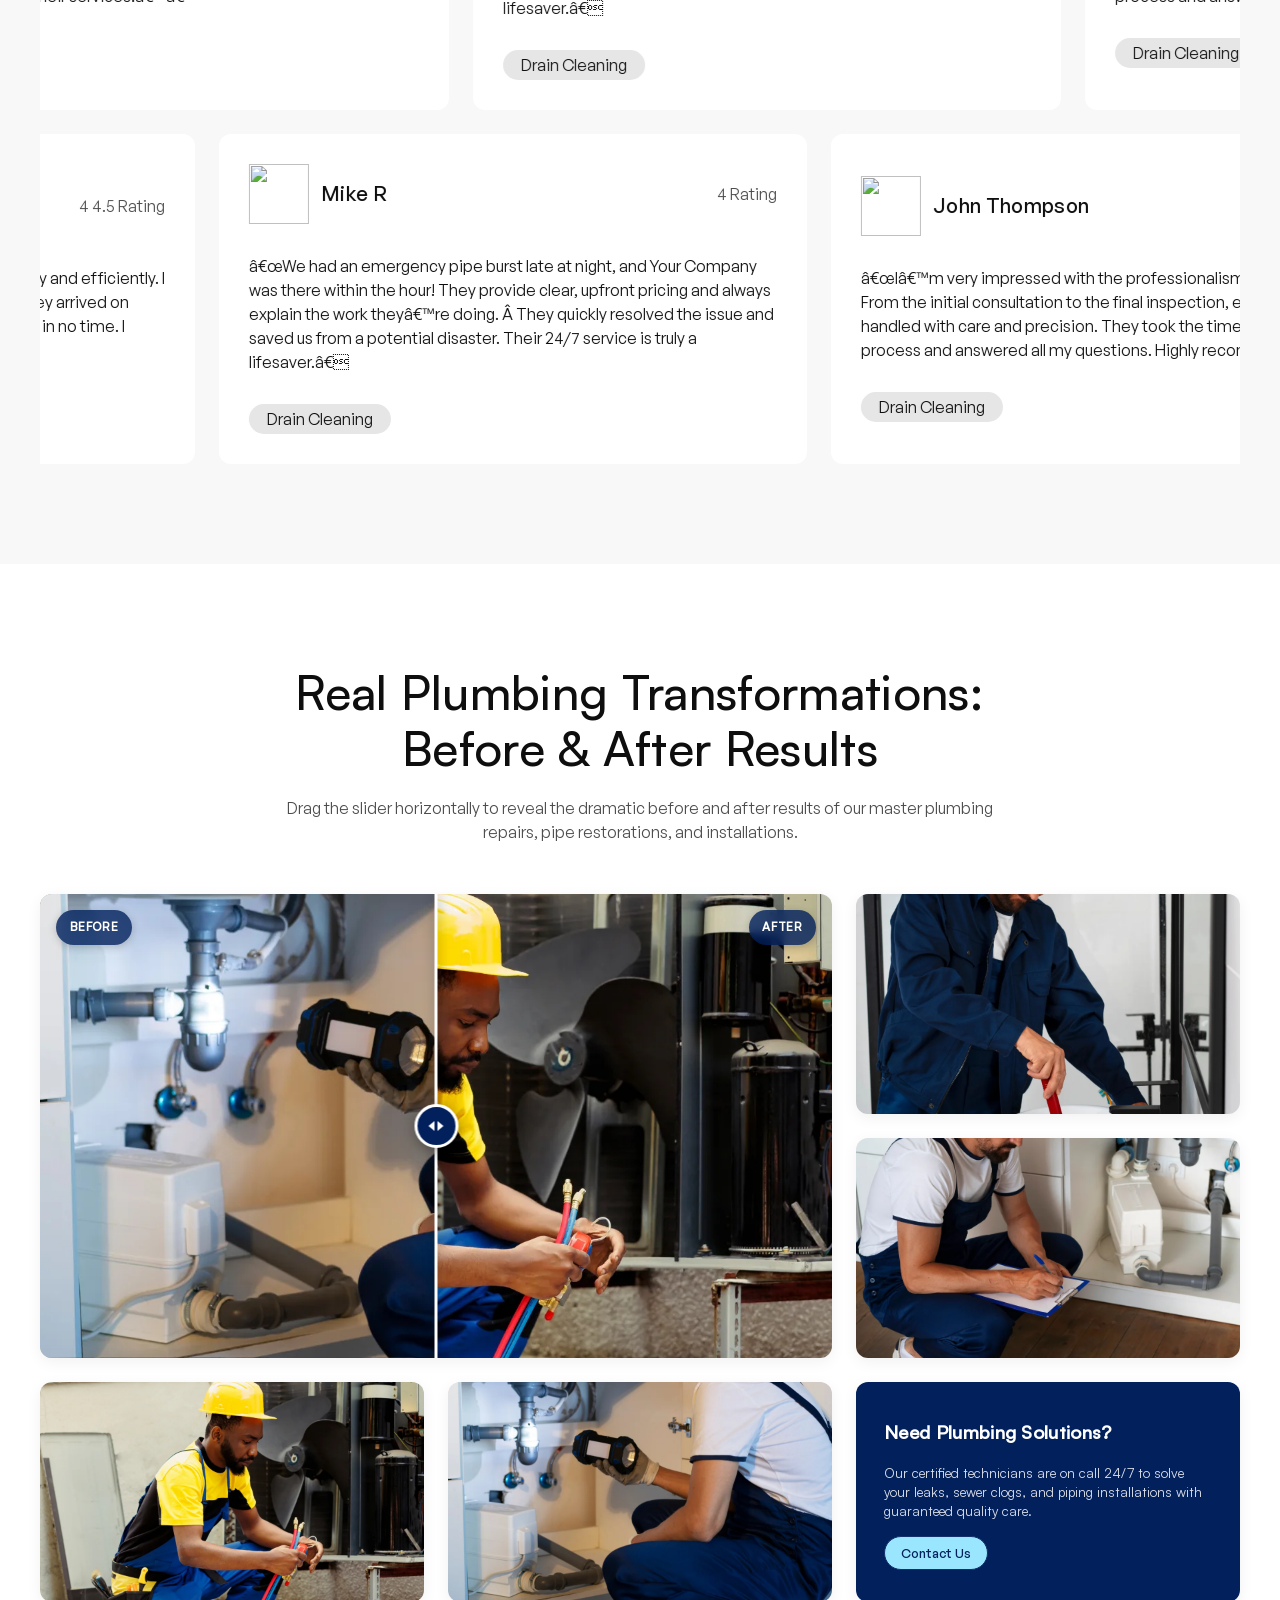
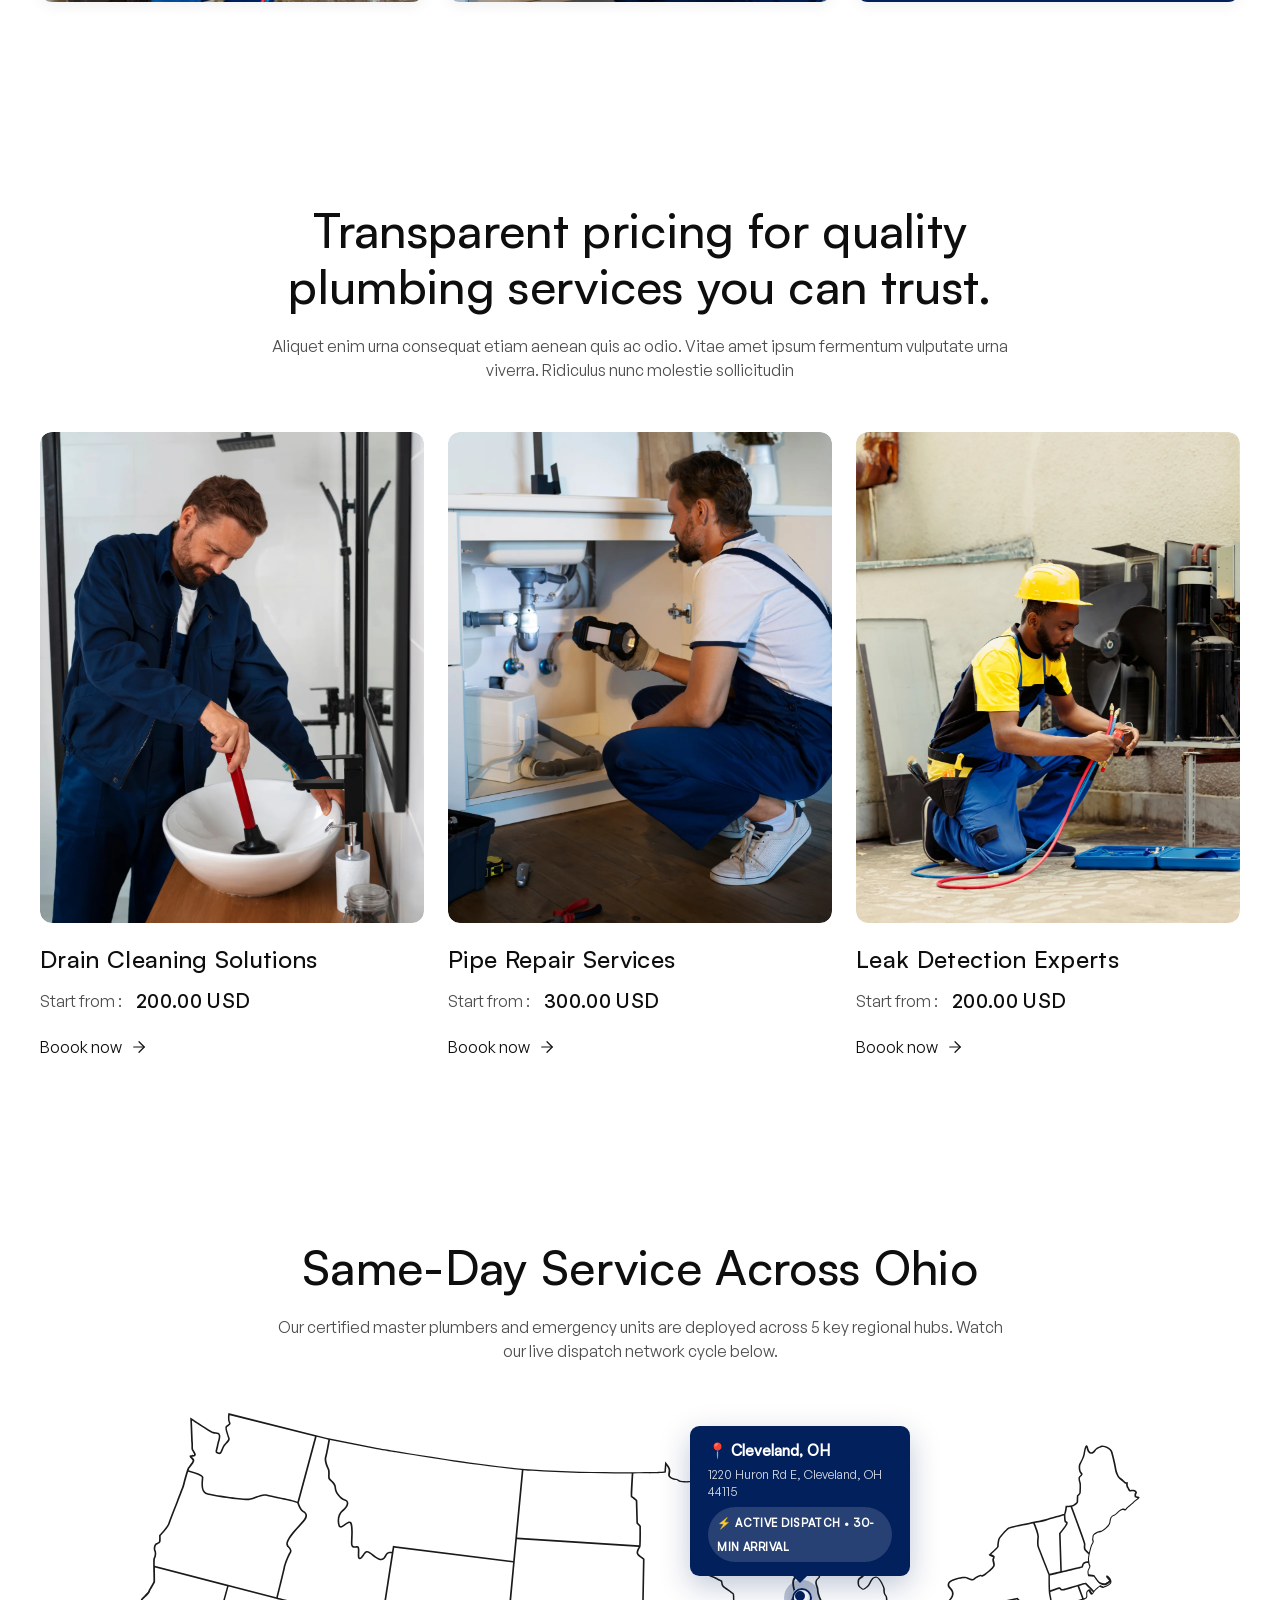
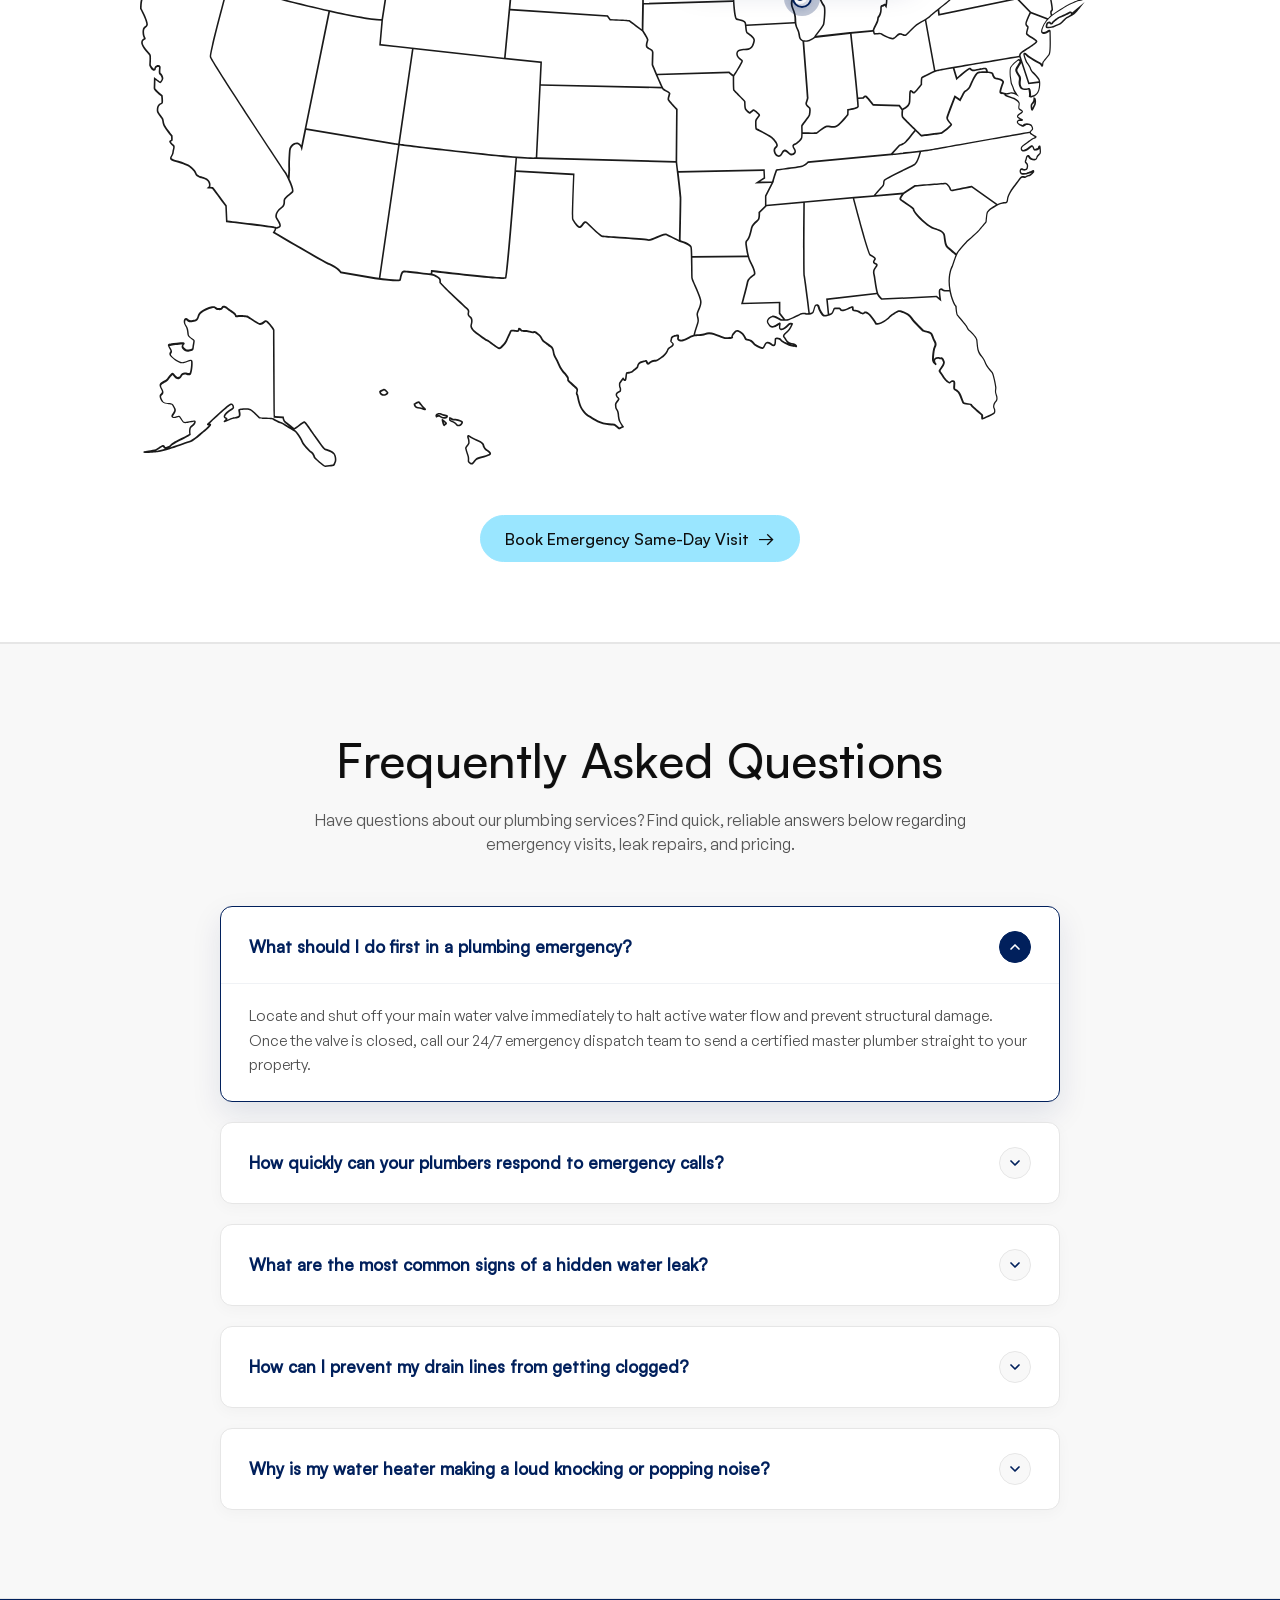
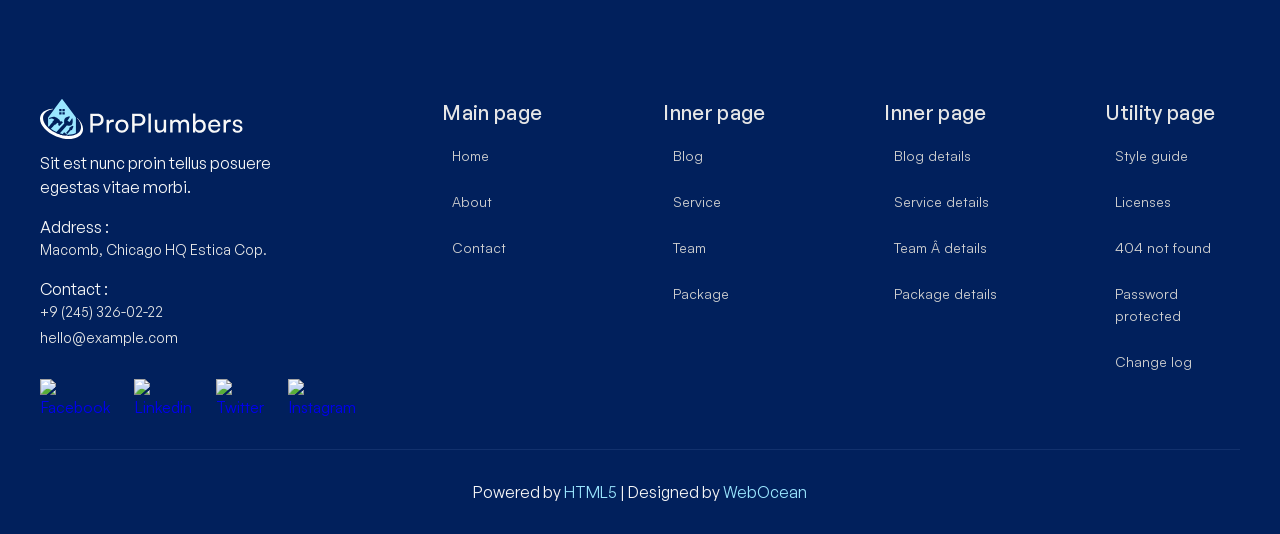
==== commit 1c717f36: "first commit 22" ====
--- a/index.html
+++ b/index.html
@@ -1,8 +1,6 @@
 <!DOCTYPE html>
-<!-- Site Template -->
-<!-- Last Published: Sun Apr 05 2026 12:36:28 GMT+0000 (Coordinated Universal Time) -->
-<html  data-wf-page="6702aafe001d87443fcc1b19"
-    data-wf-site="6702aafe001d87443fcc1b12"  lang="en">
+
+<html data-wf-page="6702aafe001d87443fcc1b19" data-wf-site="6702aafe001d87443fcc1b12" lang="en">
 
 <head>
     <meta charset="utf-8" />
@@ -2767,8 +2765,8 @@
                             </div>
                         </div>
                         <div class="footer-bottom-content">
-                            <div class="text-size-regular light">Powered by <a href="#" class="website-link">HTML5</a> | Designed by <a href="#" target="_blank"
-                                    class="website-link">WebOcean</a></div>
+                            <div class="text-size-regular light">Powered by <a href="#" class="website-link">HTML5</a> |
+                                Designed by <a href="#" target="_blank" class="website-link">WebOcean</a></div>
                         </div>
                     </div>
                 </div>
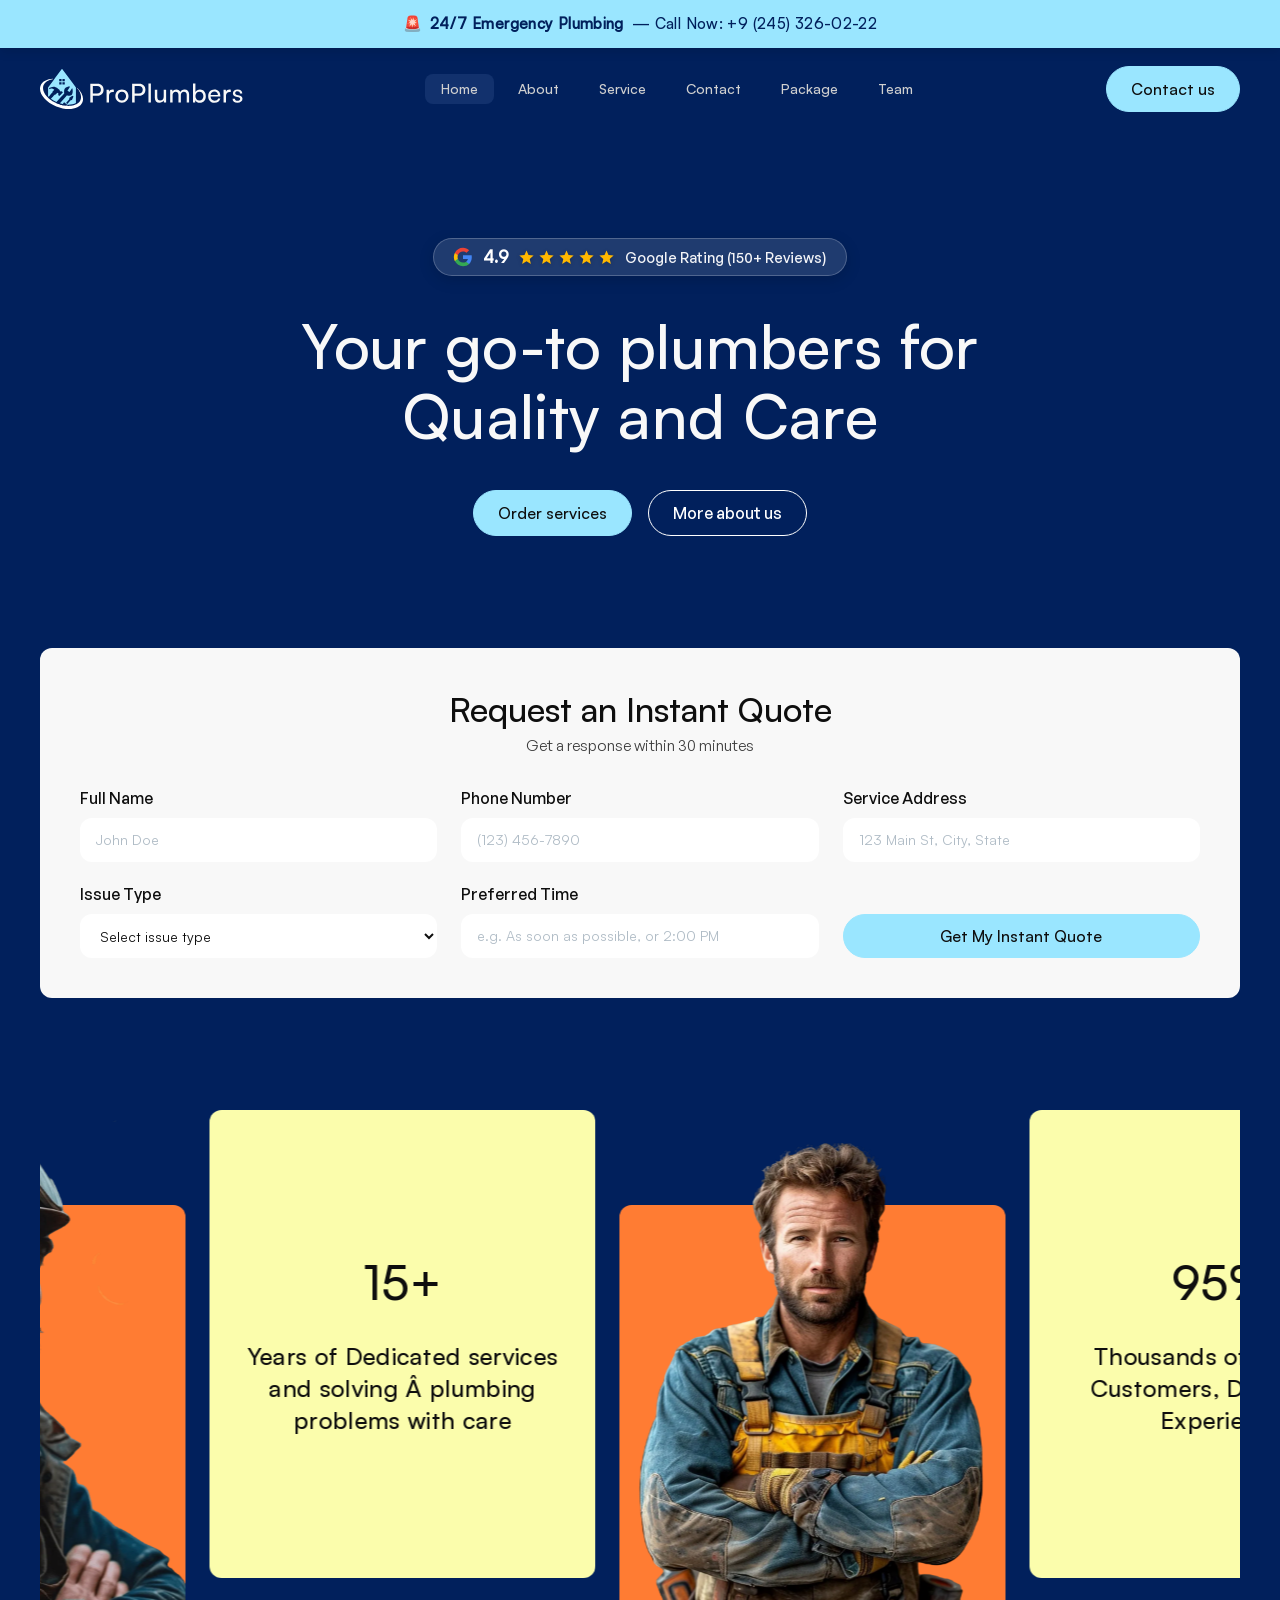
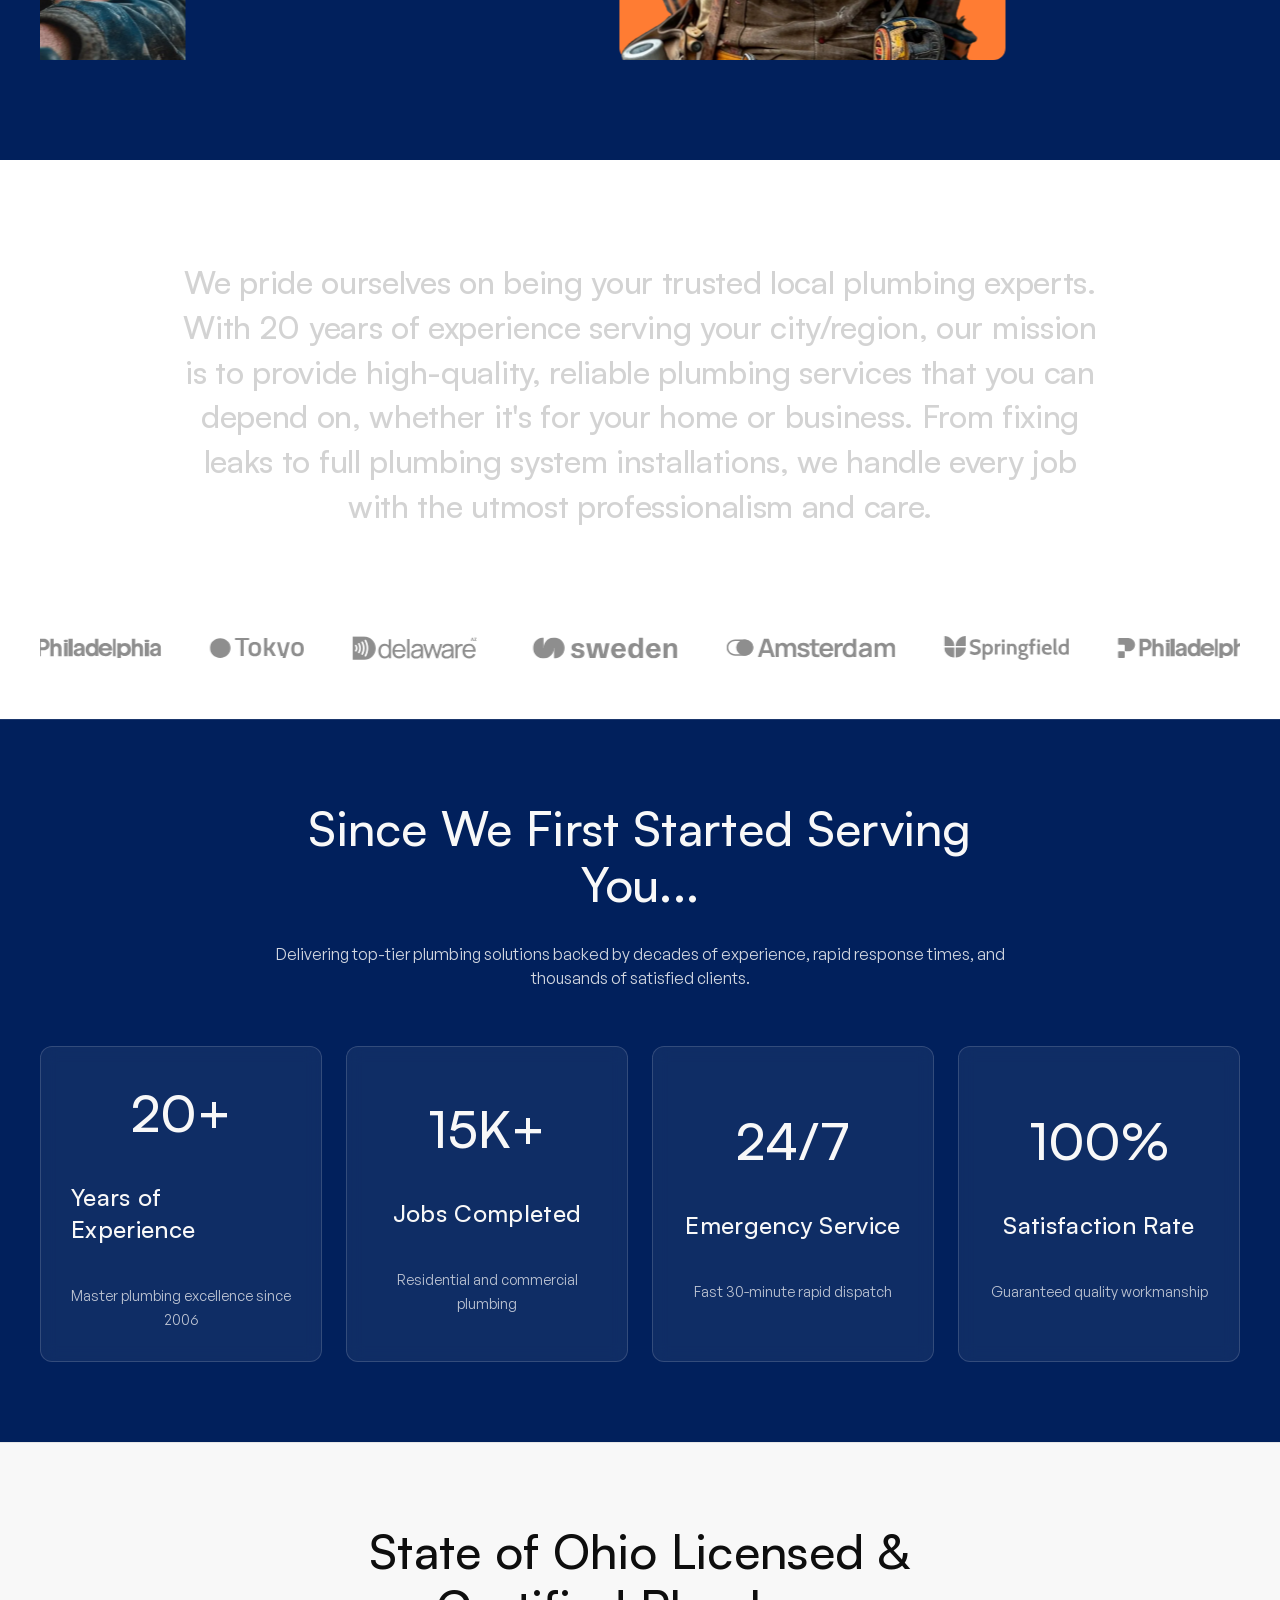
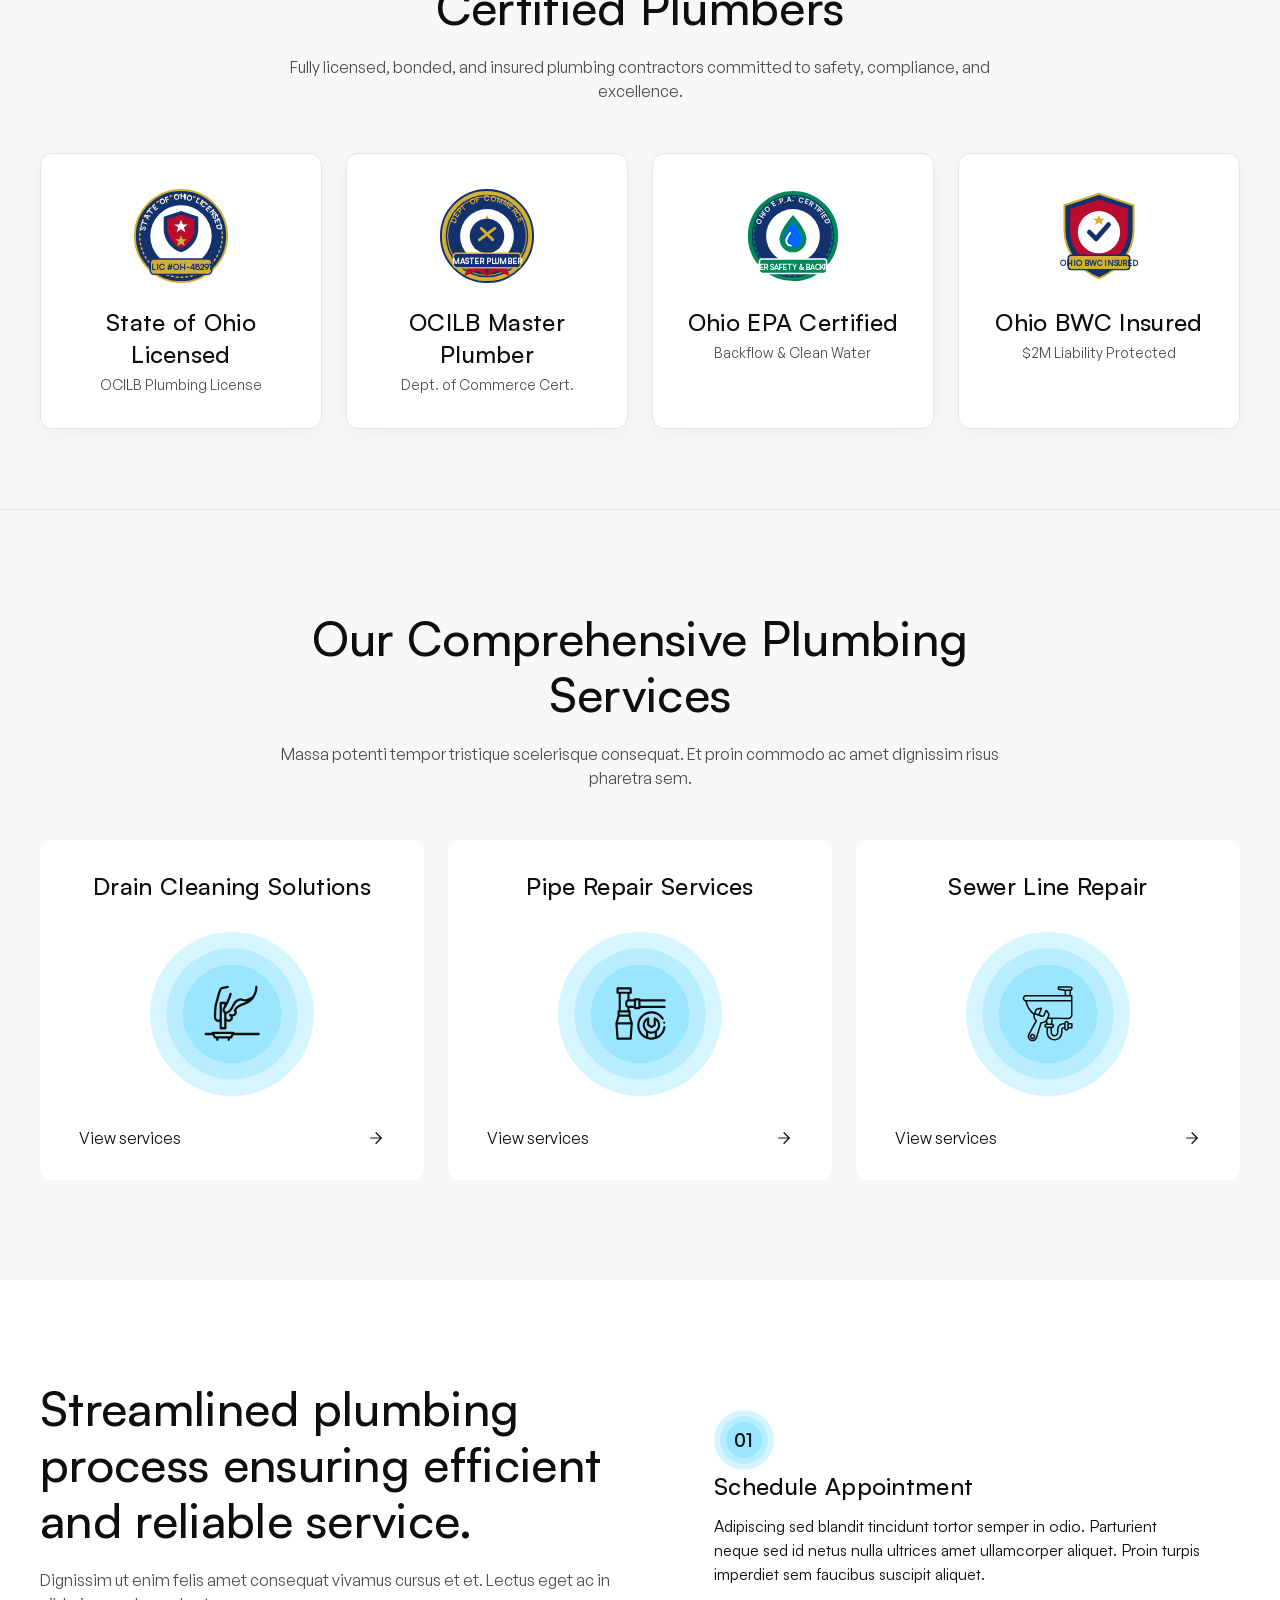
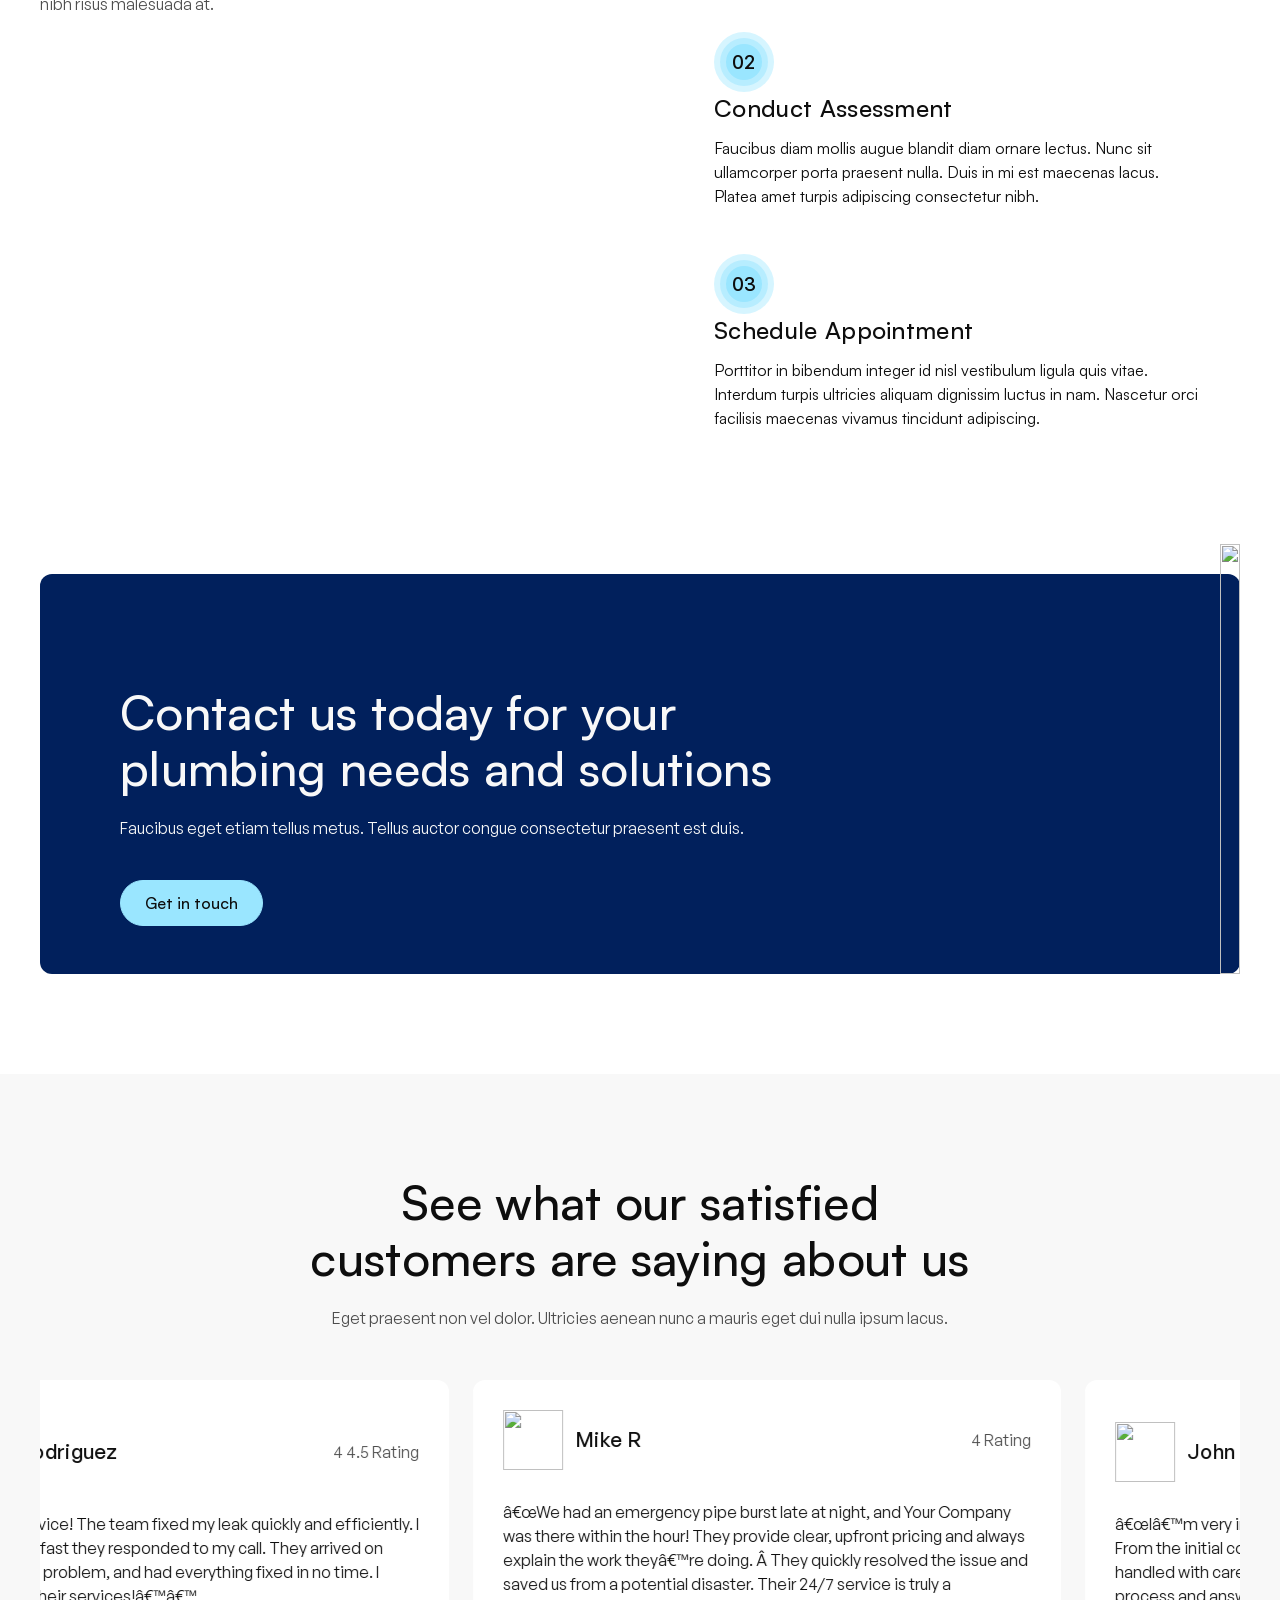
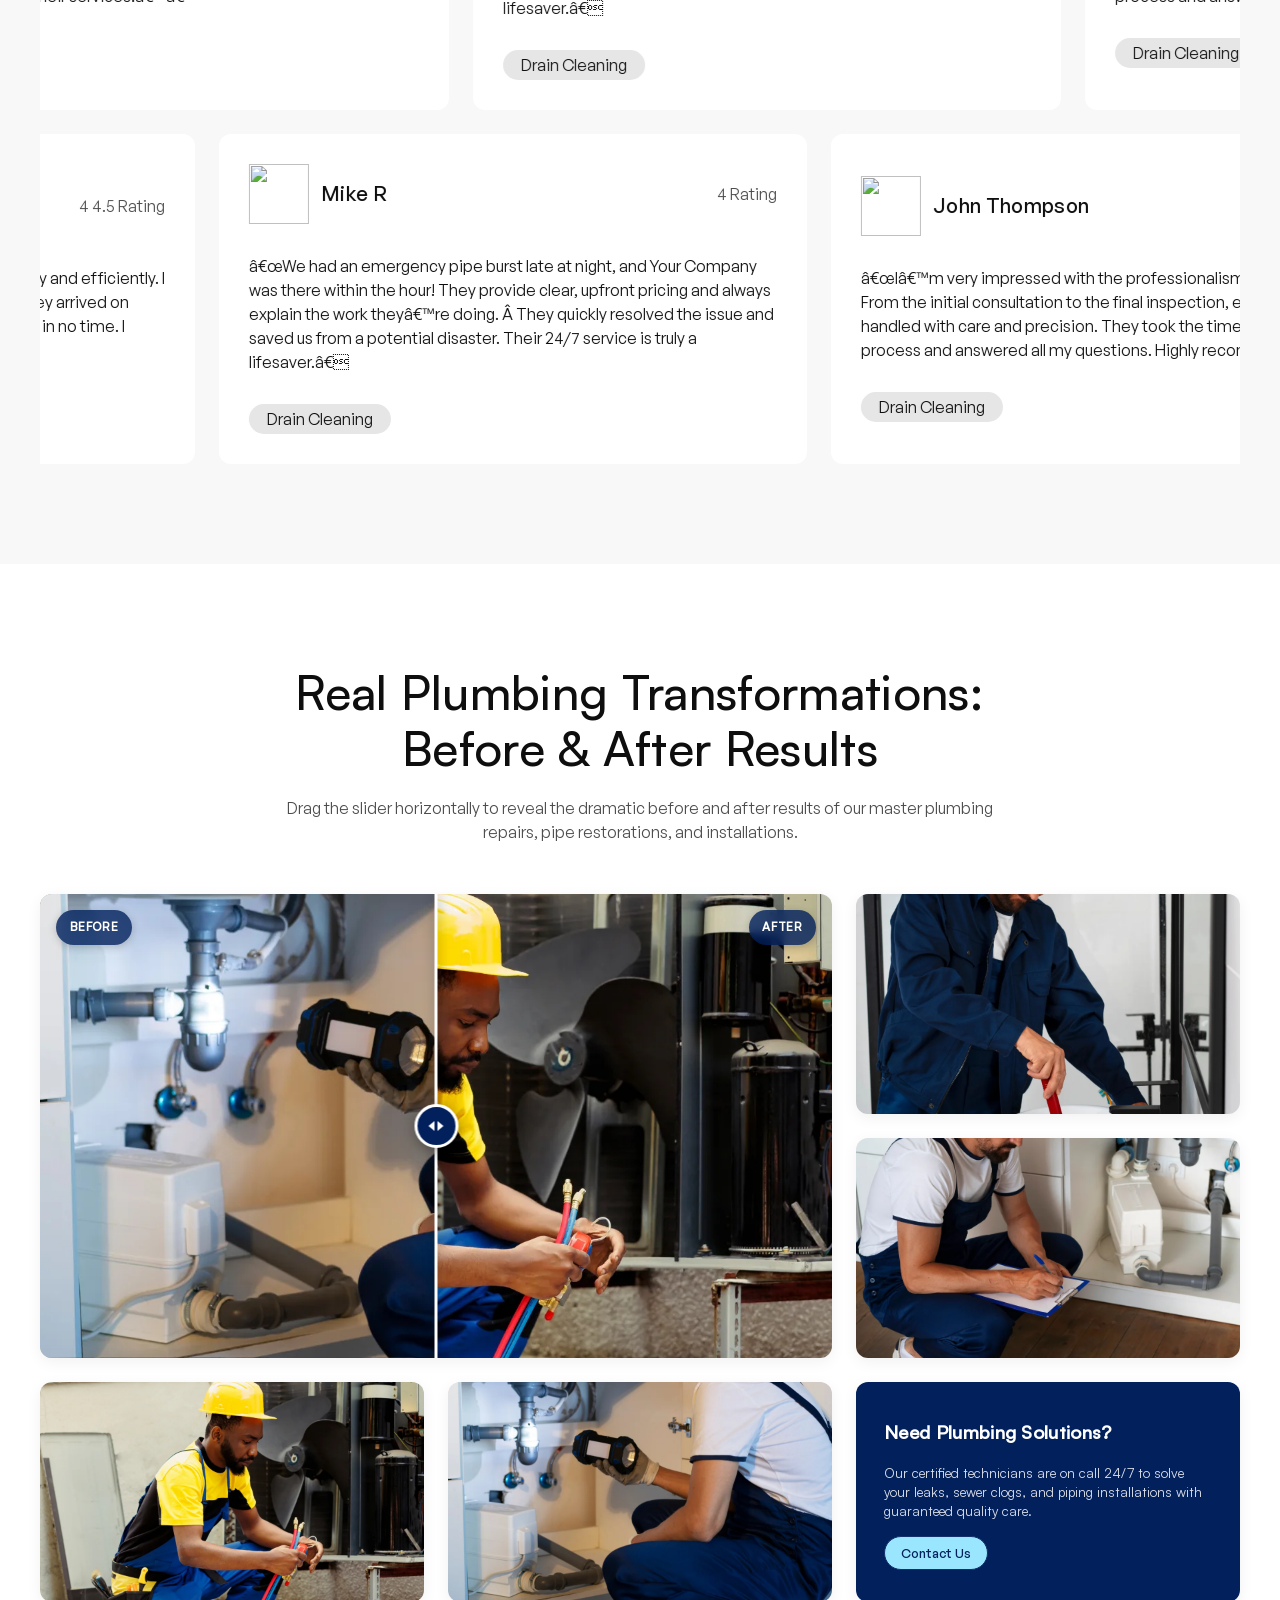
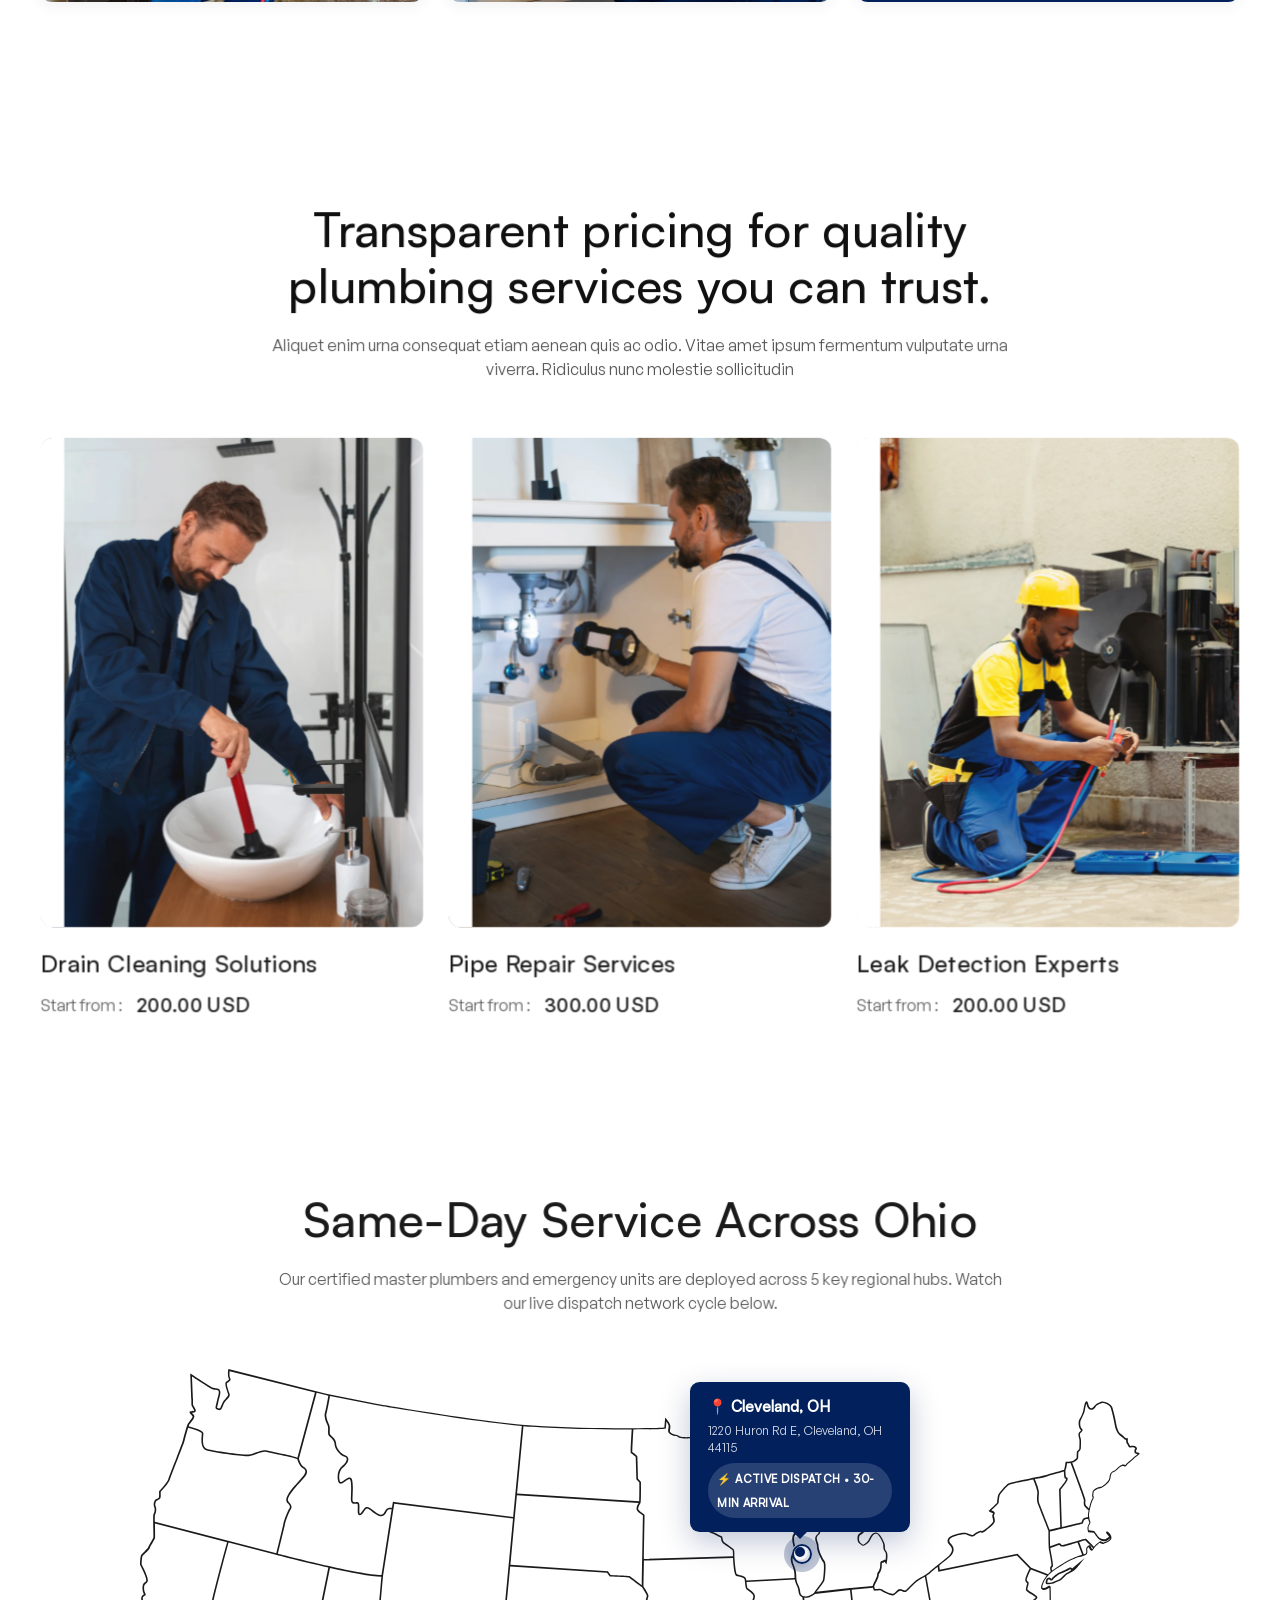
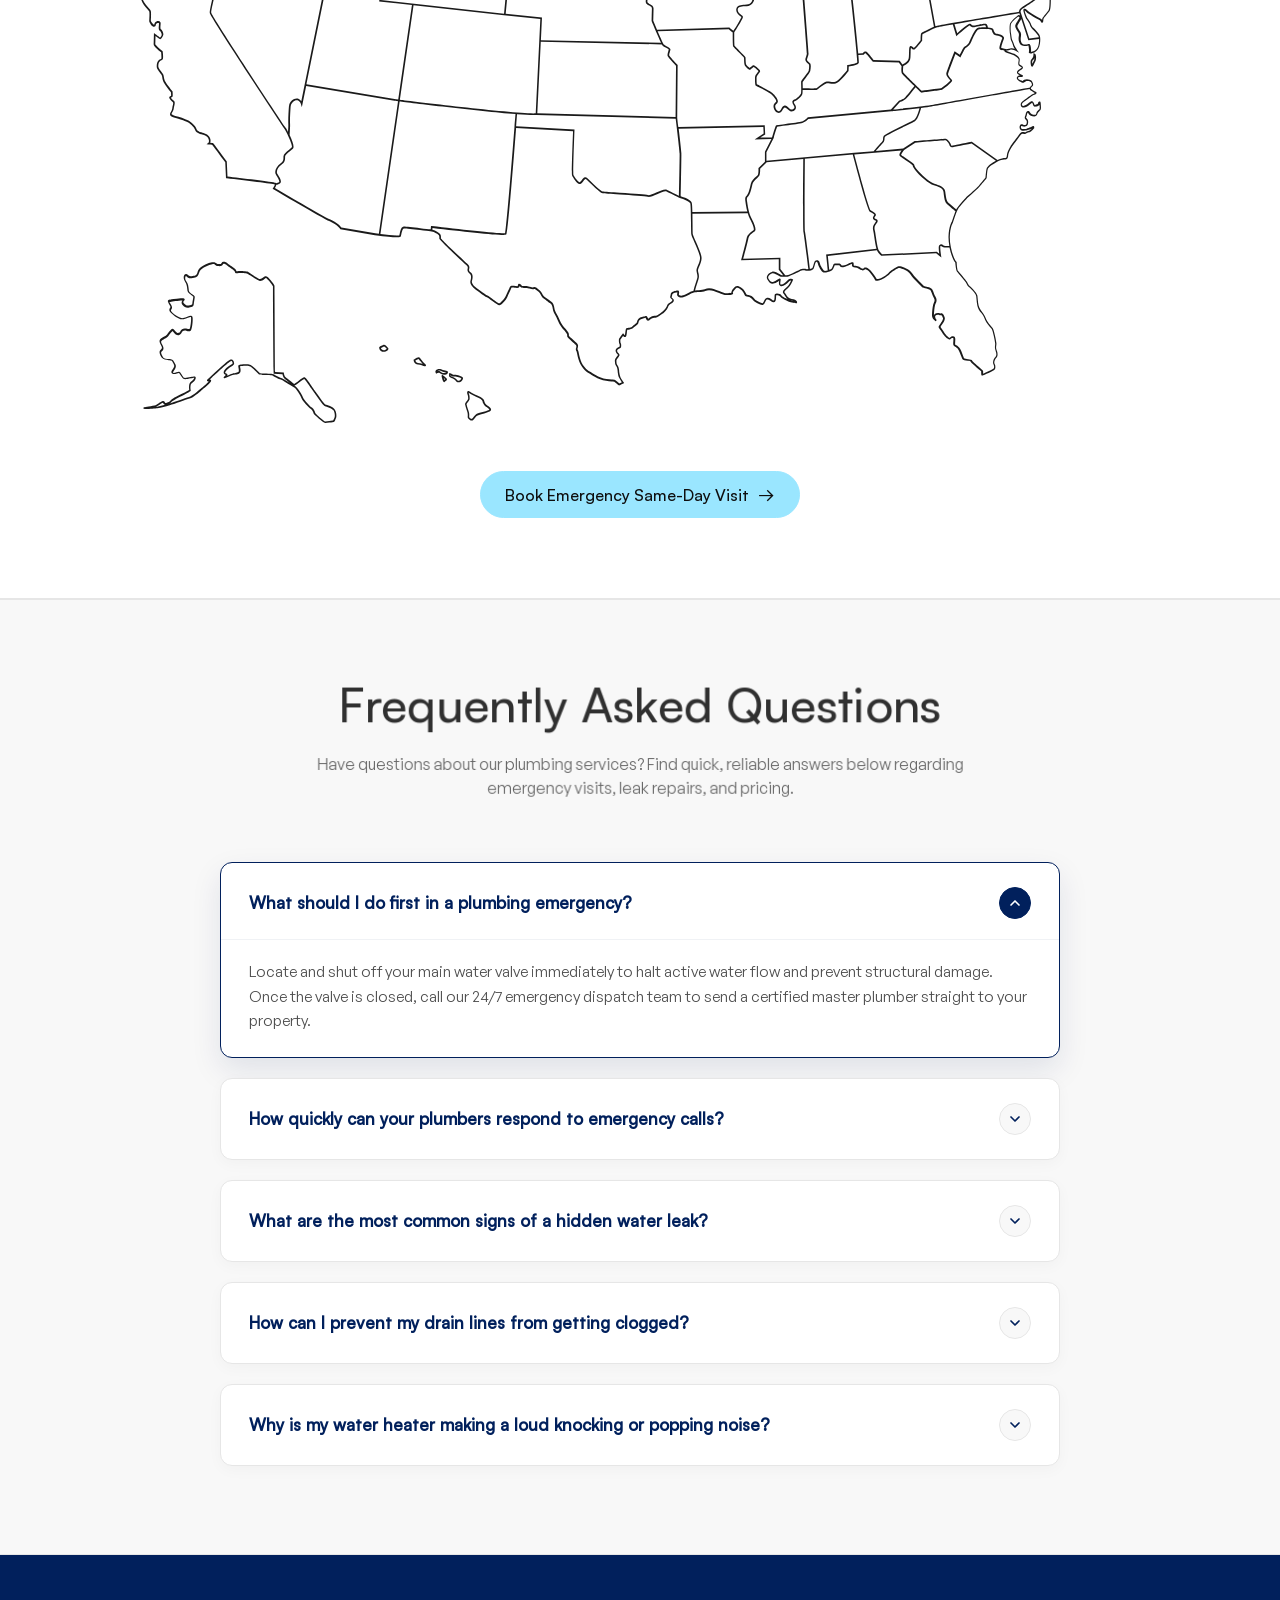
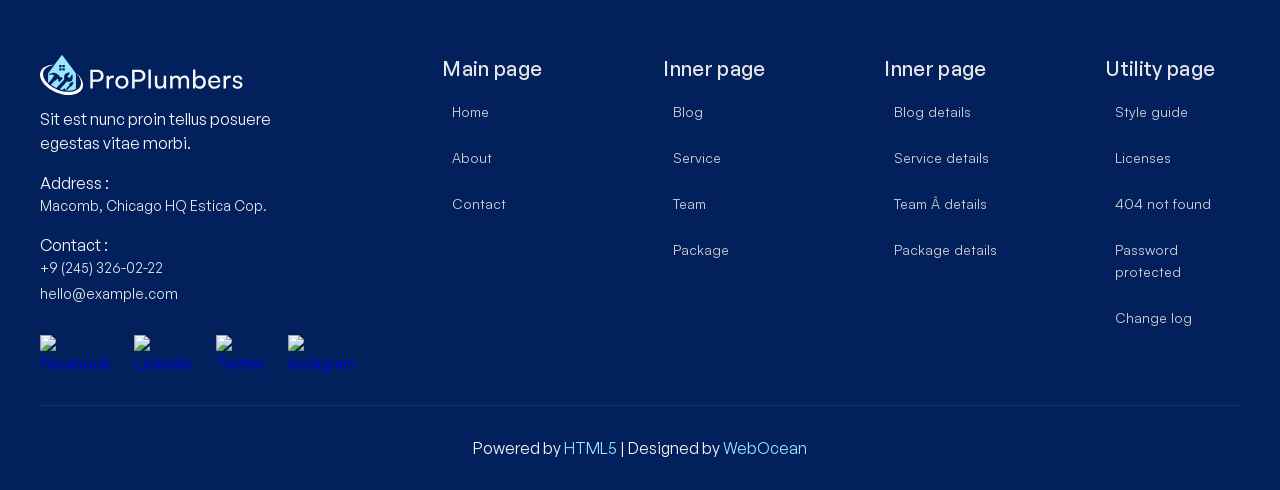
==== commit e2cda03a: "first commit 234" ====
--- a/index.html
+++ b/index.html
@@ -2106,11 +2106,7 @@
                                                                     </div>
                                                                 </div>
                                                             </div>
-                                                            <a href="#" class="packege-button w-inline-block">
-                                                                <div class="text-size-regular dark">Boook now</div><img
-                                                                    src="assets/icons/package-arrow.svg" loading="lazy"
-                                                                    alt="" class="packege-icon" />
-                                                            </a>
+
                                                         </div>
                                                     </div>
                                                 </div>
@@ -2134,11 +2130,7 @@
                                                                     </div>
                                                                 </div>
                                                             </div>
-                                                            <a href="#" class="packege-button w-inline-block">
-                                                                <div class="text-size-regular dark">Boook now</div><img
-                                                                    src="assets/icons/package-arrow.svg" loading="lazy"
-                                                                    alt="" class="packege-icon" />
-                                                            </a>
+
                                                         </div>
                                                     </div>
                                                 </div>
@@ -2162,11 +2154,7 @@
                                                                     </div>
                                                                 </div>
                                                             </div>
-                                                            <a href="#" class="packege-button w-inline-block">
-                                                                <div class="text-size-regular dark">Boook now</div><img
-                                                                    src="assets/icons/package-arrow.svg" loading="lazy"
-                                                                    alt="" class="packege-icon" />
-                                                            </a>
+
                                                         </div>
                                                     </div>
                                                 </div>
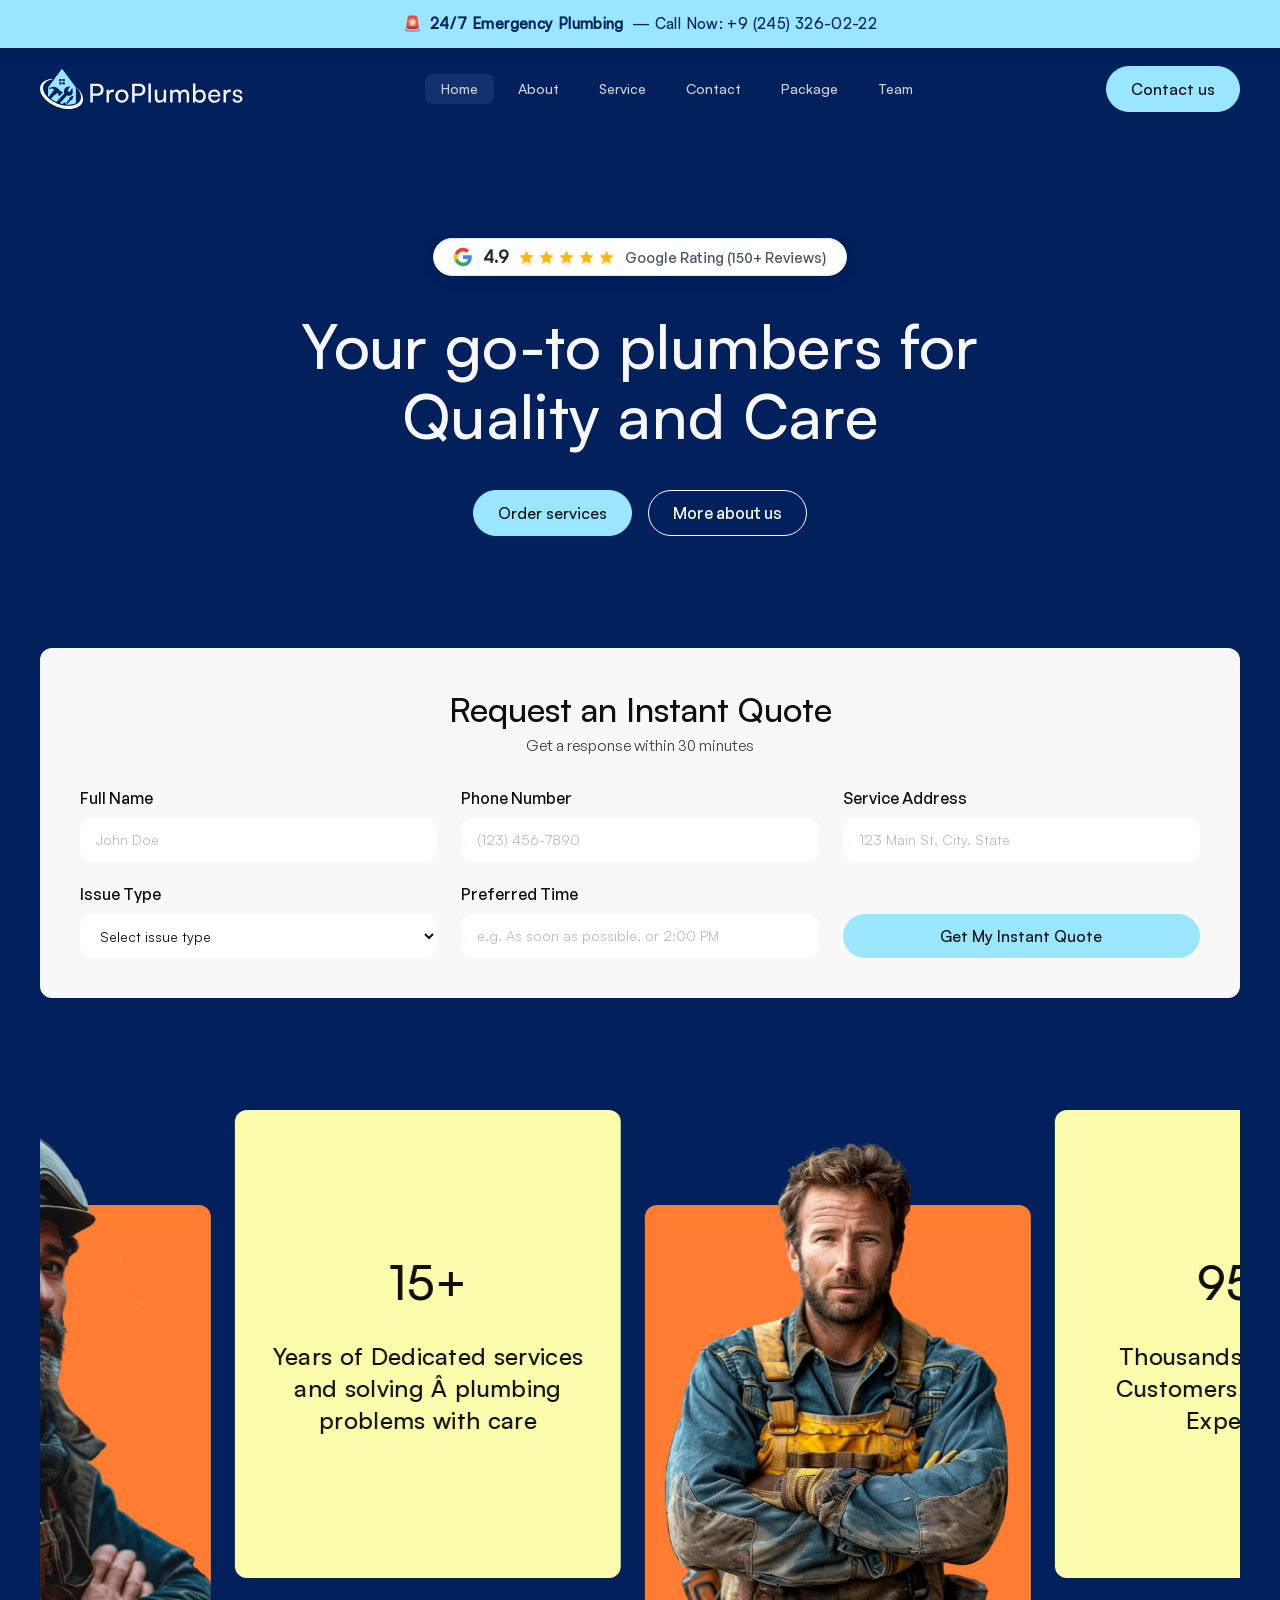
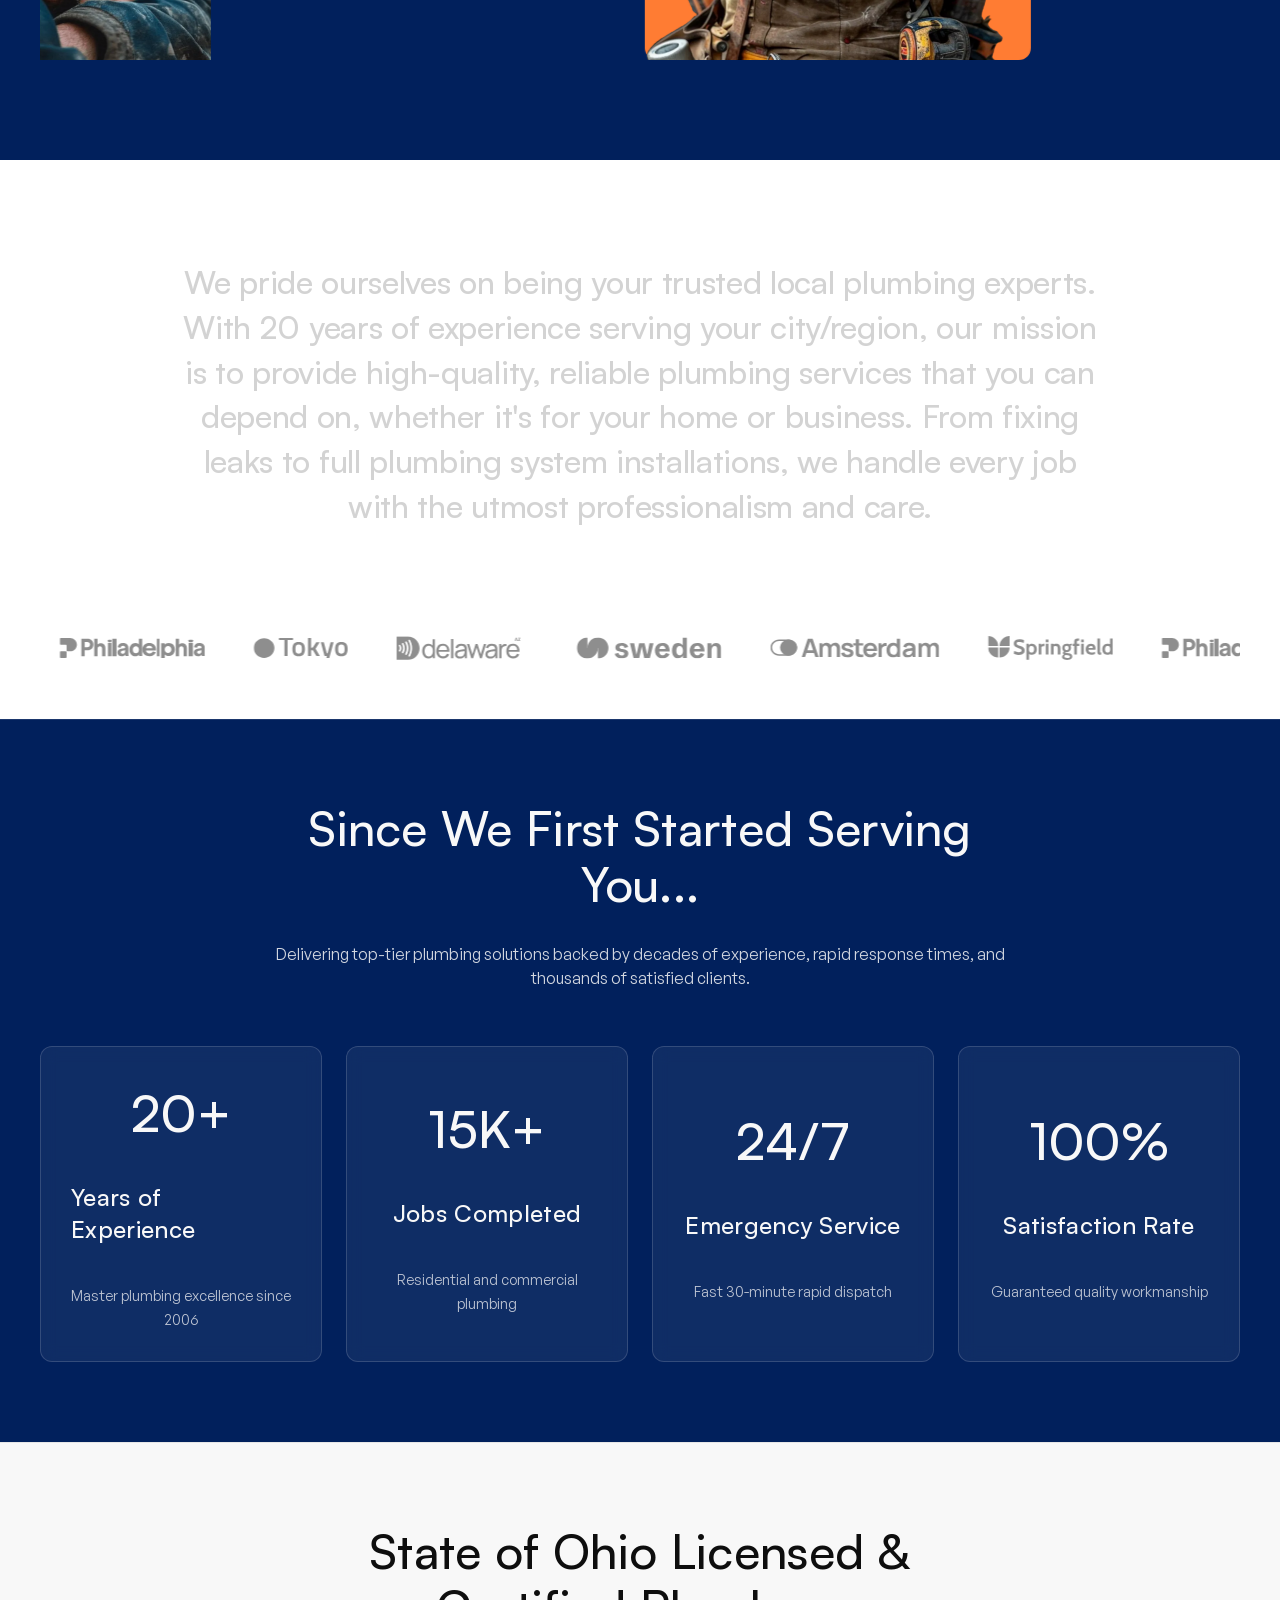
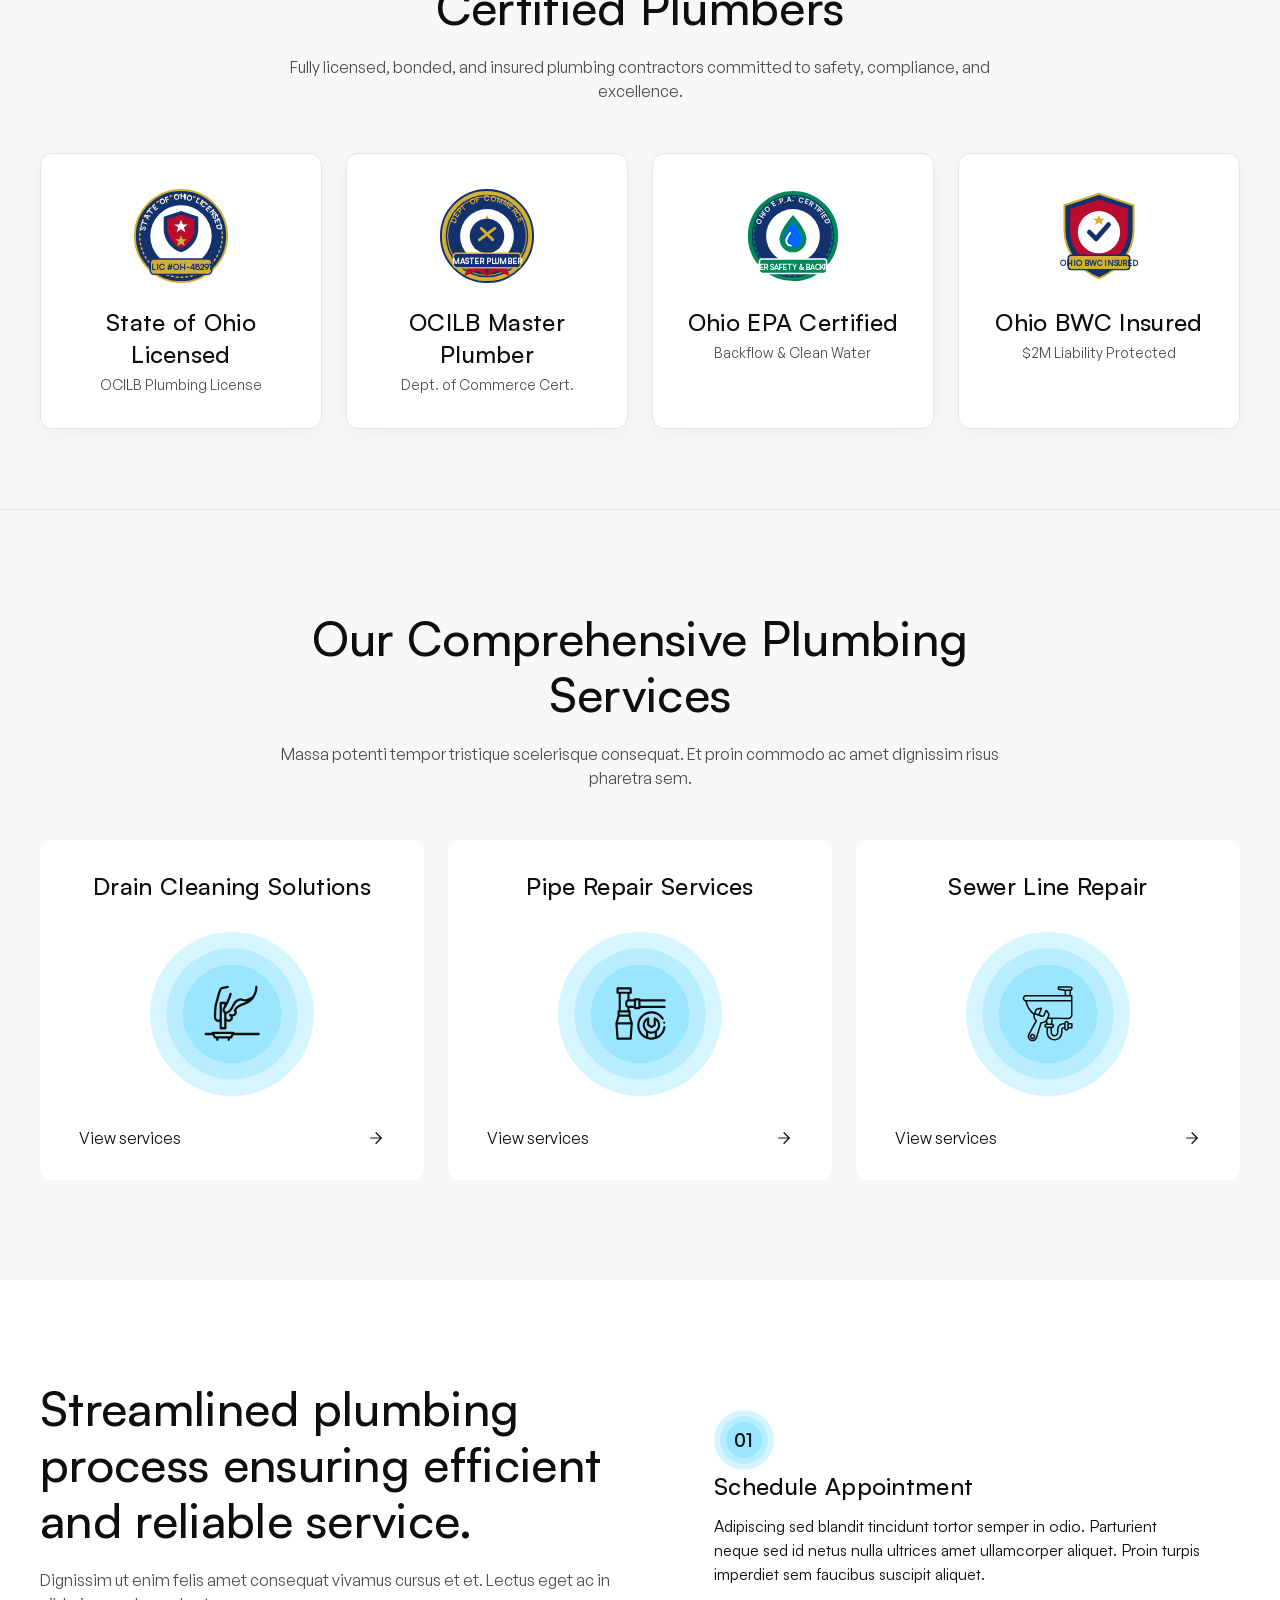
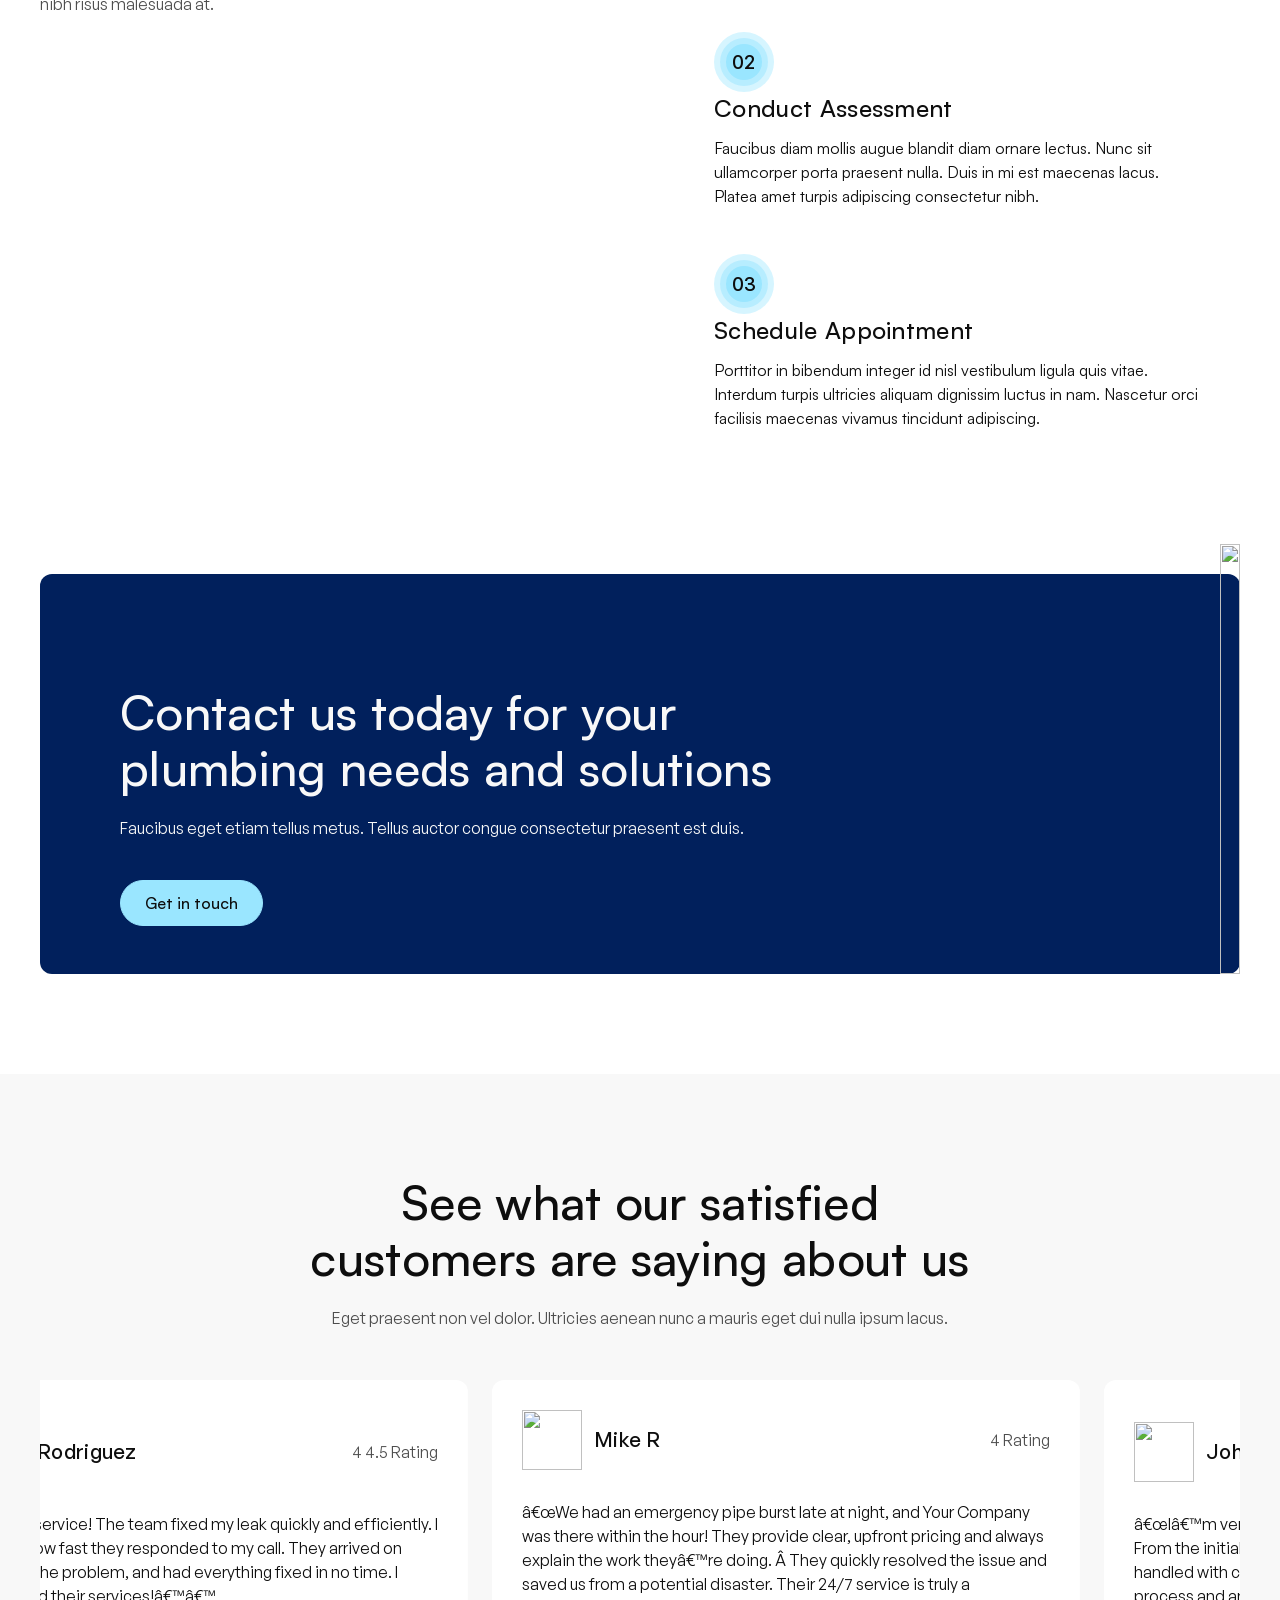
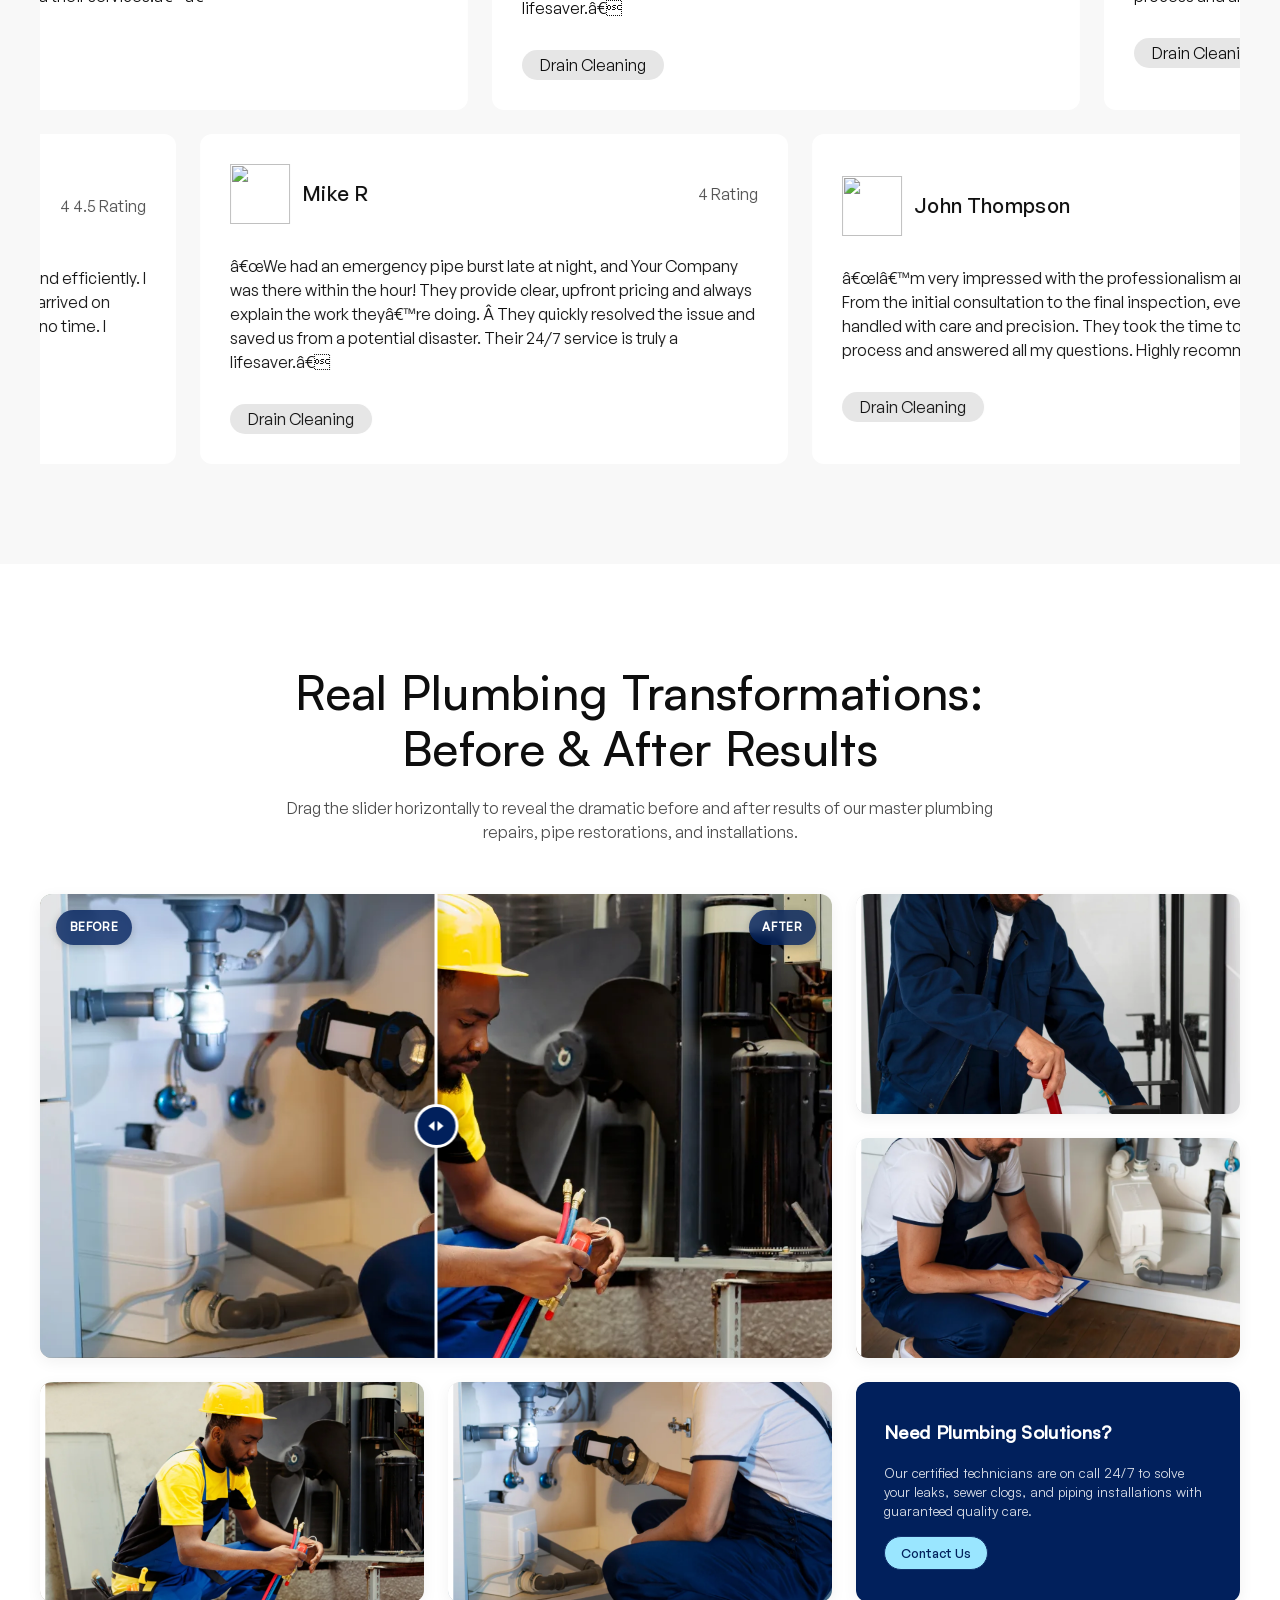
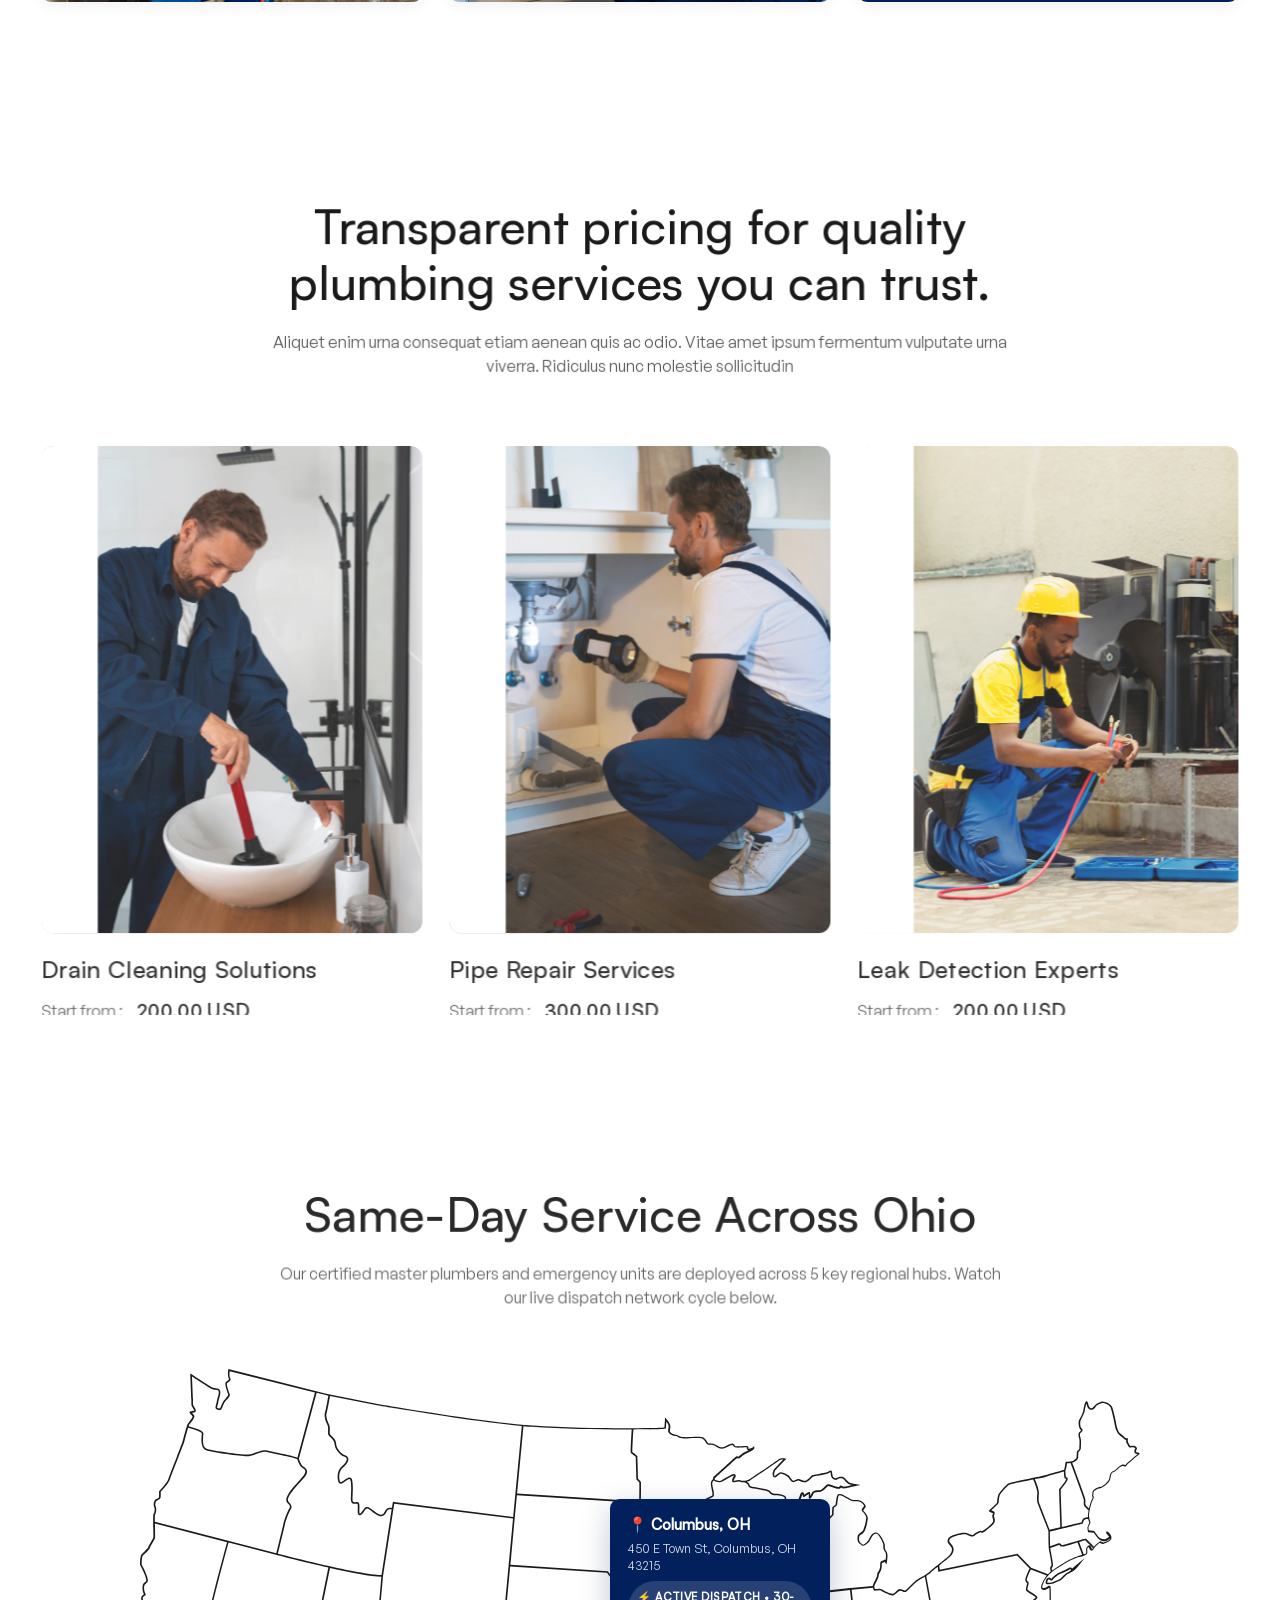
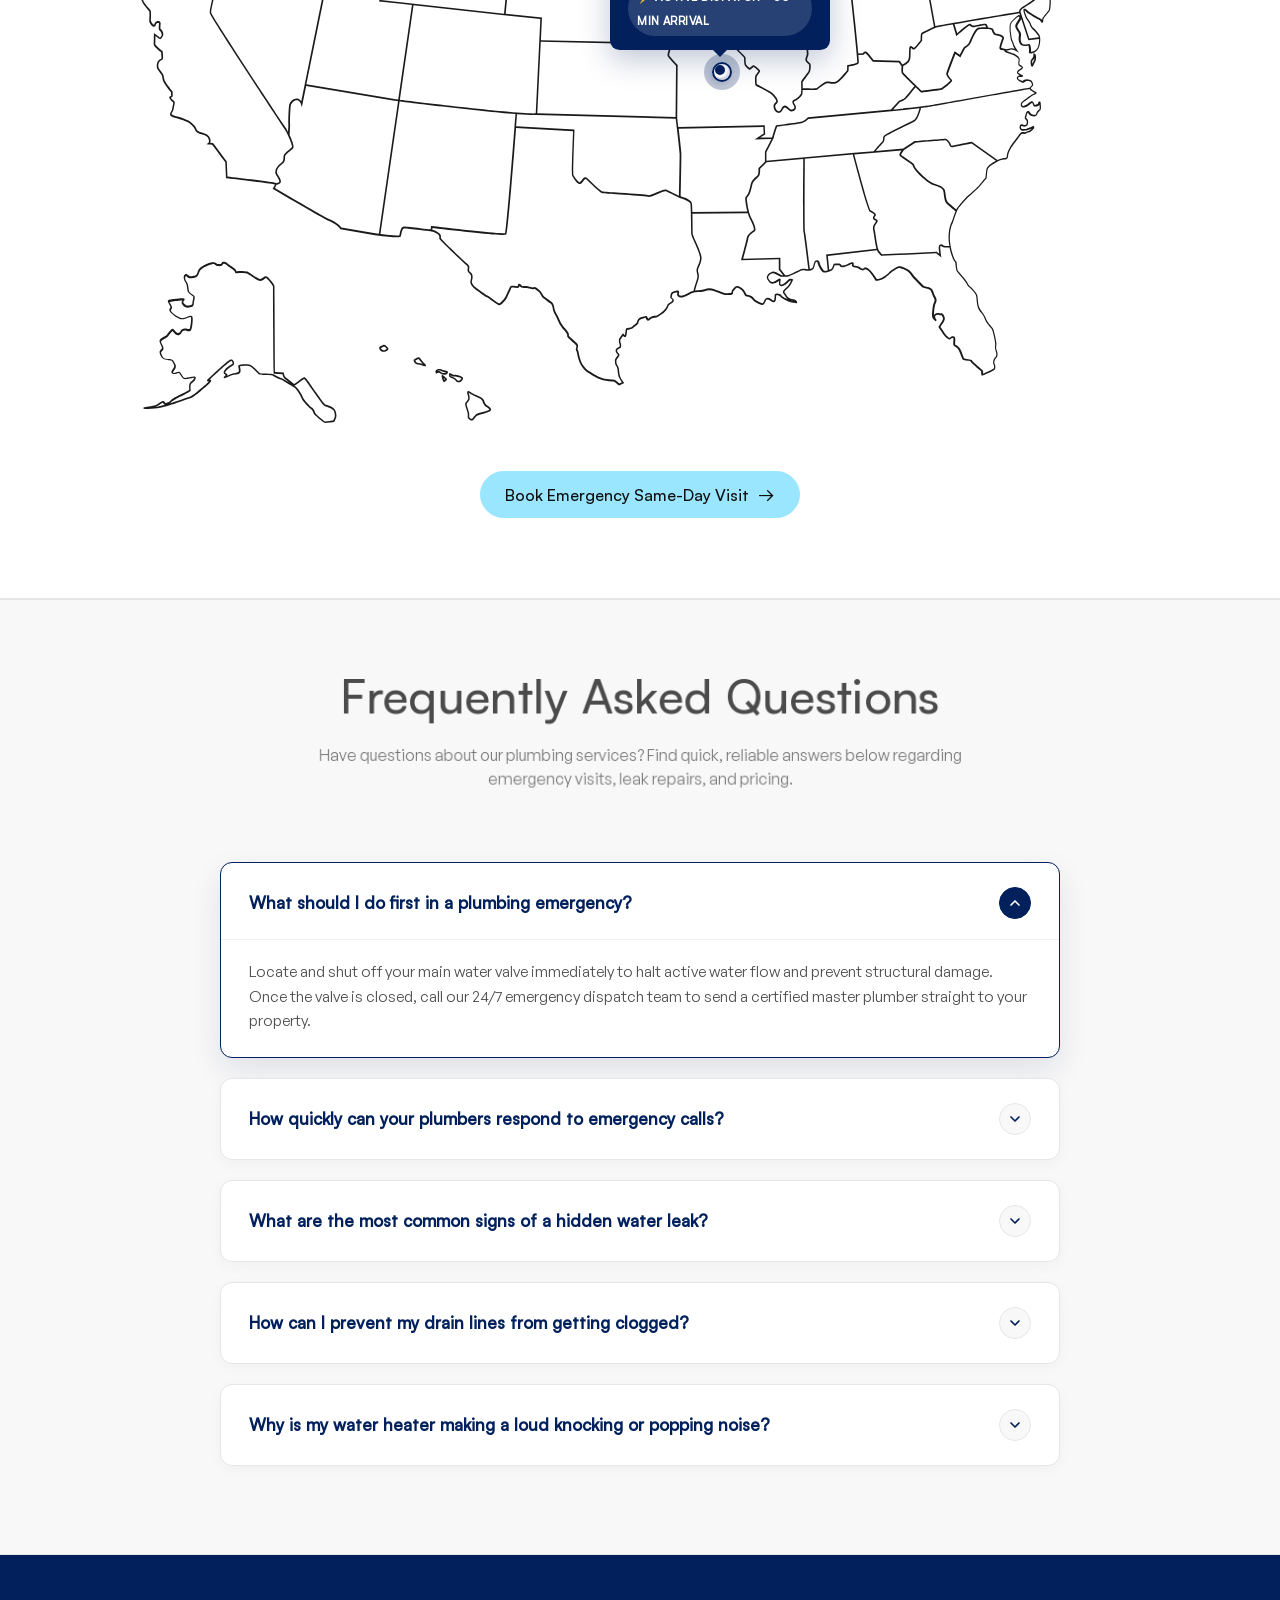
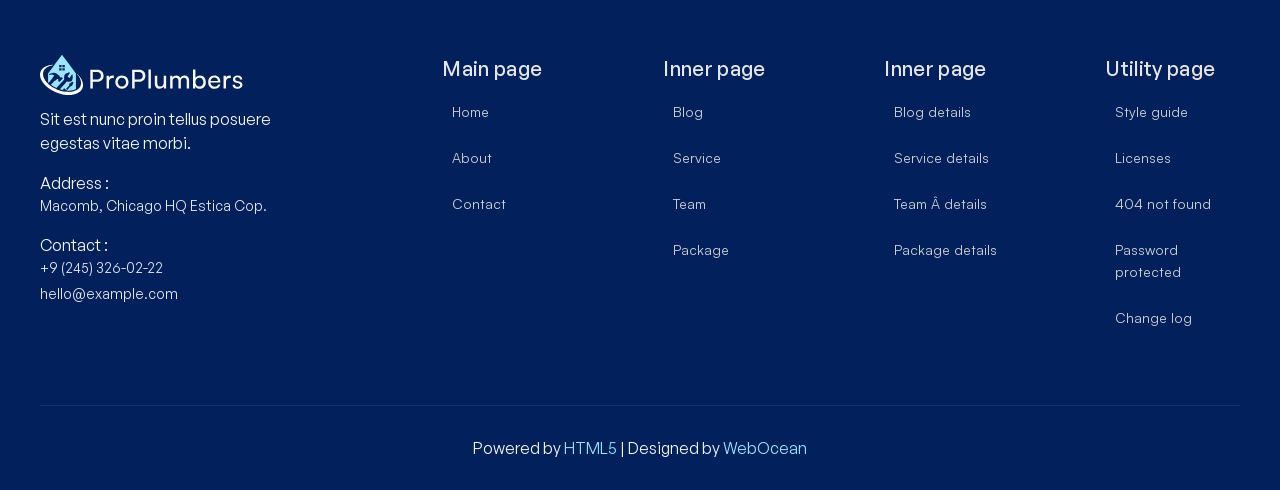
==== commit 63d764d2: "Change Google Rating badge background to solid white and adjust text colors for contrast" ====
--- a/index.html
+++ b/index.html
@@ -158,20 +158,18 @@
                                     align-items: center;
                                     justify-content: center;
                                     gap: 0.6rem;
-                                    background: rgba(255, 255, 255, 0.12);
-                                    backdrop-filter: blur(10px);
-                                    -webkit-backdrop-filter: blur(10px);
-                                    border: 1px solid rgba(255, 255, 255, 0.22);
+                                    background: #FFFFFF;
+                                    border: 1px solid #E2E8F0;
                                     padding: 0.5rem 1.2rem;
                                     border-radius: 50px;
-                                    box-shadow: 0 4px 15px rgba(0, 0, 0, 0.15);
+                                    box-shadow: 0 4px 12px rgba(0, 0, 0, 0.1);
                                     transition: background 0.25s ease, border-color 0.25s ease, box-shadow 0.25s ease;
                                 }
 
                                 .google-gmb-rating-badge:hover {
-                                    background: rgba(255, 255, 255, 0.2);
-                                    border-color: rgba(255, 255, 255, 0.4);
-                                    box-shadow: 0 6px 20px rgba(0, 0, 0, 0.25);
+                                    background: #FFFFFF;
+                                    border-color: #CBD5E1;
+                                    box-shadow: 0 6px 16px rgba(0, 0, 0, 0.14);
                                 }
 
                                 .google-gmb-logo {
@@ -184,7 +182,7 @@
                                     font-family: var(--font--heading-font, "Satoshi", sans-serif);
                                     font-weight: 700;
                                     font-size: 1.05rem;
-                                    color: #FFFFFF;
+                                    color: #1E293B;
                                     line-height: 1;
                                 }
 
@@ -197,13 +195,13 @@
                                 .gmb-star-icon {
                                     width: 17px;
                                     height: 17px;
-                                    filter: drop-shadow(0 1px 2px rgba(0, 0, 0, 0.2));
+                                    filter: drop-shadow(0 1px 2px rgba(0, 0, 0, 0.1));
                                 }
 
                                 .gmb-review-text {
                                     font-family: var(--font--paragraph-font, "Inter", sans-serif);
                                     font-size: 0.9rem;
-                                    color: rgba(255, 255, 255, 0.95);
+                                    color: #475569;
                                     font-weight: 500;
                                     line-height: 1;
                                 }
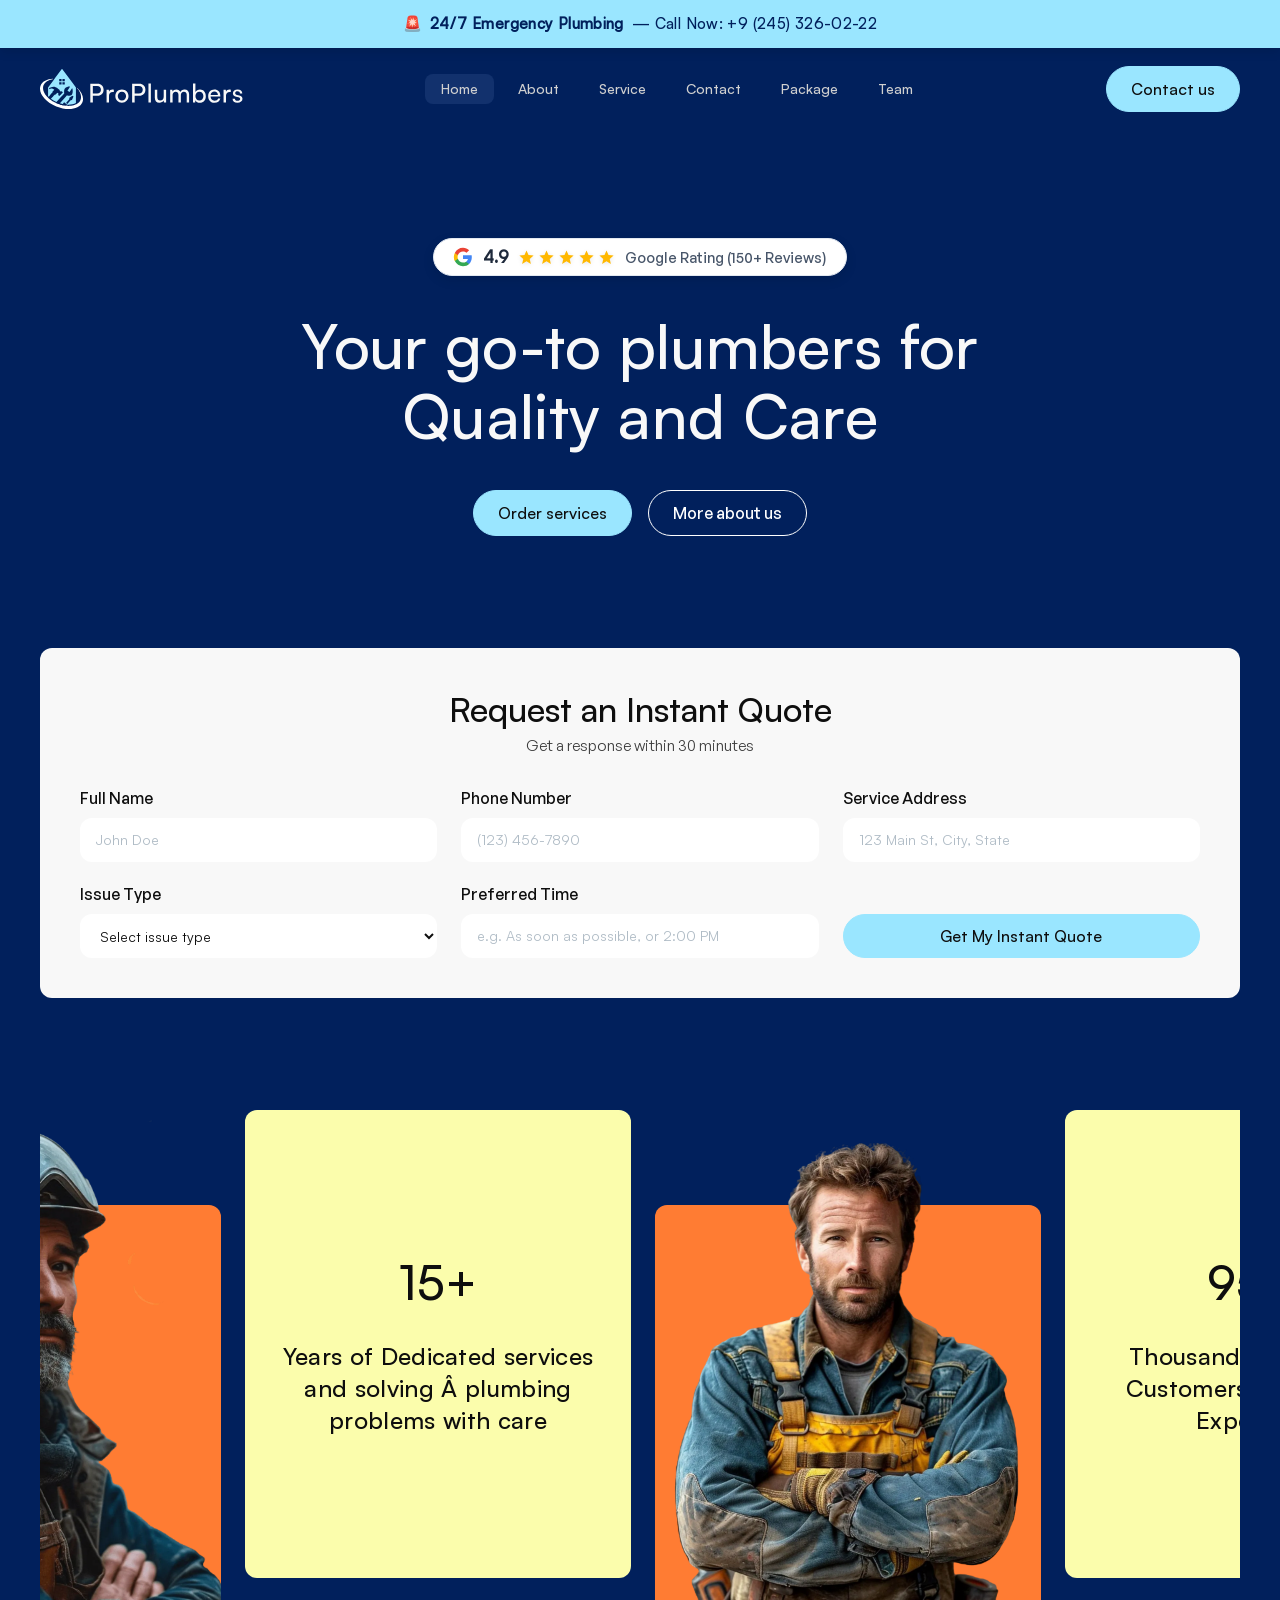
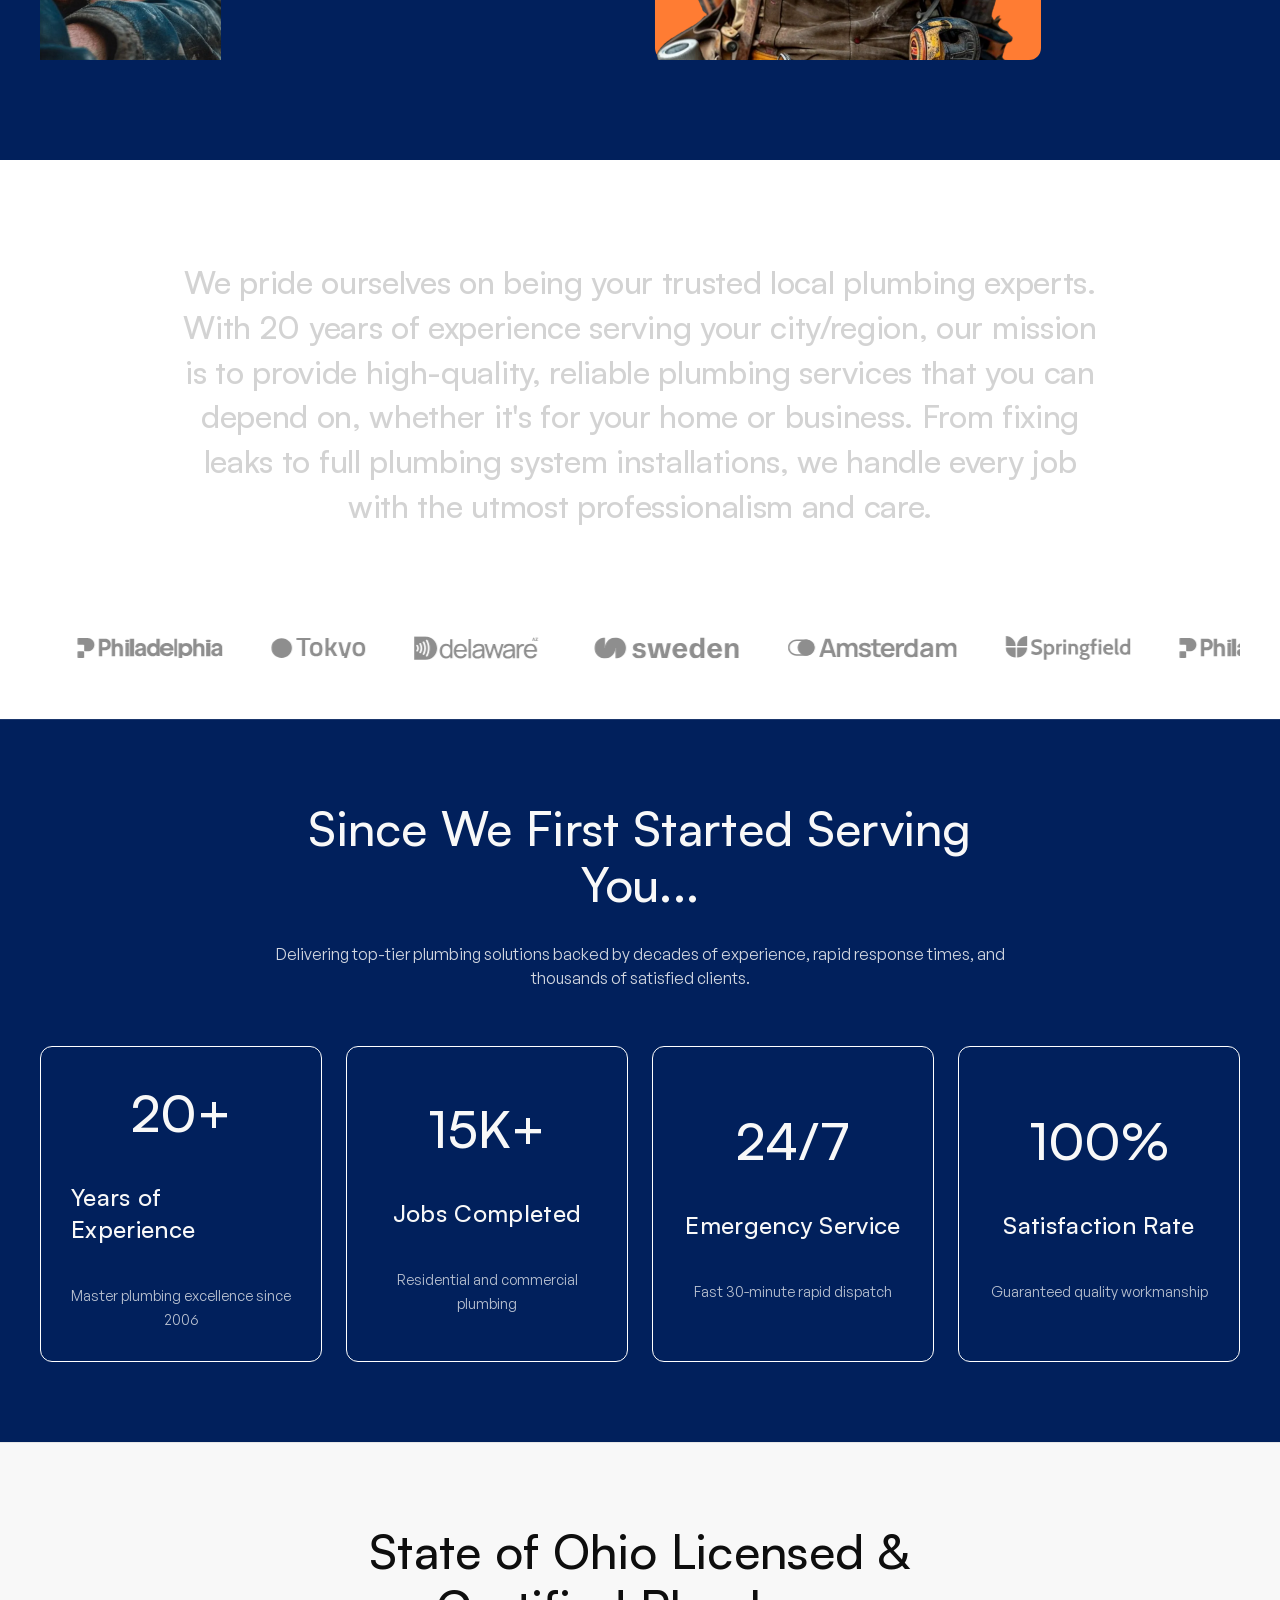
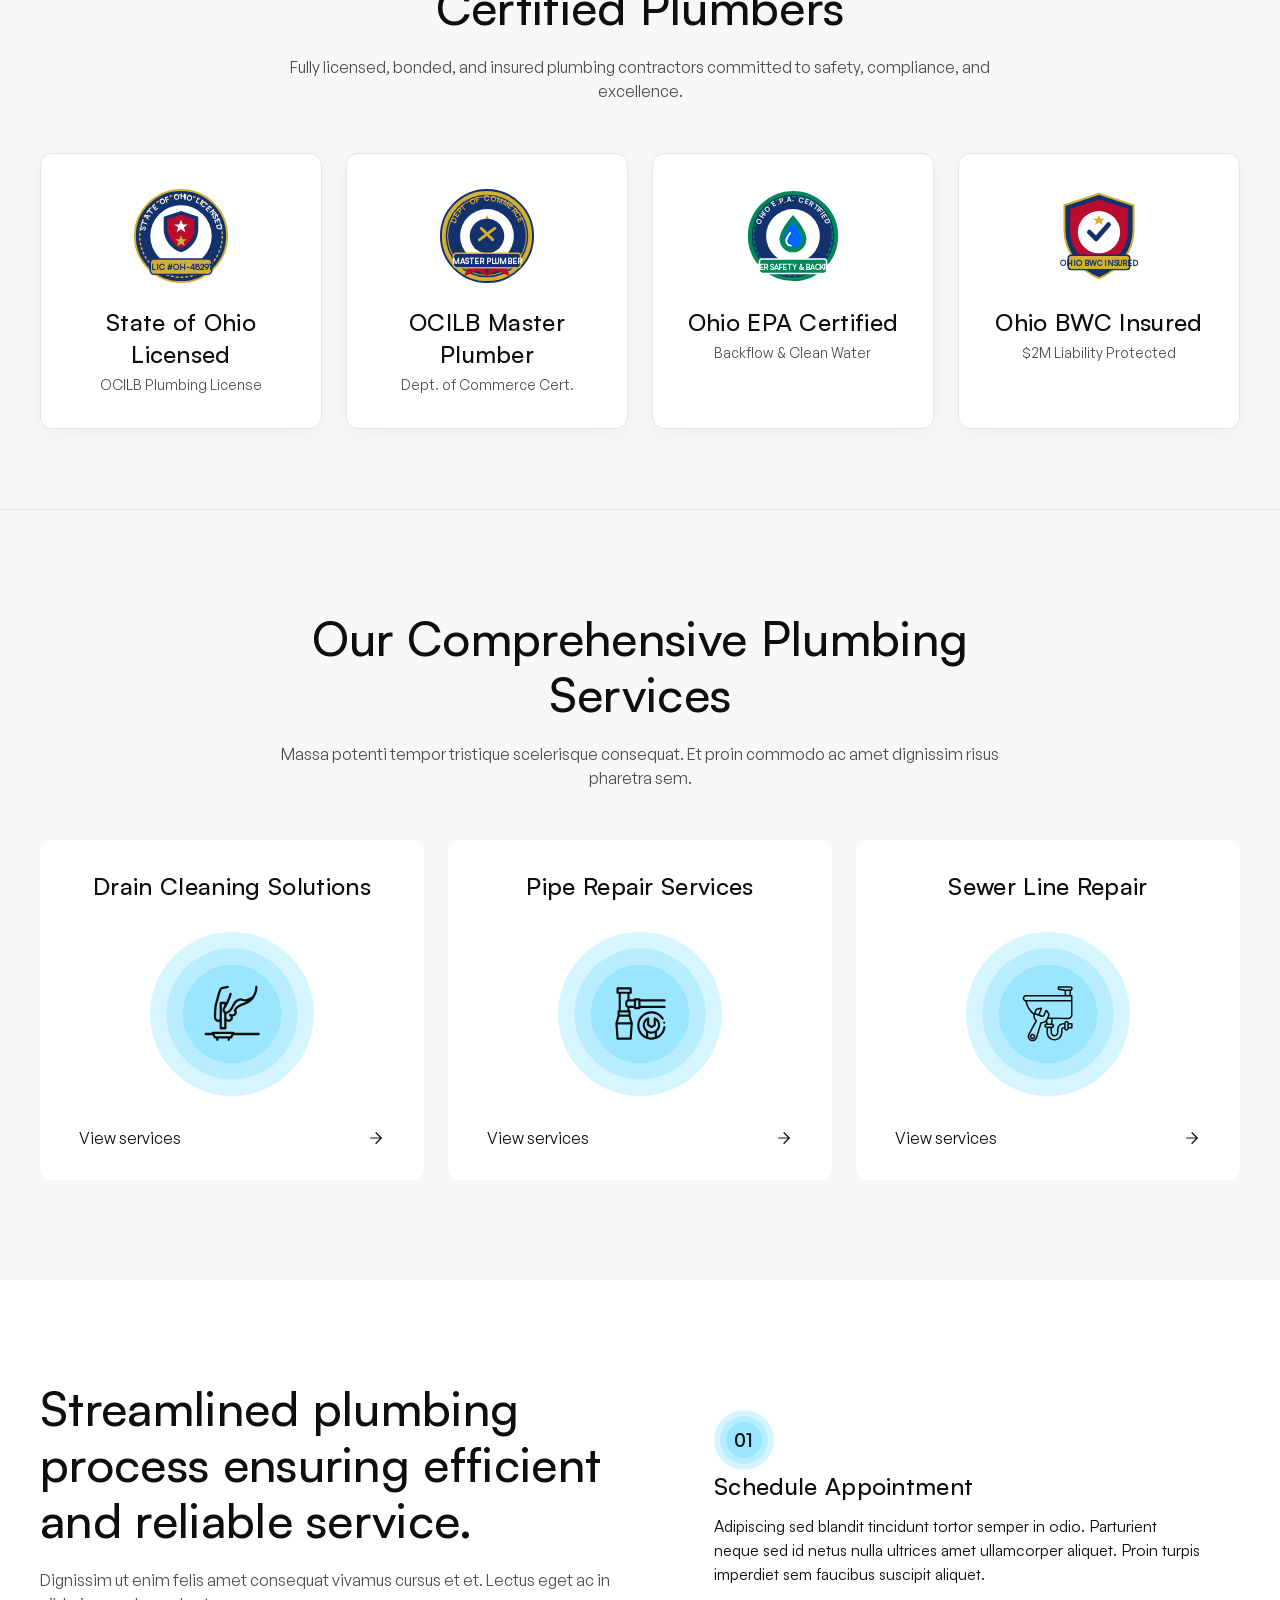
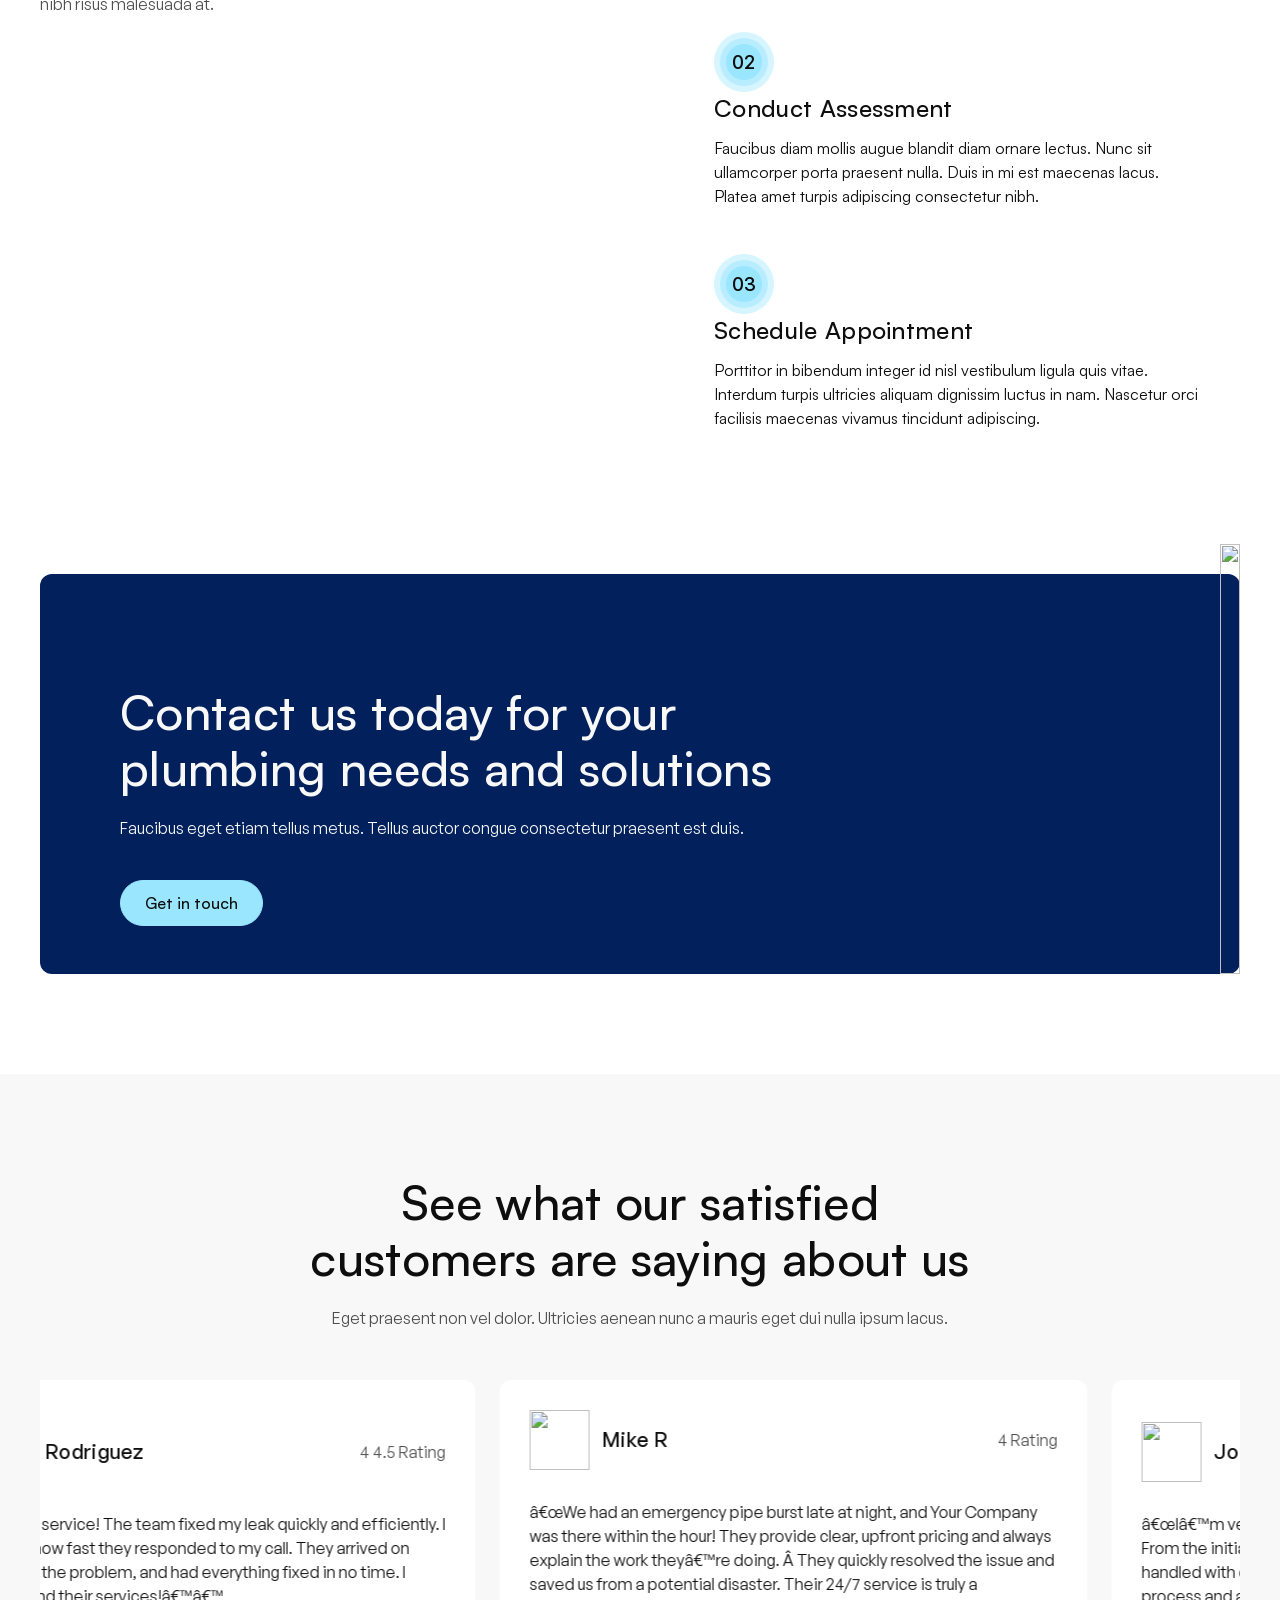
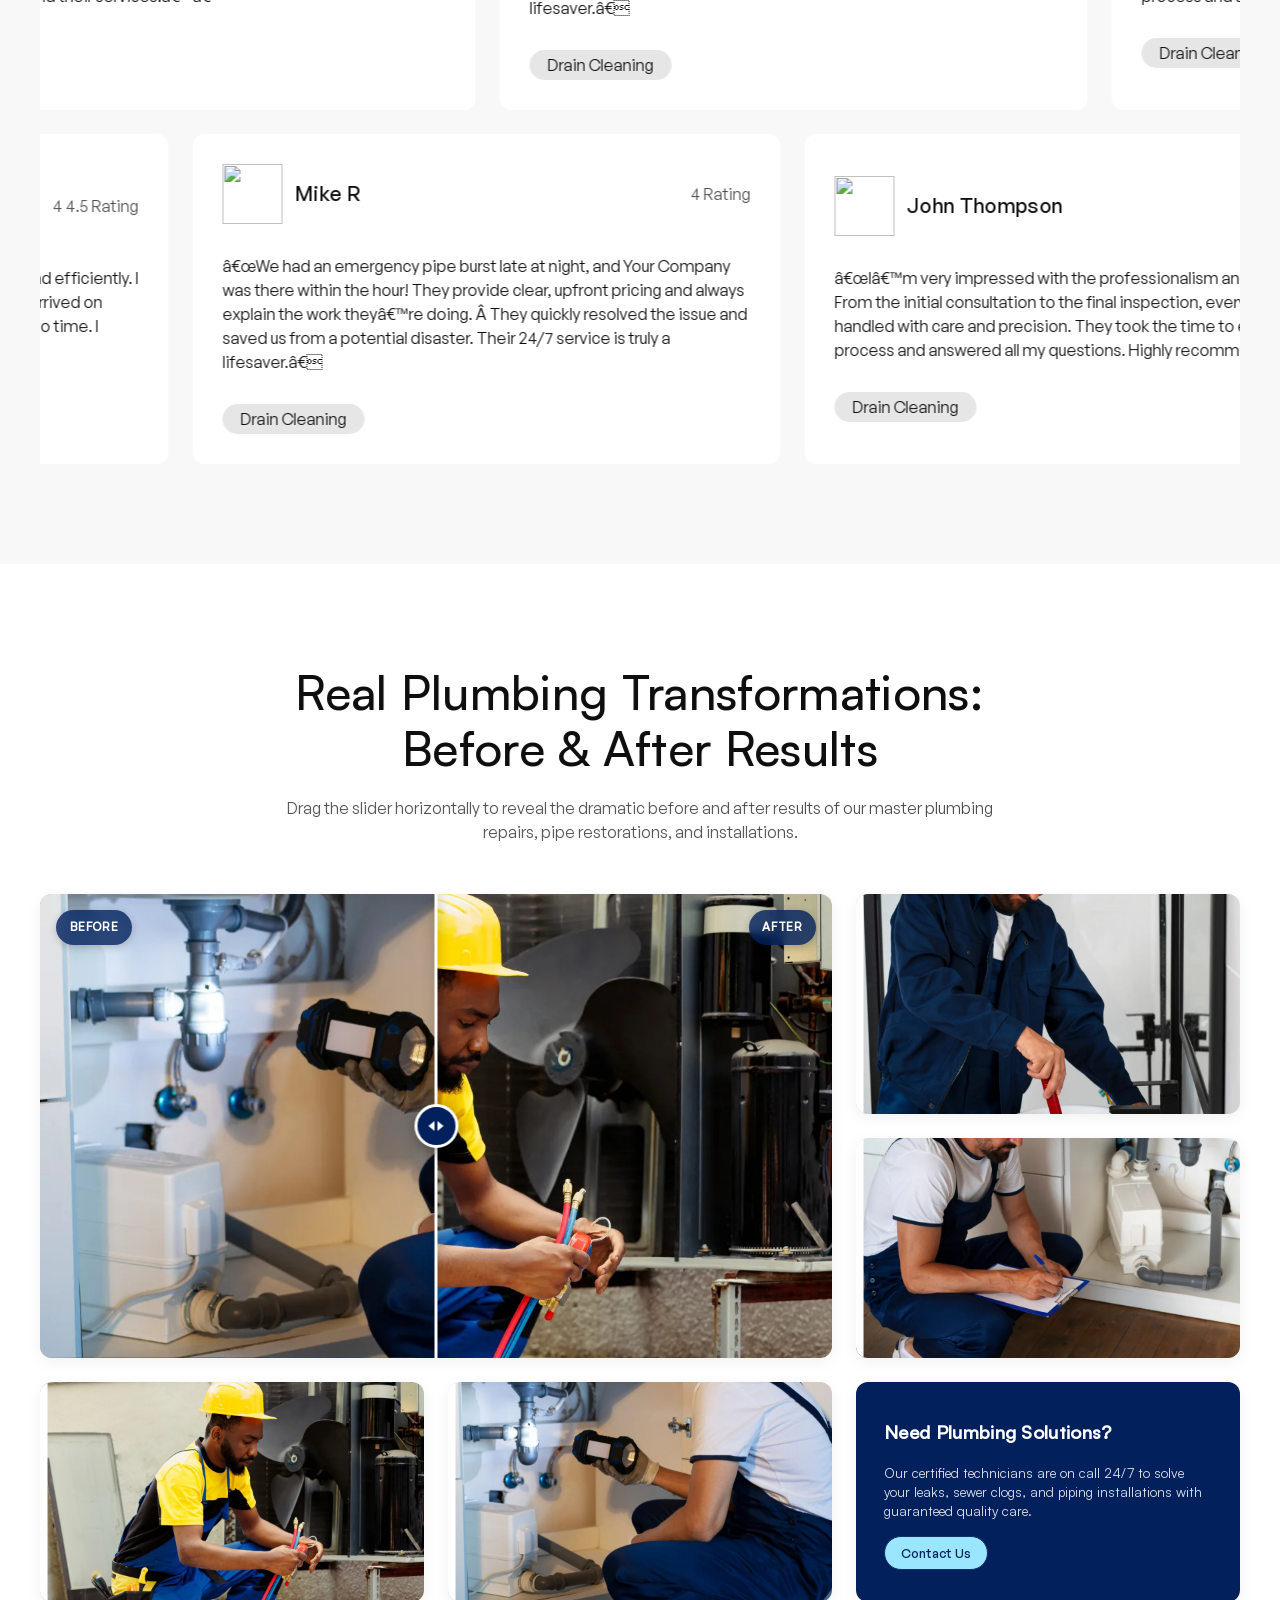
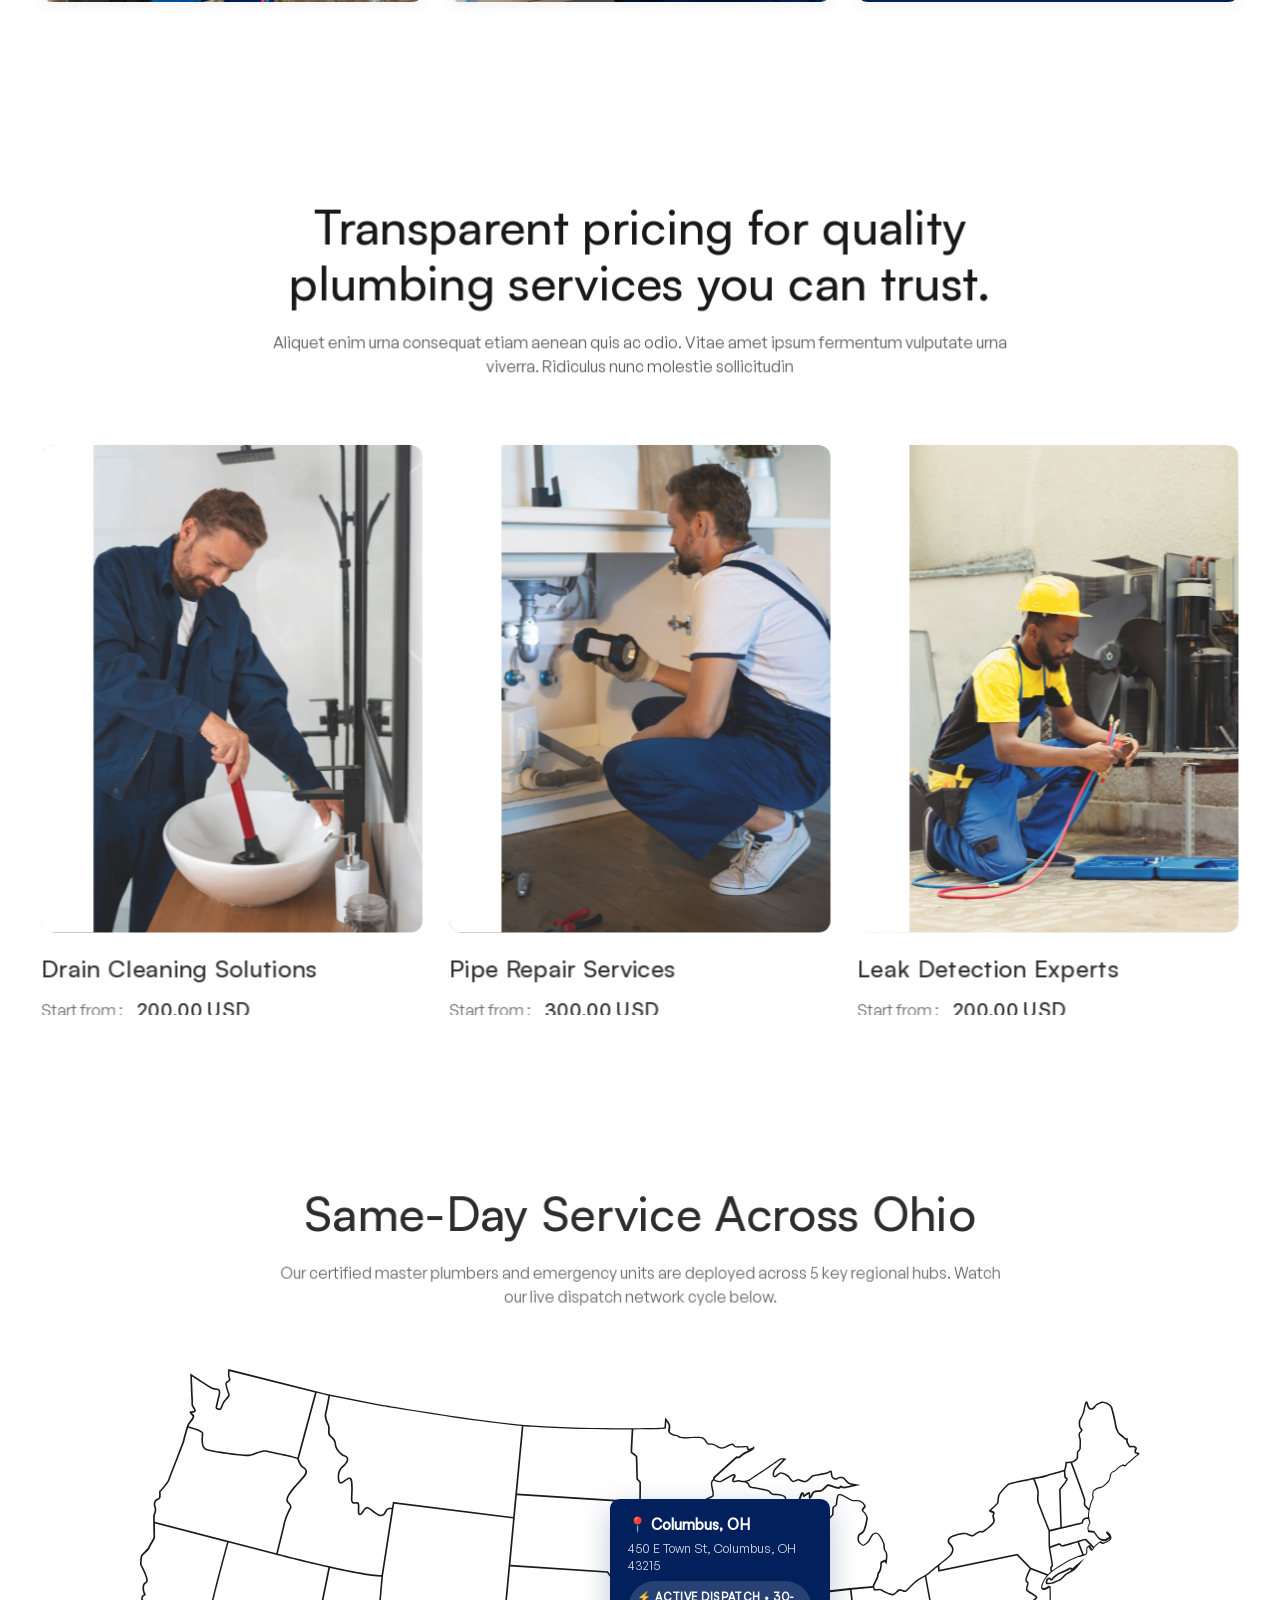
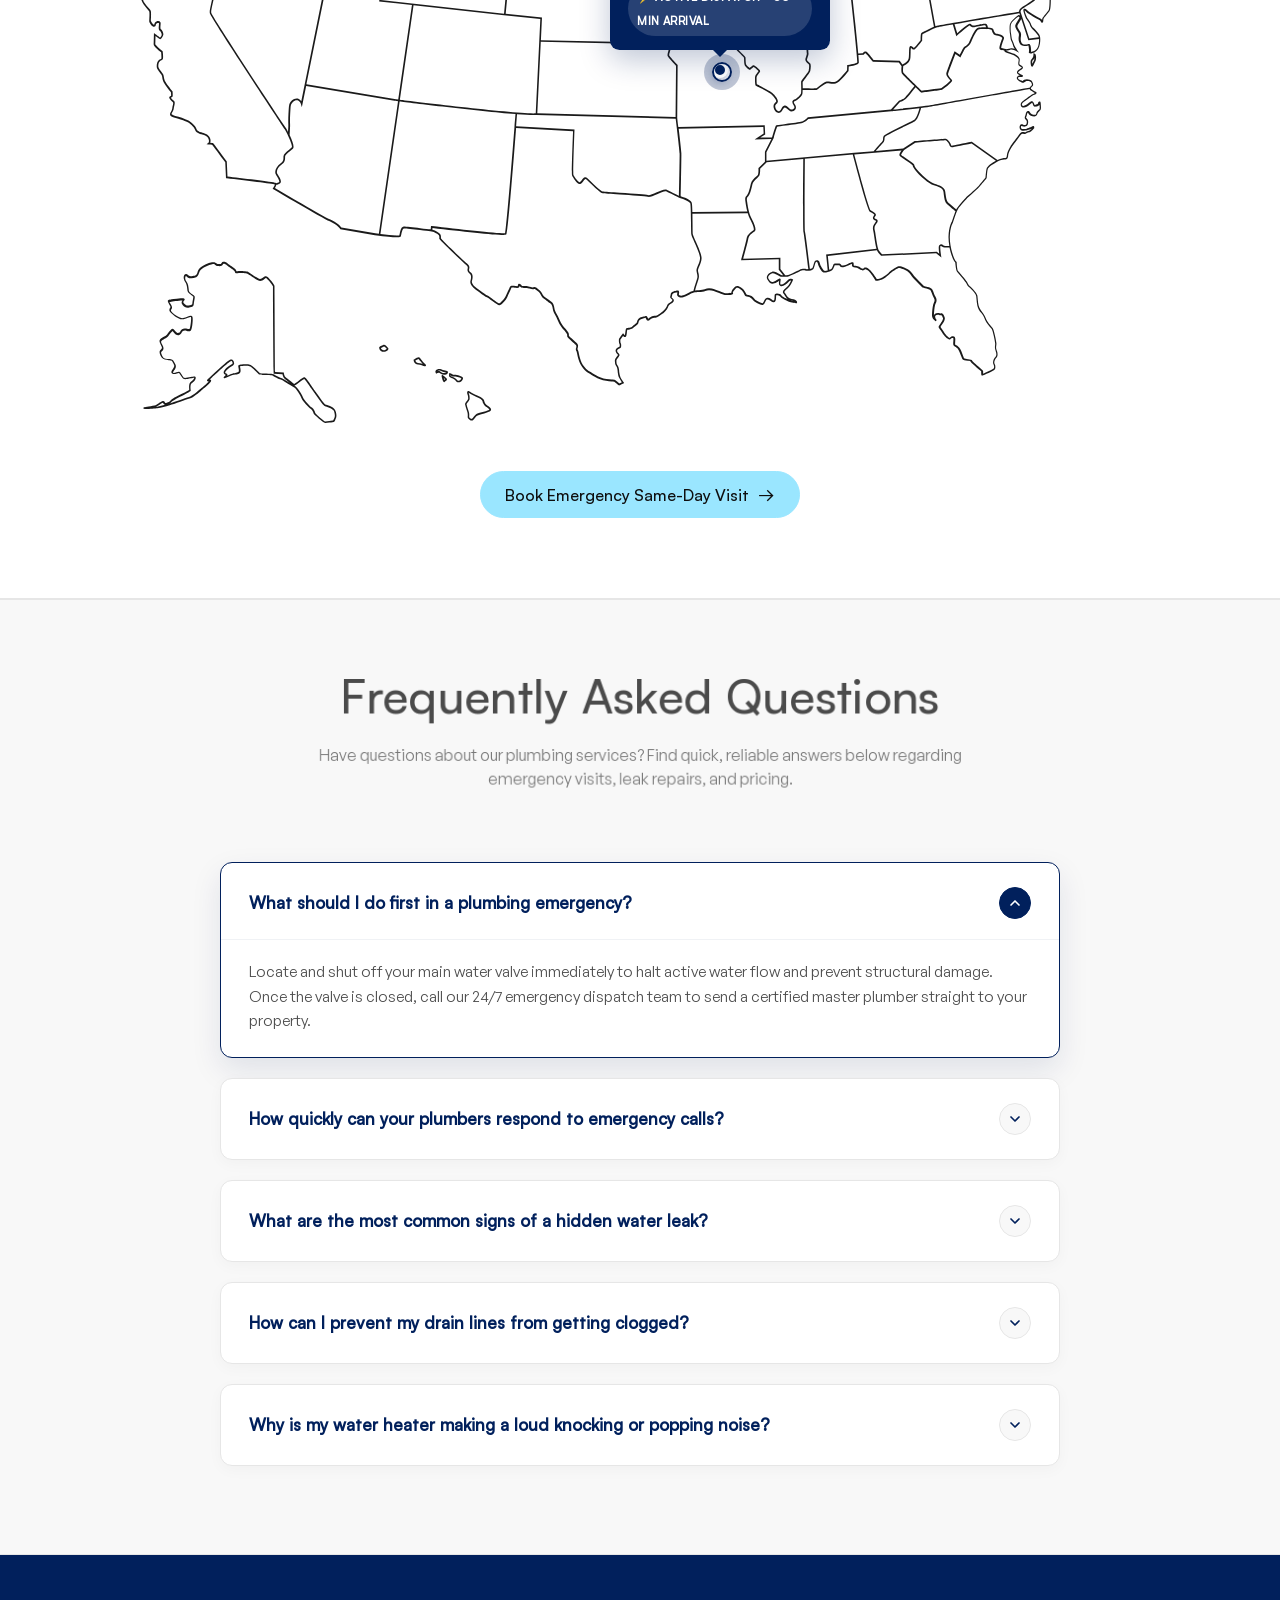
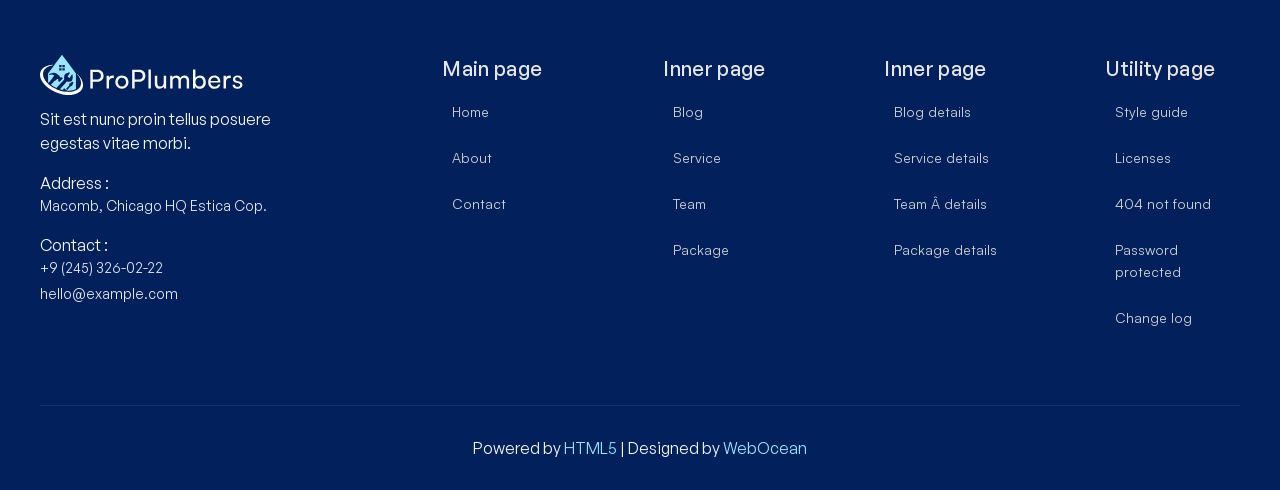
==== commit 99dd2b32: "Update counter section cards to transparent background with white stroke" ====
--- a/index.html
+++ b/index.html
@@ -887,7 +887,7 @@
                     <div class="service-collection-list grid-4-row">
                         <!-- Stat Card 1 -->
                         <div class="service-card"
-                            style="background-color: rgba(255, 255, 255, 0.06); border: 1px solid rgba(255, 255, 255, 0.15); backdrop-filter: blur(8px);">
+                            style="background-color: transparent; border: 1px solid #ffffff;">
                             <h1 class="heading-style-h1 light" style="margin-bottom: 0.25rem; font-size: 3.25rem;">
                                 <span class="counter-value" data-target="20" data-suffix="+">0+</span>
                             </h1>
@@ -899,7 +899,7 @@
 
                         <!-- Stat Card 2 -->
                         <div class="service-card"
-                            style="background-color: rgba(255, 255, 255, 0.06); border: 1px solid rgba(255, 255, 255, 0.15); backdrop-filter: blur(8px);">
+                            style="background-color: transparent; border: 1px solid #ffffff;">
                             <h1 class="heading-style-h1 light" style="margin-bottom: 0.25rem; font-size: 3.25rem;">
                                 <span class="counter-value" data-target="15" data-suffix="K+">0K+</span>
                             </h1>
@@ -911,7 +911,7 @@
 
                         <!-- Stat Card 3 -->
                         <div class="service-card"
-                            style="background-color: rgba(255, 255, 255, 0.06); border: 1px solid rgba(255, 255, 255, 0.15); backdrop-filter: blur(8px);">
+                            style="background-color: transparent; border: 1px solid #ffffff;">
                             <h1 class="heading-style-h1 light" style="margin-bottom: 0.25rem; font-size: 3.25rem;">
                                 <span class="counter-value" data-target="24" data-suffix="/7">0/7</span>
                             </h1>
@@ -923,7 +923,7 @@
 
                         <!-- Stat Card 4 -->
                         <div class="service-card"
-                            style="background-color: rgba(255, 255, 255, 0.06); border: 1px solid rgba(255, 255, 255, 0.15); backdrop-filter: blur(8px);">
+                            style="background-color: transparent; border: 1px solid #ffffff;">
                             <h1 class="heading-style-h1 light" style="margin-bottom: 0.25rem; font-size: 3.25rem;">
                                 <span class="counter-value" data-target="100" data-suffix="%">0%</span>
                             </h1>
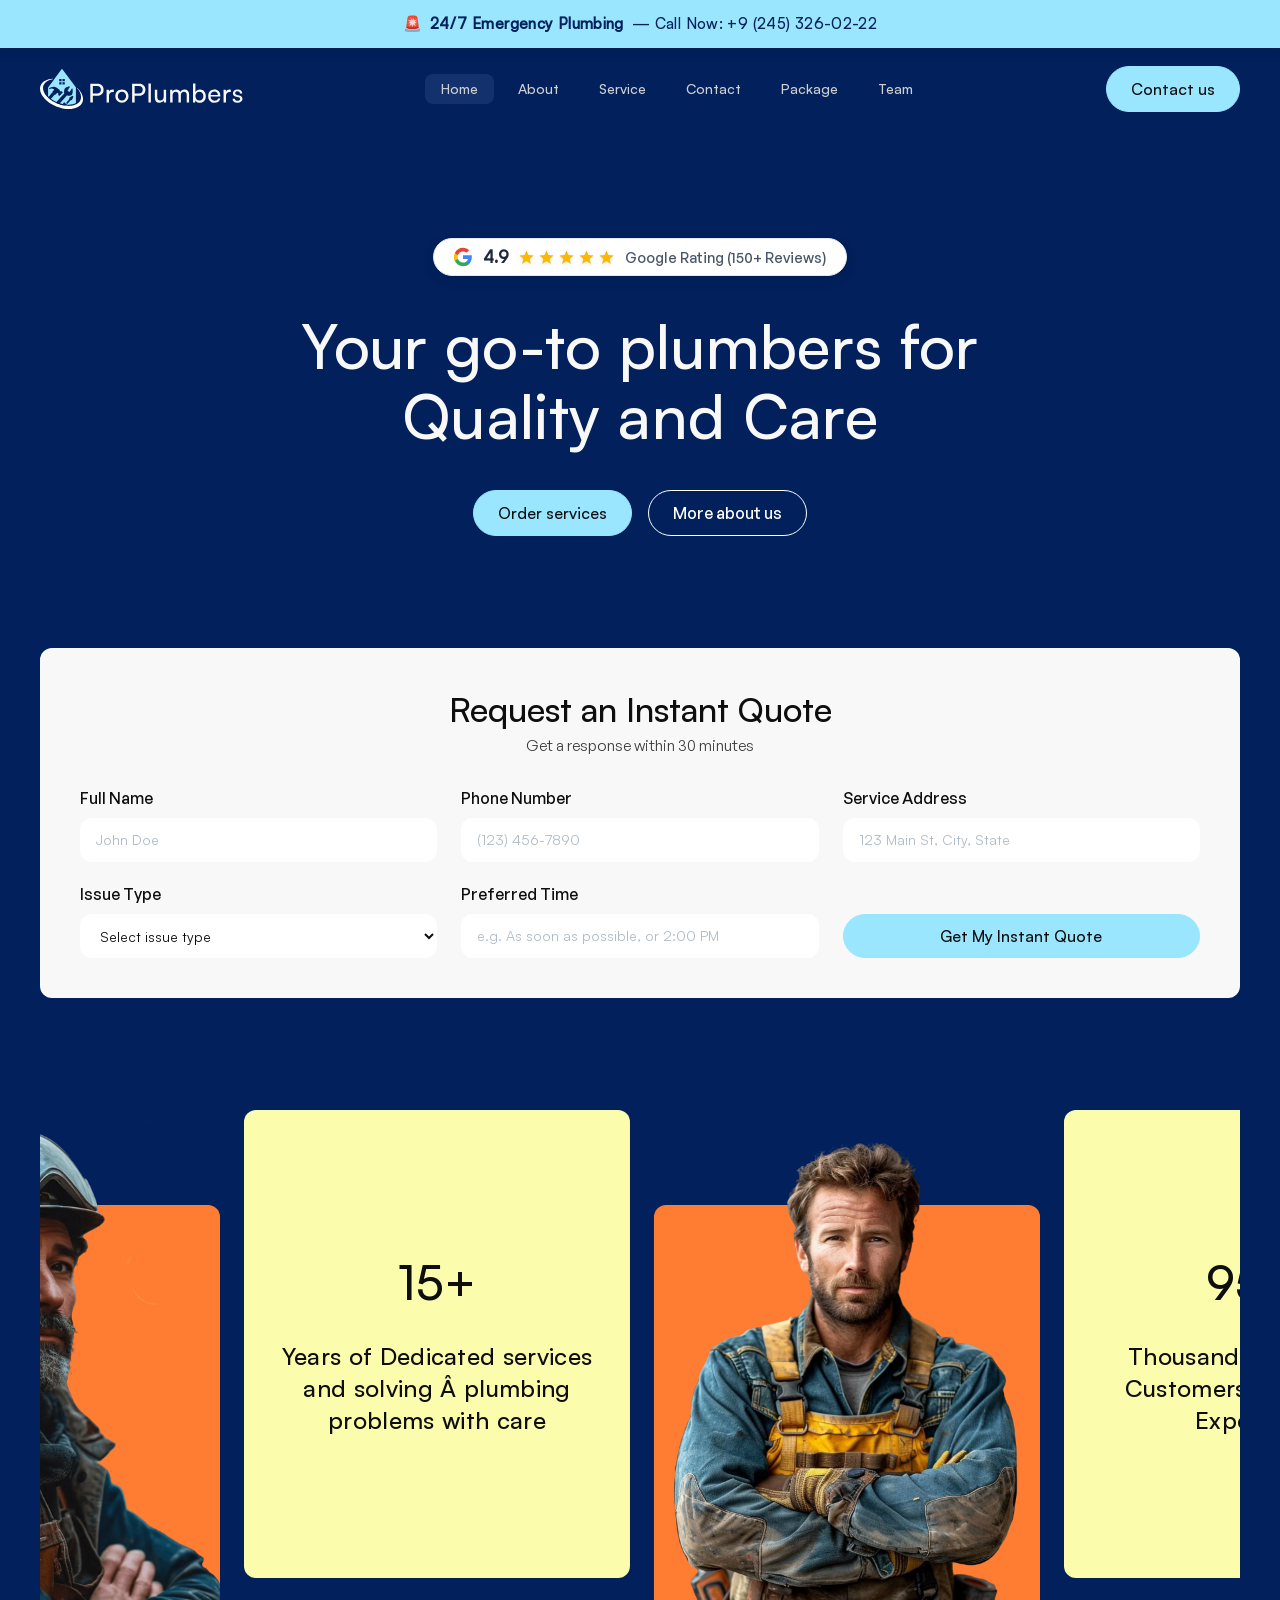
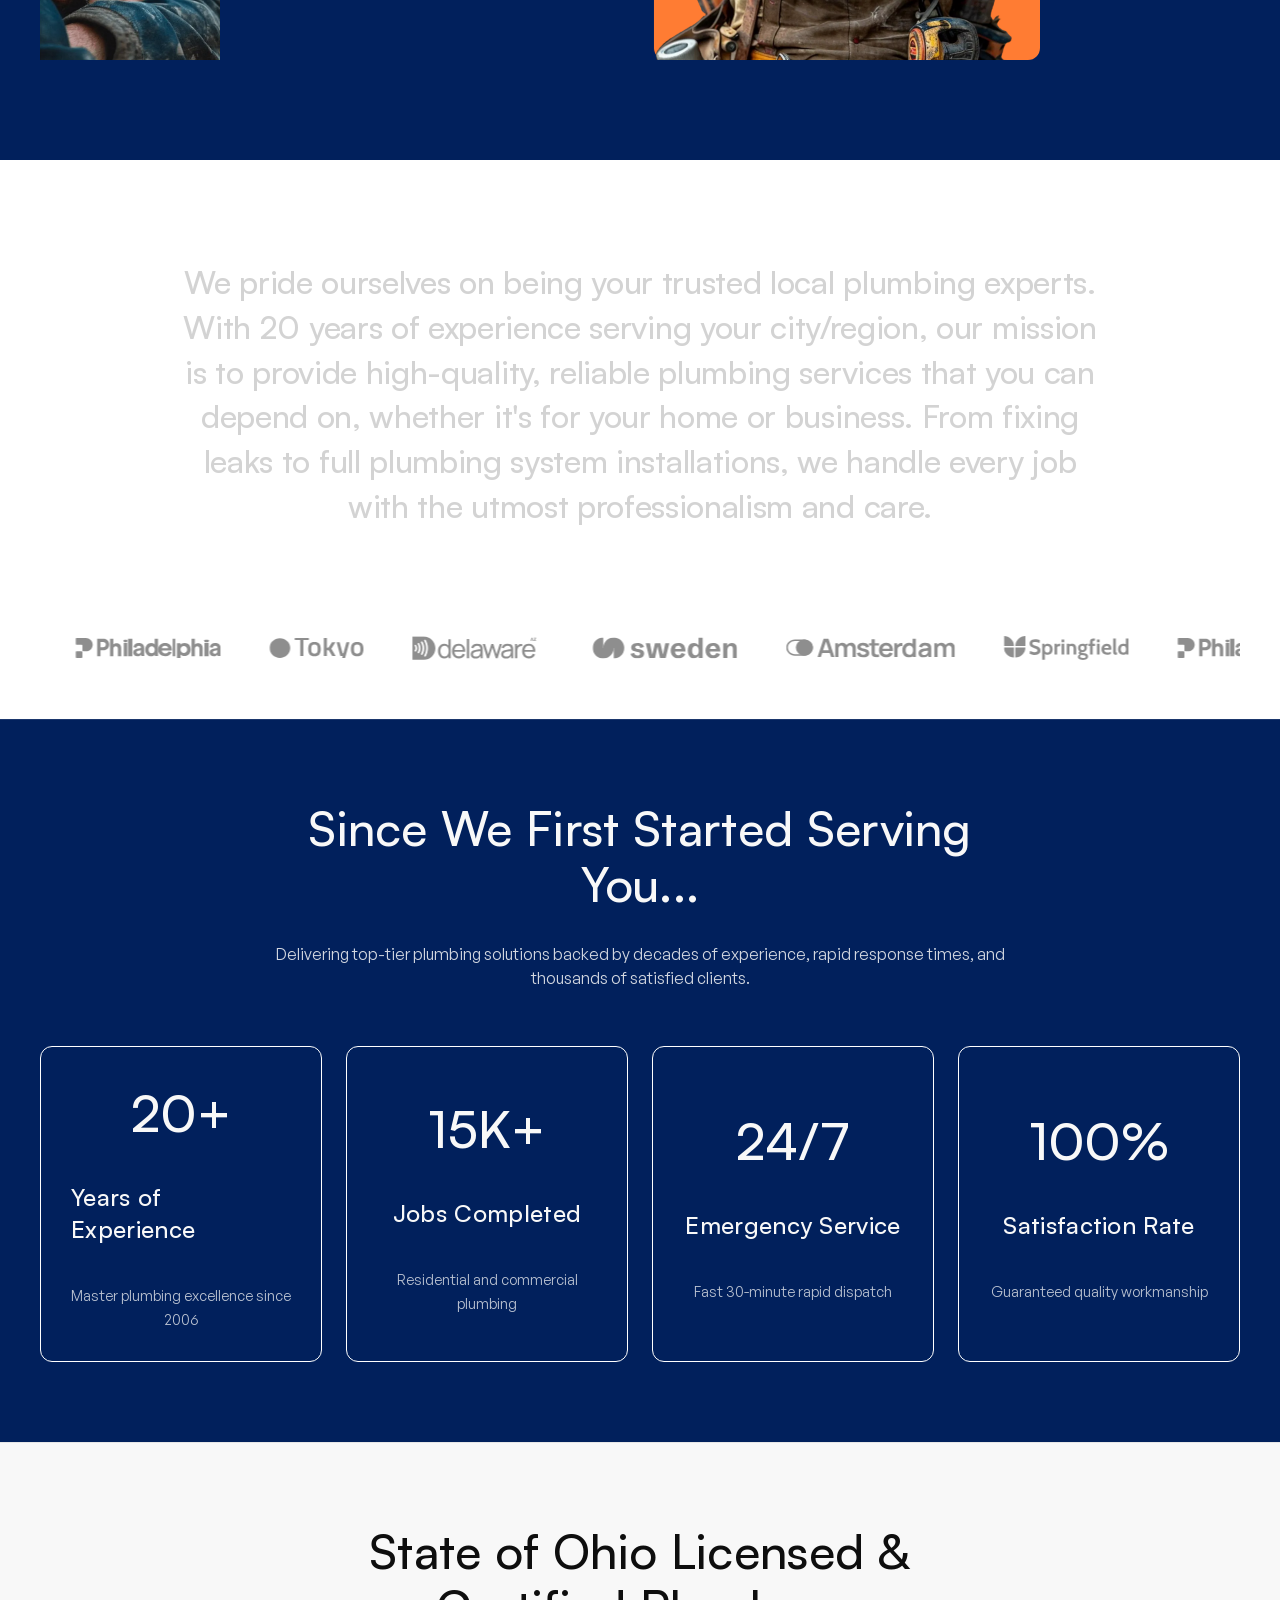
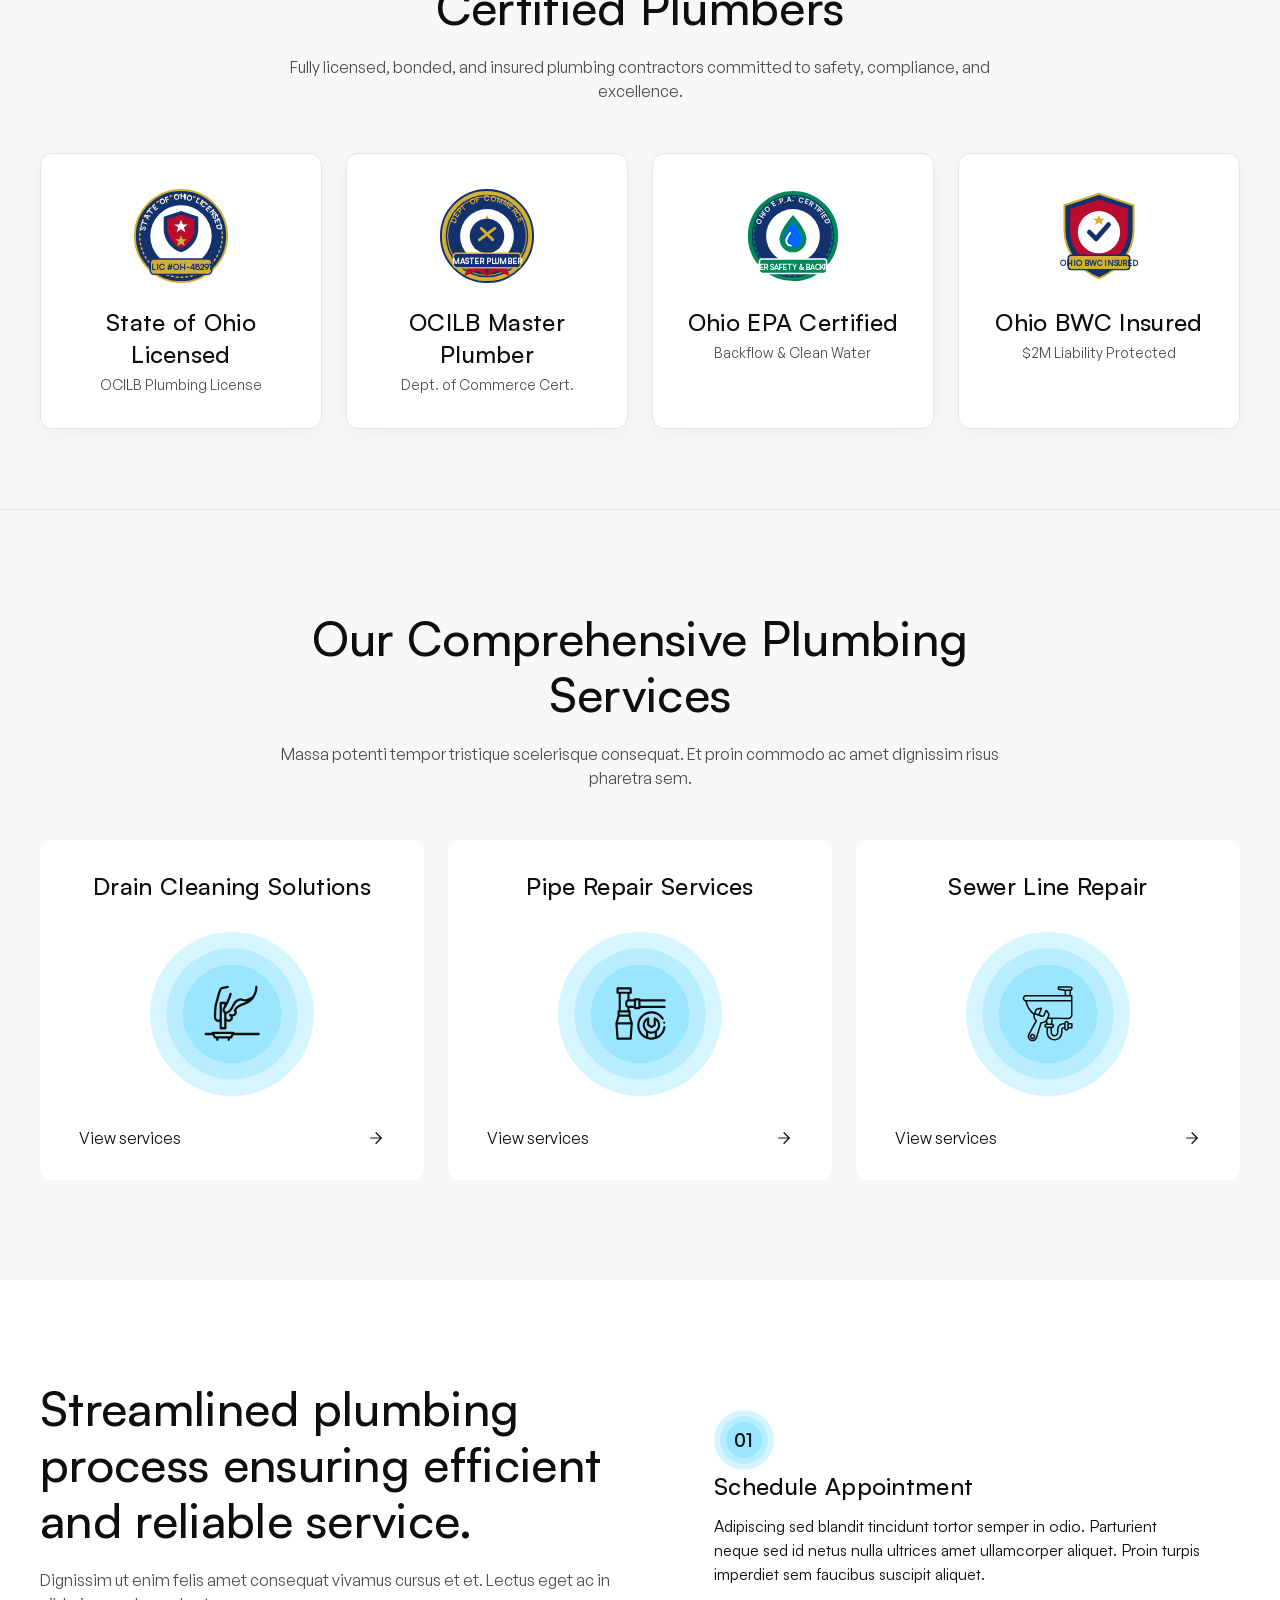
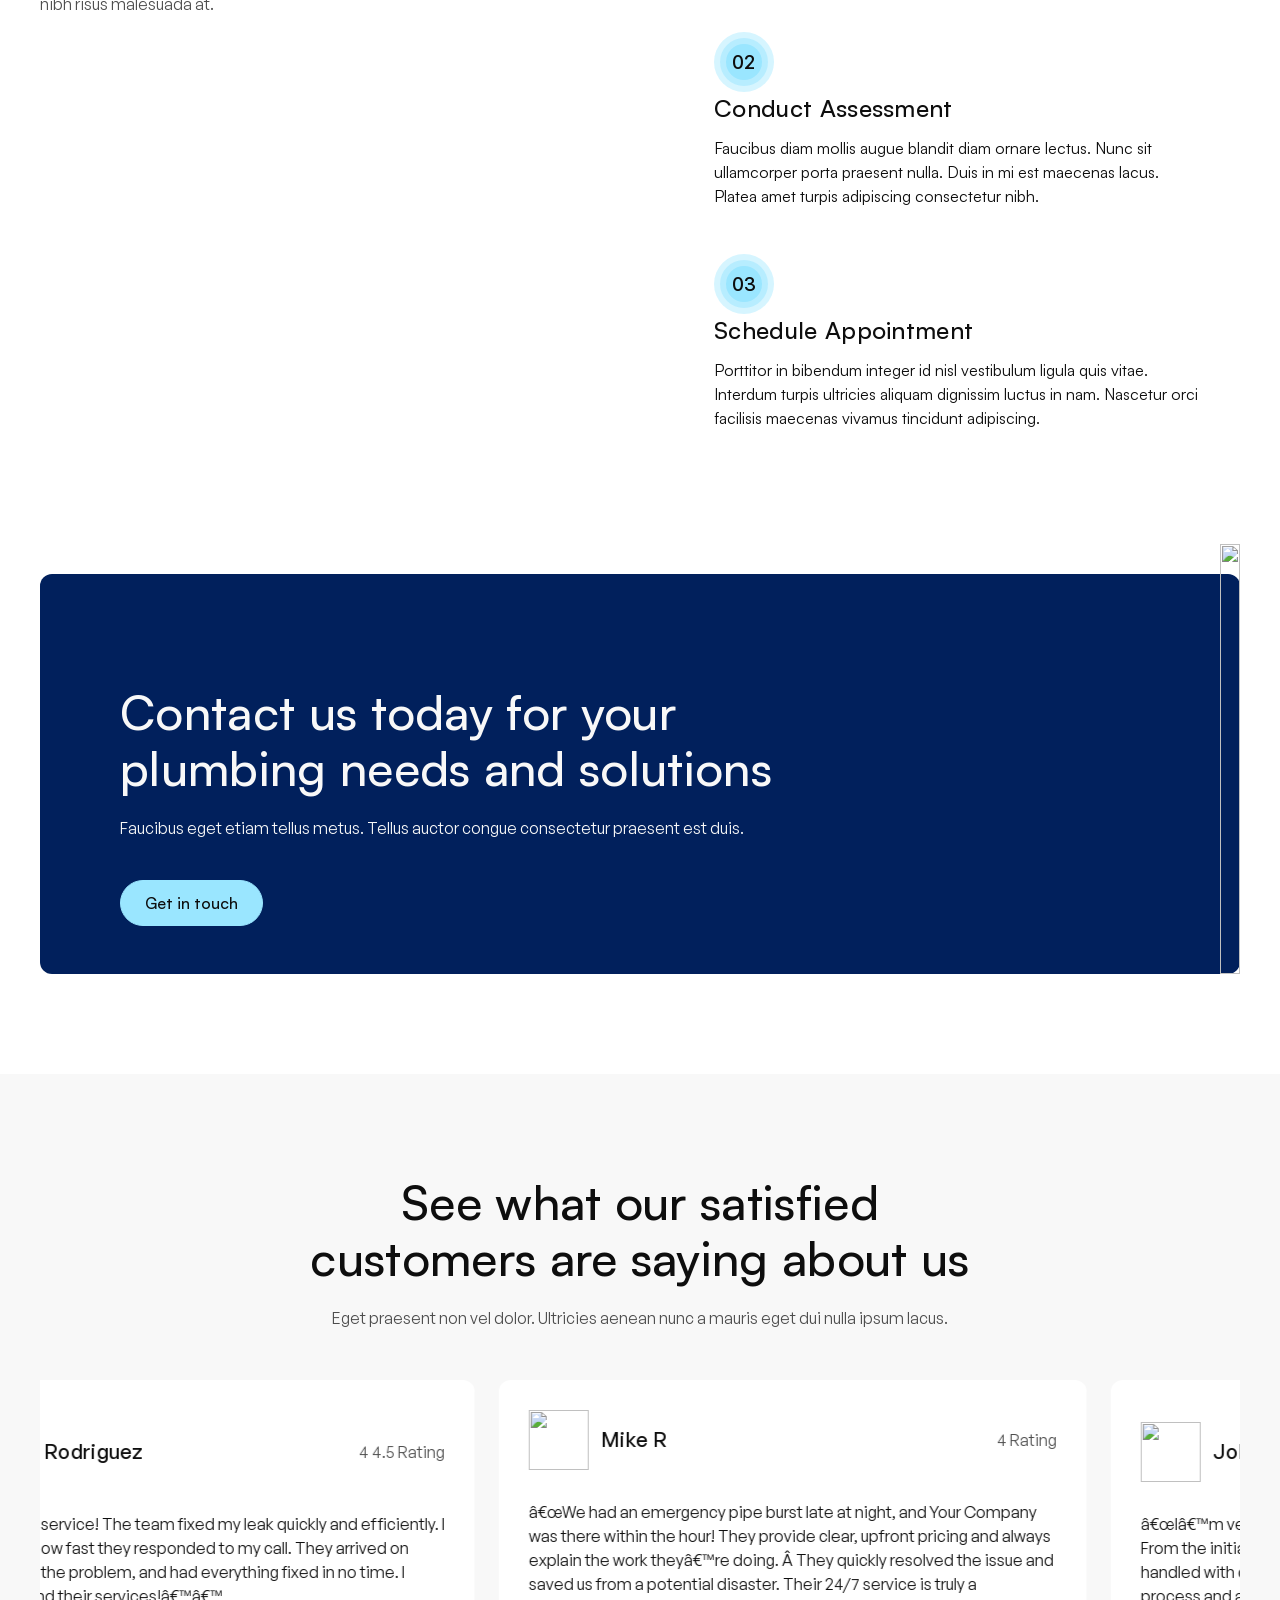
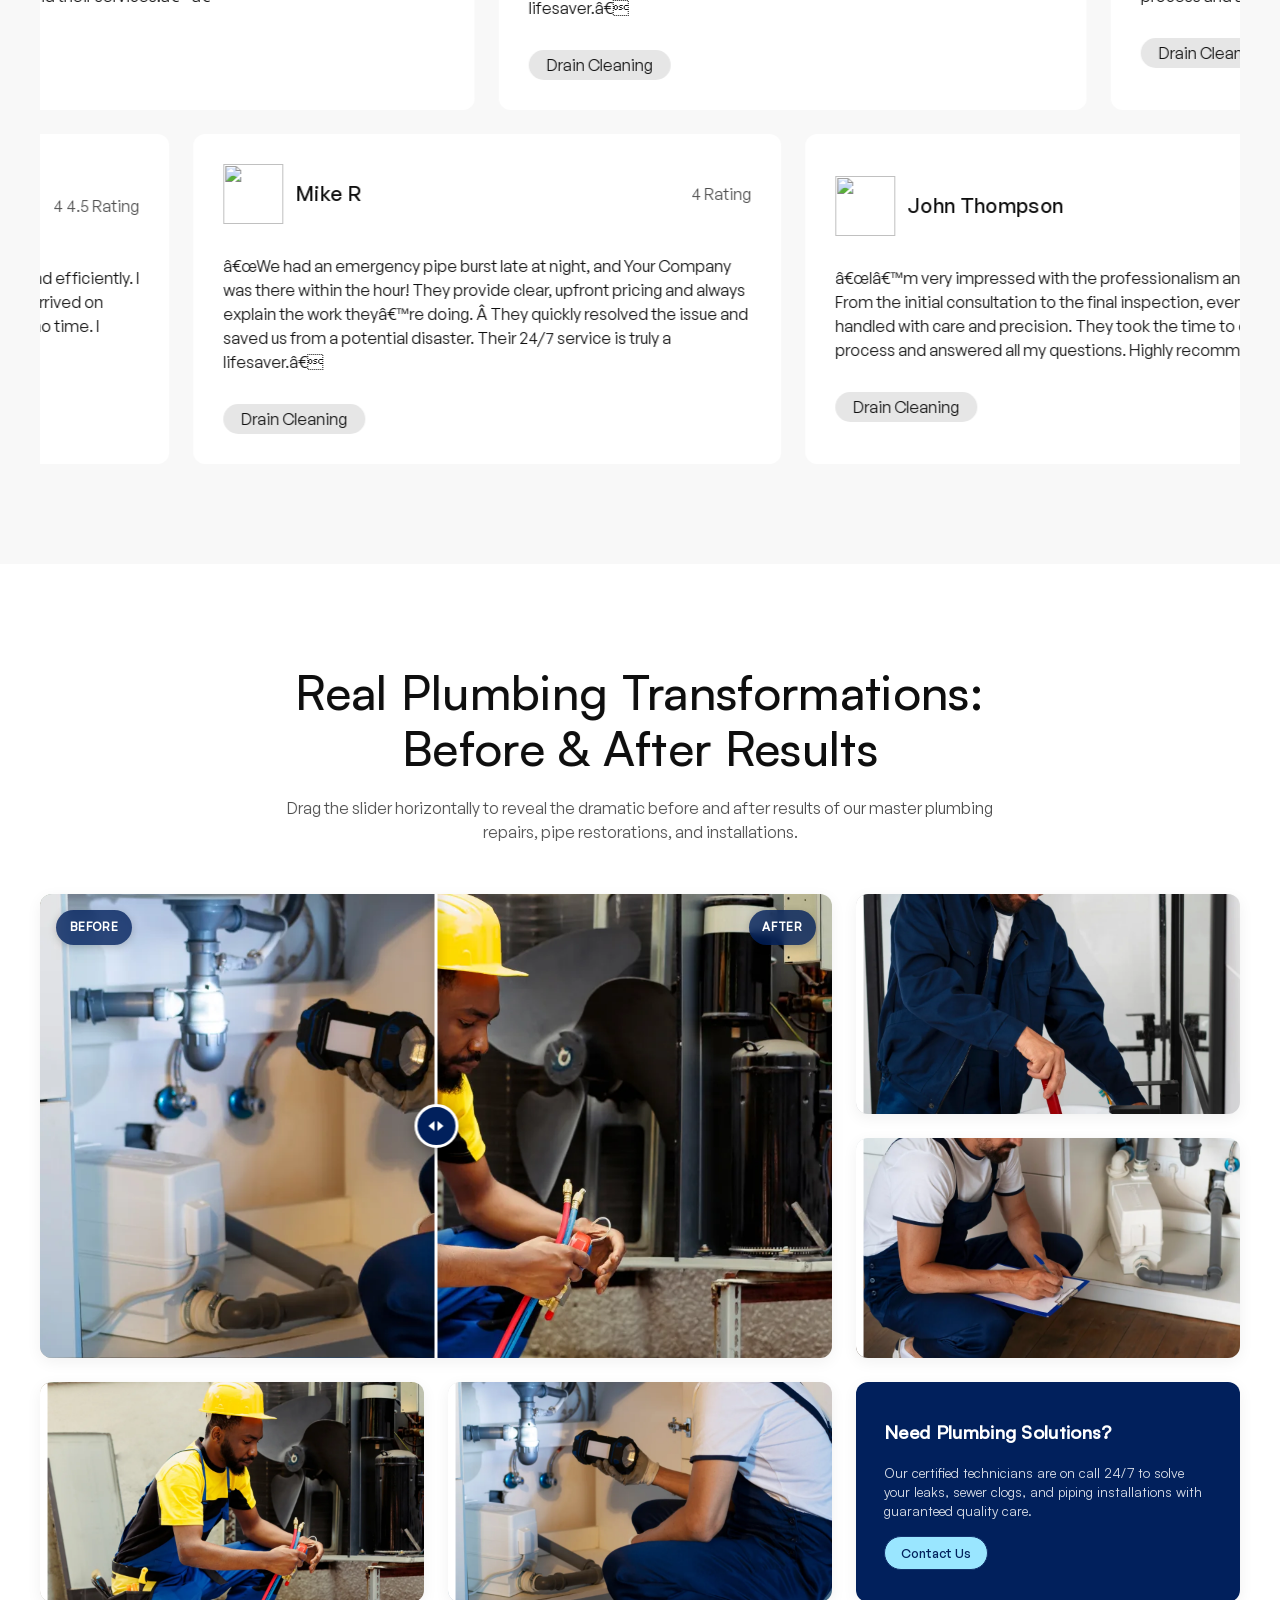
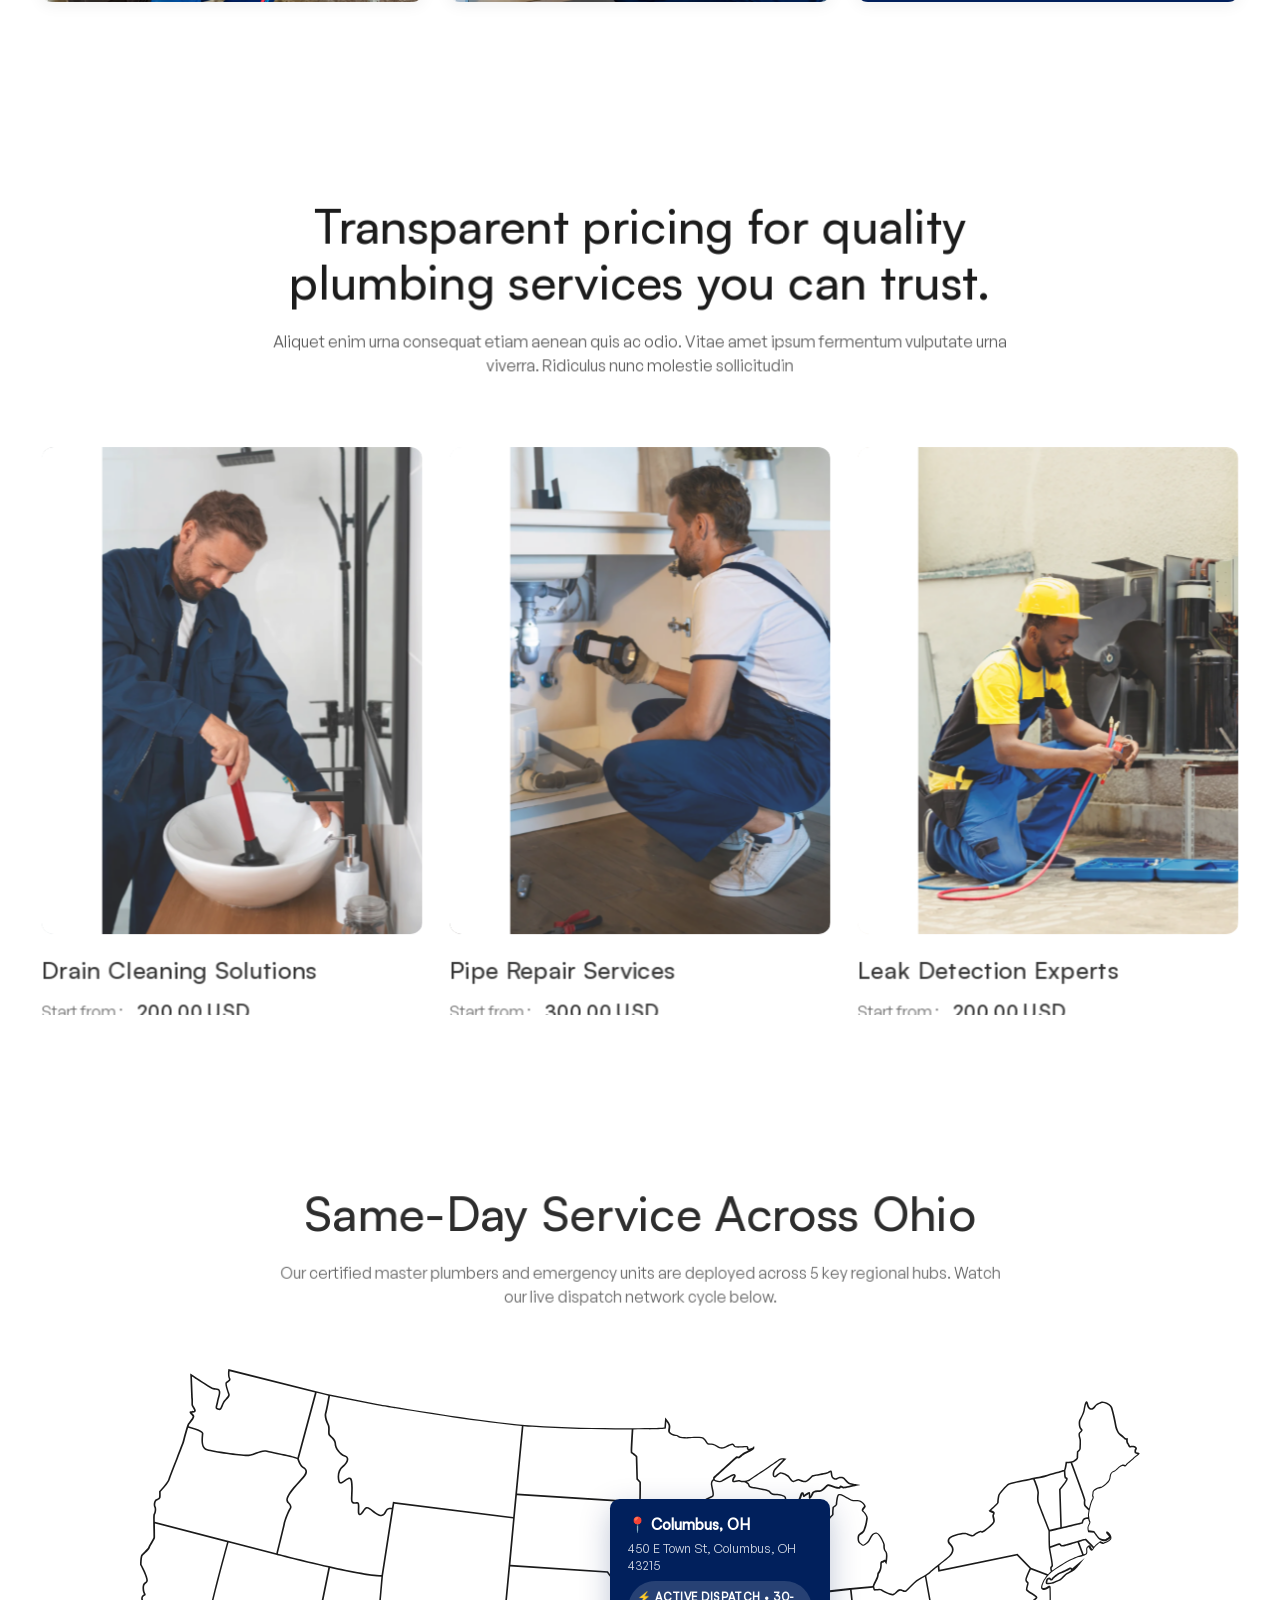
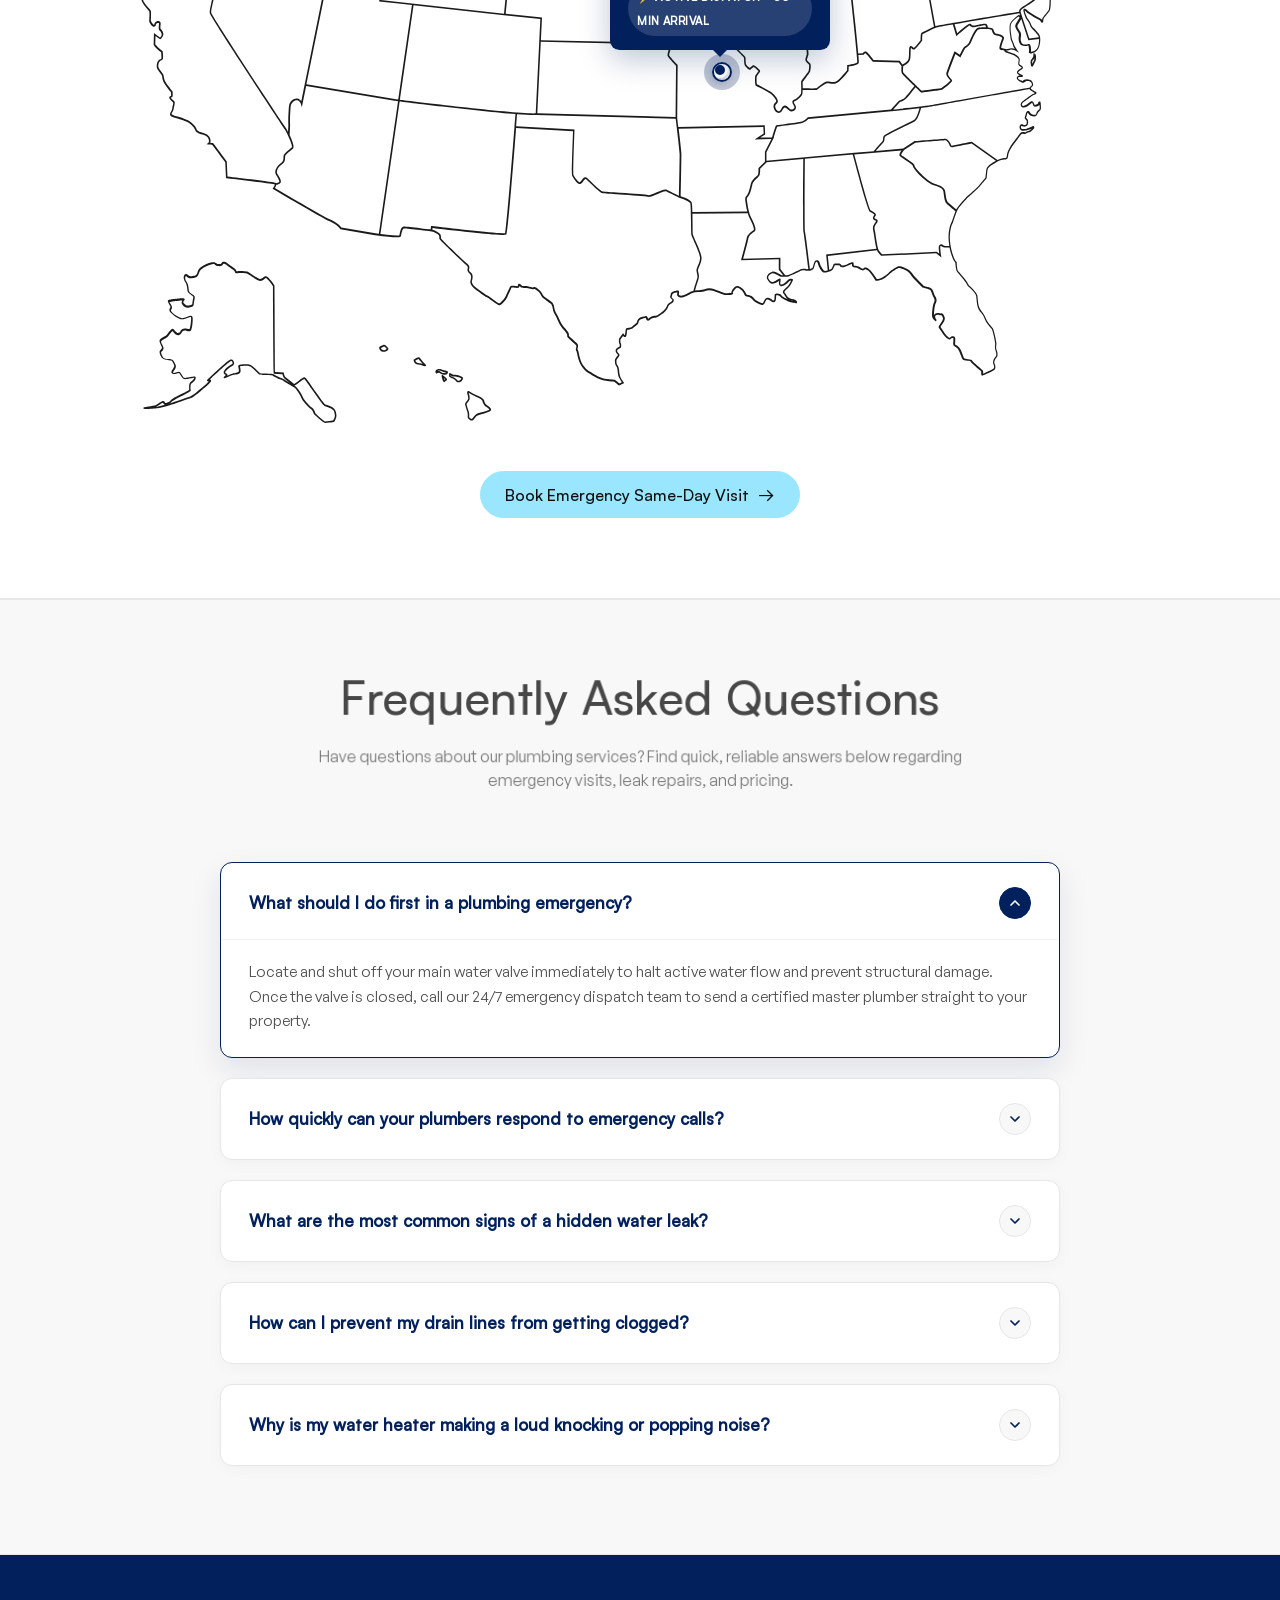
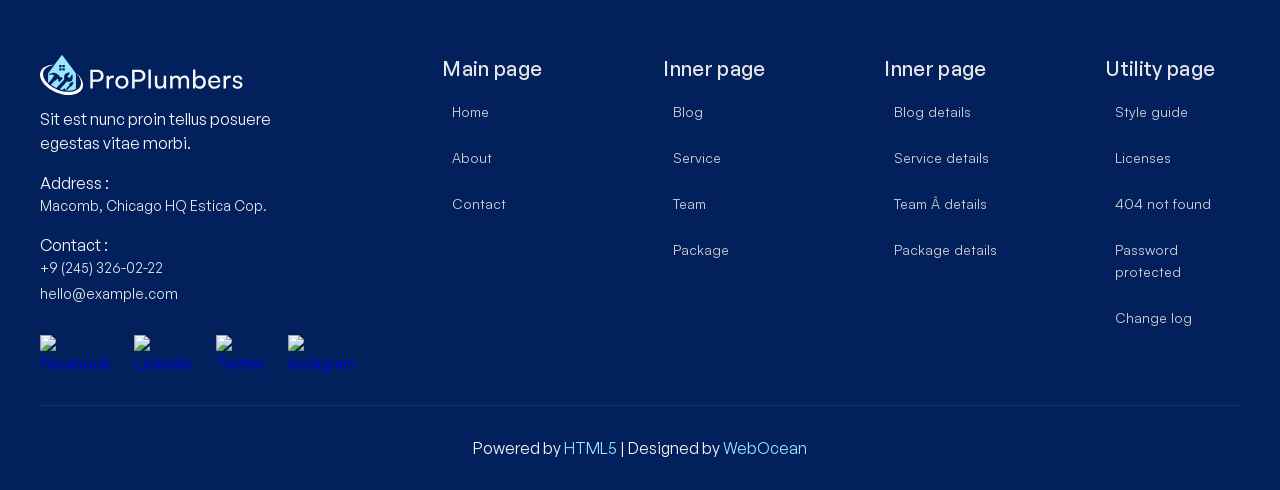
==== commit cdbef3f3: "Remove hover movement and shadow effects from official company badge cards" ====
--- a/index.html
+++ b/index.html
@@ -808,12 +808,11 @@
                             gap: 1.25rem;
                             box-shadow: 0 4px 20px rgba(0, 0, 0, 0.04);
                             border: 1px solid var(--neutral--white-300);
-                            transition: transform 0.3s ease, box-shadow 0.3s ease;
                         }
 
                         .ohio-official-badge-card:hover {
-                            transform: translateY(-4px);
-                            box-shadow: 0 12px 30px rgba(18, 49, 109, 0.12);
+                            transform: none;
+                            box-shadow: 0 4px 20px rgba(0, 0, 0, 0.04);
                         }
 
                         .ohio-seal-wrapper {
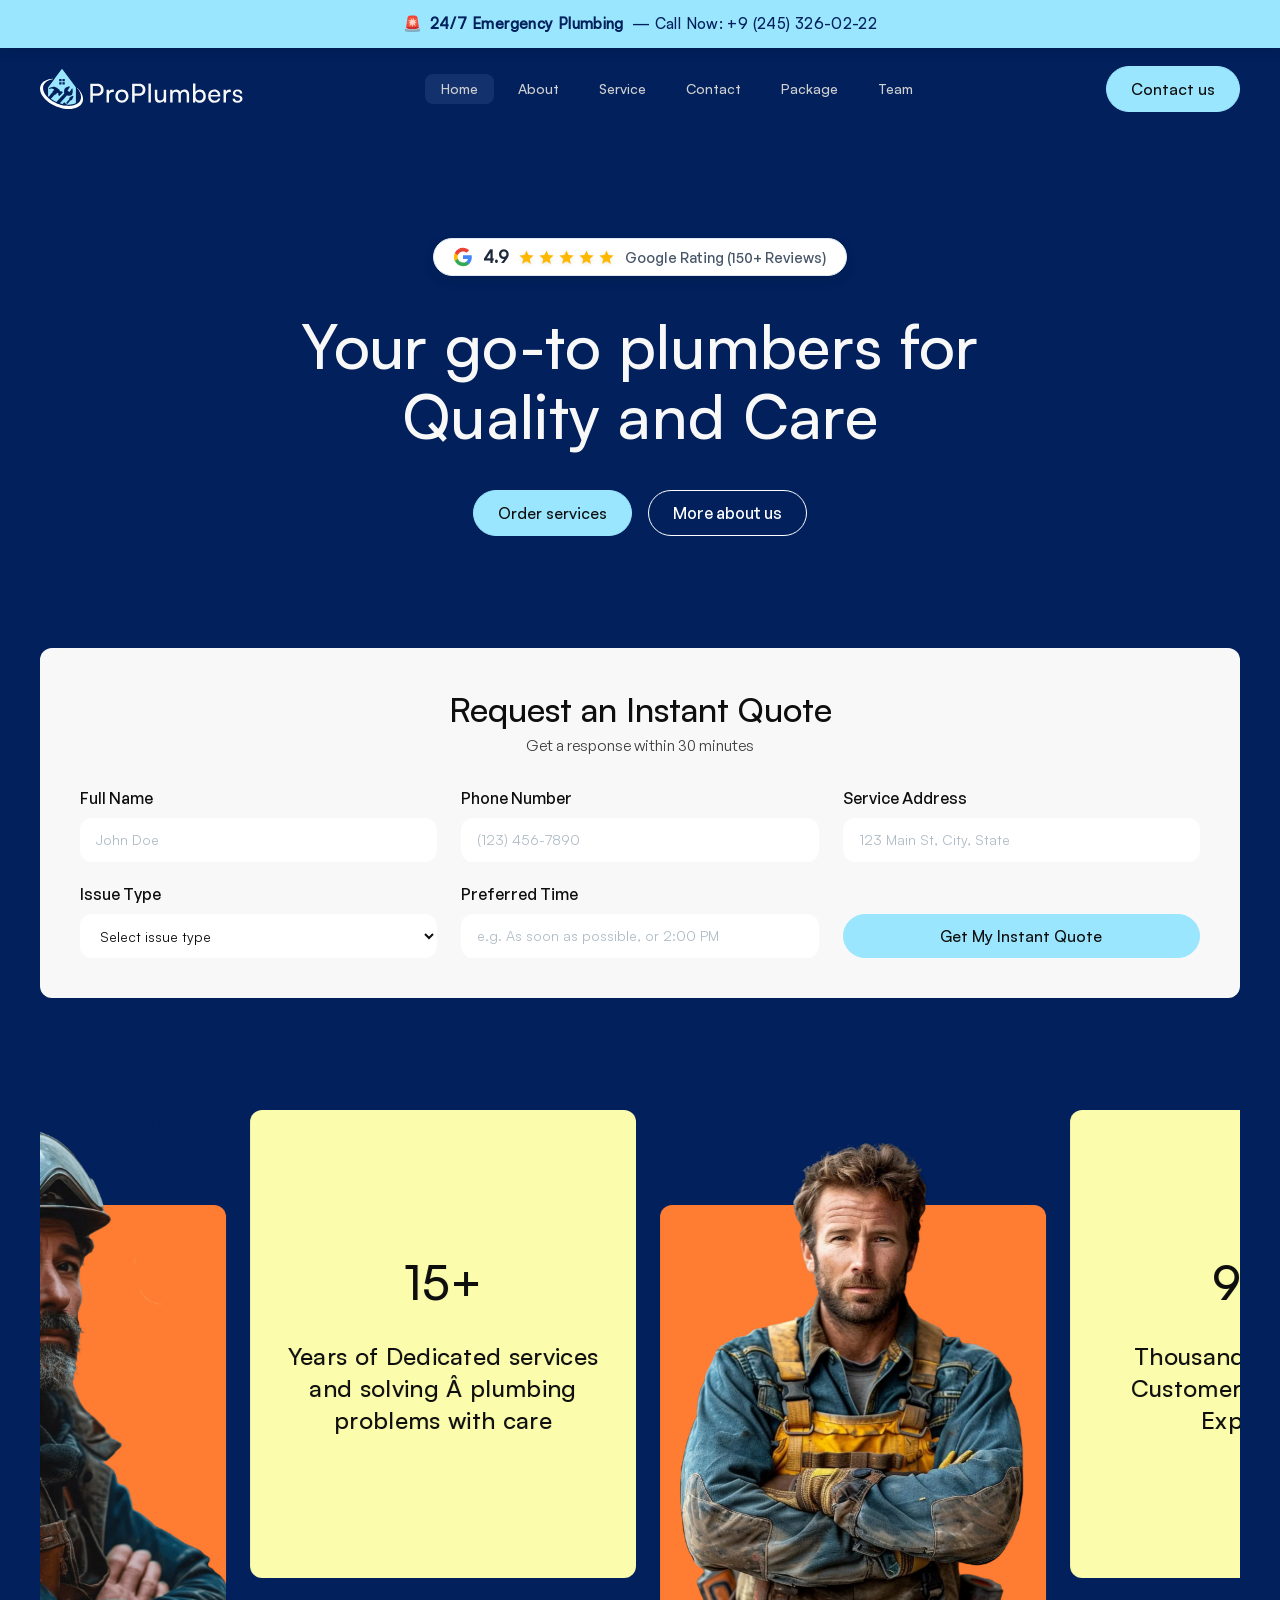
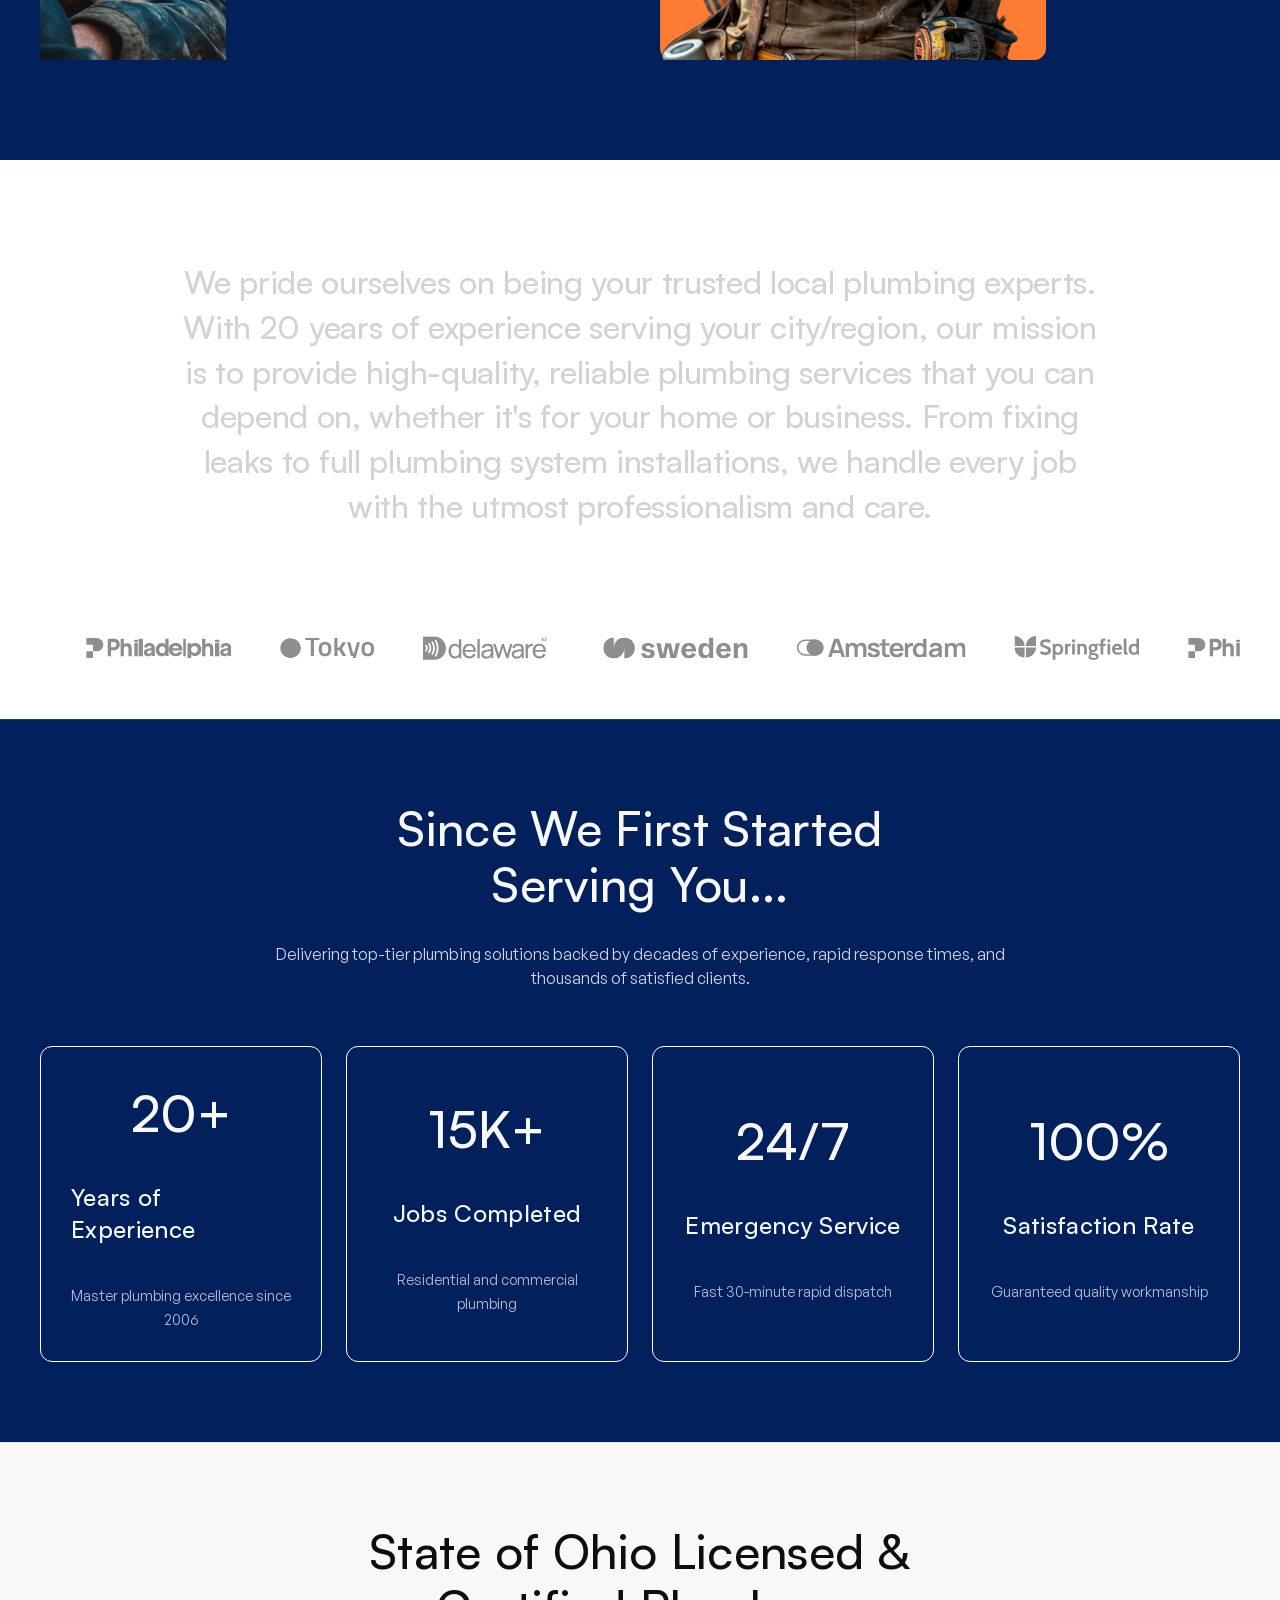
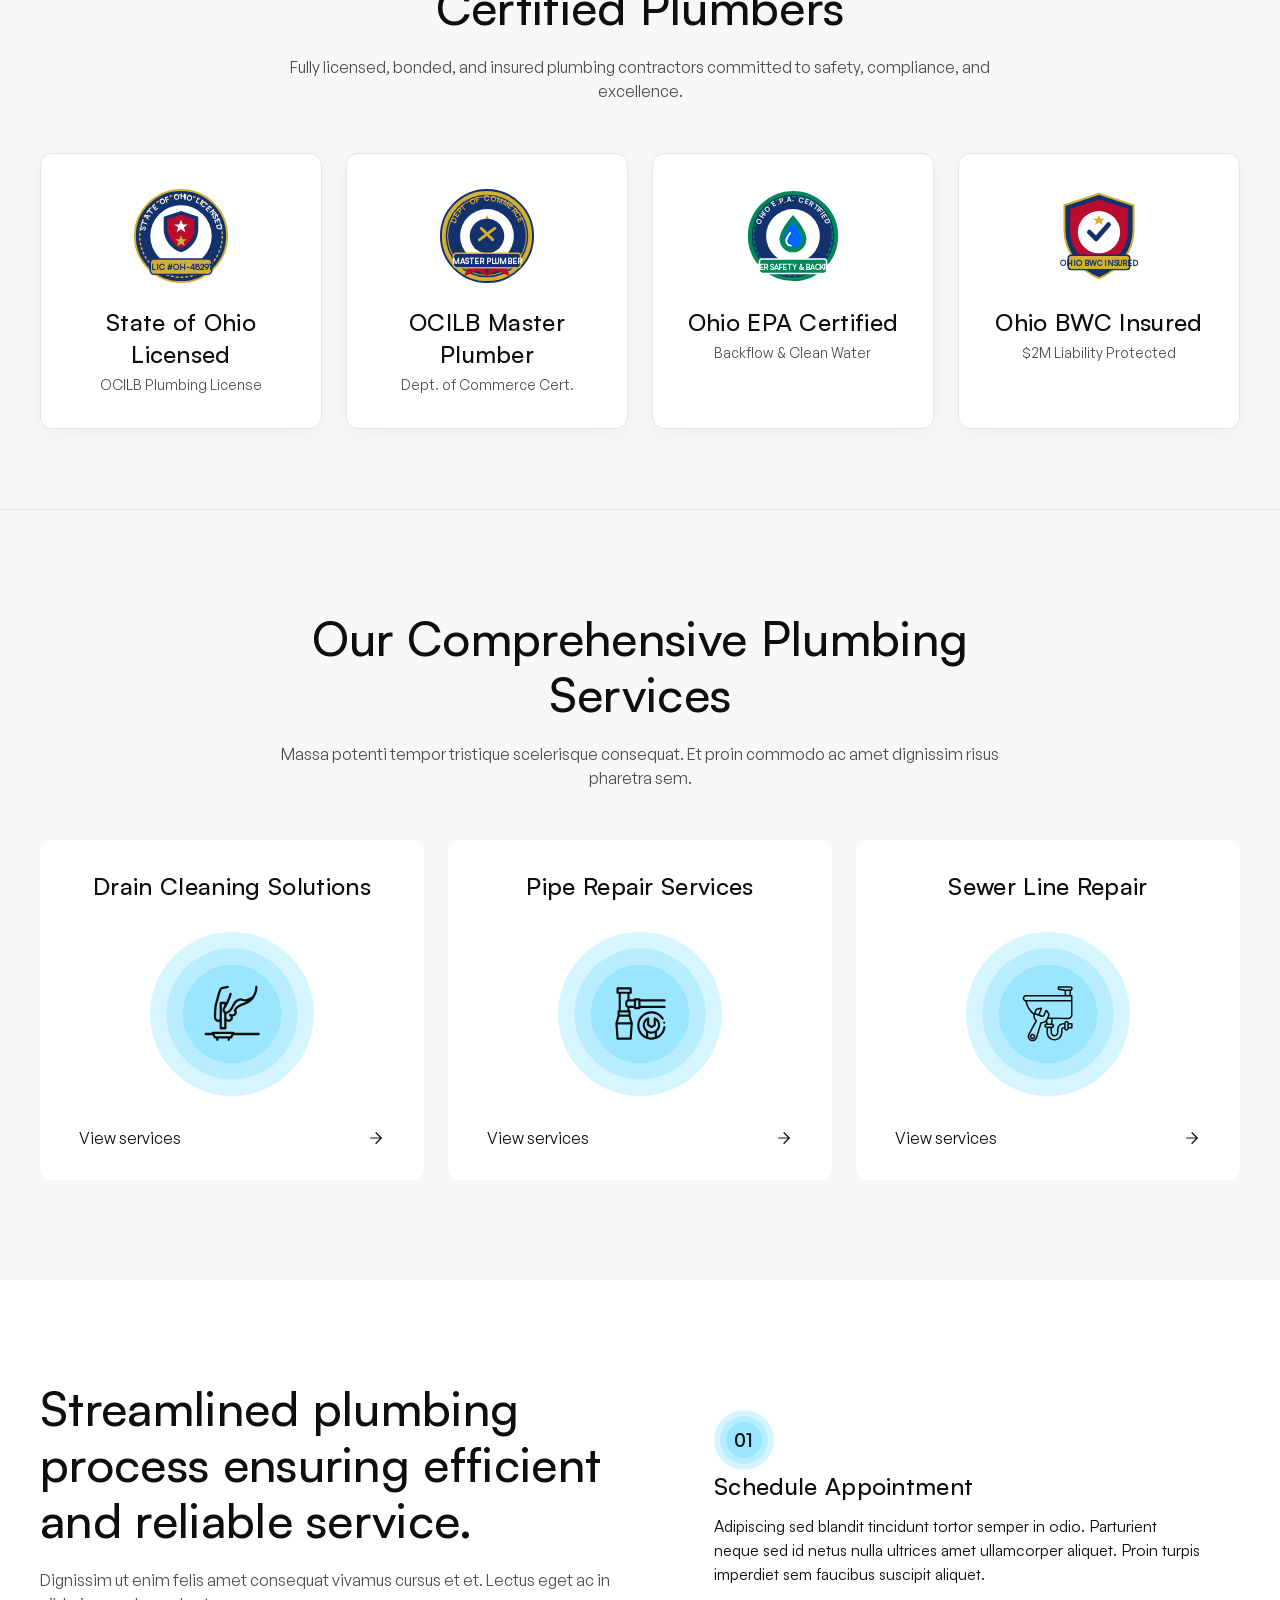
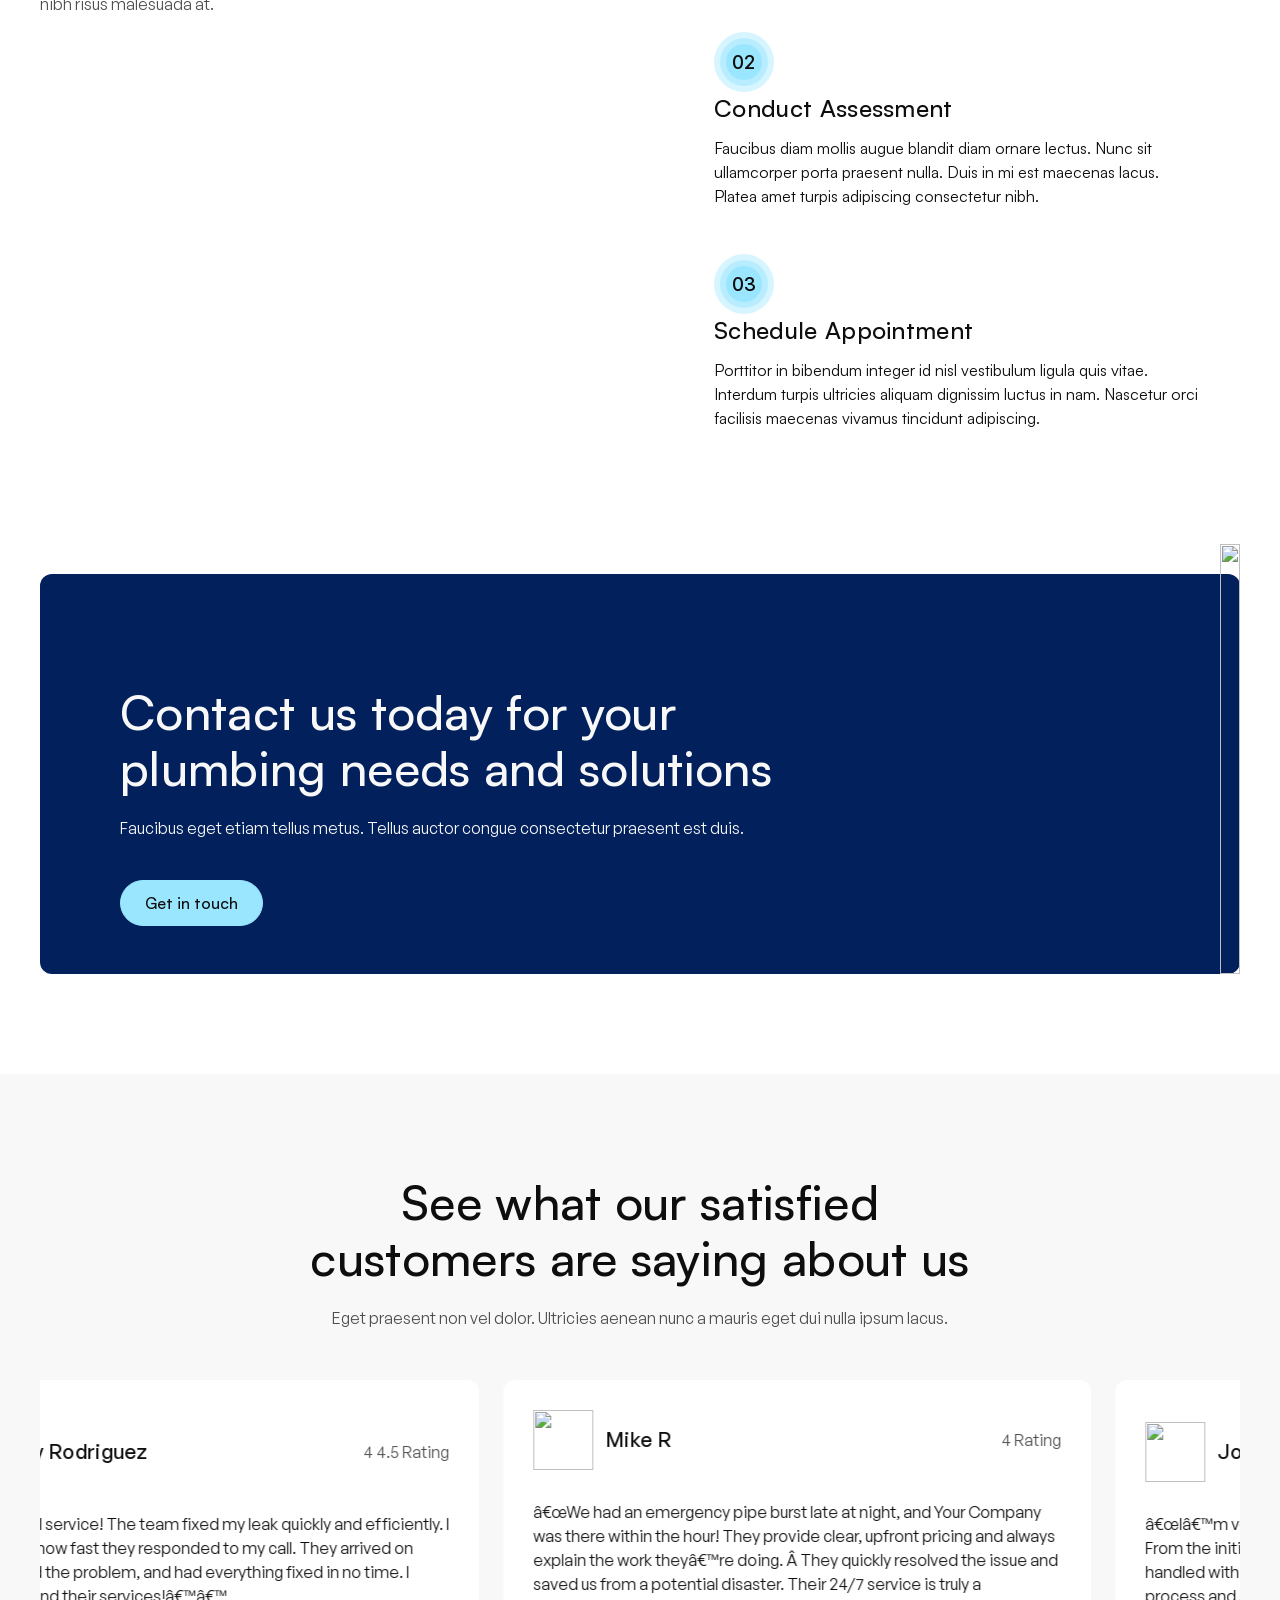
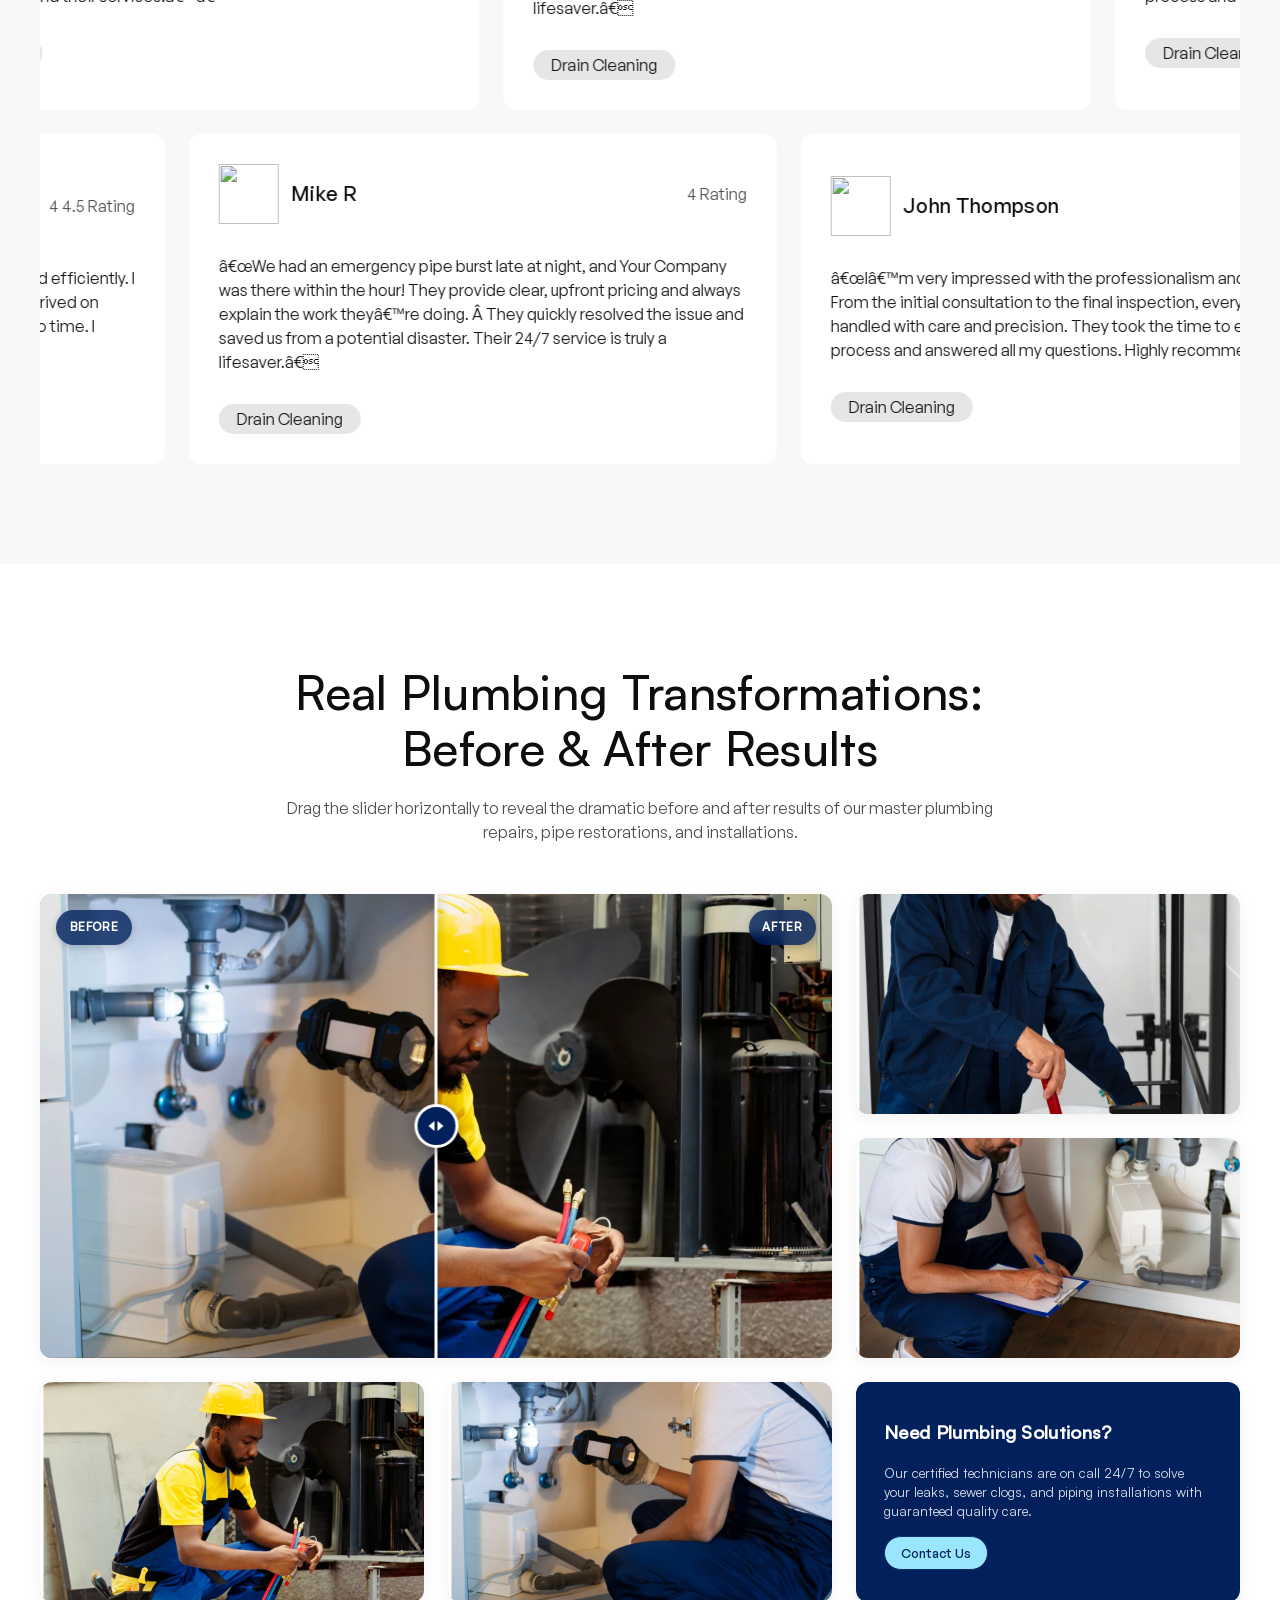
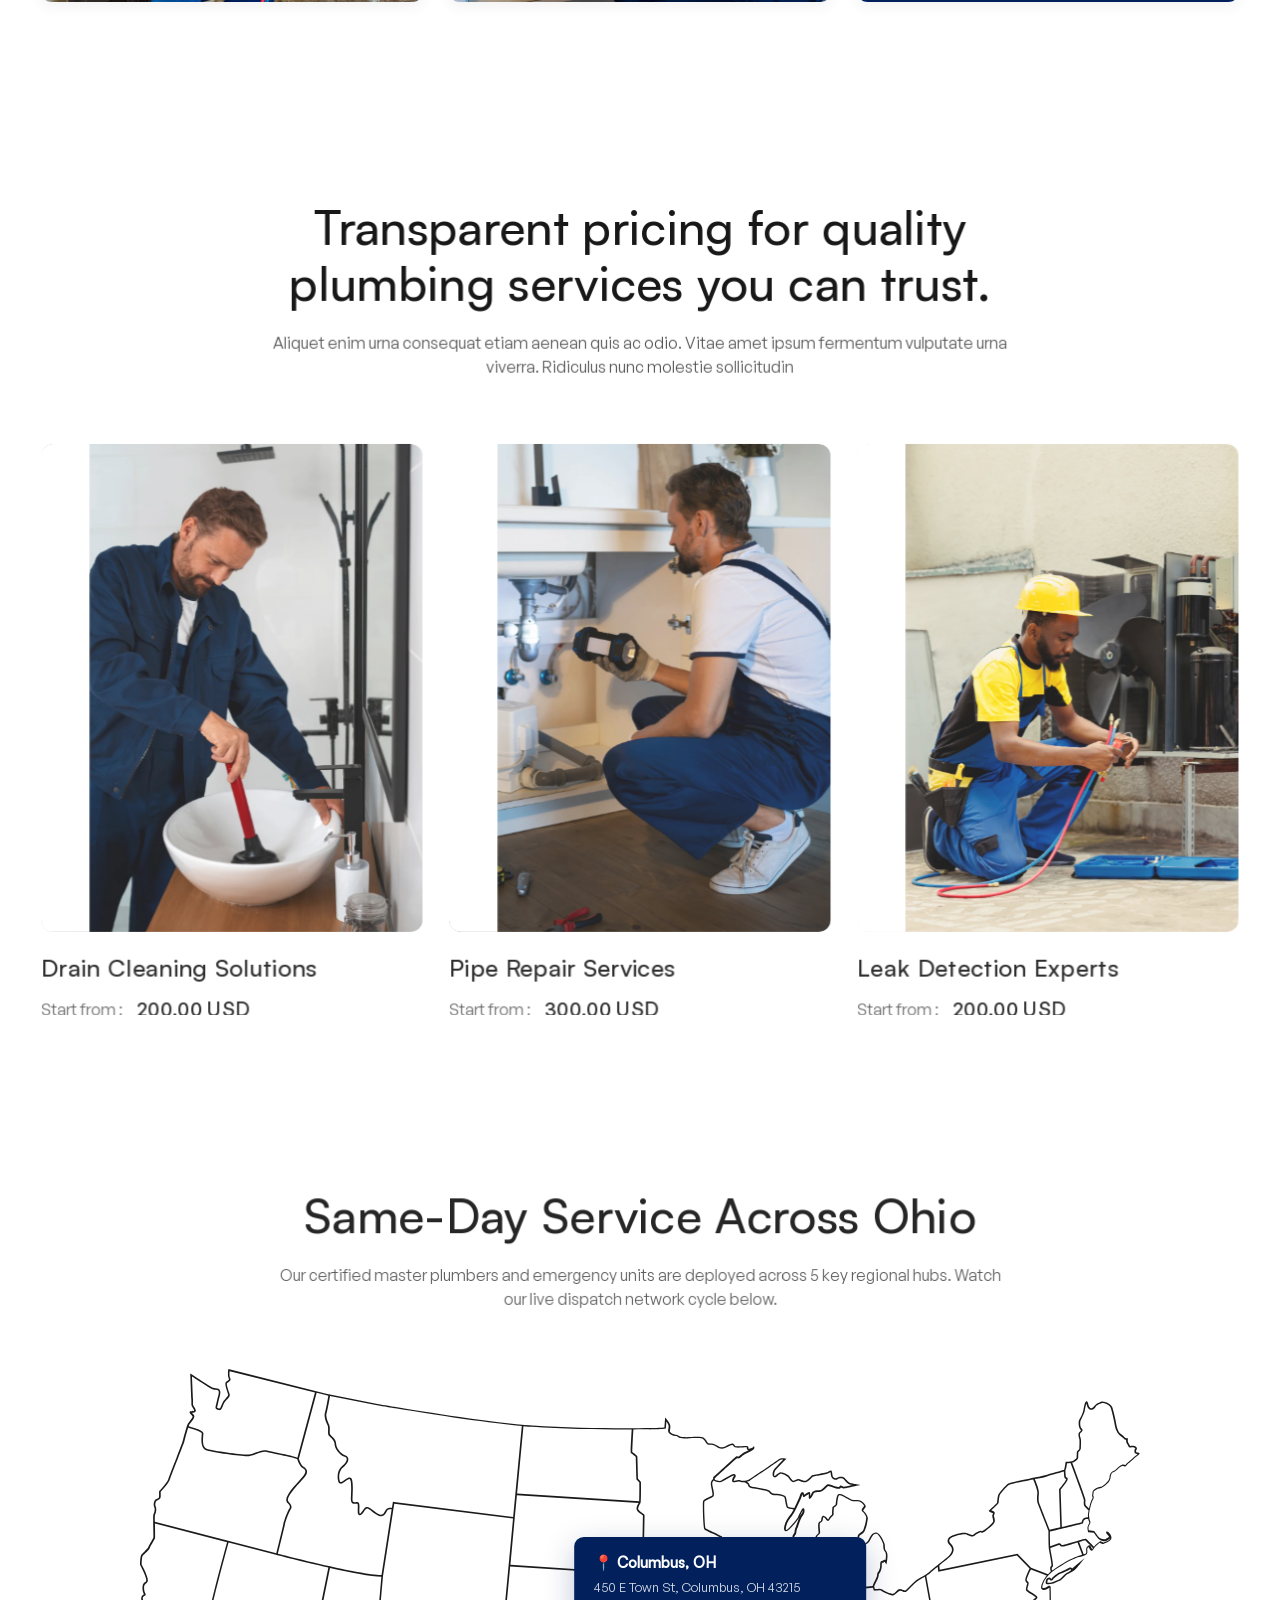
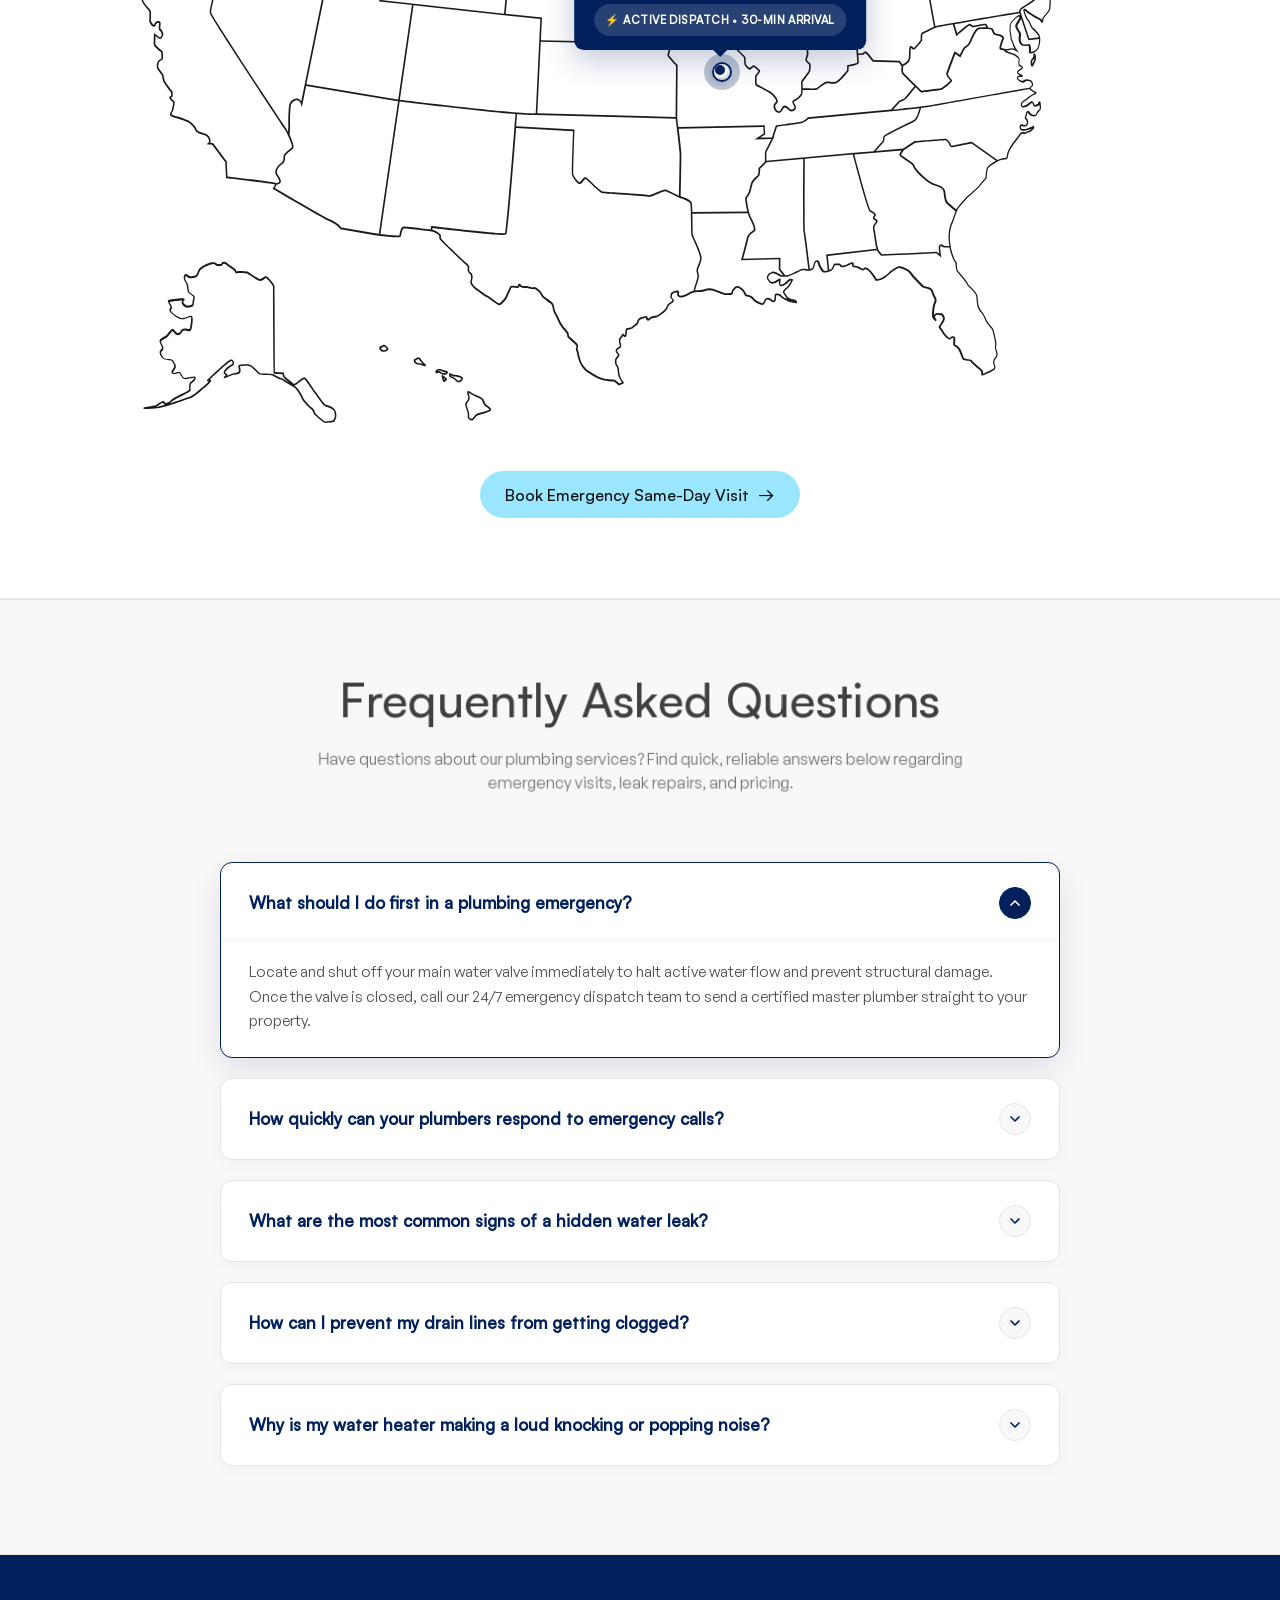
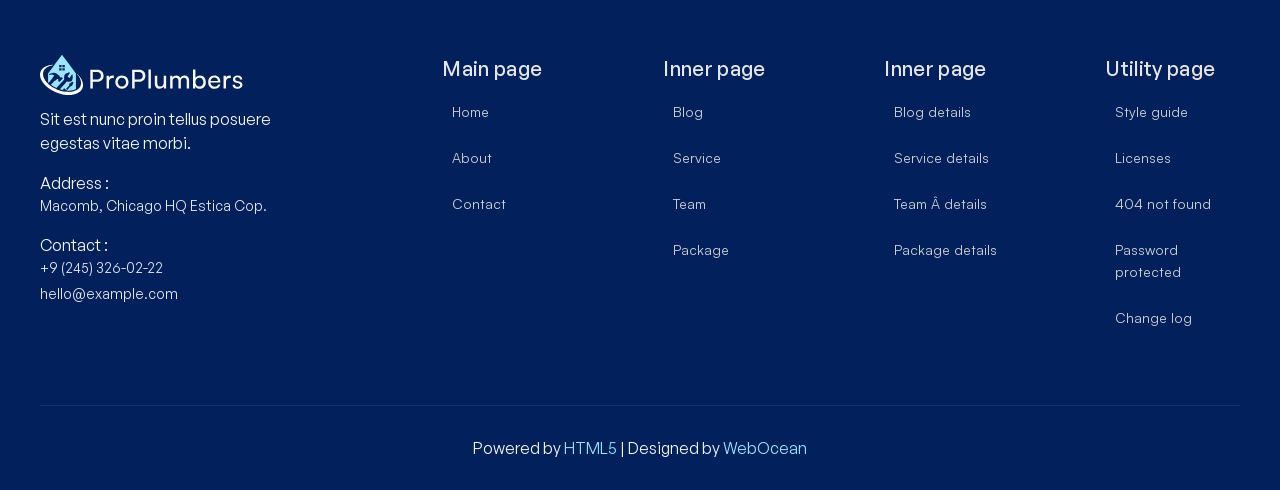
==== commit a98ae08f: "Update map active pin tooltip card layout to single line max-content width" ====
--- a/index.html
+++ b/index.html
@@ -782,7 +782,7 @@
                 <div class="container-large">
                     <div class="header-top-content"
                         style="width: 100%; max-width: 48rem; margin-left: auto; margin-right: auto; margin-bottom: 3.5rem;">
-                        <h2 class="heading-style-h2 light">Since We First Started Serving You...</h2>
+                        <h2 class="heading-style-h2 light">Since We First Started <br> Serving You...</h2>
                         <div class="padding-bottom padding-small"></div>
                         <div class="text-size-regular light" style="opacity: 0.85;">Delivering top-tier plumbing
                             solutions backed by decades of experience, rapid response times, and thousands of satisfied
@@ -885,8 +885,7 @@
 
                     <div class="service-collection-list grid-4-row">
                         <!-- Stat Card 1 -->
-                        <div class="service-card"
-                            style="background-color: transparent; border: 1px solid #ffffff;">
+                        <div class="service-card" style="background-color: transparent; border: 1px solid #ffffff;">
                             <h1 class="heading-style-h1 light" style="margin-bottom: 0.25rem; font-size: 3.25rem;">
                                 <span class="counter-value" data-target="20" data-suffix="+">0+</span>
                             </h1>
@@ -897,8 +896,7 @@
                         </div>
 
                         <!-- Stat Card 2 -->
-                        <div class="service-card"
-                            style="background-color: transparent; border: 1px solid #ffffff;">
+                        <div class="service-card" style="background-color: transparent; border: 1px solid #ffffff;">
                             <h1 class="heading-style-h1 light" style="margin-bottom: 0.25rem; font-size: 3.25rem;">
                                 <span class="counter-value" data-target="15" data-suffix="K+">0K+</span>
                             </h1>
@@ -909,8 +907,7 @@
                         </div>
 
                         <!-- Stat Card 3 -->
-                        <div class="service-card"
-                            style="background-color: transparent; border: 1px solid #ffffff;">
+                        <div class="service-card" style="background-color: transparent; border: 1px solid #ffffff;">
                             <h1 class="heading-style-h1 light" style="margin-bottom: 0.25rem; font-size: 3.25rem;">
                                 <span class="counter-value" data-target="24" data-suffix="/7">0/7</span>
                             </h1>
@@ -921,8 +918,7 @@
                         </div>
 
                         <!-- Stat Card 4 -->
-                        <div class="service-card"
-                            style="background-color: transparent; border: 1px solid #ffffff;">
+                        <div class="service-card" style="background-color: transparent; border: 1px solid #ffffff;">
                             <h1 class="heading-style-h1 light" style="margin-bottom: 0.25rem; font-size: 3.25rem;">
                                 <span class="counter-value" data-target="100" data-suffix="%">0%</span>
                             </h1>
@@ -2270,10 +2266,12 @@
                                     transform: translateX(-50%) translateY(6px);
                                     background-color: var(--secondary--dark-blue, #01205C);
                                     color: #FFFFFF;
-                                    padding: 0.85rem 1.1rem;
+                                    padding: 0.85rem 1.25rem;
                                     border-radius: 0.6rem;
                                     box-shadow: 0 10px 30px rgba(1, 32, 92, 0.25);
-                                    min-width: 220px;
+                                    width: max-content;
+                                    max-width: none;
+                                    white-space: nowrap;
                                     opacity: 0;
                                     visibility: hidden;
                                     transition: opacity 0.35s ease, transform 0.35s ease, visibility 0.35s ease;
@@ -2303,18 +2301,20 @@
                                     font-size: 0.95rem;
                                     font-weight: 700;
                                     color: #FFFFFF;
-                                    margin-bottom: 0.2rem;
+                                    margin-bottom: 0.25rem;
                                     display: flex;
                                     align-items: center;
                                     gap: 0.35rem;
+                                    white-space: nowrap;
                                 }
 
                                 .map-shop-address {
                                     font-family: var(--font--paragraph-font, "Inter", sans-serif);
-                                    font-size: 0.78rem;
+                                    font-size: 0.8rem;
                                     color: rgba(255, 255, 255, 0.85);
                                     line-height: 1.35;
-                                    margin-bottom: 0.45rem;
+                                    margin-bottom: 0.5rem;
+                                    white-space: nowrap;
                                 }
 
                                 .map-dispatch-tag {
@@ -2326,15 +2326,15 @@
                                     font-family: var(--font--heading-font, "Satoshi", sans-serif);
                                     font-size: 0.7rem;
                                     font-weight: 700;
-                                    padding: 0.22rem 0.6rem;
+                                    padding: 0.25rem 0.7rem;
                                     border-radius: 50px;
                                     text-transform: uppercase;
                                     letter-spacing: 0.04em;
+                                    white-space: nowrap;
                                 }
 
                                 @media screen and (max-width: 576px) {
                                     .map-tooltip-card {
-                                        min-width: 180px;
                                         padding: 0.7rem 0.9rem;
                                     }
 
@@ -2344,6 +2344,11 @@
 
                                     .map-shop-address {
                                         font-size: 0.72rem;
+                                    }
+
+                                    .map-dispatch-tag {
+                                        font-size: 0.65rem;
+                                        padding: 0.2rem 0.5rem;
                                     }
                                 }
                             </style>
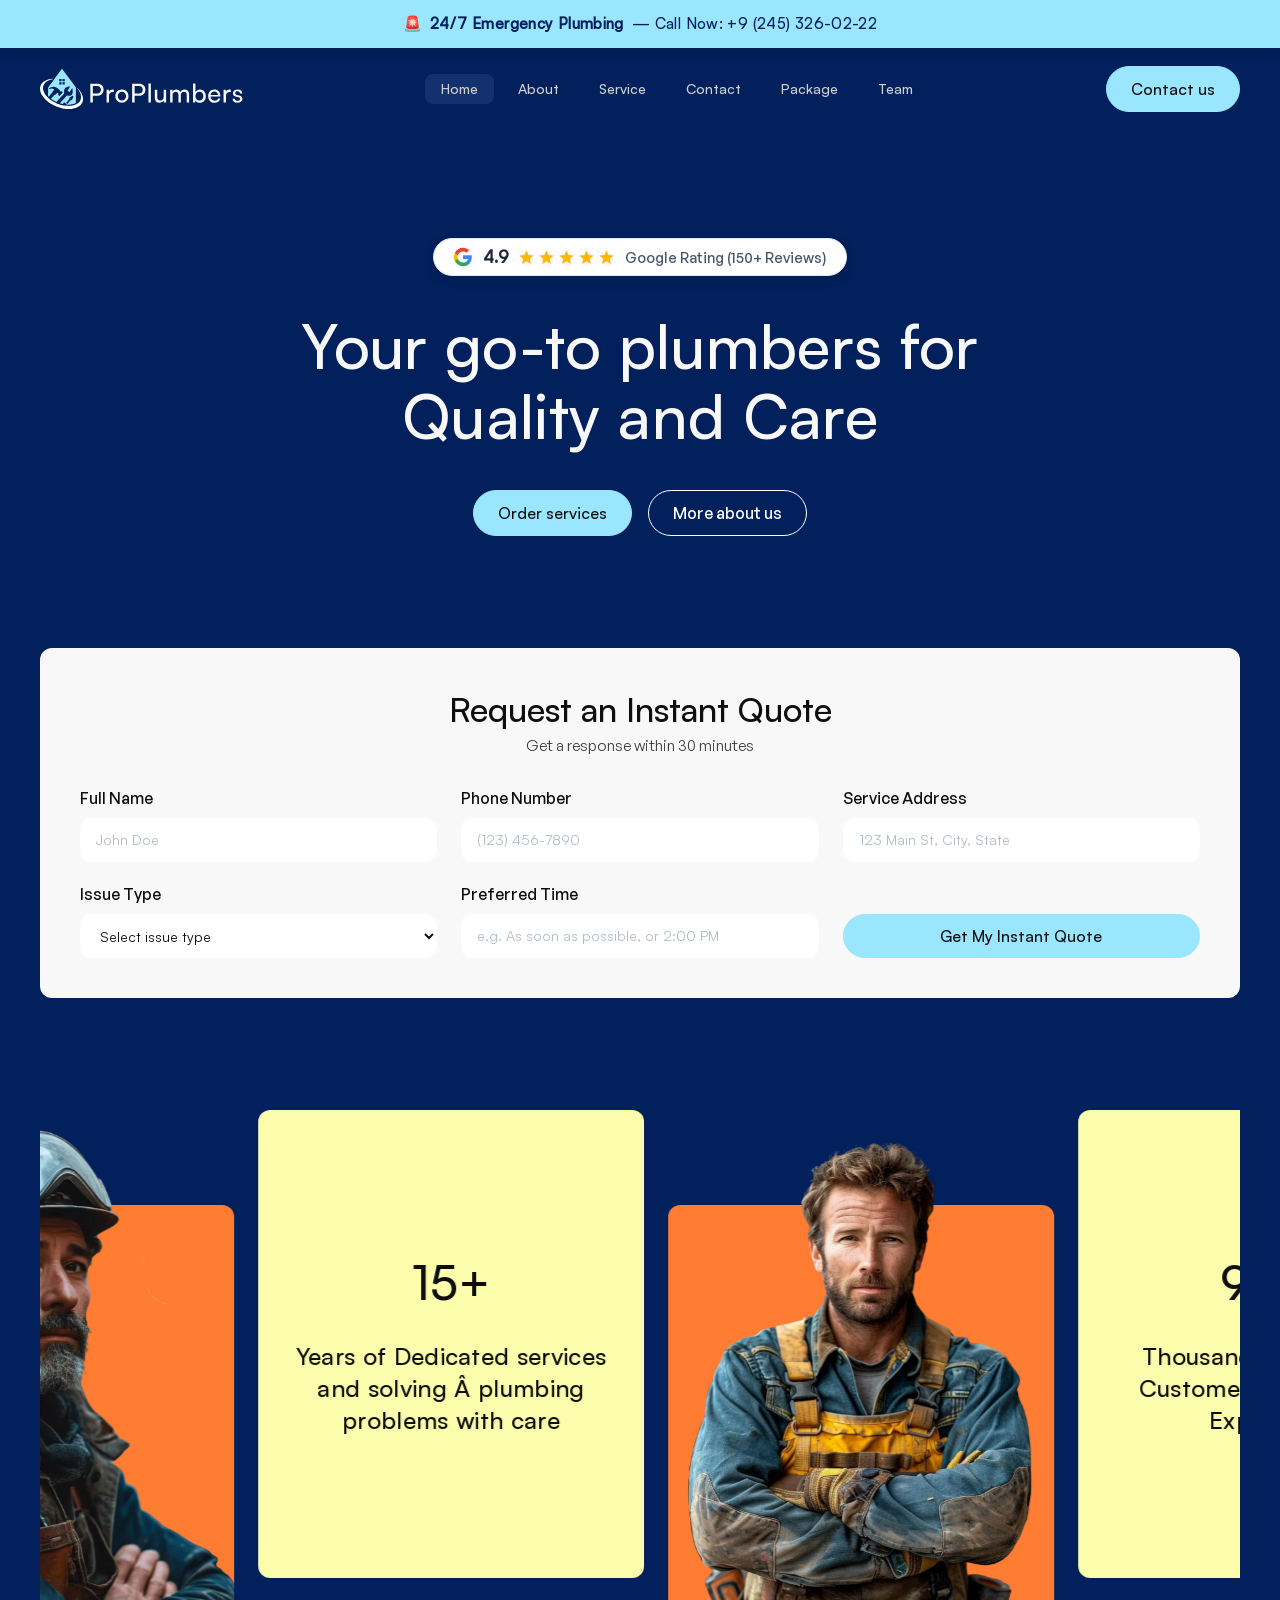
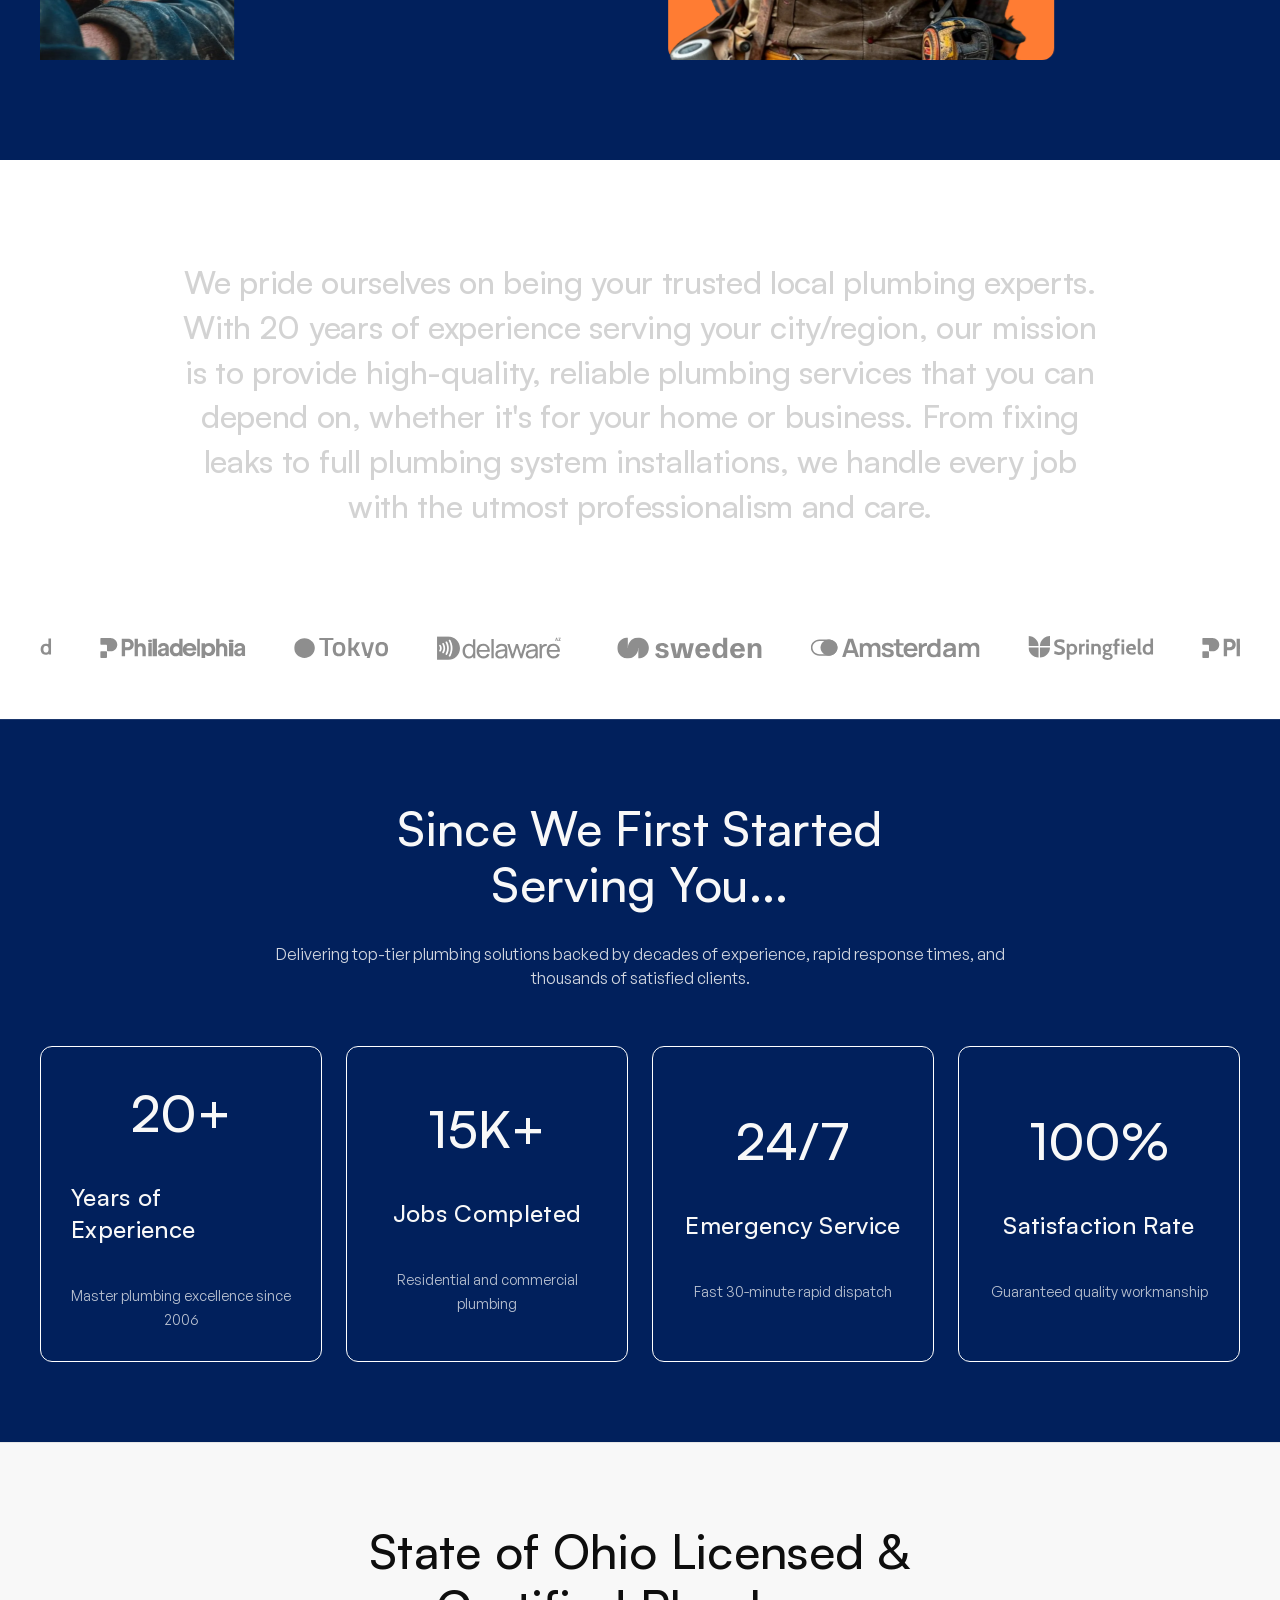
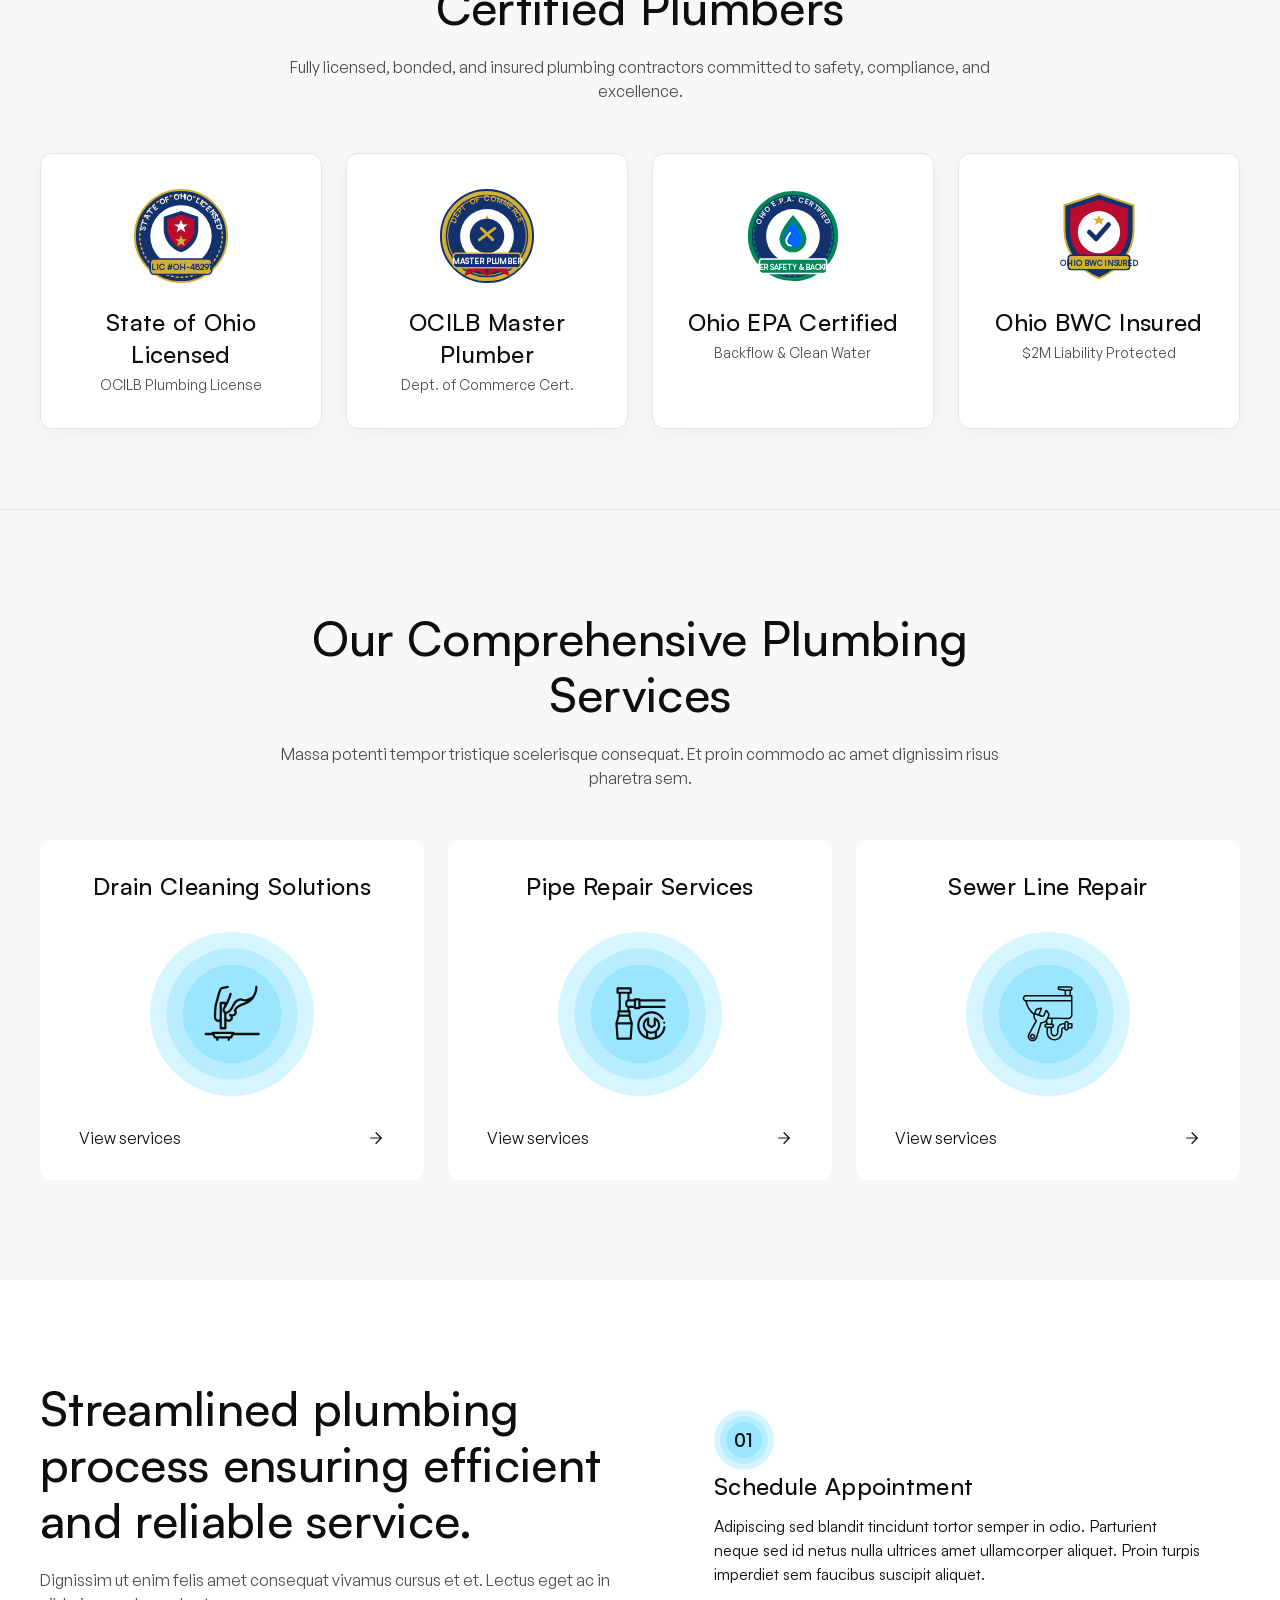
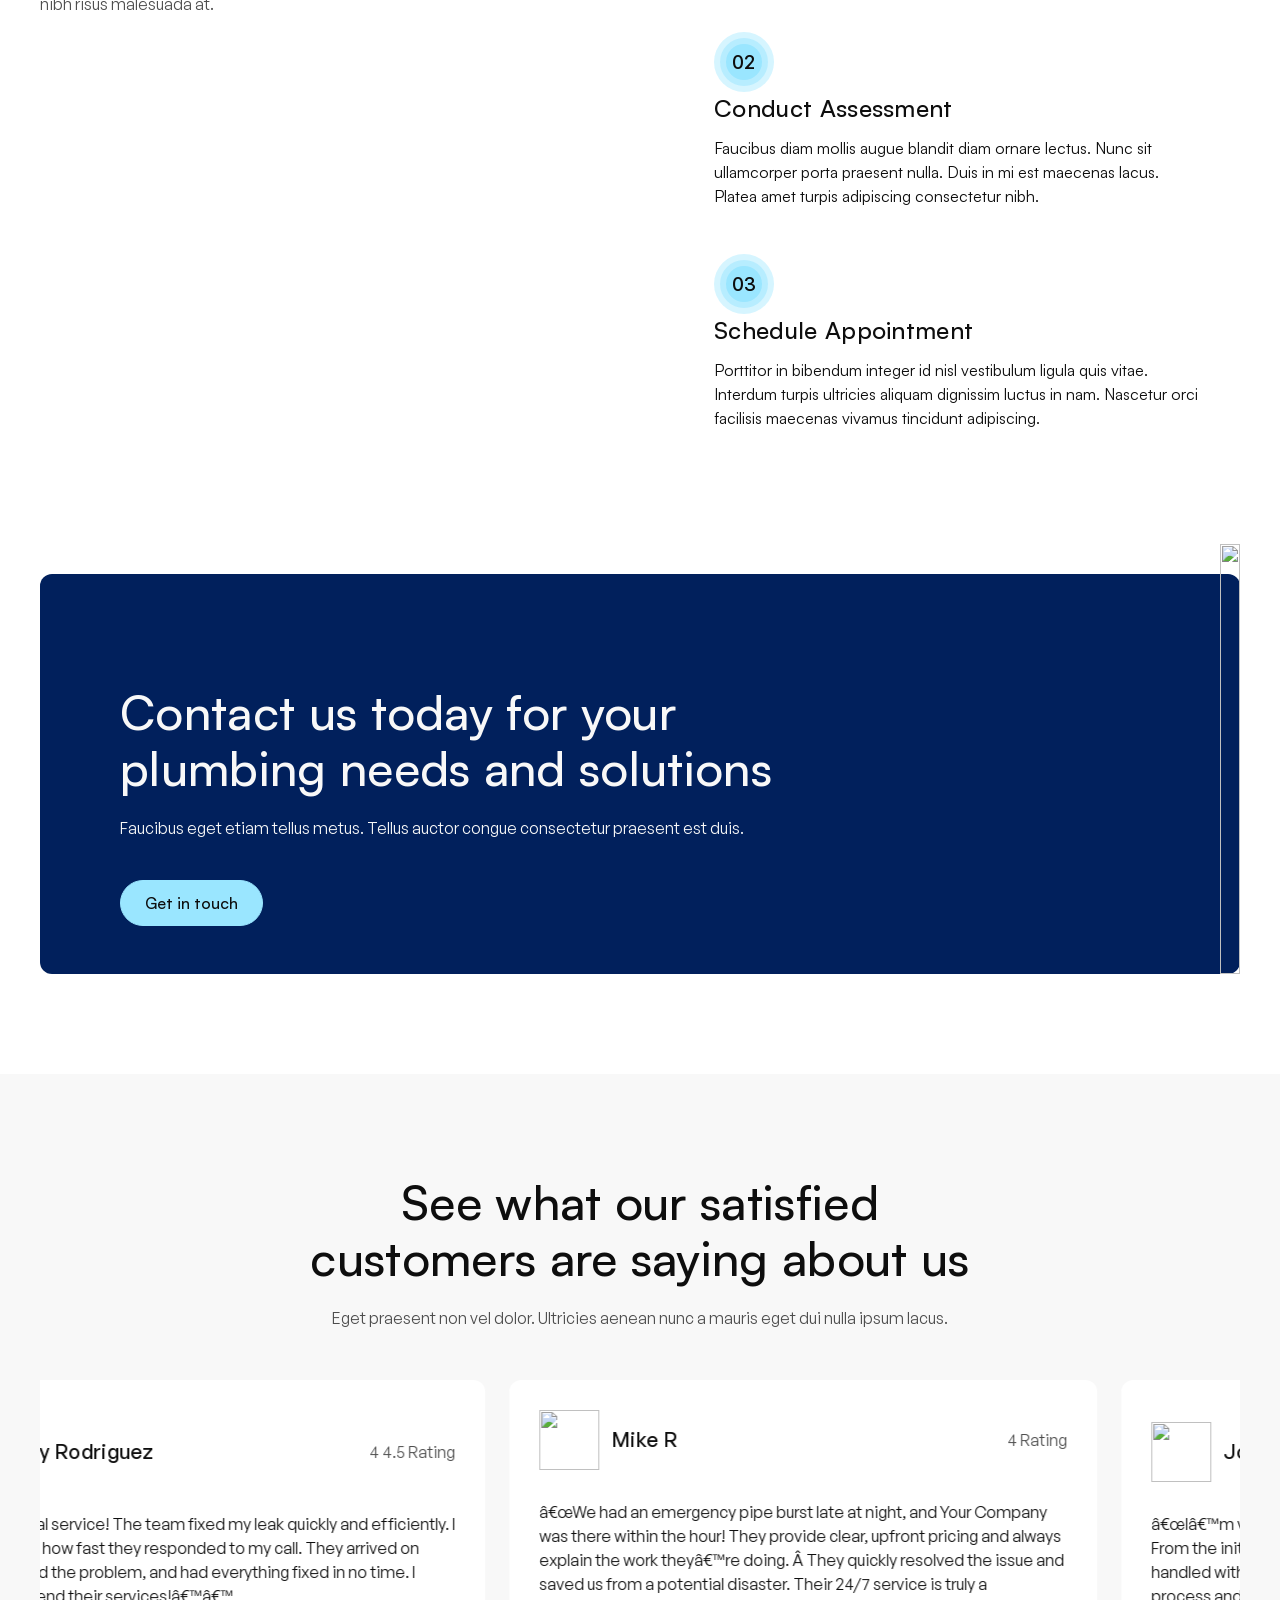
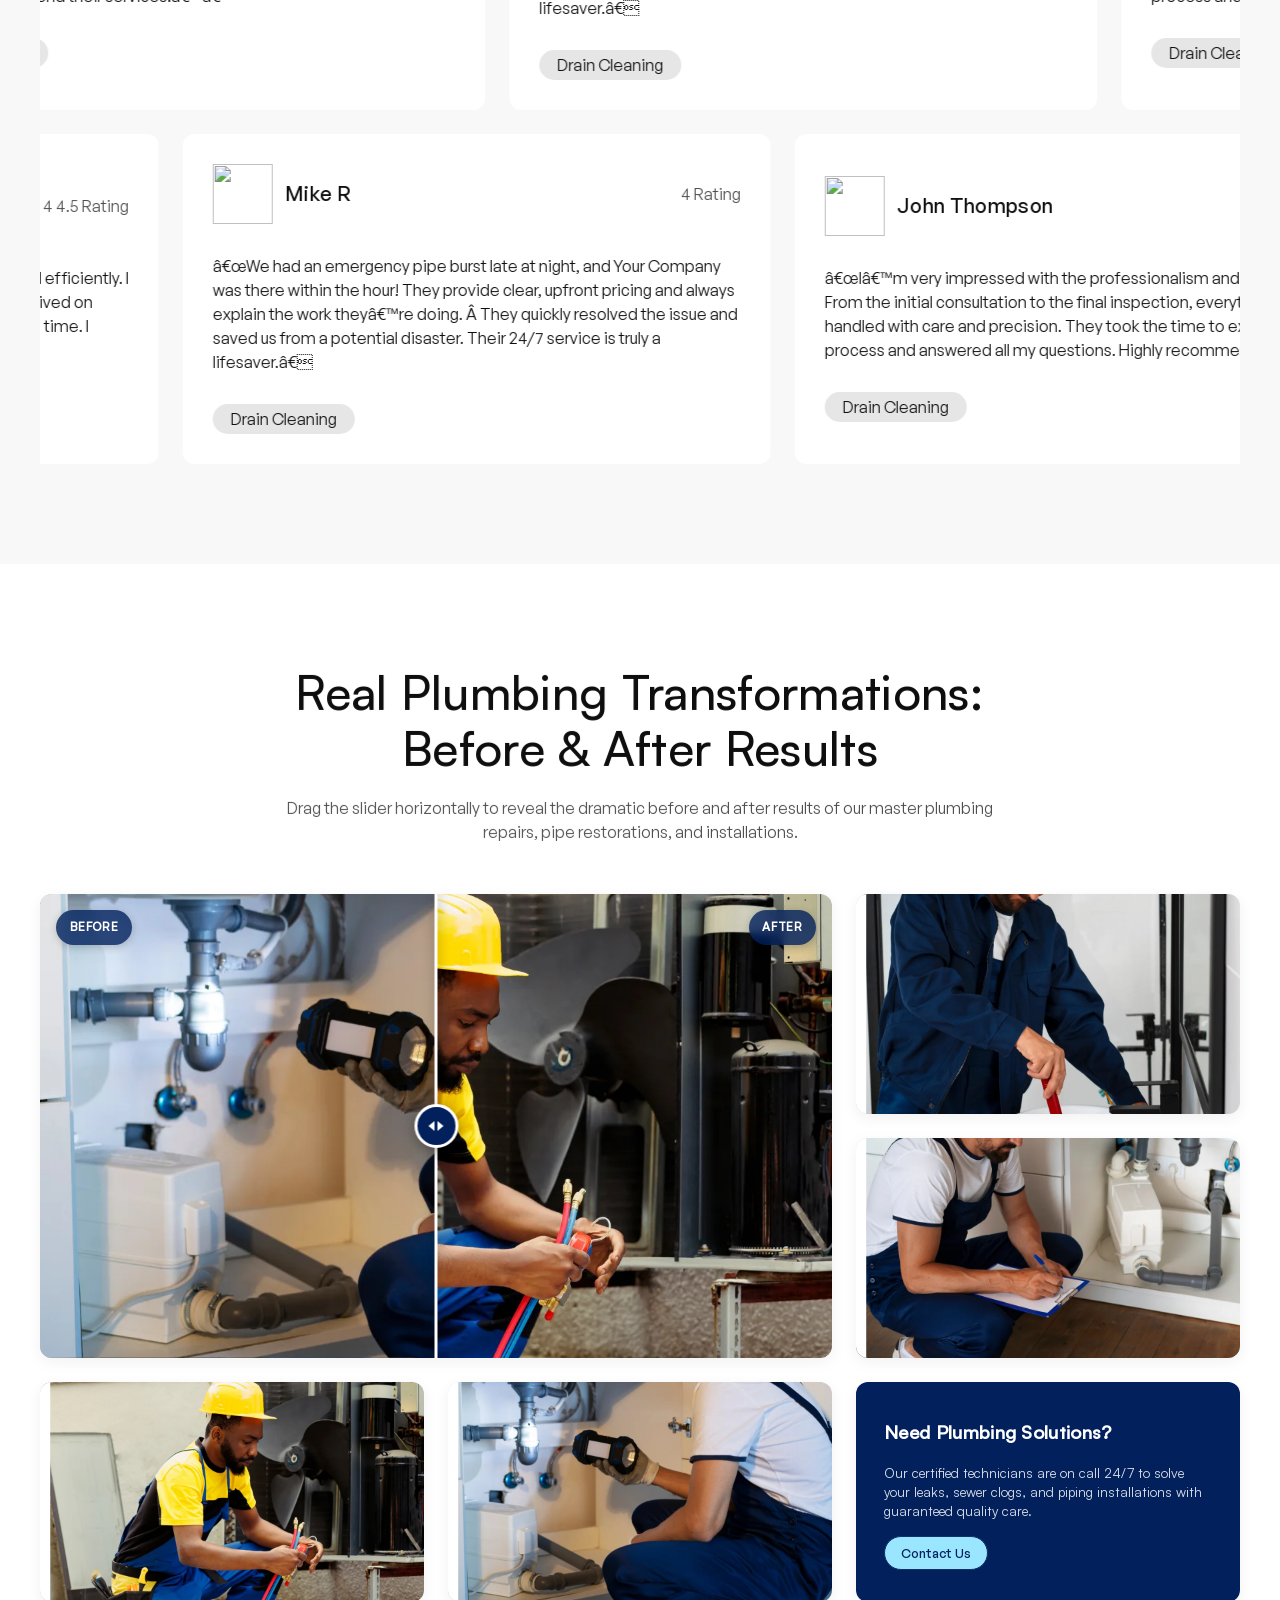
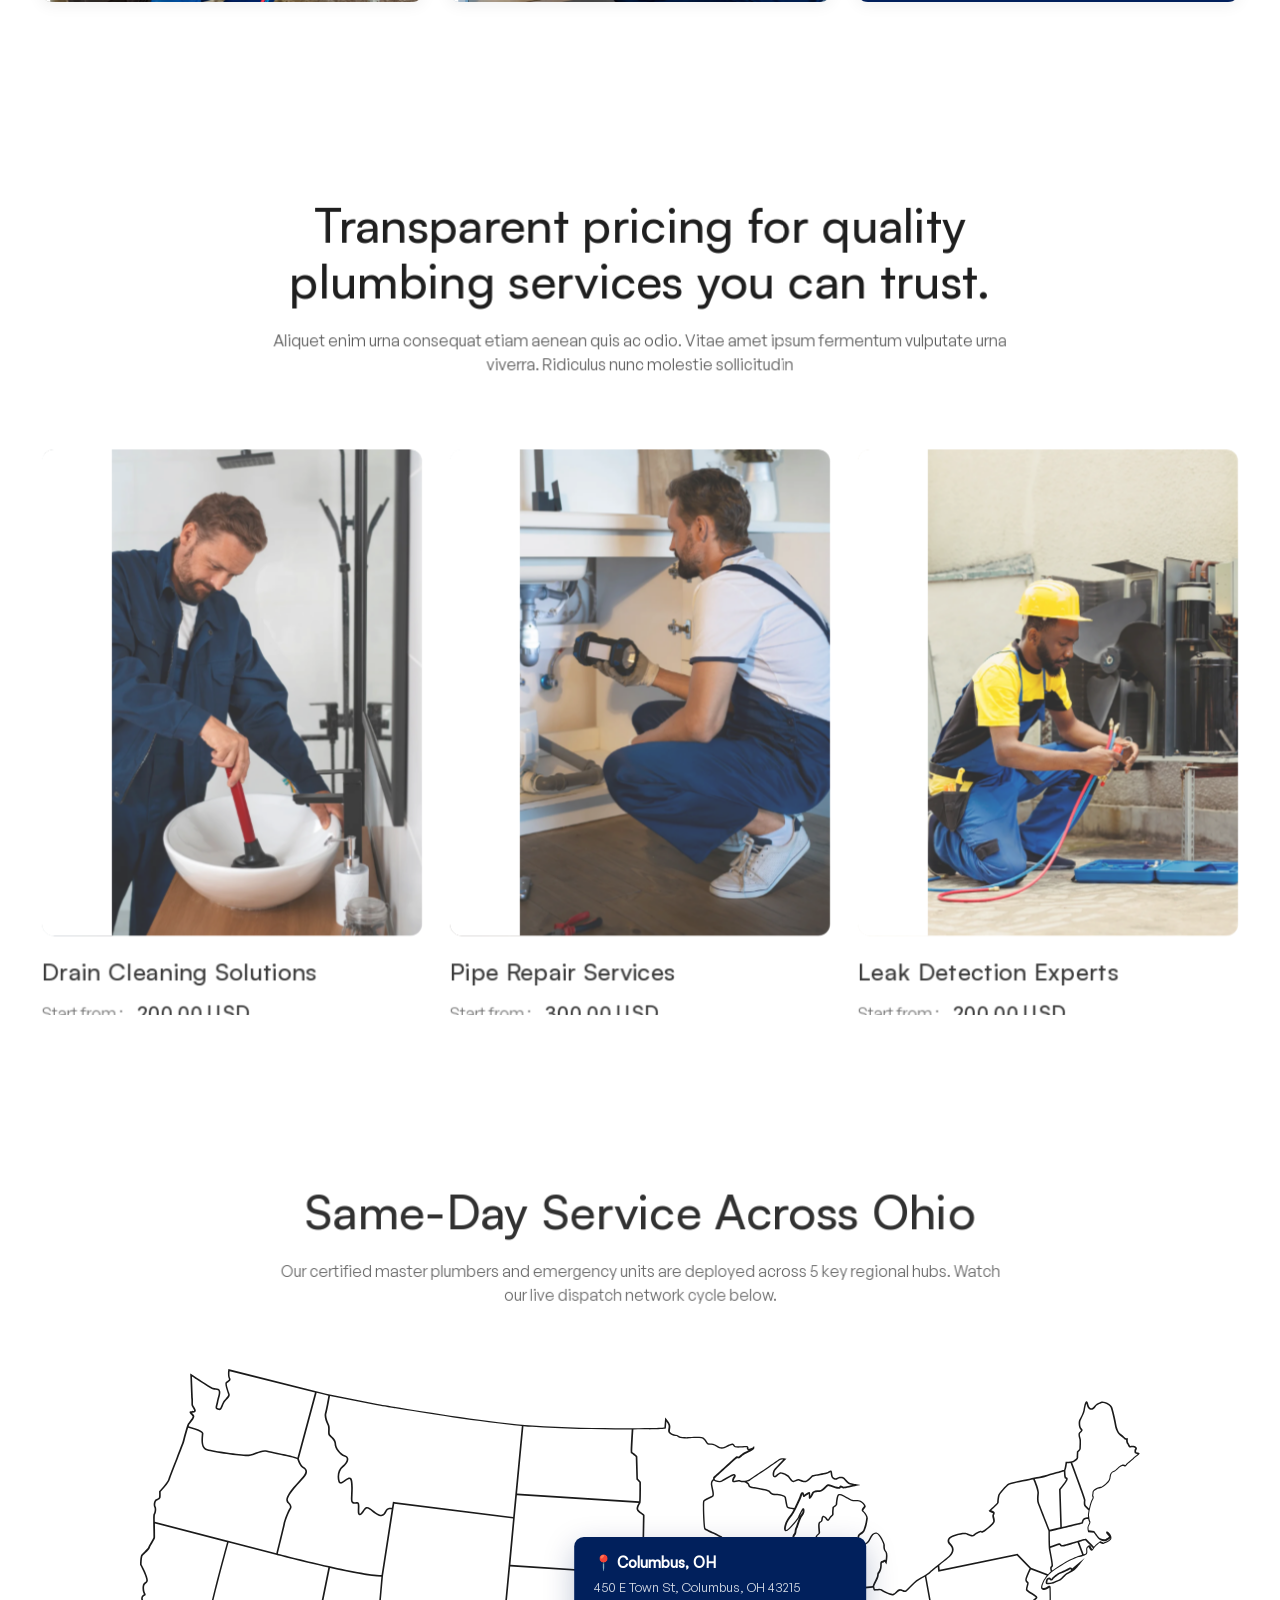
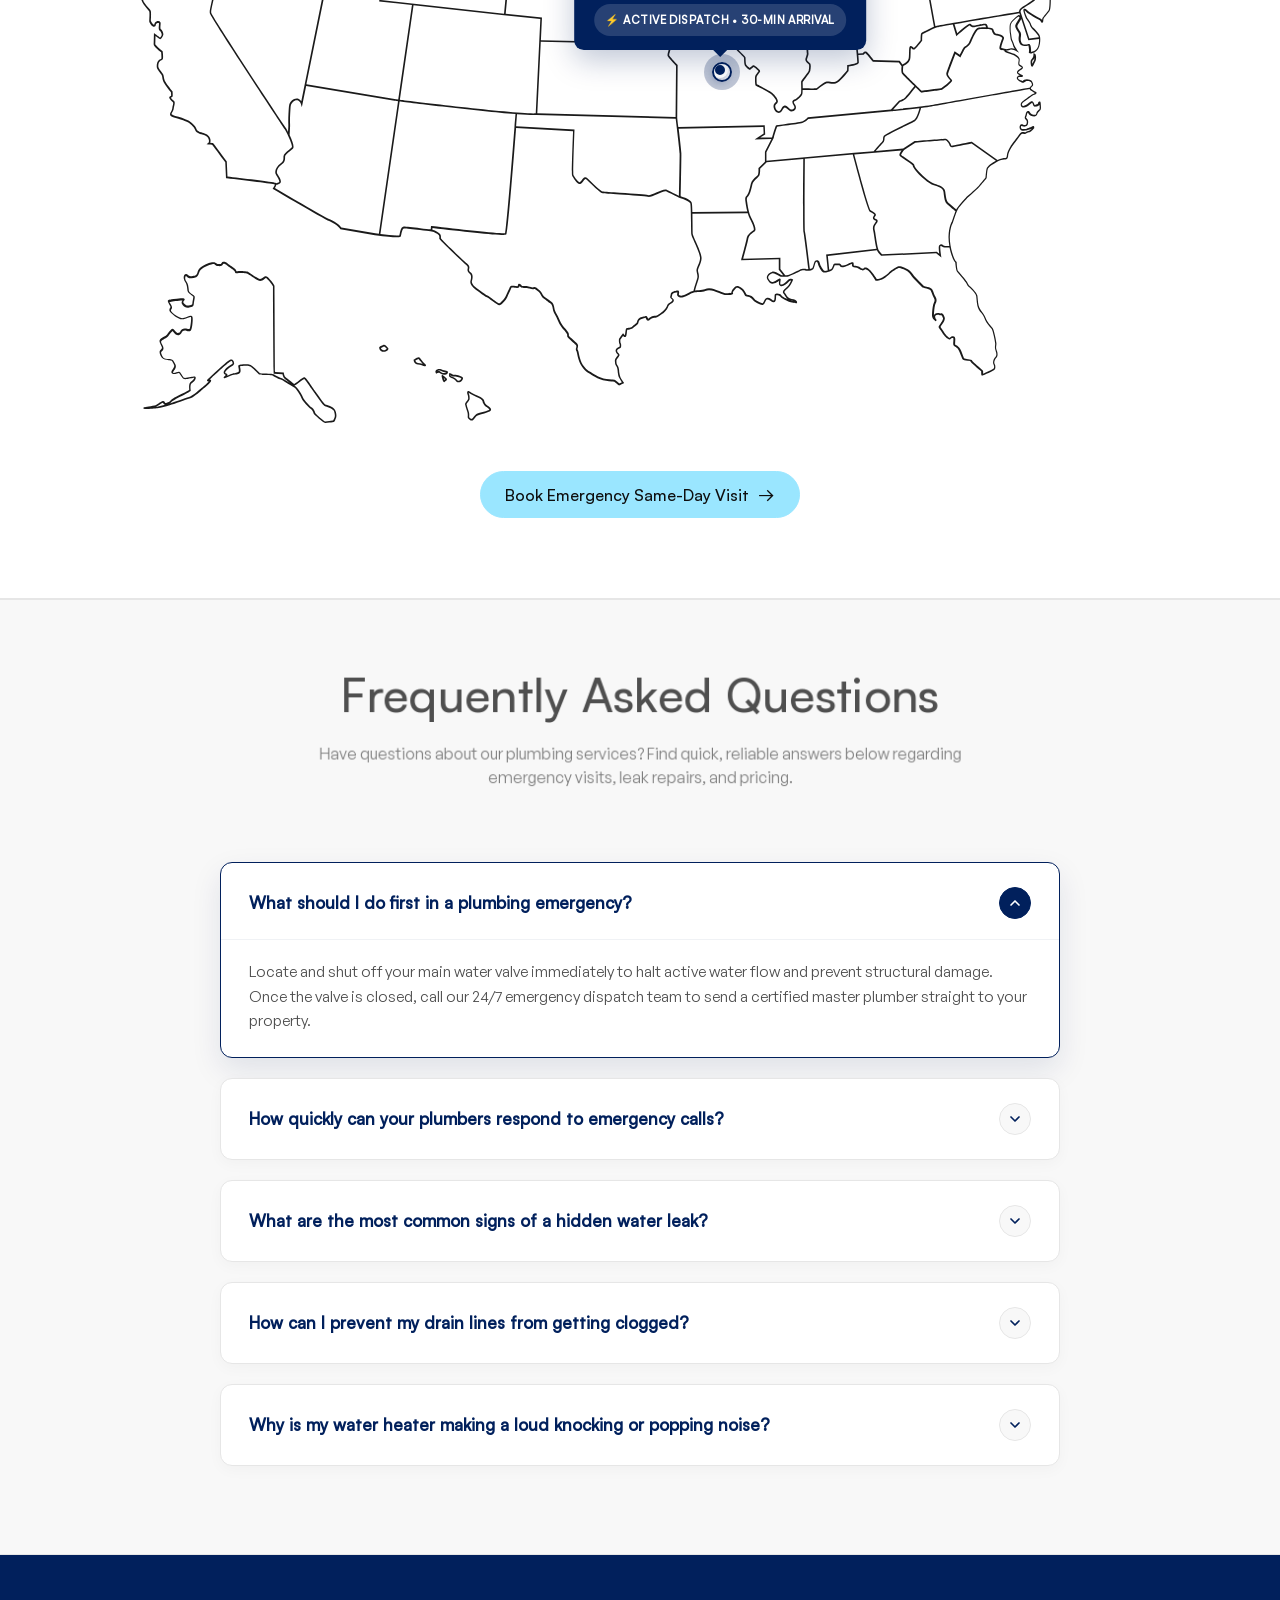
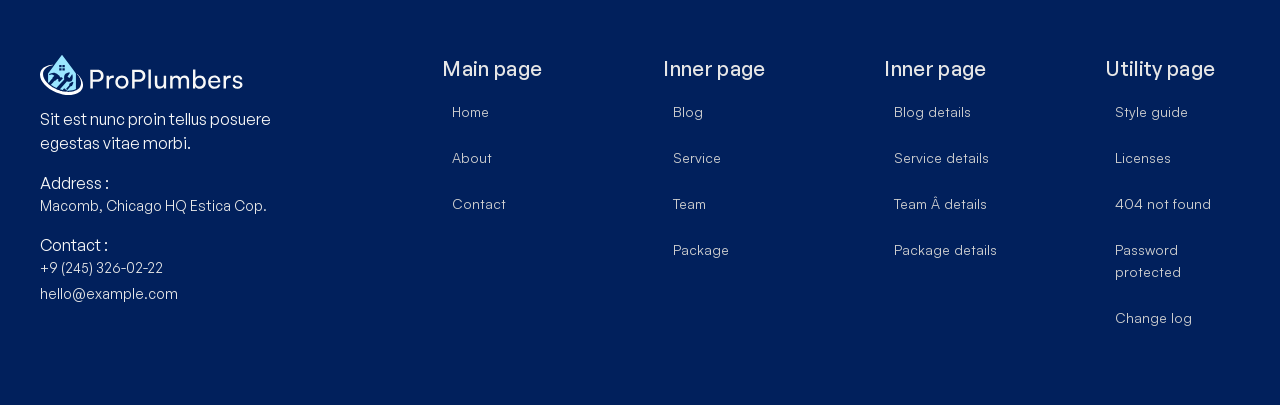
==== commit ec505f9f: "first commit 234ss" ====
--- a/index.html
+++ b/index.html
@@ -2754,10 +2754,7 @@
                                         class="footer-link">Change log</a></div>
                             </div>
                         </div>
-                        <div class="footer-bottom-content">
-                            <div class="text-size-regular light">Powered by <a href="#" class="website-link">HTML5</a> |
-                                Designed by <a href="#" target="_blank" class="website-link">WebOcean</a></div>
-                        </div>
+
                     </div>
                 </div>
             </div>
